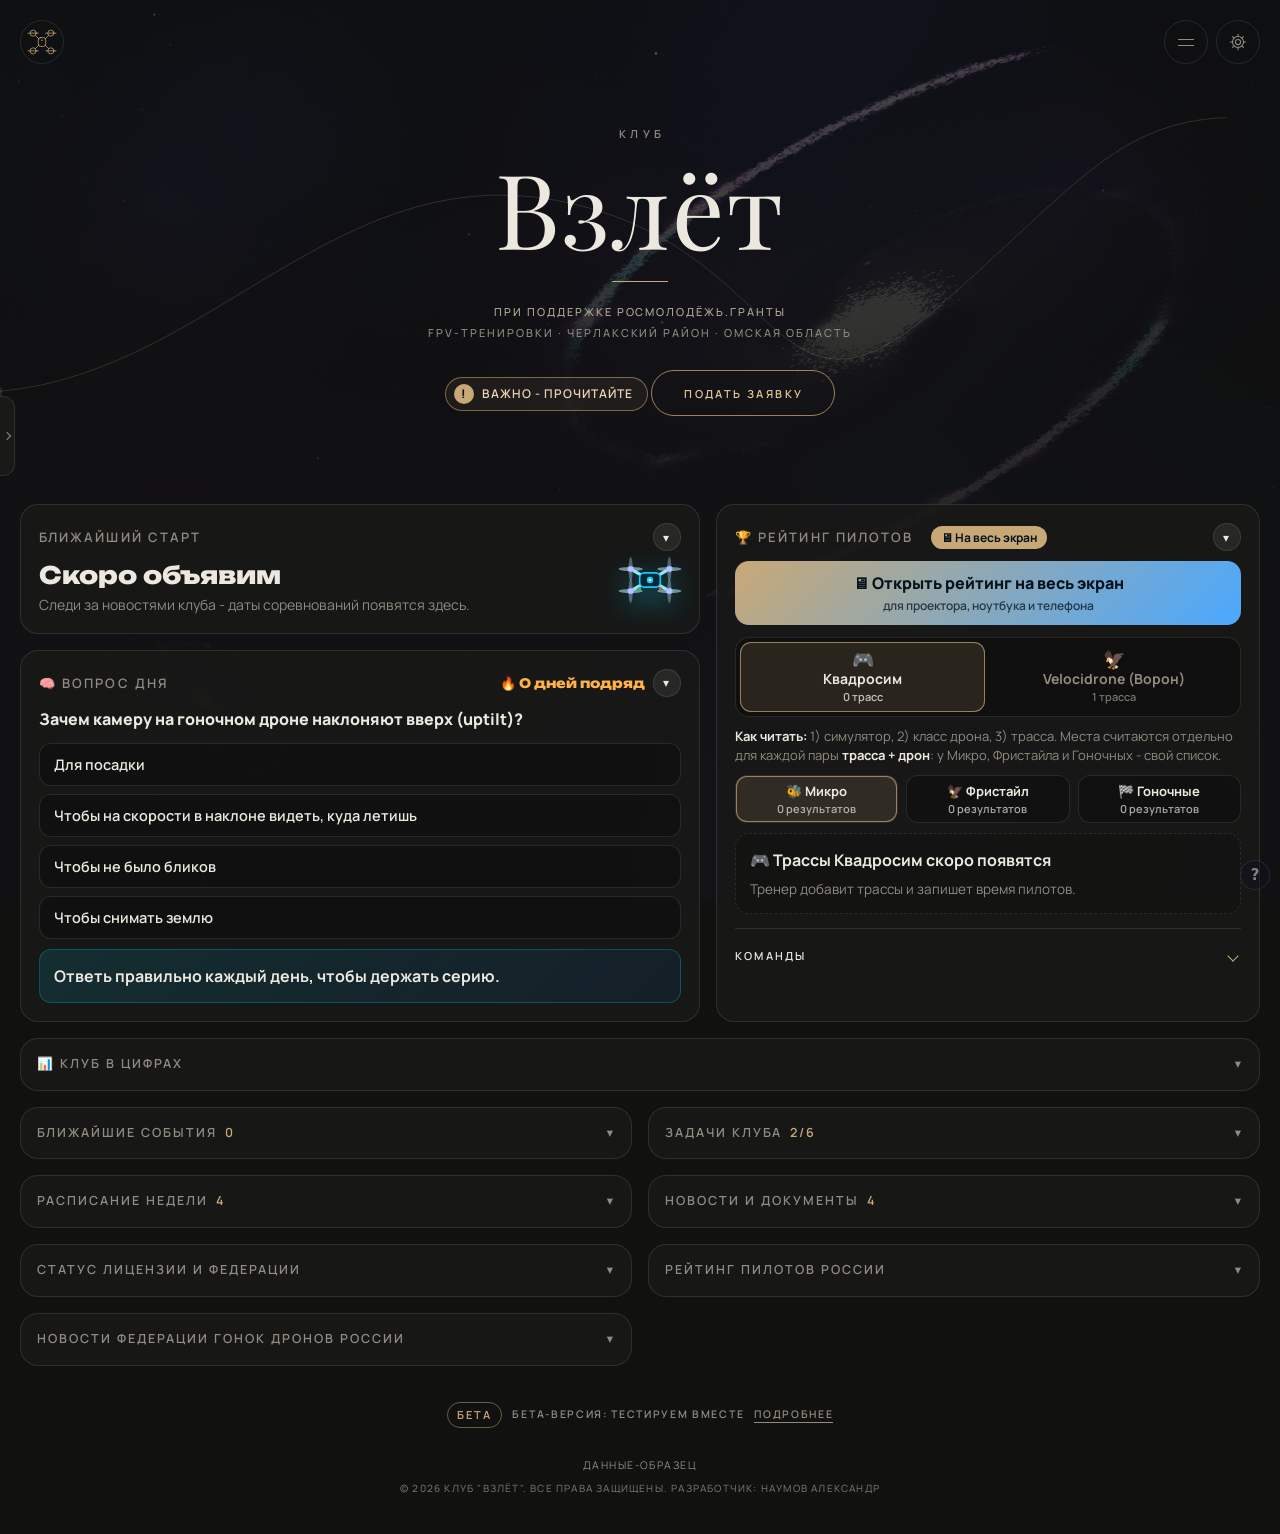
==== new.html @ 0110dd32 "Взлёт new.html: кнопка "Важно - прочитайте" в шапке ведёт к плашке Бета внизу и раскрывает её Co-Aut" ====
<!DOCTYPE html>
<html class="mn" lang="ru">
<head>
<meta charset="UTF-8">
<meta name="viewport" content="width=device-width, initial-scale=1.0">
<meta name="description" content="Клуб БПЛА Взлёт: рейтинг пилотов, шпаргалки по FPV, тесты, калькуляторы и тренажёр стиков.">
<title>Взлёт - дашборд клуба</title>
<link rel="manifest" href="app.webmanifest">
<script>if(/[?&]rating(=|&|$)/.test(location.search)||location.hash==="#rating")document.documentElement.classList.add("rt")</script>
<link rel="stylesheet" href="rating.css">
<script src="perenos.js"></script>
<script>/* Chrome может предложить установку раньше, чем загрузится вся страница - ловим сразу */addEventListener('beforeinstallprompt',function(e){window.__vzBIP=e});</script>
<meta name="theme-color" content="#0d1117">
<link rel="icon" type="image/png" href="favicon.png">
<link rel="apple-touch-icon" href="apple-touch-icon.png">
<meta name="mobile-web-app-capable" content="yes">
<meta name="apple-mobile-web-app-capable" content="yes">
<meta name="apple-mobile-web-app-title" content="Взлёт">
<link rel="preconnect" href="https://fonts.googleapis.com">
<link href="https://fonts.googleapis.com/css2?family=Unbounded:wght@600;800&family=Manrope:wght@500;700;800&display=swap" rel="stylesheet" media="print" onload="this.media='all'">
<script src="fx.js"></script>
<style>
  :root{
    --bg:#0d1117; --panel:#161b22; --panel2:#1c2330;
    --line:#2a3441; --text:#e6edf3; --dim:#8b98a5;
    --accent:#00d4ff; --ok:#3fb950; --warn:#d29922; --bad:#f85149;
  }
  *{box-sizing:border-box; margin:0; padding:0;}
  body{background:var(--bg); color:var(--text); font-family:'Segoe UI',system-ui,sans-serif; padding:20px; line-height:1.5;}
  @media(max-width:600px){ body{padding:12px 16px;} }
  header{display:flex; justify-content:space-between; align-items:center; padding:16px 20px; background:var(--panel);
    border:1px solid var(--line); border-radius:14px; margin-bottom:16px; flex-wrap:wrap; gap:12px;}
  .logo{display:flex; align-items:center; gap:12px;}
  .logo-badge{width:44px; height:44px; border-radius:10px; background:linear-gradient(135deg,var(--accent),#0077ff);
    display:grid; place-items:center; font-weight:800; font-size:18px; color:#04121b;}
  .logo h1{font-size:20px;} .grant-note{font-size:14px; font-weight:500; color:var(--accent); white-space:nowrap;}
  .logo p{color:var(--dim); font-size:13px;}
  .toolbar{display:flex; gap:8px; flex-wrap:wrap; align-items:center;}
  .btn{cursor:pointer; font:inherit; font-size:13px; padding:8px 14px; background:var(--panel2); color:var(--text);
    border:1px solid var(--line); border-radius:8px; transition:.15s; text-decoration:none;}
  .btn:hover{border-color:var(--accent); color:var(--accent);}
  .btn.primary{background:linear-gradient(135deg,#00d4ff,#0077ff); color:#04121b; border-color:transparent; font-weight:600;}
  .btn.primary:hover{color:#04121b; opacity:.9;}
  .status{font-size:12px; color:var(--dim); display:flex; align-items:center; gap:6px;}
  .status i{width:8px; height:8px; border-radius:50%; background:var(--dim); display:inline-block;}
  .status.ok i{background:var(--ok);} .status.warn i{background:var(--warn);} .status.load i{background:var(--accent);}

  .banner{background:#2b2210; border:1px solid #5a4516; color:#f0d58a; border-radius:12px; padding:12px 16px; margin-bottom:16px; font-size:13px;}
  .banner b{color:#ffe7a6;}
  .banner input{width:100%; margin-top:8px; padding:8px 10px; border-radius:8px; border:1px solid var(--line); background:var(--bg); color:var(--text); font:inherit;}
  .banner .row{display:flex; gap:8px; margin-top:8px; flex-wrap:wrap;}
  .banner .row input{flex:1; min-width:200px; margin:0;}
  .hidden{display:none !important;}

  .grid{display:grid; gap:16px; grid-template-columns:repeat(12,1fr);}
  .col-12{grid-column:span 12;} .col-3{grid-column:span 3;} .col-4{grid-column:span 4;} .col-6{grid-column:span 6;} .col-8{grid-column:span 8;}
  @media(max-width:980px){ .col-3{grid-column:span 6;} .col-4,.col-6,.col-8{grid-column:span 12;} }
  @media(max-width:520px){ .col-3{grid-column:span 12;} }

  .card{background:var(--panel); border:1px solid var(--line); border-radius:14px; padding:16px; min-width:0;}
  details.card > summary{list-style:none; cursor:pointer; font-size:14px; text-transform:uppercase; letter-spacing:.5px; color:var(--dim);
    display:flex; justify-content:space-between; align-items:center; user-select:none;}
  details.card > summary::-webkit-details-marker{display:none;}
  details.card > summary::after{content:'▾'; transition:transform .2s;}
  details.card[open] > summary::after{transform:rotate(180deg);}
  details.card[open] > summary{margin-bottom:14px;}
  .counter{color:var(--accent); font-weight:600; margin-left:8px; margin-right:auto;}
  .empty{color:var(--dim); font-size:13px; padding:6px 0;}

  .kpi{display:flex; flex-direction:column; gap:4px;}
  .kpi .num{font-size:32px; font-weight:700; color:var(--accent);}
  .kpi .label{color:var(--dim); font-size:13px;}
  .kpi small{color:var(--dim); font-size:12px;}

  .event{display:flex; gap:12px; padding:10px 0; border-bottom:1px dashed var(--line);}
  .event:last-child{border-bottom:none;}
  .date-box{min-width:54px; text-align:center; background:var(--panel2); border-radius:8px; padding:6px 4px; border:1px solid var(--line);}
  .date-box .d{font-size:18px; font-weight:700; display:block;}
  .date-box .m{font-size:11px; color:var(--dim); text-transform:uppercase;}
  .event-info{flex:1; min-width:0;}
  .event-info b{display:block; font-size:14px;}
  .event-info .place{font-size:12px; color:var(--dim); display:block;}
  .tags{margin-top:4px;}
  .tag{display:inline-block; font-size:11px; padding:2px 8px; border-radius:6px; margin-right:6px;}
  .tag.sim{background:#0b2f3d; color:#6cd4ff;} .tag.real{background:#3d1d0b; color:#ffab6c;} .tag.neutral{background:var(--panel2); color:var(--dim);}
  .tag.soon{background:#12351c; color:#7ee39a;}

  .task{display:flex; align-items:flex-start; gap:10px; padding:6px 0; font-size:14px;}
  .task .box{width:16px; height:16px; border-radius:4px; border:1.5px solid var(--dim); flex-shrink:0; margin-top:3px; display:grid; place-items:center; font-size:11px;}
  .task.done .box{background:var(--accent); border-color:var(--accent); color:#04121b;}
  .task.done .txt{color:var(--dim); text-decoration:line-through;}
  .progress{height:6px; background:var(--panel2); border-radius:3px; overflow:hidden; margin-bottom:10px;}
  .progress i{display:block; height:100%; background:var(--ok);}

  table{width:100%; border-collapse:collapse; font-size:14px;}
  th,td{text-align:left; padding:8px 6px; border-bottom:1px solid var(--line);}
  th{color:var(--dim); font-weight:500; font-size:12px; text-transform:uppercase;}
  td.rank{width:36px; color:var(--dim);}
  td.rank.top{color:var(--accent); font-weight:700;}
  .bar{height:8px; background:var(--panel2); border-radius:4px; overflow:hidden; min-width:70px; flex:1;}
  .bar i{display:block; height:100%; background:linear-gradient(90deg,var(--accent),#0077ff);}
  .rating-cell{display:flex; align-items:center; gap:10px;}
  .rating-cell b{width:28px; text-align:right;}
  .tscroll{overflow-x:auto;}
  .chips{display:flex; gap:6px; flex-wrap:wrap; margin-bottom:10px;}
  .chip{cursor:pointer; font:inherit; font-size:12px; padding:4px 10px; border-radius:999px; border:1px solid var(--line); background:var(--panel2); color:var(--dim);}
  .chip.on{border-color:var(--accent); color:var(--accent); background:#0b2f3d;}
  .lap{font-variant-numeric:tabular-nums;} .lap small{color:var(--dim); font-size:11px; display:block;}
  .track{margin-bottom:14px;} .track:last-child{margin-bottom:0;}
  .track h4{font-size:14px; margin-bottom:6px; display:flex; gap:8px; align-items:center; flex-wrap:wrap;}
  .podium{display:flex; justify-content:space-between; gap:10px; padding:5px 0; border-bottom:1px dashed var(--line); font-size:14px;}
  .podium:last-child{border-bottom:none;}
  .podium .p{color:var(--dim); width:22px;} .podium .n{flex:1;}
  tr.ours td{background:rgba(0,212,255,.07);} tr.ours td:nth-child(2){color:var(--accent); font-weight:600;}
  .muted{color:var(--dim); font-size:13px;} .muted a{color:var(--accent);}

  .news-item{display:flex; gap:10px; align-items:flex-start; padding:8px 0; border-bottom:1px dashed var(--line); font-size:14px;}
  .news-item:last-child{border-bottom:none;}
  .news-item .nd{color:var(--dim); font-size:12px; min-width:74px; padding-top:1px;}
  .news-item a{color:var(--accent);}

  .sched-row{display:flex; gap:12px; padding:8px 0; border-bottom:1px dashed var(--line); align-items:flex-start;}
  .sched-row:last-child{border-bottom:none;}
  .sched-row.today .sched-day{border-color:var(--accent);}
  .sched-day{min-width:56px; text-align:center; background:var(--panel2); border-radius:8px; padding:6px 4px; border:1px solid var(--line);}
  .sched-day .d{font-size:15px; font-weight:700; display:block;}
  .sched-day .t{font-size:11px; color:var(--dim);}
  .sched-body{flex:1;}

  .info-block{font-size:13px; color:var(--dim); line-height:1.7;}
  .info-block b{color:var(--text); font-weight:600;}
  .info-block ul{margin-left:18px; margin-top:6px;}
  .st p{margin-bottom:8px; font-size:14px;} .st b{color:var(--dim); font-weight:500;}

  .modal{position:fixed; inset:0; background:rgba(0,0,0,.7); display:none; align-items:flex-start; justify-content:center;
    padding:40px 16px; z-index:100; overflow-y:auto;}
  .modal.open{display:flex;}
  .logo-badge{user-select:none; -webkit-user-select:none; -webkit-touch-callout:none; cursor:default}
  .hlrow,.hlhead{display:grid; grid-template-columns:2fr 1.5fr 92px 1.1fr 1.1fr 84px 44px; gap:8px; align-items:center; margin-bottom:8px}
  .hlhead{font-size:12px; color:var(--dim); text-transform:uppercase; letter-spacing:.4px; margin-bottom:6px}
  .hlrow input,.hlrow select{width:100%; min-width:0}
  @media (max-width:640px){ .hlhead{display:none} .hlrow{grid-template-columns:1fr 1fr auto; padding:10px; border:1px solid var(--line); border-radius:10px} .hlrow .hl-name{grid-column:1/-1} .hlrow .hl-track{grid-column:1/-1} }

  .modal-card{background:var(--panel); border:1px solid var(--line); border-radius:16px; max-width:900px; width:100%; padding:24px; position:relative;}
  .modal-card h2{font-size:20px; margin-bottom:4px;}
  .modal-card .sub{color:var(--dim); font-size:13px; margin-bottom:20px;}
  .modal-card h3{font-size:13px; text-transform:uppercase; letter-spacing:.5px; color:var(--dim); margin:20px 0 10px;}
  .close-x{position:absolute; top:16px; right:16px; background:transparent; border:none; color:var(--dim); font-size:22px; cursor:pointer;}
  .contact-card{padding:12px; border:1px solid var(--line); border-radius:10px; background:var(--panel2); margin-bottom:8px;}
  .contact-card .c-name{font-weight:600; font-size:15px;}
  .contact-card .c-role{color:var(--accent); font-size:13px;}
  .contact-card .c-org{color:var(--dim); font-size:12px;}
  .contact-card .c-contact{font-size:13px; margin-top:4px;}
  .link-item{padding:8px 0; border-bottom:1px dashed var(--line); font-size:14px;}
  .link-item:last-child{border-bottom:none;}
  .link-item a{color:var(--accent); text-decoration:none;}
  .link-item span{color:var(--dim);} .link-item small{display:block; color:var(--dim); font-size:12px; margin-top:2px;}
  .lgroup{font-size:13px; color:var(--text); margin:14px 0 2px; padding-top:6px;} .lgroup:first-child{margin-top:0;}
  .tabs{display:flex; gap:6px; flex-wrap:wrap; border-bottom:1px solid var(--line); margin-bottom:16px;}
  .tab{cursor:pointer; font:inherit; font-size:14px; padding:8px 14px; background:none; border:none; border-bottom:2px solid transparent; color:var(--dim); margin-bottom:-1px;}
  .tab.on{color:var(--accent); border-bottom-color:var(--accent);}
  .cls-grid{display:grid; gap:12px; grid-template-columns:repeat(auto-fill,minmax(250px,1fr));}
  .cls{border:1px solid var(--line); border-radius:12px; background:var(--panel2); padding:14px;}
  .cls h4{font-size:20px; color:var(--accent); margin-bottom:8px;}
  .cls dl{display:grid; grid-template-columns:auto 1fr; gap:4px 10px; font-size:13px;}
  .cls dt{color:var(--dim);} .cls p{font-size:13px; margin-top:10px; color:var(--text); border-top:1px dashed var(--line); padding-top:8px;}
  .rule{padding:10px 0; border-bottom:1px dashed var(--line); font-size:14px;} .rule:last-child{border-bottom:none;}
  .rule b{display:block; color:var(--accent); font-size:13px; text-transform:uppercase; letter-spacing:.4px; margin-bottom:2px;}
  .edit{margin-left:10px; font-size:12px; text-transform:none; letter-spacing:0; color:var(--dim); text-decoration:none; border:1px solid var(--line); border-radius:6px; padding:1px 8px;}
  .edit:hover{color:var(--accent); border-color:var(--accent);}
  .coach-badge{font-size:11px; padding:2px 8px; border-radius:6px; background:#3d1d0b; color:#ffab6c; margin-left:8px; vertical-align:middle;}
  details.editing > :not(summary):not(.editor){display:none !important;}
  .editor{display:flex; flex-direction:column; gap:10px;}
  .erow{position:relative; display:grid; gap:8px; grid-template-columns:repeat(auto-fill,minmax(150px,1fr)); background:var(--panel2);
    border:1px solid var(--line); border-radius:10px; padding:10px 38px 10px 10px;}
  .erow label{display:flex; flex-direction:column; gap:3px; font-size:11px; color:var(--dim); text-transform:uppercase; letter-spacing:.3px;}
  .erow label.wide{grid-column:1/-1;}
  .erow input,.erow select,.erow textarea{font:inherit; font-size:14px; text-transform:none; letter-spacing:0; color:var(--text); background:var(--bg);
    border:1px solid var(--line); border-radius:6px; padding:6px 8px; width:100%;}
  .erow textarea{min-height:60px; resize:vertical;}
  .erow input:focus,.erow select:focus,.erow textarea:focus{outline:none; border-color:var(--accent);}
  .erow .del{position:absolute; top:6px; right:6px; background:none; border:none; color:var(--dim); font-size:16px; cursor:pointer; padding:4px 6px;}
  .erow .del:hover{color:var(--bad);}
  .ebar{display:flex; gap:8px; flex-wrap:wrap; align-items:center; position:sticky; bottom:0; background:var(--panel); padding-top:6px;}
  .ebar .sp{flex:1;}
  .edit{cursor:pointer; background:none; font:inherit; white-space:nowrap;}
  .edit.on{color:var(--accent); border-color:var(--accent);}
  #toast{position:fixed; bottom:20px; left:50%; transform:translate(-50%,20px); background:var(--panel2); border:1px solid var(--line); color:var(--text);
    padding:10px 18px; border-radius:10px; font-size:14px; opacity:0; transition:.25s; pointer-events:none; z-index:200; max-width:90vw;}
  #toast.show{opacity:1; transform:translate(-50%,0);} #toast.bad{border-color:var(--bad);} #toast.ok{border-color:var(--ok);}
  .grant{display:flex; align-items:center; gap:12px; flex-wrap:wrap; margin-bottom:16px; padding:12px 16px; border-radius:12px;
    background:linear-gradient(90deg,rgba(0,212,255,.12),rgba(0,119,255,.06)); border:1px solid rgba(0,212,255,.35); font-size:14px;}
  .grant b{color:var(--accent);}
  .grant-badge{font-size:12px; font-weight:700; letter-spacing:.3px; padding:4px 10px; border-radius:999px; background:var(--accent); color:#04121b; white-space:nowrap;}
  #pilots tr{cursor:pointer;} #pilots tr:hover td{background:rgba(255,255,255,.03);}
  #pilots .pname{border-bottom:1px dotted var(--dim);} #pilots td.trk{color:var(--dim); font-size:13px;}
  .sortlbl{font-size:12px; color:var(--dim); align-self:center; margin-right:2px;}
  .pstats{display:flex; gap:10px; flex-wrap:wrap; margin:6px 0 16px;}
  .pstat{background:var(--panel2); border:1px solid var(--line); border-radius:10px; padding:8px 12px; min-width:110px;}
  .pstat b{display:block; font-size:18px; color:var(--accent);} .pstat span{font-size:12px; color:var(--dim);}
  .ptrack{border:1px solid var(--line); border-radius:12px; padding:12px; margin-bottom:12px; background:var(--panel2);}
  .ptrack h4{display:flex; gap:8px; align-items:center; flex-wrap:wrap; font-size:15px; margin-bottom:4px;}
  .ptrack .prog{font-size:13px; color:var(--dim); margin-bottom:8px;} .ptrack .prog b{color:var(--ok);}
  .ptrack svg{width:100%; height:70px; display:block; margin-bottom:6px;}
  .ptrack table{font-size:13px;} .ptrack td,.ptrack th{padding:5px 6px;}
  .dfast{color:var(--ok);} .dslow{color:var(--bad);} .best{color:var(--accent); font-weight:700;}
  .addlap{display:grid; gap:8px; grid-template-columns:repeat(auto-fill,minmax(130px,1fr)); align-items:end; margin-top:8px;}
  .addlap label{display:flex; flex-direction:column; gap:3px; font-size:11px; color:var(--dim); text-transform:uppercase;}
  .addlap input,.addlap select{font:inherit; font-size:14px; color:var(--text); background:var(--bg); border:1px solid var(--line); border-radius:6px; padding:6px 8px; width:100%;}
  footer{color:var(--dim); font-size:12px; text-align:center; margin-top:20px;}

/* ===== Академия пилота ===== */
.vt{position:sticky;top:8px;z-index:60;display:flex;gap:4px;padding:5px;margin:0 0 16px;background:color-mix(in srgb,var(--panel) 88%,transparent);backdrop-filter:blur(12px);border:1px solid var(--line);border-radius:14px;overflow-x:auto;scrollbar-width:none}
.vt button{position:relative;z-index:1;flex:1;min-width:max-content;border:none;background:none;color:var(--dim);font:600 14px 'Segoe UI',system-ui,sans-serif;padding:10px 14px;border-radius:10px;cursor:pointer;transition:color .3s;white-space:nowrap}
.vt button.on{color:#04121b}
.vti{position:absolute;top:5px;bottom:5px;left:5px;width:0;border-radius:10px;background:linear-gradient(135deg,#00d4ff,#0077ff);box-shadow:0 6px 22px rgba(0,180,255,.45);transition:left .45s cubic-bezier(.5,1.5,.5,1),width .45s cubic-bezier(.5,1.5,.5,1)}
/* вкладки-карусель как в студии: листается пальцем, раздел в центре открывается сам */
.vtb{position:sticky;top:6px;z-index:60;height:84px;margin:0 0 16px;border:1px solid var(--line);border-radius:18px;background:color-mix(in srgb,var(--panel) 94%,transparent);box-shadow:0 14px 30px -18px rgba(0,0,0,.8)}
.vtb .tbt{position:relative;width:100%;display:flex;align-items:center;height:100%;overflow-x:auto;overflow-y:hidden;scroll-snap-type:x mandatory;scrollbar-width:none;-webkit-overflow-scrolling:touch;overscroll-behavior-x:contain;padding:0 calc(50% - 46px);gap:2px;touch-action:pan-x;-webkit-mask-image:linear-gradient(90deg,transparent 0,#000 16%,#000 84%,transparent 100%);mask-image:linear-gradient(90deg,transparent 0,#000 16%,#000 84%,transparent 100%)}
.vtb .tbt::-webkit-scrollbar{display:none}
.vtb .tbt button{flex:0 0 92px;height:80px;scroll-snap-align:center;border:0;background:none;color:var(--dim);display:flex;flex-direction:column;align-items:center;justify-content:center;gap:6px;cursor:pointer;font:700 12px Manrope,'Segoe UI',system-ui,sans-serif;will-change:transform,opacity;-webkit-tap-highlight-color:transparent;padding:0;transition:color .35s;position:relative;overflow:visible}
.vtb .ic{position:relative;width:46px;height:46px;border-radius:16px;display:grid;place-items:center;color:var(--c);background:linear-gradient(150deg,color-mix(in srgb,var(--c) 22%,transparent),rgba(255,255,255,.03));border:1px solid color-mix(in srgb,var(--c) 38%,transparent);transition:background .4s,box-shadow .4s,border-color .4s,color .4s,border-radius .4s}
.vtb .ic svg{width:24px;height:24px;fill:none;stroke:currentColor;stroke-width:1.9;stroke-linecap:round;stroke-linejoin:round;overflow:visible}
.vtb .tbt b{font-weight:800;white-space:nowrap;letter-spacing:.2px;line-height:1}
.vtb .tbt button.on{color:#fff}
.vtb .tbt button.on .ic{color:#fff;border-color:transparent;border-radius:50%;background:linear-gradient(135deg,var(--c),#0077ff 60%,#7c3aed);box-shadow:0 8px 24px -4px color-mix(in srgb,var(--c) 70%,transparent),0 0 0 4px color-mix(in srgb,var(--c) 18%,transparent)}
.vtb .tbt button.on .ic::after{content:"";position:absolute;inset:-7px;border-radius:50%;border:1.5px solid color-mix(in srgb,var(--c) 55%,transparent);animation:tbring 2.6s ease-out infinite}
@keyframes tbring{0%{transform:scale(.85);opacity:.9}100%{transform:scale(1.25);opacity:0}}
.vtb .tbt button.on .ic svg{animation:tbpop .55s cubic-bezier(.3,1.6,.5,1)}
@keyframes tbpop{0%{transform:scale(.6) rotate(-12deg)}100%{transform:none}}
.vtb .tba{display:none;position:absolute;top:50%;z-index:3;width:36px;height:36px;margin-top:-18px;border-radius:50%;border:1px solid var(--line);background:var(--panel2);color:var(--text);font:800 20px/1 system-ui,sans-serif;cursor:pointer;transition:border-color .2s,transform .2s}
.vtb .tba.l{left:10px}.vtb .tba.r{right:10px}
.vtb .tba:hover{border-color:var(--accent)}.vtb .tba:active{transform:scale(.9)}
@media(hover:hover) and (pointer:fine){.vtb .tba{display:block}.vtb .tbt{-webkit-mask-image:linear-gradient(90deg,transparent 0,#000 14%,#000 86%,transparent 100%);mask-image:linear-gradient(90deg,transparent 0,#000 14%,#000 86%,transparent 100%)}}
@media(max-width:860px){.vtb{height:78px}.vtb .tbt button{flex-basis:84px;height:74px;font-size:11.5px}.vtb .tbt{padding:0 calc(50% - 42px)}.vtb .ic{width:42px;height:42px;border-radius:14px}.vtb .ic svg{width:22px;height:22px}}
@media (prefers-reduced-motion: reduce){.vtb .tbt button.on .ic::after,.vtb .tbt button.on .ic svg{animation:none}}
.vtab{animation:none}
/* временно закрытые вкладки: заглушка и замочек */
.zag-in{max-width:520px;margin:10px auto 24px;text-align:center;padding:28px 20px}
.zag-in img{width:min(260px,70%);aspect-ratio:4/3;object-fit:cover;border-radius:18px;border:1px solid var(--line);box-shadow:0 18px 40px -20px rgba(0,180,255,.6);animation:zagfly 3.2s ease-in-out infinite}
@keyframes zagfly{50%{transform:translateY(-10px) rotate(-1.5deg)}}
.zag-in h3{margin:18px 0 8px;font-size:20px}
.zag-in .btn{margin:6px 4px 0}
.vtb .tbt button.zk .ic{opacity:.55}
.vtb .tbt button.zk .ic::before{content:"🔒";position:absolute;right:-7px;top:-7px;font-size:13px;line-height:1;filter:drop-shadow(0 1px 2px #000)}
@media (prefers-reduced-motion: reduce){.zag-in img{animation:none}}
/* кнопка "На экран": установка на телефон, как в дашборде Спектра */
.inb{display:inline-flex;align-items:center;gap:7px}
.inb .shico{width:19px;height:19px;flex:none;fill:none;stroke:var(--accent);stroke-width:2;stroke-linejoin:round;stroke-linecap:round;animation:inbR 1.8s ease-in-out infinite}
@keyframes inbR{50%{transform:translateX(3px)}}
@media (prefers-reduced-motion: reduce){.inb .shico{animation:none}}
.ins-c{max-width:440px}
.ins-c .stp{display:flex;gap:12px;align-items:flex-start;margin:10px 0}.ins-c .stp i{flex:none;width:28px;height:28px;border-radius:50%;display:grid;place-items:center;font-style:normal;font-weight:900;color:#04121b;background:linear-gradient(135deg,#00d4ff,#0077ff)}
.ins-c .stp b{display:block}.ins-c .stp div{font-size:14px;color:var(--dim)}.ins-c .stp div b{color:var(--text)}
.ins-c .ins-t{color:var(--dim);font-size:14px;margin:8px 0}
.ins-c .ins-go{display:flex;justify-content:center;width:100%;margin:10px 0;text-decoration:none}
.ins-g{display:grid;grid-template-columns:1fr 1fr;gap:8px;margin-top:16px}
.ins-app{display:flex;gap:12px;align-items:center;margin:8px 0}.ins-app img{width:56px;height:56px;border-radius:14px}.ins-app b{display:block;font-size:16px}.ins-app div{color:var(--dim);font-size:13px}
.ins-big{height:52px;font-size:16px;border-radius:14px}
/* картинки-подсказки: адресная строка, меню и окно Chrome */
.im-bar,.im-menu,.im-dlg{margin-top:8px;border-radius:12px;background:#202124;border:1px solid #3c4043;color:#e8eaed;font:500 13px system-ui,sans-serif}
.im-bar{display:flex;align-items:center;gap:10px;padding:8px 10px}.im-bar em{flex:1;font-style:normal;background:#303134;border-radius:99px;padding:5px 10px;white-space:nowrap;overflow:hidden;text-overflow:ellipsis;font-size:12px}
.im-bar b,.im-menu b,.im-dlg b{position:relative;color:#fff}
.im-bar b{width:28px;height:28px;display:grid;place-items:center;border-radius:50%;font-size:18px;box-shadow:0 0 0 2px #00d4ff;animation:impulse 1.4s ease-in-out infinite}
.im-menu{display:grid;padding:6px 0;max-width:230px;margin-left:auto}.im-menu span,.im-menu b{padding:7px 14px}.im-menu span{opacity:.6}
.im-menu b{background:rgba(0,212,255,.18);box-shadow:inset 3px 0 0 #00d4ff;animation:impulse 1.4s ease-in-out infinite}
.im-dlg{display:flex;align-items:center;gap:10px;padding:10px 12px}.im-dlg img{width:30px;height:30px;border-radius:8px}.im-dlg span{flex:1}
.im-bar,.im-menu,.im-dlg{box-sizing:border-box;max-width:100%}.ins-c .stp>div{min-width:0;flex:1}
.im-dlg b{padding:6px 14px;border-radius:99px;background:#8ab4f8;color:#202124!important;box-shadow:0 0 0 2px #00d4ff;animation:none}
@keyframes impulse{50%{filter:brightness(1.35)}}
@media (prefers-reduced-motion: reduce){.im-bar b,.im-menu b,.im-dlg b{animation:none}}
/* верхний блок: сверху статус и маленькие кнопки, снизу две главные кнопки одной ширины */
header .toolbar{display:flex;flex-direction:column;align-items:stretch;gap:10px;min-width:min(100%,360px)}
.tb-sub{display:flex;gap:8px;align-items:center;flex-wrap:wrap}
.tb-sub .status{flex:1 1 130px;min-width:0;min-height:40px;box-sizing:border-box}.tb-sub .status>span{overflow:hidden;text-overflow:ellipsis;white-space:nowrap}
.tb-sub .btn{height:40px;display:inline-flex;align-items:center;justify-content:center}
.tb-sub .tb-ic{width:40px;padding:0;font-size:17px}
.tb-main{display:flex;gap:8px}
.tb-main .btn{flex:1;height:46px;display:inline-flex;align-items:center;justify-content:center;gap:6px;font-size:14px;border-radius:13px;white-space:nowrap}
.tb-main .btn[hidden]{display:none}
.tb-help{border-color:color-mix(in srgb,var(--accent) 45%,var(--line))}
@media(max-width:600px){header{flex-direction:column;align-items:stretch;gap:14px}header .toolbar{min-width:0}}
/* ссылка на Иртыш-портал под строкой с адресом, у левого края шапки */
.logo{flex-wrap:wrap;row-gap:8px}.irtw{flex:0 0 100%}.logo>div:nth-child(2){flex:1 1 0}
.irt{display:flex;width:fit-content;align-items:center;margin-top:-2px;padding:3px 10px;border-radius:999px;font:700 12px system-ui,sans-serif;color:var(--dim,#8b98a5);text-decoration:none;border:1px solid var(--line,#30363d);transition:color .2s,border-color .2s}.irt:hover{color:var(--accent,#00d4ff);border-color:var(--accent,#00d4ff)}
#zayBody .spk-top{display:none}
.tabwave{position:fixed;inset:0;z-index:60;pointer-events:none;background:linear-gradient(100deg,transparent 28%,rgba(120,190,255,.13) 40%,rgba(255,255,255,.22) 50%,rgba(210,130,255,.13) 60%,transparent 72%)}

@keyframes vtin{from{opacity:0;transform:translateY(18px)}}
.ahero{position:relative;height:260px;border-radius:18px;overflow:hidden;margin-bottom:16px;border:1px solid var(--line);isolation:isolate}
.ahero{background:radial-gradient(80% 120% at 85% 50%,#123049,#0d1117 70%)}
.ah-ph{position:absolute;top:-6%;bottom:-6%;right:0;width:min(62%,560px);z-index:-2;animation:ahzoom 18s ease-in-out infinite alternate;-webkit-mask-image:linear-gradient(90deg,transparent,#000 35%);mask-image:linear-gradient(90deg,transparent,#000 35%)}
.ah-ph img{width:100%;height:100%;object-fit:cover;object-position:50% 45%}
@keyframes ahzoom{to{transform:scale(1.07) translate(-2%,1%)}}
.ahero::before{content:"";position:absolute;inset:0;z-index:-1;background:linear-gradient(90deg,rgba(13,17,23,.9) 0%,rgba(13,17,23,.45) 50%,rgba(13,17,23,0) 100%)}
.ah-scan{position:absolute;inset:0;z-index:-1;pointer-events:none;background:repeating-linear-gradient(0deg,rgba(255,255,255,.035) 0 1px,transparent 1px 3px)}
.ah-scan::after{content:"";position:absolute;left:0;right:0;height:80px;background:linear-gradient(transparent,rgba(0,212,255,.12),transparent);animation:scan 4s linear infinite}
@keyframes scan{from{top:-80px}to{top:100%}}
.ah-osd{position:absolute;top:14px;right:16px;display:flex;gap:14px;font:700 13px ui-monospace,Consolas,monospace;color:#e8f6ff;text-shadow:0 0 6px #000}
.ah-osd .rec{color:#ff4d5e;animation:blink 1.2s steps(2) infinite}
@keyframes blink{50%{opacity:0}}
.ah-tx{position:absolute;left:24px;bottom:22px;right:24px;max-width:560px}
.ah-tx small{font-weight:800;letter-spacing:3px;color:var(--accent);font-size:12px}
.ah-tx h2{font-size:clamp(28px,5vw,44px);line-height:1.05;margin:6px 0;background:linear-gradient(90deg,#fff,#7de9ff);-webkit-background-clip:text;background-clip:text;color:transparent}
.ah-tx p{color:#c7d4e0}
.ah-xp{display:flex;align-items:center;gap:10px;margin-top:12px;font-size:13px;font-weight:700}
.ah-xp .bar{flex:1;max-width:220px;height:8px;border-radius:9px;background:rgba(255,255,255,.12);overflow:hidden}
.ah-xp .bar i{display:block;height:100%;width:0;background:linear-gradient(90deg,#00d4ff,#3fb950);border-radius:9px;transition:width 1s cubic-bezier(.2,.8,.2,1)}
@media(max-width:600px){.ah-ph{width:100%;-webkit-mask-image:none;mask-image:none;opacity:.55}.ahero{height:250px}.ah-osd{font-size:11px;gap:8px;right:10px}.ah-tx{left:16px;right:16px;bottom:16px}}
/* шпаргалки */
.srow{display:flex;gap:10px;flex-wrap:wrap;align-items:center;margin-bottom:14px}
.srow input{flex:1;min-width:200px;padding:11px 14px;border-radius:12px;border:1px solid var(--line);background:var(--panel);color:var(--text);font:inherit}
.srow input:focus{outline:none;border-color:var(--accent);box-shadow:0 0 0 3px rgba(0,212,255,.15)}
.cgrid{display:grid;grid-template-columns:repeat(auto-fill,minmax(290px,1fr));gap:14px;margin-bottom:16px;align-items:start}
.ch{position:relative;background:var(--panel);border:1px solid var(--line);border-radius:16px;overflow:hidden;transition:border-color .3s,transform .3s,box-shadow .3s;animation:chin .5s backwards cubic-bezier(.2,.8,.2,1)}
@keyframes chin{from{opacity:0;transform:translateY(20px) scale(.97)}}
.ch:hover{border-color:color-mix(in srgb,var(--accent) 60%,var(--line));transform:translateY(-3px);box-shadow:0 14px 34px rgba(0,0,0,.35)}
.ch>button{display:flex;align-items:center;gap:12px;width:100%;padding:16px;border:none;background:none;color:var(--text);cursor:pointer;text-align:left;font:inherit}
.ch .ic{width:46px;height:46px;border-radius:12px;display:grid;place-items:center;font-size:24px;background:linear-gradient(135deg,rgba(0,212,255,.18),rgba(0,119,255,.18));border:1px solid rgba(0,212,255,.25);flex-shrink:0;transition:transform .5s cubic-bezier(.3,1.6,.5,1)}
.ch.open .ic,.ch:hover .ic{transform:rotate(-10deg) scale(1.1)}
.ch .tt{flex:1} .ch .tt b{display:block;font-size:16px} .ch .tt small{color:var(--dim);font-size:12px}
.ch .ar{color:var(--dim);transition:transform .35s} .ch.open .ar{transform:rotate(180deg);color:var(--accent)}
.ch .bd{display:grid;grid-template-rows:0fr;transition:grid-template-rows .45s cubic-bezier(.2,.8,.2,1)}
.ch.open .bd{grid-template-rows:1fr} .ch .bd>div{overflow:hidden} .ch .bd>div>div{padding:0 16px 16px}
.kv{display:grid;grid-template-columns:96px 1fr;gap:10px;padding:8px 0;border-top:1px dashed var(--line);font-size:14px} .kv b{color:var(--accent)}
.tip,.warn{margin-top:10px;font-size:13.5px;padding:10px 12px;border-radius:10px;background:rgba(0,212,255,.08);border:1px solid rgba(0,212,255,.2)} .warn{background:rgba(248,81,73,.08);border-color:rgba(248,81,73,.3);color:#ffb3ad}
.cl{padding-left:20px;font-size:14px} .cl li{padding:4px 0}
.sticks{display:grid;grid-template-columns:1fr 1fr;gap:10px} .sticks div{background:var(--panel2);border-radius:12px;padding:12px;font-size:13.5px;display:flex;flex-direction:column;gap:4px} .sticks b{color:var(--accent)}
.volt{display:grid;grid-template-columns:repeat(4,1fr);gap:6px;margin-bottom:8px} .volt div{background:var(--panel2);border-radius:10px;padding:8px;text-align:center} .volt b{display:block;font-size:15px;white-space:nowrap;color:var(--ok)} .volt span{font-size:11px;color:var(--dim)} .volt .bad b{color:var(--bad)}
.trk{display:flex;gap:10px;align-items:center;padding:7px 0;border-top:1px dashed var(--line);font-size:14px} .trk b{min-width:92px;color:var(--accent)} .trk span{flex:1} .trk i{font-style:normal;color:var(--warn)}
.dict{display:grid;grid-template-columns:1fr 1fr;gap:6px 14px;font-size:13.5px} .dict b{color:var(--accent)}
@media(max-width:600px){.dict,.sticks{grid-template-columns:1fr}.volt{grid-template-columns:repeat(2,1fr)}.kv{grid-template-columns:90px 1fr}}
/* тренажёр */
.trn{padding:16px}
.trn-h{display:flex;gap:16px;justify-content:space-between;flex-wrap:wrap;align-items:flex-end;margin-bottom:12px} .trn-h h3{font-size:18px;margin-bottom:4px}
.trn-s{display:flex;gap:12px;align-items:center;flex-wrap:wrap;font-size:13px} .trn-s b{color:var(--accent);font-variant-numeric:tabular-nums}
.trn-w{position:relative;height:420px;border-radius:14px;overflow:hidden;background:radial-gradient(circle at 50% 50%,#132235,#0a111b);border:1px solid var(--line);touch-action:none;user-select:none;-webkit-user-select:none}
.trn-w canvas{position:absolute;inset:0;width:100%;height:100%}
.alt{position:absolute;right:12px;top:12px;bottom:12px;width:10px;border-radius:9px;background:rgba(255,255,255,.08);display:flex;align-items:flex-end} .alt i{width:100%;border-radius:9px;background:linear-gradient(#3fb950,#00d4ff);height:30%;transition:height .1s}
.alt span{position:absolute;right:16px;bottom:0;font-size:10px;color:var(--dim);writing-mode:vertical-rl;transform:rotate(180deg)}
.stk{position:absolute;bottom:14px;width:110px;height:110px;border-radius:50%;background:rgba(255,255,255,.06);border:2px solid rgba(0,212,255,.35);touch-action:none}
.stk.l{left:14px} .stk.r{right:34px}
.stk i{position:absolute;left:50%;top:50%;width:46px;height:46px;margin:-23px 0 0 -23px;border-radius:50%;background:radial-gradient(circle at 35% 35%,#7de9ff,#0077ff);box-shadow:0 4px 16px rgba(0,180,255,.6)}
.stk small{position:absolute;top:-20px;left:0;right:0;text-align:center;font-size:10.5px;color:var(--dim);white-space:nowrap}
@media(max-width:600px){.trn-w{height:440px}.stk{width:96px;height:96px}.stk.r{right:28px}}
/* тесты */
.qhead{grid-column:1/-1;display:flex;gap:12px;align-items:center;flex-wrap:wrap;color:var(--muted)}.qhead small{font-size:13.5px;line-height:1.4}
.qlv{display:grid;grid-template-columns:repeat(auto-fit,minmax(230px,1fr));gap:14px;margin-bottom:16px}
.ql{position:relative;overflow:hidden;padding:20px;border-radius:18px;border:1px solid var(--line);background:var(--panel);cursor:pointer;transition:transform .3s,border-color .3s,box-shadow .3s;text-align:left;color:var(--text);font:inherit}
.ql:hover{transform:translateY(-4px);border-color:var(--lc);box-shadow:0 16px 40px color-mix(in srgb,var(--lc) 25%,transparent)}
.ql .e{font-size:44px;display:block;animation:flt 3s ease-in-out infinite} @keyframes flt{50%{transform:translateY(-6px)}}
.ql b{display:block;font-size:20px;margin:6px 0 2px} .ql small{color:var(--dim)}
.ql .st{margin-top:10px;font-size:20px;letter-spacing:2px} .ql::after{content:"";position:absolute;right:-40px;top:-40px;width:140px;height:140px;border-radius:50%;background:var(--lc);opacity:.12;filter:blur(10px)}
.qbox{padding:22px}
.qtop{display:flex;justify-content:space-between;gap:10px;align-items:center;margin-bottom:10px;font-size:13px;color:var(--dim)}
.qprog{height:6px;border-radius:9px;background:var(--panel2);overflow:hidden;margin-bottom:18px} .qprog i{display:block;height:100%;background:var(--lc,var(--accent));transition:width .5s}
.qq{font-size:clamp(18px,3vw,23px);font-weight:700;margin-bottom:16px;animation:vtin .4s}
.qa{display:grid;gap:10px}
.qa button{display:flex;align-items:center;gap:12px;text-align:left;padding:14px 16px;border-radius:12px;border:1px solid var(--line);background:var(--panel2);color:var(--text);font:inherit;font-size:15px;cursor:pointer;transition:transform .2s,border-color .2s,background .3s;animation:vtin .4s backwards}
.qa button:nth-child(2){animation-delay:.05s}.qa button:nth-child(3){animation-delay:.1s}.qa button:nth-child(4){animation-delay:.15s}
.qa button:hover:not(:disabled){border-color:var(--accent);transform:translateX(4px)}
.qa button i{width:28px;height:28px;border-radius:8px;display:grid;place-items:center;background:rgba(255,255,255,.06);font-style:normal;font-weight:800;flex-shrink:0}
.qa button.ok{background:rgba(63,185,80,.18);border-color:var(--ok);animation:okp .5s} .qa button.no{background:rgba(248,81,73,.15);border-color:var(--bad);animation:shk .4s}
@keyframes okp{40%{transform:scale(1.03)}} @keyframes shk{20%,60%{transform:translateX(-6px)}40%,80%{transform:translateX(6px)}}
.qend{text-align:center;padding:10px 0} .qend .big{font-size:64px;font-weight:800;background:linear-gradient(90deg,#00d4ff,#3fb950);-webkit-background-clip:text;background-clip:text;color:transparent}
.qend .stars{font-size:38px;letter-spacing:6px} .qend .stars span{display:inline-block;animation:stp .6s backwards cubic-bezier(.3,1.8,.5,1)} .qend .stars span:nth-child(2){animation-delay:.2s} .qend .stars span:nth-child(3){animation-delay:.4s}
@keyframes stp{from{transform:scale(0) rotate(-90deg)}}
/* калькуляторы */
.calcs{display:grid;grid-template-columns:repeat(auto-fill,minmax(300px,1fr));gap:14px}
.calc h3{font-size:17px;margin-bottom:10px} .calc label{display:block;font-size:13px;color:var(--dim);margin-top:8px}
.calc input[type=number]{display:block;width:100%;margin-top:4px;padding:10px 12px;border-radius:10px;border:1px solid var(--line);background:var(--bg);color:var(--text);font:inherit;font-size:16px}
.calc input[type=range]{width:calc(100% - 50px);vertical-align:middle;accent-color:#00d4ff;margin-top:8px} .calc output{display:inline-block;width:44px;text-align:right;font-weight:800;color:var(--accent)}
.res{margin-top:14px;padding:14px;border-radius:12px;background:linear-gradient(135deg,rgba(0,212,255,.12),rgba(0,119,255,.08));border:1px solid rgba(0,212,255,.25)} .res b{display:block;font-size:24px;color:#7de9ff;font-variant-numeric:tabular-nums} .res small{color:var(--dim)}
.cells{display:flex;gap:4px;margin-top:12px;height:46px;align-items:flex-end} .cells i{flex:1;height:100%;border-radius:6px 6px 3px 3px;background:linear-gradient(#3fb950,#00d4ff);animation:cellin .4s backwards cubic-bezier(.3,1.6,.5,1);position:relative} .cells i::before{content:"";position:absolute;top:-5px;left:30%;right:30%;height:5px;border-radius:2px 2px 0 0;background:#8b98a5}
@keyframes cellin{from{transform:scaleY(0);transform-origin:bottom}}
.meter{height:12px;border-radius:9px;background:var(--panel2);margin-top:14px;overflow:hidden} .meter i{display:block;height:100%;border-radius:9px;transition:width .6s cubic-bezier(.2,.8,.2,1),background .6s}
.rb{display:grid;grid-template-columns:repeat(4,1fr);gap:6px;margin-top:8px} .rb button{padding:9px 4px;border-radius:10px;border:1px solid var(--line);background:var(--panel2);color:var(--text);font:inherit;font-size:12.5px;cursor:pointer;transition:.25s} .rb button b{display:block;font-size:15px}
.rb button.busy{background:rgba(248,81,73,.2);border-color:var(--bad)} .rb button.free{background:rgba(63,185,80,.2);border-color:var(--ok);box-shadow:0 0 14px rgba(63,185,80,.35)}
/* значки */
.bdg{display:grid;grid-template-columns:repeat(auto-fill,minmax(170px,1fr));gap:12px;margin-top:12px}
.bd1{padding:16px;border-radius:16px;border:1px solid var(--line);background:var(--panel2);text-align:center;transition:.3s} .bd1 .e{font-size:42px;display:block;filter:grayscale(1);opacity:.35;transition:.5s} .bd1 b{display:block;margin-top:6px} .bd1 small{color:var(--dim);font-size:12px}
.bd1.got{border-color:rgba(210,153,34,.6);background:linear-gradient(160deg,rgba(210,153,34,.15),var(--panel2));box-shadow:0 10px 30px rgba(210,153,34,.15)} .bd1.got .e{filter:none;opacity:1;animation:flt 3s ease-in-out infinite}
#pop{position:fixed;left:50%;top:22%;z-index:9999;transform:translate(-50%,-50%) scale(.6);opacity:0;pointer-events:none;padding:22px 30px;border-radius:20px;background:linear-gradient(135deg,#1c2330,#0d1117);border:1px solid rgba(210,153,34,.6);box-shadow:0 20px 70px rgba(0,0,0,.6),0 0 40px rgba(210,153,34,.3);text-align:center;transition:.5s cubic-bezier(.3,1.6,.5,1)}
#pop.on{opacity:1;transform:translate(-50%,-50%) scale(1)} #pop .e{font-size:54px} #pop small{display:block;color:var(--warn);font-weight:800;letter-spacing:2px}
@media (prefers-reduced-motion: reduce){.vtab,.ch,.ql .e,.ah-ph,.ah-scan::after,.qa button,.bd1.got .e{animation:none !important}}

/* ===== обновление 15.10: живой фон, стекло, объём, пульт клуба ===== */
:root{--fh:Unbounded,'Segoe UI',sans-serif}
html.fx body{background:transparent}
html.fx{background:var(--bg)}
body{font-family:Manrope,'Segoe UI',system-ui,sans-serif}
header,.card,.vt,.modal-card{background:rgba(22,27,34,.80)}
html.fx header,html.fx .card{box-shadow:0 1px 0 rgba(255,255,255,.06) inset,0 18px 40px -22px rgba(0,0,0,.8)}
@media(hover:none),(max-width:860px){html.fx .vt{backdrop-filter:none!important;-webkit-backdrop-filter:none!important;background:var(--panel)}}
/* над живым фоном размытие пересчитывается каждый кадр - без него плавнее */
html.fx *{backdrop-filter:none!important;-webkit-backdrop-filter:none!important}
html.fx .vt,html.fx header{background:color-mix(in srgb,var(--panel,#161b22) 94%,transparent)}
header{position:relative;overflow:hidden}
header::after{content:"";position:absolute;inset:0;pointer-events:none;background:linear-gradient(115deg,transparent 35%,rgba(0,212,255,.10) 50%,transparent 65%);transform:translateX(-100%);animation:hdrsh 7s ease-in-out infinite 2s}
@keyframes hdrsh{40%,100%{transform:translateX(100%)}}
.logo h1{font-family:var(--fh);font-weight:800;letter-spacing:-.3px}
.logo-badge{font-family:var(--fh);box-shadow:0 0 0 3px rgba(0,212,255,.15),0 8px 24px rgba(0,119,255,.45);animation:lbg 3.5s ease-in-out infinite}
@keyframes lbg{50%{box-shadow:0 0 0 6px rgba(0,212,255,.08),0 8px 34px rgba(0,212,255,.6)}}
.btn{font-weight:700;padding:9px 15px;border-radius:11px;box-shadow:0 1px 0 rgba(255,255,255,.07) inset,0 6px 14px -8px rgba(0,0,0,.6);transition:border-color .15s,color .15s,translate .25s cubic-bezier(.3,1.6,.5,1),box-shadow .2s}
.btn:hover{translate:0 -2px}
.btn.primary{box-shadow:0 1px 0 rgba(255,255,255,.4) inset,0 -3px 0 rgba(0,0,0,.18) inset,0 10px 24px -8px rgba(0,180,255,.7)}
.btn,.chip,.vt button{position:relative;overflow:hidden}
.fxr{position:absolute;border-radius:50%;background:currentColor;pointer-events:none;opacity:0}
details.card>summary{font-family:var(--fh);font-size:12.5px;font-weight:600;letter-spacing:.8px}
.kpi .num{font-family:var(--fh);font-weight:800;text-shadow:0 0 24px rgba(0,212,255,.45)}
/* пульт */
.pult{display:grid;grid-template-columns:1.25fr 1fr;gap:16px;margin-bottom:16px}
@media(max-width:860px){.pult{grid-template-columns:1fr}}
.pl{position:relative;overflow:hidden;border-radius:18px;padding:18px}
.pl h3{font:800 13px var(--fh);letter-spacing:1px;text-transform:uppercase;color:var(--dim);margin-bottom:10px;display:flex;align-items:center;gap:8px}
.pl h3 b{color:var(--accent)}
.plev{background:radial-gradient(120% 120% at 100% 0%,rgba(0,212,255,.22),transparent 55%),radial-gradient(90% 90% at 0% 100%,rgba(163,113,247,.22),transparent 60%),rgba(22,27,34,.85)}
.plev .nm{font:800 clamp(18px,2.6vw,24px)/1.2 var(--fh);margin-bottom:4px}
.plev .pl-place{color:var(--dim);font-size:14px}
.cedit{margin-top:12px;display:flex;gap:8px;flex-wrap:wrap}.cedit .btn{border-style:dashed}
/* главный блок: 1-2 фото и текст тренера (28.10) */
.ptop{margin-bottom:16px;display:grid;gap:16px;background:radial-gradient(110% 120% at 0% 0%,rgba(0,212,255,.16),transparent 55%),radial-gradient(90% 100% at 100% 100%,rgba(163,113,247,.18),transparent 60%),rgba(22,27,34,.85);animation:ptIn .7s cubic-bezier(.2,.8,.2,1) both}
.ptop:empty{display:none}
.ptop.f1,.ptop.f2{grid-template-columns:minmax(0,1.2fr) minmax(0,1fr);align-items:center}
@media(max-width:760px){.ptop.f1,.ptop.f2{grid-template-columns:1fr}}
.pt-ph{display:grid;gap:10px}.ptop.f2 .pt-ph{grid-template-columns:1fr 1fr}
.pt-ph button{display:block;padding:0;border:0;border-radius:14px;overflow:hidden;background:#0b1118;cursor:zoom-in;aspect-ratio:4/3;box-shadow:0 14px 30px -18px rgba(0,0,0,.9);-webkit-tap-highlight-color:transparent}
.ptop.f1 .pt-ph button{aspect-ratio:16/10}
.pt-ph img{display:block;width:100%;height:100%;object-fit:cover;transition:transform .6s cubic-bezier(.2,.8,.2,1)}
@media(hover:hover){.pt-ph button:hover img{transform:scale(1.04)}}
.pt-tx h2{font:800 clamp(20px,3vw,28px)/1.2 var(--fh);margin:0 0 8px}
.pt-tx p{white-space:pre-line;line-height:1.55;color:var(--text);font-size:15px;margin:0}
.pt-emp{color:var(--dim);font-size:14px}
.pt-ed{display:grid;grid-template-columns:1fr 1fr;gap:10px;margin:12px 0}
.pt-sl{position:relative;aspect-ratio:4/3;border-radius:12px;border:1px dashed var(--line);display:grid;place-items:center;overflow:hidden;background:rgba(127,127,160,.06);cursor:pointer;font-weight:700;color:var(--dim);text-align:center;font-size:14px;padding:6px}
.pt-sl img{position:absolute;inset:0;width:100%;height:100%;object-fit:cover}
.pt-sl .x{position:absolute;top:6px;right:6px;z-index:2;width:32px;height:32px;border-radius:50%;border:0;background:rgba(0,0,0,.7);color:#fff;font-size:15px;cursor:pointer}
@keyframes ptIn{from{opacity:0;transform:translateY(14px)}to{opacity:1;transform:none}}
@media(prefers-reduced-motion:reduce){.ptop{animation:none}.pt-ph img{transition:none}}
.dq-t{padding:10px 12px;border-radius:12px;background:rgba(250,204,21,.08);border:1px solid rgba(250,204,21,.35);margin-bottom:12px;font-size:14px}
.dq-h{margin:16px 0 8px;font-size:15px}
.dq-i{display:flex;align-items:center;gap:6px;padding:6px 0;border-bottom:1px solid var(--line)}.dq-i.off{opacity:.5}
.dq-i label{display:flex;gap:10px;align-items:flex-start;flex:1;min-width:0;cursor:pointer;font-size:14px;line-height:1.35}
.dq-i input[type=checkbox]{width:20px;height:20px;flex:none;margin-top:2px}
.dq-i small{display:block;color:var(--dim);font-size:12px;margin-top:2px}
.dq-i .btn{min-width:40px;min-height:40px;padding:0 8px;flex:none}
.dq-f{display:grid;gap:8px;padding:12px;border-radius:12px;border:1px solid var(--line);background:rgba(0,0,0,.2);margin-bottom:6px}
.dq-a{display:flex;gap:8px;align-items:center}.dq-a input[type=radio]{width:20px;height:20px;flex:none}
.dq-s{display:flex;gap:6px;margin-bottom:6px}.dq-s input{flex:1}
.cd{display:flex;gap:10px;margin-top:16px;flex-wrap:wrap}
.cd div{min-width:68px;padding:10px 8px 8px;border-radius:14px;text-align:center;background:rgba(0,0,0,.35);border:1px solid rgba(0,212,255,.25);box-shadow:0 0 22px rgba(0,212,255,.12) inset}
.cd b{display:block;font:800 30px/1 var(--fh);color:#fff;font-variant-numeric:tabular-nums;text-shadow:0 0 18px rgba(0,212,255,.7)}
.cd b.tick{animation:cdt .45s cubic-bezier(.3,1.6,.5,1)}
@keyframes cdt{from{transform:translateY(-40%) scale(.8);opacity:.3}}
.cd small{font-size:11px;color:var(--dim);font-weight:700;text-transform:uppercase;letter-spacing:1px}
.plev .drone{position:absolute;right:10px;top:12px;line-height:0;animation:hov 3s ease-in-out infinite;filter:drop-shadow(0 10px 14px rgba(0,212,255,.45))}
@keyframes hov{50%{transform:translateY(-8px) rotate(4deg)}}
.pod{display:flex;align-items:flex-end;justify-content:center;gap:10px;height:200px;margin-top:6px}
.pod .st{flex:1;max-width:120px;display:flex;flex-direction:column;align-items:center;gap:6px}
.pod .av{width:52px;height:52px;border-radius:50%;display:grid;place-items:center;font:800 20px var(--fh);color:#04121b;background:linear-gradient(135deg,#00d4ff,#a371f7);box-shadow:0 8px 22px rgba(0,212,255,.4)}
.pod .st:nth-child(2) .av{width:62px;height:62px;background:linear-gradient(135deg,#ffd76a,#ff9f1c);box-shadow:0 8px 30px rgba(255,190,60,.55)}
.pod .nmx{font-weight:800;font-size:13.5px;text-align:center;line-height:1.2}
.pod .nmx small{display:block;color:var(--dim);font-weight:600}
.pod .bl{width:100%;border-radius:12px 12px 4px 4px;display:grid;place-items:start center;padding-top:8px;font:800 22px var(--fh);color:rgba(255,255,255,.9);background:linear-gradient(180deg,rgba(0,212,255,.35),rgba(0,212,255,.05));border:1px solid rgba(0,212,255,.35);transform-origin:50% 100%;animation:podup .9s cubic-bezier(.3,1.4,.5,1) backwards}
.pod .st:nth-child(1) .bl{height:70px;animation-delay:.15s}.pod .st:nth-child(2) .bl{height:100px;background:linear-gradient(180deg,rgba(255,200,80,.45),rgba(255,200,80,.06));border-color:rgba(255,200,80,.5)}.pod .st:nth-child(3) .bl{height:50px;animation-delay:.3s}
@keyframes podup{from{transform:scaleY(0)}}
.pod.empty .av{background:rgba(255,255,255,.08);color:var(--dim);box-shadow:none;border:1px dashed var(--line)}
.plcta{display:flex;justify-content:center;margin-top:12px}
.qd p.q{font-weight:800;font-size:16px;margin-bottom:12px}
.qd .opts{display:grid;gap:8px}
.qopt{text-align:left;padding:11px 14px;border-radius:12px;border:1px solid var(--line);background:rgba(0,0,0,.25);color:var(--text);font:600 14.5px Manrope,system-ui,sans-serif;cursor:pointer;transition:border-color .2s,background .2s}
.qopt:hover{border-color:var(--accent)}
.qopt.ok{background:rgba(63,185,80,.22);border-color:var(--ok)} .qopt.no{background:rgba(248,81,73,.18);border-color:var(--bad)}
.streak{margin-left:auto;font:800 13px var(--fh);color:#ffb347;text-transform:none;letter-spacing:0}
.qd .res{margin-top:10px;font-weight:700}
.ck{display:grid;gap:7px}
.ck button{display:flex;align-items:center;gap:10px;text-align:left;padding:10px 12px;border-radius:12px;border:1px solid var(--line);background:rgba(0,0,0,.22);color:var(--text);font:600 14px Manrope,system-ui,sans-serif;cursor:pointer;transition:border-color .2s,background .25s}
.ck button i{flex-shrink:0;width:22px;height:22px;border-radius:7px;border:2px solid var(--dim);display:grid;place-items:center;font-style:normal;font-size:13px;color:#04121b;transition:.25s cubic-bezier(.3,1.6,.5,1)}
.ck button.on{border-color:rgba(63,185,80,.6);background:rgba(63,185,80,.12)} .ck button.on i{background:var(--ok);border-color:var(--ok);transform:rotate(-8deg) scale(1.1)}
.ckbar{height:8px;border-radius:9px;background:rgba(255,255,255,.08);overflow:hidden;margin:4px 0 12px}.ckbar i{display:block;height:100%;width:0;border-radius:9px;background:linear-gradient(90deg,#00d4ff,#3fb950);transition:width .5s cubic-bezier(.2,.8,.2,1)}
.stamp{position:absolute;right:16px;bottom:14px;padding:8px 14px;border:3px solid var(--ok);border-radius:10px;color:var(--ok);font:800 15px var(--fh);transform:rotate(-12deg) scale(0);opacity:0;pointer-events:none;background:rgba(13,17,23,.85);transition:transform .5s cubic-bezier(.3,1.8,.5,1),opacity .3s}
.stamp.on{transform:rotate(-12deg) scale(1);opacity:1}
/* 16.10: телефон - текст не вылезает за края; сворачиваемые блоки */
.logo{min-width:0}.logo>div{min-width:0}
.logo h1,.logo p,.pl h3,.plev .nm,.qd p.q{overflow-wrap:anywhere}
@media(max-width:600px){
 header{padding:14px}
 .logo h1{font-size:clamp(16px,5.2vw,20px);line-height:1.2}
 .grant-note{display:block;white-space:normal;font:700 12px/1.3 Manrope,system-ui,sans-serif;margin-top:4px}
 .logo p{font-size:12px}
 .pl{padding:16px}
 .pl h3{font-size:11.5px;letter-spacing:.6px}
 .streak{font-size:11.5px}
 .plev .nm{font-size:clamp(16px,5vw,20px)}
 .cd{gap:6px}.cd div{min-width:0;flex:1;padding:8px 4px 6px}.cd b{font-size:22px}.cd small{font-size:9.5px;letter-spacing:.3px}
 .kpi .num{font-size:24px;overflow-wrap:anywhere}
 details.card>summary{font-size:11px;letter-spacing:.5px}
 .pod .nmx{font-size:12px}
}
@media(hover:none),(max-width:860px){.logo-badge,header::after{animation:none}}
.fh{cursor:pointer;user-select:none;-webkit-user-select:none;-webkit-tap-highlight-color:transparent}
.fh .sp{flex:1;min-width:4px}.fh .streak{margin-left:0}
.fh .fa{flex-shrink:0;width:28px;height:28px;border-radius:50%;display:inline-grid;place-items:center;background:rgba(255,255,255,.07);border:1px solid var(--line);color:var(--text);font-size:12px;transition:transform .5s cubic-bezier(.3,1.5,.5,1),background .2s}
.fh:hover .fa{background:rgba(0,212,255,.15)}
.fold.closed .fh .fa{transform:rotate(-90deg)}
.fold>h3{transition:margin .45s cubic-bezier(.3,.8,.3,1)}.fold.closed>h3{margin-bottom:0}
.fb{display:grid;grid-template-rows:1fr;transition:grid-template-rows .5s cubic-bezier(.3,.8,.3,1),opacity .4s ease}
.fb>.fi{min-height:0;overflow:hidden}
.fold.closed>.fb{grid-template-rows:0fr;opacity:0}
.fh{flex-wrap:wrap}.peek{display:none;order:10;flex-basis:100%;overflow:hidden;text-overflow:ellipsis;white-space:nowrap;color:var(--text);text-transform:none;letter-spacing:0;font:700 13.5px Manrope,system-ui,sans-serif;margin-top:2px}
.fold.closed .peek{display:block}.fold.closed .fh .streak{display:none}
.plev .drone{top:46px;transition:opacity .3s}.fold.closed .drone,.fold.closed .stamp{opacity:0!important}
details.card>.dbody{overflow:hidden}
details.card>summary{transition:margin .35s ease;-webkit-tap-highlight-color:transparent}
details.card>summary::after{transition:transform .5s cubic-bezier(.3,1.5,.5,1)}
#kpiBox .kpi{background:rgba(0,0,0,.25);box-shadow:none;border-color:rgba(255,255,255,.06)}
#kpiBox #kpi-grid{margin:0}
#t-club>.grid{align-items:start}
.vblk{position:relative;padding-top:50px!important}
.vbtn{position:absolute;top:11px;left:14px;z-index:4;display:inline-flex;align-items:center;gap:6px;height:28px;padding:0 13px;border-radius:999px;border:1px solid rgba(80,220,140,.55);background:rgba(16,58,38,.9);color:#a6f3c6;font:800 12px var(--fh);letter-spacing:.3px;text-transform:none;cursor:pointer;-webkit-tap-highlight-color:transparent;transition:background .25s,color .25s,border-color .25s,transform .2s}
.vbtn:active{transform:scale(.95)}
.vbtn.off{border-color:rgba(255,140,60,.7);background:#3d1d0b;color:#ffab6c}
.vbtn[disabled]{opacity:.6;cursor:wait}
.hid4all{outline:2px dashed rgba(255,140,60,.75);outline-offset:-2px}
.hid4all>.dbody,.pl.hid4all>*:not(.vbtn){opacity:.4;transition:opacity .3s}
.cbar{display:flex;gap:10px;align-items:center;flex-wrap:wrap;margin-bottom:12px}
.vis{display:grid;gap:6px}.vis label{display:flex;gap:10px;align-items:center;padding:9px 12px;border-radius:10px;border:1px solid var(--line);cursor:pointer}.vis input{width:20px;height:20px;accent-color:var(--accent)}
/* рейтинг пилотов в пульте: симулятор → трасса */
.lapdel{margin-left:6px;width:26px;height:26px;border-radius:7px;border:1px solid var(--line);background:none;color:var(--bad);cursor:pointer}
@media(min-width:861px){#plPod{grid-column:2;grid-row:1/span 2}#plChk{grid-column:1/-1}#plChk .ck{grid-template-columns:1fr 1fr}}
.sr-sims{display:flex;gap:6px;padding:4px;border-radius:14px;background:rgba(0,0,0,.3);border:1px solid var(--line);margin-bottom:10px}
.sr-sims button{flex:1;min-width:0;display:grid;justify-items:center;gap:1px;padding:8px 6px;border:0;border-radius:11px;background:none;color:var(--dim);font:800 14px var(--fh);cursor:pointer;transition:background .3s,color .3s,transform .2s;-webkit-tap-highlight-color:transparent}
.sr-sims button i{font-style:normal;font-size:18px;line-height:1}
.sr-sims button small{font:600 11px Manrope,system-ui,sans-serif;opacity:.8}
.sr-sims button.on{color:#04121b;background:linear-gradient(135deg,#00d4ff,#a371f7);box-shadow:0 6px 18px -6px rgba(0,212,255,.7)}
.sr-sims button:active{transform:scale(.97)}
.sr-trk{display:flex;gap:6px;align-items:center;margin-bottom:6px}
.sr-trk select{flex:1;min-width:0;height:44px;padding:0 12px;border-radius:12px;border:1px solid var(--line);background:rgba(0,0,0,.3);color:var(--text);font:700 15px Manrope,system-ui,sans-serif;text-overflow:ellipsis}
.sr-trk select option,.sr-trk select optgroup{background:#161b22;color:var(--text)}
.sr-ar{flex-shrink:0;width:44px;height:44px;border-radius:12px;border:1px solid var(--line);background:rgba(255,255,255,.06);color:var(--text);font:800 22px/1 var(--fh);cursor:pointer}
.sr-ar:disabled{opacity:.3;cursor:default}
.sr-sub{font-size:12.5px;color:var(--dim);margin:2px 2px 8px;line-height:1.35}.sr-sub b{color:var(--text);font-size:14px}
.sr-list{list-style:none;margin:0;padding:0;display:grid;gap:5px}
.sr-list li{display:grid;grid-template-columns:34px 1fr auto;gap:8px;align-items:center;padding:7px 10px;border-radius:12px;background:rgba(0,0,0,.22);border:1px solid rgba(255,255,255,.05);cursor:pointer;transition:border-color .2s,background .2s}
.sr-list li:hover{border-color:var(--accent)}
.sr-list.an li{animation:srin .45s cubic-bezier(.3,1.2,.5,1) backwards;animation-delay:var(--d)}
@keyframes srin{from{opacity:0;transform:translateY(8px)}}
.sr-list li.top{background:linear-gradient(90deg,rgba(255,200,80,.14),rgba(0,0,0,.2))}
.sr-list li.no{opacity:.55}
.sr-list .rk{font:800 16px var(--fh);text-align:center}
.sr-list .nm{min-width:0;font-weight:800;font-size:14px;line-height:1.25;overflow-wrap:anywhere}
.sr-list .nm small{color:var(--dim);font-weight:600;margin-left:6px}
.sr-list .bar{display:block;height:4px;border-radius:4px;background:rgba(255,255,255,.07);margin-top:4px;overflow:hidden}
.sr-list .bar b{display:block;height:100%;border-radius:4px;background:linear-gradient(90deg,#00d4ff,#a371f7);transition:width .6s cubic-bezier(.2,.8,.2,1)}
.sr-list .vl{text-align:right;font:800 15px var(--fh);font-variant-numeric:tabular-nums;white-space:nowrap}
.sr-list .vl small{display:block;font:600 11px Manrope,system-ui,sans-serif;color:var(--dim)}
.sr-list li.top .vl small{color:#ffcf6a}
.sr-none{display:grid;gap:8px;justify-items:start;padding:14px;border-radius:14px;border:1px dashed var(--line);background:rgba(0,0,0,.18)}
.sr-none span{color:var(--dim);font-size:13.5px;line-height:1.4}
.sr-hint{margin-top:8px;font-size:13px;color:#ffcf6a;font-weight:700}
.sr-coach{display:flex;gap:8px;flex-wrap:wrap;margin-top:10px}
/* окно "Трассы и дроны" */
.vb-l{font:800 10.5px system-ui,sans-serif;letter-spacing:1px;color:var(--dim);text-transform:uppercase;margin:4px 0 6px}
.vb-ch{display:flex;gap:6px;overflow-x:auto;scrollbar-width:none;margin:0 0 10px;padding-bottom:2px}.vb-ch::-webkit-scrollbar{display:none}
.vb-ch button{flex:0 0 auto;max-width:150px;overflow:hidden;text-overflow:ellipsis;white-space:nowrap;border:1px solid var(--line);background:var(--panel2);color:var(--dim);font:700 12.5px Manrope,system-ui,sans-serif;padding:7px 12px;border-radius:99px;cursor:pointer;transition:background .25s,color .25s}
.vb-ch button.on{color:#04121b;border-color:transparent;background:linear-gradient(135deg,#00d4ff,#0077ff)}
.vb-ch.dr button.on{color:#fff;background:linear-gradient(135deg,#a78bfa,#7c3aed)}
.vb-ch button.no{opacity:.45}
.vb-full{background:var(--panel2);border:1px solid var(--line);border-radius:12px;padding:9px 12px;margin:-2px 0 12px;font-size:13px}.vb-full b{color:var(--accent)}
.vb-lb{display:grid;gap:6px}
.vb-er{display:grid;grid-template-columns:minmax(0,.8fr) minmax(0,1.4fr) auto 38px;gap:6px;align-items:center;margin-bottom:6px}.vb-er.dr{grid-template-columns:minmax(0,1fr) auto 38px}
.vb-er input{min-width:0;font:inherit;font-size:16px;color:var(--text);background:var(--bg);border:1px solid var(--line);border-radius:8px;padding:8px 9px}
.vb-er small{color:var(--dim);font-size:11px;min-width:18px;text-align:center}.vb-er .e-x{height:38px;border-radius:8px;border:1px solid var(--line);background:var(--panel2);cursor:pointer}
.vb-er.del input{text-decoration:line-through;opacity:.45}.vb-er.del .e-x{border-color:rgba(255,140,60,.7);background:#3d1d0b}
.vb-r{position:relative;overflow:hidden;display:grid;grid-template-columns:30px 1fr auto;align-items:center;gap:10px;width:100%;text-align:left;padding:10px 12px;border-radius:12px;border:1px solid var(--line);background:var(--panel);color:var(--text);font:inherit;cursor:pointer;animation:vbin .45s var(--d) backwards cubic-bezier(.2,.8,.2,1)}
.vb-r::before{content:"";position:absolute;left:0;top:0;bottom:0;width:var(--w);background:linear-gradient(90deg,rgba(0,212,255,.16),transparent)}
.vb-r>*{position:relative}.vb-r i{font-style:normal;font-weight:900;text-align:center}.vb-r b{display:block}.vb-r small{color:var(--dim);font-size:11.5px}
.vb-r em{font:800 15px ui-monospace,Consolas,monospace;font-style:normal}
.vb-r.top{border-color:rgba(250,204,21,.6);background:rgba(250,204,21,.07)}
@keyframes vbin{from{opacity:0;transform:translateY(10px)}}
@media (prefers-reduced-motion: reduce){.vb-r{animation:none}}
.demo-flag{position:fixed;right:10px;bottom:12px;z-index:50;padding:6px 14px;border-radius:20px;background:#ffb347;color:#1b1200;font:800 12px var(--fh);letter-spacing:.5px;pointer-events:none}
@media(max-width:600px){.sr-sims button{font-size:13px}.sr-list li{grid-template-columns:28px 1fr auto;padding:7px 8px}}
@media (prefers-reduced-motion: reduce){.sr-list.an li{animation:none}}
/* расписание пока идёт набор */
.sform{display:grid;gap:12px}
.sform .lead{font-weight:800;font-size:15px;line-height:1.35}
.sform .lead small{display:block;color:var(--dim);font-weight:600;font-size:13px;margin-top:4px}
.stl{display:grid;gap:8px;position:relative}
.stl div{display:grid;grid-template-columns:62px 1fr;gap:10px;align-items:start;padding:9px 11px;border-radius:12px;background:rgba(0,0,0,.25);border:1px solid var(--line)}
.stl b{font:800 12px/1.5 var(--fh);color:var(--accent);white-space:nowrap}
.stl span{font-size:13.5px;line-height:1.4}
.stl .sw{border-color:rgba(163,113,247,.45);background:rgba(163,113,247,.10)}
.sform .note{font-size:12.5px;color:var(--dim)}
@media (prefers-reduced-motion: reduce){.fb,.fh .fa,details.card>summary::after{transition:none}}
.vzb{flex:none;position:relative;display:grid;place-items:center;width:48px;height:48px;padding:0;border-radius:50%;background:radial-gradient(circle at 50% 40%,#123049,#071019 72%);touch-action:none;cursor:grab;overflow:visible}
.vzb.hold{cursor:grabbing}.vzb .vzd{width:46px;height:46px;animation:vzr 16s linear infinite;will-change:transform}
.vzb .vzp{animation:vzs .22s linear infinite}.vzb .vzp.r{animation-direction:reverse}
.vzb .vzo{position:absolute;inset:-5px;border-radius:50%;border:1.5px dashed rgba(0,212,255,.45);animation:vzr 28s linear infinite reverse;pointer-events:none}
.vzb .vzo::before{content:"";position:absolute;width:7px;height:7px;border-radius:50%;background:#3fb950;top:-4px;left:calc(50% - 3.5px);box-shadow:0 0 10px #3fb950}
.vzb .vzo::after{content:"";position:absolute;width:6px;height:6px;border-radius:50%;background:#ffb02e;bottom:-3px;left:calc(50% - 3px);box-shadow:0 0 10px #ffb02e}
@keyframes vzr{to{transform:rotate(360deg)}}@keyframes vzs{to{transform:rotate(360deg)}}
@media (prefers-reduced-motion: reduce){header::after,.logo-badge,.plev .drone,.drone .prop,.vzb .vzd,.vzb .vzo,.vzb .vzp{animation:none}}
.drone .prop{animation:prop .18s linear infinite}@keyframes prop{to{transform:rotate(360deg)}}
@media(max-width:600px){.plev .drone svg{width:60px;height:45px}}
</style>
<style>/* 17.11: трасса + дрон */
details[data-tab="Пилоты"]{display:none!important}
.sr-how{font-size:13px;line-height:1.45;color:var(--dim);margin:0 0 10px}.sr-how b{color:var(--text)}
.sr-dr{display:flex;gap:8px;margin:0 0 10px}.sr-dr button{flex:1;min-width:0;padding:0 4px;min-height:48px;display:grid;justify-items:center;align-content:center;gap:1px;border-radius:12px;border:1px solid var(--line);background:rgba(0,0,0,.25);color:var(--text);font:800 13px var(--fh,inherit);cursor:pointer}.sr-dr button small{font:600 11px Manrope,system-ui,sans-serif;opacity:.7}.sr-dr button.on{background:linear-gradient(135deg,#a371f7,#00d4ff);border-color:transparent;color:#04121b}
.sr-warn{display:block;width:100%;text-align:left;margin:0 0 10px;padding:10px 12px;border-radius:12px;border:1px solid #f0883e;background:rgba(240,136,62,.12);color:#ffb784;font:700 13.5px Manrope,system-ui,sans-serif;cursor:pointer}
.ss-dt{display:flex;flex-direction:column;gap:3px;font-size:11px;color:var(--dim);text-transform:uppercase;margin-bottom:8px;max-width:160px}
.ss-chips{display:flex;flex-wrap:wrap;gap:6px;max-height:200px;overflow:auto;margin:0 0 8px}.ss-list{max-height:250px;overflow:auto;margin:0 0 8px;border:1px solid var(--line);border-radius:12px}.ss-row{display:flex;align-items:center;gap:4px;border-bottom:1px solid var(--line)}.ss-row:last-child{border:0}.ss-row .ss-pick{flex:1;min-width:0;text-align:left;border:0;background:none;color:var(--text);padding:9px 12px;font:600 14px Manrope,system-ui,sans-serif;cursor:pointer}.ss-row .ss-pick small{display:block;color:var(--dim);font-weight:500;font-size:12px;white-space:nowrap;overflow:hidden;text-overflow:ellipsis}.ss-row.on{background:rgba(0,212,255,.15)}.ss-row .ss-st{flex:0 0 44px;height:44px;border:0;background:none;font-size:20px;color:#f0c040;cursor:pointer}.ss-sec{font:800 10px system-ui,sans-serif;letter-spacing:1px;color:var(--dim);text-transform:uppercase;padding:6px 12px;background:rgba(0,0,0,.25)}.ss-md{width:104px!important}.ss-chips button{border:1px solid var(--line);background:var(--panel2,rgba(255,255,255,.05));color:var(--text);font:700 13px Manrope,system-ui,sans-serif;padding:8px 12px;border-radius:99px;cursor:pointer;min-height:38px}.ss-chips button.on{background:var(--accent,#00d4ff);color:#04121b;border-color:transparent}
.ss-q{width:100%;margin:0 0 8px;padding:10px 12px;border-radius:10px;border:1px solid var(--line);background:rgba(0,0,0,.3);color:var(--text);font:600 15px Manrope,system-ui,sans-serif}
.ss-sum{padding:10px 12px;margin:2px 0 8px;border-radius:12px;background:rgba(0,212,255,.08);border:1px solid rgba(0,212,255,.25);font-size:14px}.ss-sum .bad{color:#ff7b72;font-weight:700}
.nd-g{margin:0 0 14px}.nd-h{display:flex;justify-content:space-between;align-items:center;gap:6px;flex-wrap:wrap;margin-bottom:6px}.nd-h>span{display:flex;flex-wrap:wrap;gap:4px}.nd-h .btn{padding:5px 9px;font-size:12px;margin-left:4px}
.nd-r{display:flex;justify-content:space-between;align-items:center;gap:8px;padding:8px 0;border-top:1px solid var(--line)}.nd-i small{display:block;color:var(--dim);font-size:12px;margin-top:2px}.nd-b{display:flex;gap:6px;flex:0 0 auto}.nd-b button{min-height:40px;padding:0 12px;border-radius:10px;border:1px solid var(--line);background:rgba(0,0,0,.25);color:var(--text);font:700 13px Manrope,system-ui,sans-serif;cursor:pointer}.nd-b button.on{background:linear-gradient(135deg,#a371f7,#00d4ff);color:#04121b;border-color:transparent}
.kpi-ed{grid-column:1/-1;display:flex;flex-wrap:wrap;gap:8px;align-items:center;font-size:12.5px}
.kp-r{display:grid;grid-template-columns:1fr 90px;gap:8px;margin:0 0 12px;padding-bottom:12px;border-bottom:1px solid var(--line)}.kp-r label{display:flex;flex-direction:column;gap:3px;font-size:11px;color:var(--dim);text-transform:uppercase}.kp-r .kp-s,.kp-r .kp-h{grid-column:1/-1}.kp-h{font-size:13px;color:var(--dim)}.kp-h .btn{padding:5px 9px;font-size:12px}
@media(max-width:520px){.nd-r{flex-direction:column;align-items:stretch}.nd-b button{flex:1}}</style>
<style>/* 17.11: ровная раскладка на ПК - если слева в пульте нет блоков (скрыты), рейтинг на всю ширину; нижние блоки в две равные колонки */
@media(min-width:861px){.pult:not(:has(.pl:not(#plPod):not(#plChk):not([hidden]))) #plPod{grid-column:1/-1;grid-row:auto}.pult:not(:has(.pl:not(#plPod):not(#plChk):not([hidden]))){grid-template-columns:1fr}}
@media(min-width:981px){#t-club>.grid{grid-template-columns:repeat(2,minmax(0,1fr))}#t-club>.grid>.card{grid-column:span 1}}</style>
<link rel="stylesheet" href="mini.css">
</head>
<body>

<header class="mn-h">
  <div class="mn-top">
    <div class="logo-badge vzb" id="vzb" title="Клуб Взлёт"><span class="vzo"></span><svg class="vzd" viewBox="6 6 88 88" aria-hidden="true" fill="none" stroke="currentColor" stroke-width="2.2" stroke-linecap="round"><path d="M31 31l10 10M69 31l-10 10M31 69l10-10M69 69l-10-10"/><rect x="39" y="37" width="22" height="26" rx="7"/><circle cx="50" cy="45" r="2.2" fill="currentColor" stroke="none"/><circle cx="24" cy="24" r="9"/><g class="vzp" style="transform-origin:24px 24px"><line x1="9" y1="24" x2="39" y2="24"/></g><circle cx="76" cy="24" r="9"/><g class="vzp r" style="transform-origin:76px 24px"><line x1="61" y1="24" x2="91" y2="24"/></g><circle cx="24" cy="76" r="9"/><g class="vzp r" style="transform-origin:24px 76px"><line x1="9" y1="76" x2="39" y2="76"/></g><circle cx="76" cy="76" r="9"/><g class="vzp" style="transform-origin:76px 76px"><line x1="61" y1="76" x2="91" y2="76"/></g></svg></div>
    <div class="mn-r">
      <span class="coach-only" data-spk-panel data-club="vzlet" data-coach data-pin-key="vzlet_pin" data-btn="btn" data-accent="#c8a876"></span>
      <button class="mn-ic" id="mnMenuBtn" type="button" aria-label="Разделы клуба" aria-expanded="false" aria-controls="mnMenu"><span class="mn-bars" aria-hidden="true"><i></i><i></i></span></button>
      <button class="mn-ic" id="mnGearBtn" type="button" aria-label="Настройки" aria-expanded="false" aria-controls="mnGear"><svg viewBox="0 0 24 24" aria-hidden="true" fill="none" stroke="currentColor" stroke-width="1.3" stroke-linecap="round" stroke-linejoin="round"><circle cx="12" cy="12" r="3.1"/><path d="M12 2.8v2.6M12 18.6v2.6M2.8 12h2.6M18.6 12h2.6M5.5 5.5l1.85 1.85M16.65 16.65l1.85 1.85M18.5 5.5l-1.85 1.85M7.35 16.65L5.5 18.5"/><circle cx="12" cy="12" r="6.6"/></svg></button>
    </div>
    <div class="mn-pop" id="mnMenu" hidden><p class="mn-ph">Разделы</p><div id="mnMenuList"></div></div>
    <div class="mn-pop" id="mnGear" hidden>
      <p class="mn-ph">Настройки</p>
      <div class="mn-st"><span class="status" id="status"><i></i><span>загрузка…</span></span></div>
      <button class="mn-row coach-only" type="button" onclick="loadData(true)">Обновить</button>
      <a class="mn-row coach-only" id="editBtn" target="_blank" href="#" title="Открыть Google Таблицу">Таблица</a>
      <button class="mn-row inb" id="inBtn" type="button" title="Установить Взлёт на экран телефона">На экран телефона</button>
      <button class="mn-row" type="button" data-fx-skin title="Сменить живой фон">Сменить фон</button>
      <button class="mn-row" type="button" onclick="openModal()">Справка</button>
      <button class="mn-row" id="lockBtn" type="button" onclick="lockClick()" style="display:none">Войти</button>
    </div>
  </div>
  <div class="mn-hero">
    <svg class="mn-fly" viewBox="0 0 1200 420" preserveAspectRatio="xMidYMid slice" aria-hidden="true"><path class="mn-tr" pathLength="1" d="M-40 330 C 180 340 300 110 520 150 S 720 390 880 250 S 1060 50 1240 80"/><g class="mn-dot"><circle r="9" class="g"/><circle r="2.6"/><animateMotion dur="14s" begin="2.6s" repeatCount="indefinite" calcMode="spline" keyTimes="0;1" keySplines=".45 .05 .55 .95" path="M-40 330 C 180 340 300 110 520 150 S 720 390 880 250 S 1060 50 1240 80"/></g></svg>
    <p class="mn-cap">Клуб <span class="coach-badge coach-only" id="coachBadge">тренер</span></p>
    <h1 class="mn-t" aria-label="Клуб Взлёт"><span class="mn-tl" aria-hidden="true"><span style="--i:0">В</span><span style="--i:1">з</span><span style="--i:2">л</span><span style="--i:3">ё</span><span style="--i:4">т</span></span></h1>
    <i class="mn-rule" aria-hidden="true"></i>
    <p class="mn-sub mn-s1">при поддержке Росмолодёжь.Гранты</p>
    <p class="mn-sub mn-s2" id="vzSub">FPV-тренировки · Черлакский район · Омская область</p>
    <button class="mn-imp" id="mnImp" type="button" aria-label="Важно: прочитайте про бета-версию"><i aria-hidden="true">!</i><span>Важно - прочитайте</span></button>
    <button class="mn-cta" id="zayBtn" type="button" onclick="openZay()"><span>Подать заявку</span></button>
  </div>
</header>

<nav class="vtb" id="vtb" aria-label="Разделы клуба"><button class="tba l" type="button" aria-label="Предыдущий раздел">‹</button><div class="tbt" id="vt"><button data-t="club" class="on" style="--c:#00d4ff"><span class="ic"><svg viewBox="0 0 24 24" aria-hidden="true"><path d="M5 21V4"/><path d="M5 4h11l-2.2 3.6L16 11H5"/></svg></span><b>Клуб</b></button><button data-t="kurs" class="kx" style="--c:#38bdf8"><span class="ic"><svg viewBox="0 0 24 24" aria-hidden="true"><path d="M2.5 9 12 4.5 21.5 9 12 13.5z"/><path d="M6.5 11v5c1.6 1.6 3.4 2.4 5.5 2.4s3.9-.8 5.5-2.4v-5"/><path d="M21.5 9v5.5"/></svg></span><b>Курс FPV</b></button><button data-t="put" style="--c:#22c55e"><span class="ic"><svg viewBox="0 0 24 24" aria-hidden="true"><circle cx="12" cy="12" r="9"/><path d="M15.6 8.4l-2.1 5.1-5.1 2.1 2.1-5.1z"/></svg></span><b>Путь</b></button><button data-t="learn" style="--c:#facc15"><span class="ic"><svg viewBox="0 0 24 24" aria-hidden="true"><path d="M3 5.6C5.6 4 8.6 4 12 6.2c3.4-2.2 6.4-2.2 9-.6V19c-2.6-1.5-5.6-1.5-9 .6-3.4-2.1-6.4-2.1-9-.6z"/><path d="M12 6.2v13.4"/></svg></span><b>Шпаргалки</b></button><button data-t="train" style="--c:#a78bfa"><span class="ic"><svg viewBox="0 0 24 24" aria-hidden="true"><path d="M7 8h10a4 4 0 0 1 3.9 3.1l.9 4.3a2.6 2.6 0 0 1-4.7 2l-1.6-2.4H8.5l-1.6 2.4a2.6 2.6 0 0 1-4.7-2l.9-4.3A4 4 0 0 1 7 8z"/><path d="M8 10.5v3M6.5 12h3"/><circle cx="15.6" cy="11" r=".6"/><circle cx="17.6" cy="13" r=".6"/></svg></span><b>Тренировка</b></button><button data-t="quiz" style="--c:#ff2d8a"><span class="ic"><svg viewBox="0 0 24 24" aria-hidden="true"><circle cx="12" cy="12" r="9"/><path d="M9.4 9.4a2.7 2.7 0 1 1 3.6 2.5c-.6.3-1 .8-1 1.5v.6"/><circle cx="12" cy="17" r=".7"/></svg></span><b>Тесты</b></button><button data-t="calc" style="--c:#22c55e"><span class="ic"><svg viewBox="0 0 24 24" aria-hidden="true"><rect x="5" y="2.8" width="14" height="18.4" rx="2.6"/><path d="M8.4 6.6h7.2"/><path d="M8.6 11h.01M12 11h.01M15.4 11h.01M8.6 14.4h.01M12 14.4h.01M15.4 14.4h.01M8.6 17.8h.01M12 17.8h.01M15.4 17.8h.01" stroke-width="2.6"/></svg></span><b>Калькуляторы</b></button><button data-t="me" style="--c:#fb923c"><span class="ic"><svg viewBox="0 0 24 24" aria-hidden="true"><circle cx="12" cy="14.6" r="5.4"/><path d="M8.6 10.4 6 3h4l2 4.4L14 3h4l-2.6 7.4"/><path d="m12 12.4.8 1.6 1.7.2-1.3 1.2.4 1.7-1.6-.9-1.6.9.4-1.7-1.3-1.2 1.7-.2z"/></svg></span><b>Мои значки</b></button><button data-t="komandy" style="--c:#14b8a6"><span class="ic"><svg viewBox="0 0 24 24" aria-hidden="true"><circle cx="9" cy="8" r="3"/><path d="M3 20c0-3.3 2.7-6 6-6s6 2.7 6 6"/><circle cx="17" cy="9" r="2.4"/><path d="M16 14.2c2.9 0 5 2.3 5 5.3"/></svg></span><b>Команды</b></button></div><button class="tba r" type="button" aria-label="Следующий раздел">›</button></nav>
<section class="ahero" id="ahero" hidden>
  <div class="ah-ph"><img src="drone.webp" alt=""></div><div class="ah-scan"></div>
  <div class="ah-osd"><span id="osdV">16.8V</span><span>⏱ <b id="osdT">00:00</b></span><span>📶 <b id="osdL">99</b></span><span class="rec">● REC</span></div>
  <div class="ah-tx"><small>АКАДЕМИЯ ПИЛОТА</small><h2 id="ahT">Шпаргалки</h2><p id="ahP">Всё главное о дронах - коротко и по делу.</p><div class="ah-xp"><span id="ahLvl">🐣 Курсант</span><div class="bar"><i id="ahBar"></i></div><b id="ahXp">0 XP</b></div></div>
</section>

<style>
/* 18.11: вкладка "Курс FPV" выделена - это отдельный полноценный обучающий курс */
.tbt button.kx{color:#fde68a}
.tbt button.kx .ic{color:#04121b;border-color:transparent;border-radius:50%;background:linear-gradient(135deg,#fde047,#38bdf8 55%,#7c3aed);box-shadow:0 0 0 2px rgba(253,224,71,.55),0 6px 20px -4px rgba(56,189,248,.8);animation:kxglow 2.4s ease-in-out infinite}
.tbt button.kx .ic::before{content:"★";position:absolute;right:-6px;top:-6px;width:16px;height:16px;border-radius:50%;background:#fde047;color:#3b2a00;font:900 10px/16px system-ui,sans-serif;text-align:center;box-shadow:0 1px 4px #000}
.tbt button.kx.zk .ic::before{content:"🔒";background:none;box-shadow:none;font-size:13px}
.tbt button.kx.on{color:#fff}
@keyframes kxglow{50%{box-shadow:0 0 0 3px rgba(253,224,71,.85),0 8px 26px -2px rgba(56,189,248,1)}}
@media (prefers-reduced-motion:reduce){.tbt button.kx .ic{animation:none}}
#kursLink{position:relative;overflow:hidden;margin:0 0 14px;padding:22px 20px;border-radius:18px;border:1.5px solid rgba(253,224,71,.55);background:radial-gradient(120% 140% at 0 0,rgba(56,189,248,.22),transparent 55%),radial-gradient(120% 140% at 100% 100%,rgba(124,58,237,.25),transparent 55%),rgba(6,14,28,.85);box-shadow:0 10px 40px -10px rgba(56,189,248,.55)}
#kursLink .kx-tag{display:inline-block;padding:4px 10px;border-radius:999px;background:#fde047;color:#3b2a00;font:900 11px/1 Manrope,system-ui,sans-serif;letter-spacing:.6px;margin-bottom:10px}
#kursLink h3{margin:0 0 6px;font:800 22px/1.2 Unbounded,Manrope,system-ui,sans-serif}
#kursLink p{margin:0 0 12px;color:var(--dim);font-size:14px;line-height:1.45}
#kursLink ul{margin:0 0 16px;padding:0;list-style:none;display:grid;grid-template-columns:repeat(auto-fit,minmax(170px,1fr));gap:8px}
#kursLink li{padding:9px 12px;border-radius:12px;background:rgba(255,255,255,.05);border:1px solid rgba(255,255,255,.08);font-size:13.5px}
#kursLink .btn{font-size:16px;padding:12px 22px}
</style>
<div class="vtab" id="t-kurs" hidden></div>
<script>
/* Курс FPV - отдельный продукт (проект "Обучающий курс FPV Взлёт - продукт").
   KURS_URL - адрес курса. Пусто = вкладка "Курс" как сейчас (встроенный курс).
   KURS_ONLY_LINK = true - во вкладке только кнопка на курс (когда прогресс учеников перенесён). */
window.KURS_URL = 'https://centrspektr.gitverse.site/kurs-fpv/';
window.KURS_ONLY_LINK = true;
(function () {
  var U = window.KURS_URL; if (!U) return;
  var card = '<div id="kursLink"><span class="kx-tag">★ ОТДЕЛЬНЫЙ ПОЛНЫЙ КУРС</span>' +
    '<h3>🎓 Обучающий курс FPV</h3>' +
    '<p>Полноценный курс от первого взлёта до гонок: всё по порядку, с проверками и своим рейтингом. Это не шпаргалка - здесь учатся по-настоящему.</p>' +
    '<ul><li>📚 Модули по шагам</li><li>🕹 Тренажёры</li><li>✅ Проверки и задания</li><li>🏆 Свой рейтинг курса</li></ul>' +
    '<a class="btn" style="background:linear-gradient(135deg,#fde047,#38bdf8 60%,#0077ff);color:#04121b;border:0;font-weight:800" href="' + U + '" onclick="kursGo(this)">Открыть курс →</a>' +
    '<div style="color:var(--dim);font-size:12.5px;margin-top:10px">Вход тем же личным кодом, что и в клубе.</div></div>';
  /* Вход ученика переносим в курс: #perenos=base64(UTF-8 JSON {"spk_vzlet": ...}) */
  function kursHref() {
    var v = null; try { v = localStorage.getItem('spk_vzlet'); } catch (e) {}
    var h = '';
    if (v) { try { h = '#perenos=' + btoa(unescape(encodeURIComponent(JSON.stringify({ spk_vzlet: v })))); } catch (e) {} }
    return U + h;
  }
  window.kursGo = function (a) { a.href = kursHref(); };
  /* 18.11: автопереход убран - вкладка "Курс" показывает карточку, в курс заходим только по кнопке "Открыть курс". */
  function put() {
    var t = document.getElementById('t-kurs'); if (!t) return;
    if (window.KURS_ONLY_LINK) { if (t.innerHTML.indexOf('id="kursLink"') < 0 || t.children.length > 1) t.innerHTML = card; }
    else if (!document.getElementById('kursLink')) t.insertAdjacentHTML('afterbegin', card);
  }
  put(); new MutationObserver(put).observe(document.getElementById('t-kurs'), { childList: true });
})();
</script>
<div class="vtab" id="t-put" hidden></div>

<div class="vtab" id="t-learn" hidden>
  <div class="srow"><input id="cq" placeholder="Поиск: аккумулятор, Acro, пропеллер…"><div class="chips" id="cchips"></div></div>
  <div class="cgrid" id="cgrid"></div>
  <div class="card trn">
    <div class="trn-h"><div><h3>🕹 Тренажёр стиков</h3><p class="muted">Режим Angle, Mode 2. Двигай стики пальцами или клавишами: <b>W/S</b> газ, <b>A/D</b> поворот, <b>стрелки</b> наклоны. Собери 10 огней!</p></div><div class="trn-s"><span>Огни: <b id="tGot">0</b>/10</span><span>Время: <b id="tTime">0.0</b> с</span><span>Рекорд: <b id="tBest">-</b></span><button class="btn primary" id="tStart">▶ Старт</button></div></div>
    <div class="trn-w"><canvas id="tcv"></canvas><div class="alt"><i id="tAlt"></i><span>высота</span></div>
      <div class="stk l" data-s="l"><i></i><small>газ · поворот</small></div><div class="stk r" data-s="r"><i></i><small>тангаж · крен</small></div></div>
  </div>
</div>

<div class="vtab" id="t-train" hidden></div>
<div class="vtab" id="t-quiz" hidden>
  <div class="qlv" id="qlv"></div>
  <div class="card qbox" id="qbox" hidden></div>
</div>

<div class="vtab" id="t-calc" hidden>
  <div class="calcs">
    <div class="card calc" data-c="time"><h3>⏱ Время полёта</h3>
      <label>Ёмкость, мАч<input type="number" id="c1a" value="1500" min="50"></label><label>Средний ток, А<input type="number" id="c1b" value="20" min="0.1" step="0.1"></label>
      <div class="res"><b id="c1r"></b><small>с запасом: используем 80% ёмкости, чтобы не пересадить аккумулятор</small></div></div>
    <div class="card calc" data-c="lipo"><h3>🔋 Напряжение пачки</h3>
      <label>Число банок (S)<input type="range" id="c2a" min="1" max="6" value="4"><output id="c2o">4S</output></label><label>Ёмкость, мАч<input type="number" id="c2b" value="1500"></label><label>Тип<select id="c2t"><option>LiPo</option><option>LiHV</option></select></label>
      <div class="cells" id="c2cells"></div><div class="res"><b id="c2r"></b><small id="c2s"></small></div></div>
    <div class="card calc" data-c="twr"><h3>💪 Тяговооружённость</h3>
      <label>Вес дрона со всем, г<input type="number" id="c3a" value="650"></label><label>Тяга одного мотора, г<input type="number" id="c3b" value="1300"></label><label>Моторов<input type="number" id="c3c" value="4" min="1"></label>
      <div class="meter"><i id="c3m"></i></div><div class="res"><b id="c3r"></b><small id="c3s"></small></div></div>
    <div class="card calc" data-c="charge"><h3>⚡ Ток зарядки</h3>
      <label>Ёмкость, мАч<input type="number" id="c4a" value="1500"></label><label>Сила тока, C<input type="range" id="c4b" min="0.5" max="2" step="0.5" value="1"><output id="c4o">1C</output></label>
      <div class="res"><b id="c4r"></b><small>1C - безопасный режим для большинства LiPo</small></div></div>
    <div class="card calc" data-c="rpm"><h3>🌀 Обороты мотора</h3>
      <label>KV мотора<input type="number" id="c5a" value="2000"></label><label>Аккумулятор (S)<input type="range" id="c5b" min="1" max="6" value="4"><output id="c5o">4S</output></label>
      <div class="res"><b id="c5r"></b><small>без нагрузки, при полном заряде (4,2 В на банку)</small></div></div>
    <div class="card calc" data-c="vtx"><h3>📡 Частоты Raceband</h3>
      <p class="muted">Нажми на каналы, которые заняты, - подскажу свободные подальше от них.</p><div class="rb" id="rb"></div><div class="res"><b id="c6r">Выбери каналы соседей</b><small>чем дальше по частоте, тем меньше помех</small></div></div>
  </div>
</div>

<div class="vtab" id="t-komandy" hidden></div><!-- 23.11: команды перенесены в блок "Рейтинг пилотов" -->

<div class="vtab" id="t-me" hidden>
  <div class="card"><h3>🎖 Мои значки</h3><p class="muted">Прогресс хранится на этом устройстве.</p><div class="bdg" id="bdg"></div></div>
</div>

<!-- 05.11: вкладка "Рейтинг" убрана - рейтинг учеников теперь в курсе FPV. Заявка и личный код - в окне "Подать заявку". -->

<!-- Замочки на вкладках. Какие вкладки закрыты, решает тренер: кнопка над вкладкой в режиме тренера.
     Список хранится на сервере (лист "Статус", строка "_замок"). ZAK_DEF - список, пока тренер ничего не сохранял.
     Тренер видит все вкладки как обычно, замочек у него - только значок. -->
<div id="zkbar" class="cbar" hidden></div>
<div id="zag" hidden><div class="card zag-in"><img src="drone.webp" alt=""><h3>Раздел обновляется - скоро вернёмся!</h3><p class="muted" id="zagTx">А пока загляни в Клуб.</p><button class="btn" onclick="document.querySelector('#vt [data-t=club]').click()">Клуб</button></div></div>
<script>
window.ZAK_DEF = ['kurs', 'put', 'learn', 'train', 'quiz', 'calc', 'me'];
window.ZAKRYTO = ZAK_DEF.slice();
window.zkCoach = (function () { try { return sessionStorage.getItem('vzlet_role') === 'admin'; } catch (e) { return false; } })();
window.zk = function (t) { return !zkCoach && ZAKRYTO.indexOf(t) >= 0; };
document.querySelectorAll('#vt button').forEach(function (b) { if (ZAKRYTO.indexOf(b.dataset.t) >= 0) b.classList.add('zk'); });
</script>
<div class="vtab" id="t-club">
<div class="selbar" id="selBar" hidden></div>
<style>/* 08.11: раскрытый список выбора - в цветах сайта, а не белый */select{color-scheme:dark}select option,select optgroup{background:var(--panel,#161b22);color:var(--text,#e6edf3)}.selbar{display:flex;flex-wrap:wrap;align-items:center;gap:8px 12px;margin:0 0 12px}.selbar label{display:flex;align-items:center;gap:6px;font-weight:700}.selbar select{font:inherit;font-weight:700;min-height:44px;padding:0 12px;border-radius:12px;border:1px solid var(--line);background:var(--card,rgba(255,255,255,.06));color:var(--text)}.selbar .muted{font-size:13px}</style>

<div class="banner hidden coach-only" id="err"></div>

<section class="card pl ptop" id="plTop"></section>
<section class="pult" id="pult">
  <div class="card pl plev" id="plEv"></div>
  <div class="card pl" id="plPod"></div>
  <div class="card pl qd" id="plDay"></div>
</section>
<details class="card" id="kpiBox" data-fold="kpi"><summary>📊 Клуб в цифрах</summary><div class="grid" id="kpi-grid"></div></details>

<div class="grid" style="margin-top:16px;">
  <details class="card col-8" open data-tab="События">
    <summary>Ближайшие события <span class="counter" id="c-events"></span></summary>
    <div id="events"></div>
  </details>
  <details class="card col-4" open data-tab="Задачи">
    <summary>Задачи клуба <span class="counter" id="c-tasks"></span></summary>
    <div id="tasks"></div>
  </details>
  <details class="card col-8" open data-tab="Пилоты">
    <summary>Рейтинг пилотов <span class="counter" id="c-pilots"></span></summary>
    <div class="chips" id="trackChips"></div>
    <div class="chips" id="sortChips"></div>
    <div class="coach-only" style="display:flex;gap:8px;flex-wrap:wrap;margin-bottom:10px"><button class="btn primary" onclick="openSession()">＋ Записать заезд группы</button><button class="btn" onclick="editTracks()">✎ Список трасс</button></div>
    <p class="muted" style="margin:-4px 0 8px">Нажмите на пилота - откроется его история заездов. Рейтинг считается автоматически: <a href="#" onclick="openModal();showRatingHelp();return false">как?</a></p>
    <div class="tscroll">
      <table>
        <thead><tr><th>#</th><th>Пилот</th><th>Класс</th><th>Налёт, ч</th><th>Трасса</th><th title='В последнем заезде'>Аварии</th><th id='lapHead'>Лучший круг</th><th>Рейтинг</th></tr></thead>
        <tbody id="pilots"></tbody>
      </table>
    </div>
  </details>
  <details class="card col-4" open data-tab="Расписание">
    <summary>Расписание недели <span class="counter" id="c-schedule"></span></summary>
    <div id="schedule"></div>
  </details>
  <details class="card col-6" open data-tab="Новости">
    <summary>Новости и документы <span class="counter" id="c-news"></span></summary>
    <div id="news"></div>
  </details>
  <details class="card col-6" open data-tab="Статус">
    <summary>Статус лицензии и федерации</summary>
    <div class="st" id="status-block"></div>
  </details>
  <details class="card col-6" open data-tab="Заезды">
    <summary>Рекорды трасс <span class="counter" id="c-tracks"></span></summary>
    <div id="tracks"></div>
  </details>
  <details class="card col-6" open data-tab="Рейтинг России">
    <summary>Рейтинг пилотов России <span class="counter" id="c-rus"></span></summary>
    <div class="tscroll"><table><thead><tr><th>#</th><th>Пилот</th><th>Регион</th><th>Очки</th></tr></thead><tbody id="rus"></tbody></table></div>
    <p class="muted" id="rus-note" style="margin-top:10px"></p>
  </details>
  <details class="card col-12" open id="fgd-card">
    <summary>Новости Федерации гонок дронов России <span class="counter" id="c-fgd"></span></summary>
    <div id="fgd"></div>
    <p class="fgd-alt">Telegram не открывается? Те же новости федерации: <a href="https://vk.com/fgdrus" target="_blank" rel="noopener noreferrer">ВКонтакте ФГД России</a> · <a href="https://vk.com/fgdomsk" target="_blank" rel="noopener noreferrer">ФГД Омской области</a></p>
    <p class="muted" style="margin-top:10px">Обновляется автоматически из <a href="https://t.me/droneracingfederation" target="_blank" rel="noopener">Telegram-канала ФГД России</a> каждые 3 часа.</p>
  </details>
  <details class="card col-12 coach-only" data-tab="more">
    <summary>Другие разделы: плитки, контакты, ссылки, справка</summary>
    <div class="chips" id="moreChips"></div>
    <p class="muted" id="moreHint">Выберите, что редактировать.</p>
  </details>
</div>
</div>
<div id="toast"></div>
<div class="modal" id="pmodal" onclick="if(event.target===this)closePilot()">
  <div class="modal-card"><button class="close-x" onclick="closePilot()">✕</button><div id="pbody"></div></div>
</div>

<div class="modal" id="zmodal" onclick="if(event.target===this)closeZay()">
  <div class="modal-card"><button class="close-x" onclick="closeZay()">✕</button><h2>👋 Заявка в клуб "Взлёт"</h2><div id="zayBody"><div data-spk-club="vzlet" data-spk-norate></div></div></div>
</div>

<div class="modal" id="imodal" role="dialog" aria-modal="true" aria-label="Установить Взлёт на телефон" onclick="if(event.target===this)this.classList.remove('open')">
  <div class="modal-card ins-c"><button class="close-x" onclick="document.getElementById('imodal').classList.remove('open')">✕</button><h2>📲 Взлёт на экран телефона</h2><p class="sub">Значок появится рядом с другими приложениями и будет открываться одним касанием.</p><div id="shI"></div>
    <div class="ins-g"><button class="btn" id="shShare">📤 Поделиться ссылкой</button><button class="btn" id="shCopy">📋 Скопировать</button></div></div>
</div>

<footer id="footer"></footer>
<p class="mn-copy">© 2026 Клуб "Взлёт". Все права защищены. Разработчик: Наумов Александр</p>

<div class="modal" id="modal" onclick="if(event.target===this)closeModal()">
  <div class="modal-card">
    <button class="close-x" onclick="closeModal()">✕</button>
    <h2>Справка клуба "Взлёт"</h2>
    <p class="sub">Контакты, классы дронов и главные правила соревнований</p>
    <div class="tabs">
      <button class="tab on" data-p="p-contacts">Контакты и ресурсы</button>
      <button class="tab" data-p="p-classes">Классы дронов</button>
      <button class="tab" data-p="p-rules">Правила соревнований</button>
    </div>
    <div class="pane" id="p-contacts">
      <h3>Ключевые контакты</h3>
      <div id="contacts"></div>
      <h3>Ключевые ресурсы</h3>
      <div id="links"></div>
      <h3>Соревнования в регионе</h3>
      <div class="info-block"><p>"АэроСТЕМ" (Омск, Фиджитал-центр), "Кванторейс" (Тюмень), первенство ЦФО. Онлайн: "Пилоты будущего", чемпионат России по компьютерному спорту ("Квадросим").</p>
      <p style="margin-top:8px"><b>Лицензия "Квадросим"</b> даёт клубу статус официальной площадки и доступ к сетевым турнирам.</p></div>
    </div>
    <div class="pane hidden" id="p-classes"><div class="cls-grid" id="classes"></div></div>
    <div class="pane hidden" id="p-rules"><div class="rule" id="rating-help"><b>Как считается рейтинг пилота в клубе</b>В каждом заезде группы (одна дата + одна трасса) самый быстрый получает 100 очков, остальные - 100 × (лучшее время ÷ своё время). За каждую аварию минус 5 очков. Рейтинг - среднее за последние 5 заездов пилота. Если заездов ещё нет, показывается рейтинг, введённый вручную (серым).</div><div id="rules"></div></div>
  </div>
</div>

<script>
const ROLE = (()=>{ try{ return sessionStorage.getItem('vzlet_role')||''; }catch(e){ return ''; } })();  // admin | teacher | helper | ''
const MODE = (ROLE==='admin'||ROLE==='teacher') ? 'coach' : 'public';   // педагог села правит пилотов и заезды своего села
const ADM = ROLE==='admin';   // остальное (блоки, вопрос дня, старт, трассы и дроны) - только тренер
/* ---------- сёла (06.11): один сайт на все сёла клуба ----------
   ?selo=cherlak - открыть село, ?selo=all - общий вид. Список сёл приходит с сервера (op=data -> sela).
   Заезды и пилоты фильтруются по столбцу "Село" (пусто = Иртыш). Педагог и помощник села правят только своё село. */
const MY_SELO = (()=>{ try{ return sessionStorage.getItem('vzlet_selo')||''; }catch(e){ return ''; } })();
let SELA = [{id:'irtysh', name:'Иртыш'}], RAW = null;
let VIEW = (()=>{ const u=new URLSearchParams(location.search).get('selo'); if(u && /^([a-z][a-z0-9]{1,15}|all)$/.test(u)) return u;
  if(MY_SELO) return MY_SELO; try{ return localStorage.getItem('vzlet_view')||'irtysh'; }catch(e){ return 'irtysh'; } })();
window.VZ_SELA_UI = true; window.VZ_VIEW = VIEW; window.VZ_SELA = SELA;
const seloOf = v => String(v||'').trim().toLowerCase() || 'irtysh';
/* 08.11: у каждого села свои вкладки (как на сервере VZ_SELO_SHEETS); остальные (Статус, Трассы, Ссылки, Правила...) общие */
const SELO_SHEETS = ['Пилоты','Заезды','Расписание','События','Новости','Задачи','Показатели','Контакты'];
const seloName = id => (SELA.find(s=>s.id===id)||{}).name || id;
/* 08.11: педагог/помощник на чужой площадке - только смотрит; педагог правит только пилотов, заезды и расписание своей площадки */
const TEACH_SHEETS = ['Пилоты','Заезды','Расписание'];
const selRO = () => !!ROLE && ROLE!=='admin' && !!MY_SELO && VIEW!==MY_SELO;
document.head.insertAdjacentHTML('beforeend','<style>body.sel-ro .edit,body.sel-ro .sr-coach,body.sel-ro .editor,body.sel-ro .hlp-btn{display:none!important}</style>');
function applySelo(){
  document.body.classList.toggle('sel-ro', selRO());
  if(!RAW) return;
  if(data && data!==RAW) Object.keys(data).forEach(k=>{ if(!SELO_SHEETS.includes(k)) RAW[k]=data[k]; });   // правки общих вкладок
  if(VIEW!=='all' && !SELA.some(s=>s.id===VIEW)) VIEW='irtysh';
  window.VZ_VIEW = VIEW; window.VZ_SELA = SELA;
  data = Object.assign({}, RAW);
  if(VIEW!=='all') SELO_SHEETS.forEach(n=>{ data[n]=(RAW[n]||[]).filter(r=>seloOf(r['Село'])===VIEW); });
  renderSelo();
}
/* 09.11: GitVerse не открывает адрес папки с ?параметрами (/vzlet/?selo=... -> "Страница не найдена"), поэтому с параметром - всегда .../index.html?selo=... */
function selUrl(){ const u=new URL(location.href); if(/\/$/.test(u.pathname)) u.pathname+='index.html'; return u; }
function setView(v){
  VIEW=v; try{ localStorage.setItem('vzlet_view', v); }catch(e){}
  const u=selUrl(); if(v==='irtysh' && !MY_SELO) u.searchParams.delete('selo'); else u.searchParams.set('selo', v); history.replaceState(null,'',u);
  applySelo(); renderAll();
}
function renderSelo(){
  const sub=document.getElementById('vzSub');
  if(sub) sub.textContent = 'FPV-тренировки · Черлакский район · Омская область'; /* 23.11: площадка выбирается ниже, в шапке село не пишем */
  const bar=document.getElementById('selBar'); if(!bar) return;
  if(SELA.length<2 && !MY_SELO && !ADM){ bar.hidden=true; return; }
  bar.hidden=false;
  const admBtn = ADM ? `<button class="btn" type="button" onclick="window.SPK_PANEL&&SPK_PANEL.openSela()" title="Добавить площадку, выдать или отозвать PIN педагога">🏘 Площадки и педагоги</button>` : '';
  const opt=(v,t)=>`<option value="${esc(v)}" ${v===VIEW?'selected':''}>${esc(t)}</option>`;
  const mine=MY_SELO ? [opt(MY_SELO,'🏠 Моя площадка: '+seloName(MY_SELO))] : [];
  bar.innerHTML=`<label>📍 <select id="selSel" aria-label="Площадка">${mine.join('')}${SELA.filter(s=>s.id!==MY_SELO).map(s=>opt(s.id,(MY_SELO?'Другое: ':'')+s.name)).join('')}${opt('all','🌍 Общий (все площадки)')}</select></label>`+
    (MY_SELO && VIEW!==MY_SELO ? `<span class="muted">просмотр - править можно только свою площадку</span>` : VIEW==='all' ? `<span class="muted">общий рейтинг всех площадок</span>` : '') + admBtn;
  document.getElementById('selSel').onchange=e=>setView(e.target.value);
}
const SCRIPT_URL = 'https://functions.yandexcloud.net/d4e4vhndceg7scc0mh3b?s=vzlet';  // сервер клуба: данные и правки тренера

const REFRESH_MIN = 5;            // автообновление, минут
const CACHE_KEY = 'vzlet_cache_v2';
const SHEETS = ['Пилоты','События','Задачи','Расписание','Новости','Ссылки','Контакты','Показатели','Статус','Заезды','Рейтинг России','Классы','Правила','Новости ФГД','Трассы'];
const FALLBACK = {"Пилоты": [], "События": [{"Дата": "28.09.2026", "Название": "Чемпионат \"АэроСТЕМ\" - 2 этап", "Место": "Омск, Фиджитал-центр · регистрация открыта", "Тип": "реал", "Метка": "класс мини"}, {"Дата": "30.09.2026", "Название": "\"Пилоты будущего\" - II этап (онлайн)", "Место": "Всероссийский, онлайн · до 30 сентября", "Тип": "симулятор", "Метка": ""}, {"Дата": "05.10.2026", "Название": "Тренировочный турнир на \"Квадросим\"", "Место": "Клуб \"Взлёт\" · внутренний зачёт", "Тип": "симулятор", "Метка": "до 8 пилотов"}, {"Дата": "12.10.2026", "Название": "Кубок Омской области (планируется)", "Место": "Уточняется у ФГД Омской области", "Тип": "реал", "Метка": "75 мм / мини"}], "Задачи": [{"Задача": "Отправить запрос на лицензию \"Квадросим\"", "Выполнено": "да"}, {"Задача": "Согласовать сотрудничество с ФГД", "Выполнено": "да"}, {"Задача": "Зарегистрировать пилотов на \"АэроСТЕМ\"", "Выполнено": "нет"}, {"Задача": "Составить план тренировок на октябрь", "Выполнено": "нет"}, {"Задача": "Судейство (повышение квалификации)", "Выполнено": "нет"}, {"Задача": "Вступить в Федерацию", "Выполнено": "нет"}], "Расписание": [{"День": "Пн", "Время": "18:00", "Занятие": "Симулятор", "Примечание": "группа А · 6 чел."}, {"День": "Ср", "Время": "18:00", "Занятие": "Реальные полёты", "Примечание": "зал/площадка · группа А"}, {"День": "Пт", "Время": "18:00", "Занятие": "Симулятор", "Примечание": "группа Б · 6 чел."}, {"День": "Сб", "Время": "11:00", "Занятие": "Реальные полёты", "Примечание": "выезд на трассу"}], "Новости": [{"Дата": "23.09.2026", "Текст": "\"Квадросим\" включён в программу чемпионата России по компьютерному спорту 2026", "Ссылка": ""}, {"Дата": "23.09.2026", "Текст": "Сформирована сборная России по гонкам дронов (12 регионов)", "Ссылка": ""}, {"Дата": "23.09.2026", "Текст": "Открыта аккредитация ФГД в регионах", "Ссылка": ""}, {"Дата": "23.09.2026", "Текст": "FAI E-Drone Racing World Cup - онлайн-этапы", "Ссылка": ""}], "Ссылки": [{"Раздел": "Федерации", "Название": "Федерация гонок дронов России - сайт", "Адрес": "https://fgdr.ru/", "Описание": "Новости, календарь соревнований, документы"}, {"Раздел": "Федерации", "Название": "ФГД России - Telegram", "Адрес": "https://t.me/droneracingfederation", "Описание": "Самые свежие новости, анонсы, итоги"}, {"Раздел": "Федерации", "Название": "ФГД России - ВКонтакте", "Адрес": "https://vk.com/fgdrus", "Описание": "Фото, видео, объявления"}, {"Раздел": "Федерации", "Название": "ФГД России - YouTube", "Адрес": "https://www.youtube.com/@droneracingfederationrus", "Описание": "Трансляции и записи гонок"}, {"Раздел": "Федерации", "Название": "Региональные федерации ФГД", "Адрес": "https://fgdr.ru/regions", "Описание": "Список аккредитованных региональных федераций, в том числе Омской"}, {"Раздел": "Федерации", "Название": "ФГД России - контакты", "Адрес": "https://fgdr.ru/contacts", "Описание": "info@fgdr.ru · образование: ed@fgdr.ru · регионы: region@fgdr.ru"}, {"Раздел": "Федерации", "Название": "ФГД Омской области", "Адрес": "", "Описание": "Президент - Кузнецов Виктор Павлович. Добавьте сюда их группу, когда будет"}, {"Раздел": "Соревнования", "Название": "\"Пилоты будущего\" - страница чемпионата", "Адрес": "https://xn--n1abebi.xn--90acagbhgpca7c8c7f.xn--p1ai/pilots-of-the-future", "Описание": "Всероссийский чемпионат \"Движения Первых\", онлайн-этапы на симуляторе"}, {"Раздел": "Соревнования", "Название": "\"Пилоты будущего\" 2026 - четыре этапа", "Адрес": "https://fgdr.ru/tpost/xfdxxg1ih1-vserossiiskii-chempionat-pilotirovaniya", "Описание": "Новость ФГД о сезоне 2026"}, {"Раздел": "Соревнования", "Название": "Соревнования по компьютерному спорту (ФКС России)", "Адрес": "https://resf.ru/competitions/", "Описание": "Календарь, в том числе чемпионат России"}, {"Раздел": "Соревнования", "Название": "\"АэроСТЕМ\" - школа беспилотного транспорта, Омск", "Адрес": "https://aerostem.orgs.biz/", "Описание": "Омский чемпионат по гонкам дронов"}, {"Раздел": "Соревнования", "Название": "\"Кванторейс\" - межрегиональный чемпионат, Тюмень", "Адрес": "https://www.siapress.ru/news/140749-v-tyumeni-startoval-megregionalniy-chempionat-po-pilotirovaniyu-dronov-kvantoreys", "Описание": "Новость о чемпионате"}, {"Раздел": "Симулятор", "Название": "Квадросим - официальный сайт", "Адрес": "https://xn--80adhqgqmpk.xn--p1ai/", "Описание": "Российский симулятор FPV"}, {"Раздел": "Симулятор", "Название": "Квадросим - Telegram", "Адрес": "https://t.me/kvadrosim", "Описание": "Обновления, турниры, поддержка"}, {"Раздел": "Симулятор", "Название": "Квадросим для школ и кружков", "Адрес": "https://simulator-bpla.ru/", "Описание": "Образовательная версия"}, {"Раздел": "Симулятор", "Название": "Квадросим - активация площадки", "Адрес": "", "Описание": "Логин и пароль выдаёт федерация"}, {"Раздел": "Правила и документы", "Название": "Правила вида спорта \"гонки дронов\" (Минспорт, № 1063)", "Адрес": "https://base.garant.ru/410738216/", "Описание": "Дисциплины, классы, возраст"}, {"Раздел": "Правила и документы", "Название": "Технические требования к дронам (п. 5.12)", "Адрес": "https://sudact.ru/law/pravila-vida-sporta-gonki-dronov-bespilotnykh-vozdushnykh/pravila-vida-sporta-gonki-dronov_1/razdel-v/5.12/", "Описание": "Размер, вес, аккумулятор, видео по классам"}, {"Раздел": "Правила и документы", "Название": "Положение о всероссийских соревнованиях 2026", "Адрес": "https://www.garant.ru/products/ipo/prime/doc/413918931/", "Описание": "Утверждено Минспортом"}, {"Раздел": "Правила и документы", "Название": "FAI - Drone Sport (международные правила)", "Адрес": "https://www.fai.org/page/drone-sport", "Описание": "На английском"}, {"Раздел": "Где и как летать", "Название": "Учёт беспилотников - Росавиация", "Адрес": "https://favt.gov.ru/dejatelnost-ucet-bespilotnyh-grajdanskih-vozdyshnih-sudov-i-sverkhlyogkih-grazhdanskih-vozdushnih-sudov/", "Описание": "Дроны от 150 г до 30 кг ставятся на учёт (через Госуслуги)"}, {"Раздел": "Где и как летать", "Название": "Ограничения на полёты дронов - Омская область", "Адрес": "https://gogov.ru/no-drone/omsk", "Описание": "Проверяйте перед полётами на улице"}, {"Раздел": "Где и как летать", "Название": "Где летать FPV - крытые площадки", "Адрес": "https://wheretoflyfpv.ru/", "Описание": "Справочник залов для тренировок по регионам"}, {"Раздел": "Техника", "Название": "Betaflight - прошивка и настройка полётного контроллера", "Адрес": "https://betaflight.com/", "Описание": "Документация и конфигуратор"}, {"Раздел": "Техника", "Название": "ExpressLRS - система управления", "Адрес": "https://www.expresslrs.org/", "Описание": "Настройка приёмников и передатчиков"}], "Контакты": [{"ФИО": "Кузнецов Виктор Павлович", "Роль": "Президент Федерации гонок дронов Омской области", "Организация": "РФСОО \"ФГД (БВС) Омской области\"", "Контакты": "ИНН 5503271091 · 644069, г. Омск, ул. Красный Пахарь, 99, к. 1"}, {"ФИО": "Федерация гонок дронов России", "Роль": "Общероссийская федерация", "Организация": "ФГД России", "Контакты": "info@fgdr.ru · образование: ed@fgdr.ru · регионы: region@fgdr.ru · fgdr.ru/contacts"}, {"ФИО": "Павликов Виктор Валерьевич", "Роль": "Начальник отдела по физической культуре и спорту", "Организация": "", "Контакты": ""}], "Показатели": [{"Показатель": "Пилотов в клубе", "Значение": 0, "Подпись": "принимаем по заявкам"}, {"Показатель": "Тренировок в неделю", "Значение": "3", "Подпись": "2 - симулятор, 1 - полёты"}, {"Показатель": "Дронов в строю", "Значение": "8", "Подпись": "из 10 (2 в ремонте)"}], "Статус": [{"Параметр": "Квадросим", "Значение": "заявка на лицензию отправлена"}, {"Параметр": "ФГД Омской области", "Значение": "сотрудничество согласовано"}, {"Параметр": "Контакт", "Значение": "Кузнецов Виктор Павлович, президент ФГД"}, {"Параметр": "Обновлено", "Значение": "23.09.2026"}], "Заезды": [], "Рейтинг России": [], "Классы": [{"Класс": "75 мм", "Размер": "диагональ 65–75 мм", "Взлётный вес": "до 50 г", "Аккумулятор": "1S LiPo, до 550 мАч, до 4,35 В на банку", "Моторы и пропеллеры": "защита пропеллеров обязательна", "Связь и видео": "видео 5,8 ГГц (аналог или HDZero); управление 2,4 ГГц / 868 / 915 МГц", "Особенности": "Для зала, площадка от 100 м². Светодиоды со сменой цвета. С этого класса обычно начинают."}, {"Класс": "200 мм", "Размер": "рама 180–250 мм", "Взлётный вес": "до 650 г", "Аккумулятор": "6S LiPo, до 1500 мАч, до 4,2 В на банку", "Моторы и пропеллеры": "моторы 2206–2207,5; пропеллеры до 5,1″", "Связь и видео": "видео 5,8 ГГц", "Особенности": "Скоростной класс для улицы, площадка от 2500 м². Не менее 40 светодиодов."}, {"Класс": "330 мм", "Размер": "рама 300–350 мм", "Взлётный вес": "не менее 850 г", "Аккумулятор": "6S LiPo, до 2200 мАч", "Моторы и пропеллеры": "моторы 2206–2808 (до 2000 kv); пропеллеры до 7″", "Связь и видео": "видео 5,8 ГГц", "Особенности": "Большие дроны для открытых трасс. Не менее 40 светодиодов."}, {"Класс": "Симулятор", "Размер": "-", "Взлётный вес": "-", "Аккумулятор": "-", "Моторы и пропеллеры": "-", "Связь и видео": "компьютер + пульт управления", "Особенности": "\"Технический симулятор - гонка дронов\". Программа даёт всем равные условия, требования к ПК - в положении турнира. \"Квадросим\" используется и в компьютерном спорте - там свои правила."}], "Правила": [{"Тема": "Возраст", "Текст": "Юниоры и юниорки - 10–17 лет. Мужчины и женщины - от 14 лет."}, {"Тема": "Дисциплины", "Текст": "Классы 75 мм, 200 мм, 330 мм и технический симулятор - в личном и командном зачёте."}, {"Тема": "Как проходит гонка", "Текст": "Квалификация → групповые заезды → финал. Побеждает тот, кто быстрее пройдёт заданное число кругов (или больше кругов за отведённое время). Часто применяют систему \"двое из четырёх\": в заезде 4 пилота, дальше проходят двое лучших."}, {"Тема": "Трасса", "Текст": "Ворота и препятствия проходятся строго по схеме. Пропустил ворота - возвращаешься и перелетаешь участок (или круг)."}, {"Тема": "Что нужно пилоту", "Текст": "Не менее двух дронов, пульт управления и видеоприёмное оборудование (очки или шлем)."}, {"Тема": "Безопасность", "Текст": "Не включать дрон и видеопередатчик вне своего заезда. Моторы запускать только по команде судьи. Во время гонки не вставать и не ходить в зоне пилотов, не загораживать обзор."}, {"Тема": "Поведение", "Текст": "Не спорить с судьями и соперниками, общаться только с судьями и своим помощником, без грубости. За нарушения - спортивные санкции вплоть до снятия."}, {"Тема": "Симулятор", "Текст": "Нельзя ставить игру на паузу без разрешения и менять серверные настройки. Свой пульт и личные настройки управления - можно."}, {"Тема": "Источник", "Текст": "Правила вида спорта \"гонки дронов (БВС)\", приказ Минспорта России № 1063 от 28.10.2024 (ред. 22.07.2025). Точные условия каждого турнира - в его положении."}], "Новости ФГД": [], "Трассы": [{"Название": "Трасса клуба (сим)", "Формат": "симулятор", "Описание": ""}]};

/* ---------- утилиты ---------- */
const $ = id => document.getElementById(id) || document.createElement('div');  // в версии для группы части страницы удалены
const esc = s => String(s ?? '').replace(/[&<>"']/g, c=>({'&':'&amp;','<':'&lt;','>':'&gt;','"':'&quot;',"'":'&#39;'}[c]));
const ls = {
  get(k){ try{ return localStorage.getItem(k); }catch(e){ return null; } },
  set(k,v){ try{ localStorage.setItem(k,v); }catch(e){} },
  del(k){ try{ localStorage.removeItem(k); }catch(e){} }
};
const MONTHS = ['янв','фев','мар','апр','май','июн','июл','авг','сен','окт','ноя','дек'];

/* данные клуба всегда берутся с сервера (ключ s=vzlet) */
function sheetId(){ return 'vzlet'; }

/* Даты: 28.09.2026 · 28.09 · 2026-09-28 · 9/28/2026 */
function parseDate(s){
  s = String(s||'').trim(); let m;
  const y0 = new Date().getFullYear();
  if(m=s.match(/^(\d{1,2})\.(\d{1,2})(?:\.(\d{2,4}))?$/)) return new Date(m[3]?(+m[3]<100?2000+ +m[3]:+m[3]):y0, m[2]-1, +m[1]);
  if(m=s.match(/^(\d{4})-(\d{1,2})-(\d{1,2})/)) return new Date(+m[1], m[2]-1, +m[3]);
  if(m=s.match(/^(\d{1,2})\/(\d{1,2})\/(\d{4})/)) return new Date(+m[3], m[1]-1, +m[2]);
  return null;
}
const today0 = () => { const d=new Date(); d.setHours(0,0,0,0); return d; };
const num = v => { const n = parseFloat(String(v).replace(',','.')); return isNaN(n)?0:n; };
const yes = v => /^(да|yes|true|1|\+|✓|✔)$/i.test(String(v).trim());
function plural(n, a, b, c){ n=Math.abs(n)%100; const n1=n%10;
  if(n>10&&n<20) return c; if(n1>1&&n1<5) return b; if(n1===1) return a; return c; }

/* ---------- загрузка ---------- */
let data = null, source = '', timer;

async function loadData(manual){
  const id = sheetId();
  $('editBtn').style.display = 'none';
  if(!id){ data = FALLBACK; source='sample'; renderAll(); return; }

  setStatus('load','загрузка…');
  try{
    const rj = await (await fetch(SCRIPT_URL+'&op=data', {cache:'no-store'})).json();
    if(!rj.ok) throw new Error(rj.error||'сервер недоступен');
    const parts = SHEETS.map(n => rj.data[n] || null);
    data = {}; SHEETS.forEach((n,i)=> data[n] = parts[i] || []);
    const missing = SHEETS.filter((n,i)=>parts[i]===null);
    source = 'live';
    if(Array.isArray(rj.sela) && rj.sela.length) SELA = rj.sela;
    ls.set(CACHE_KEY, JSON.stringify({t:Date.now(), id, data, sela:SELA}));
    RAW = data; applySelo();
    $('err').classList.add('hidden');
    if(missing.length){ $('err').innerHTML = `Не найдены вкладки: <b>${missing.map(esc).join(', ')}</b>. Сообщите о них.`; $('err').classList.remove('hidden'); }
    renderAll();
    setStatus('ok','обновлено ' + new Date().toLocaleTimeString('ru-RU',{hour:'2-digit',minute:'2-digit'}));
  }catch(e){
    const c = JSON.parse(ls.get(CACHE_KEY) || 'null');
    if(c && c.id===id){ data=RAW=c.data; if(c.sela) SELA=c.sela; applySelo(); source='cache'; renderAll();
      setStatus('warn','нет связи · данные от '+new Date(c.t).toLocaleString('ru-RU',{day:'2-digit',month:'2-digit',hour:'2-digit',minute:'2-digit'}));
    } else { data=RAW=FALLBACK; applySelo(); source='sample'; renderAll(); setStatus('warn','нет связи · образец'); }
    $('err').innerHTML = `Не удалось загрузить данные (${esc(e.message)}). Проверьте интернет.`;
    $('err').classList.remove('hidden');
  }
}
function setStatus(cls, txt){ const s=$('status'); s.className='status '+cls; s.lastElementChild.textContent=txt; }


/* ---------- отрисовка ---------- */
function upcomingEvents(){
  const t0 = today0();
  return (data['События']||[])
    .map(e=>({...e, _d: parseDate(e['Дата'])}))
    .filter(e=> !e._d || e._d >= t0)
    .sort((a,b)=> (a._d||Infinity) - (b._d||Infinity));
}

function renderKPI(){
  const kp = (data['Показатели']||[]).slice(0,3);
  const ev = upcomingEvents().find(e=>e._d);
  let tiles = kp.map(k=>({label:k['Показатель'], value:k['Значение'], sub:k['Подпись']}));
  if(ev){
    const days = Math.round((ev._d - today0())/864e5);
    tiles.push({label:'Ближайшее событие', value: days===0?'сегодня': days===1?'завтра': `${days} ${plural(days,'день','дня','дней')}`, sub: ev['Название']});
  } else tiles.push({label:'Ближайшее событие', value:'-', sub:'нет запланированных'});
  $('kpi-grid').innerHTML = tiles.map(k=>`
    <div class="card col-3 kpi"><span class="label">${esc(k.label)}</span>
    <span class="num">${esc(k.value)}</span><small>${esc(k.sub)}</small></div>`).join('');
  if(ADM) $('kpi-grid').insertAdjacentHTML('beforeend',`<div class="kpi-ed"><button class="btn" type="button" onclick="openKpi()">✎ Изменить цифры</button><span class="muted">Эти цифры вписываются вручную и сами не считаются (кроме "Ближайшего события" - оно берётся из блока "События").</span></div>`);
}
function openKpi(){
  const kp=(data['Показатели']||[]).slice(0,3), N=allPilots().length;
  const D=['Пилотов в клубе','Тренировок в неделю','Дронов в строю'], row=i=>kp[i]||{'Показатель':D[i],'Значение':'','Подпись':''};
  $('pbody').innerHTML=`<h2>📊 Клуб в цифрах</h2><p class="sub">Впишите значения от руки - на сайте покажется ровно то, что здесь написано. Ноль у пилотов - это значение из таблицы, а не подсчёт.</p>
   ${[0,1,2].map(i=>{const r=row(i);return `<div class="kp-r" data-i="${i}"><label>Название<input class="kp-l" maxlength="40" value="${esc(r['Показатель'])}"></label><label>Число<input class="kp-v" maxlength="12" inputmode="numeric" value="${esc(r['Значение'])}"></label><label class="kp-s">Подпись<input class="kp-t" maxlength="60" value="${esc(r['Подпись'])}"></label>
     ${i===0?`<div class="kp-h">В таблице пилотов сейчас: <b>${N}</b> <button type="button" class="btn" id="kpN">Поставить ${N}</button> <span class="muted">(или впишите число заявок)</span></div>`:''}
     ${i===2?`<div class="kp-h">Помощник: всего дронов <input id="kpA" type="number" min="0" style="width:64px"> из них в ремонте <input id="kpB" type="number" min="0" style="width:64px"> <button type="button" class="btn" id="kpD">Заполнить</button></div>`:''}</div>`}).join('')}
   <p class="muted">4-я плитка "Ближайшее событие" считается сама по блоку "События".</p>
   <div class="ebar"><span class="sp"></span><button class="btn" onclick="closePilot()">Отмена</button><button class="btn primary" id="kpSave">Сохранить</button></div>`;
  const b=$('pbody');b.querySelectorAll('input').forEach(i=>i.style.cssText+=';font:inherit;color:var(--text);background:var(--bg);border:1px solid var(--line);border-radius:6px;padding:6px 8px;width:100%');
  b.querySelectorAll('#kpA,#kpB').forEach(i=>i.style.width='64px');
  $('pmodal').classList.add('open');
  $('kpN').onclick=()=>{b.querySelector('.kp-r[data-i="0"] .kp-v').value=N};
  $('kpD').onclick=()=>{const a=parseInt($('kpA').value),r=parseInt($('kpB').value)||0;if(!(a>=0)||r>a)return toast('Проверьте числа: в ремонте не больше, чем всего','bad');const w=b.querySelector('.kp-r[data-i="2"]');w.querySelector('.kp-v').value=a-r;w.querySelector('.kp-t').value='из '+a+(r?' ('+r+' в ремонте)':'')};
  $('kpSave').onclick=async()=>{const rows=[0,1,2].map(i=>{const w=b.querySelector(`.kp-r[data-i="${i}"]`);return{'Показатель':w.querySelector('.kp-l').value.trim(),'Значение':w.querySelector('.kp-v').value.trim(),'Подпись':w.querySelector('.kp-t').value.trim()}});
    if(rows.some(r=>!r['Показатель']||r['Значение']===''))return toast('Заполните название и число в каждой плитке','bad');
    const bt=$('kpSave');bt.disabled=true;bt.textContent='Сохраняю…';
    try{await postSheet('Показатели',[...rows,...(data['Показатели']||[]).slice(3)]);closePilot();renderAll();toast('Цифры сохранены ✓','ok')}catch(e){toast('Не сохранилось: '+e.message,'bad');bt.disabled=false;bt.textContent='Сохранить'}};
}

function renderEvents(){
  const list = upcomingEvents();
  $('c-events').textContent = list.length;
  $('events').innerHTML = list.length ? list.map(e=>{
    const tag = String(e['Тип']||'').toLowerCase();
    const cls = tag.startsWith('сим') ? 'sim' : tag.startsWith('реал') ? 'real' : 'neutral';
    const days = e._d ? Math.round((e._d - today0())/864e5) : null;
    return `<div class="event">
      <div class="date-box"><span class="d">${e._d ? e._d.getDate() : '?'}</span><span class="m">${e._d ? MONTHS[e._d.getMonth()] : esc(e['Дата'])}</span></div>
      <div class="event-info"><b>${esc(e['Название'])}</b><span class="place">${esc(e['Место'])}</span>
        <div class="tags">${tag?`<span class="tag ${cls}">${esc(e['Тип'])}</span>`:''}${e['Метка']?`<span class="tag neutral">${esc(e['Метка'])}</span>`:''}${days!==null&&days<=7?`<span class="tag soon">${days===0?'сегодня':'через '+days+' '+plural(days,'день','дня','дней')}</span>`:''}</div>
      </div></div>`;
  }).join('') : '<p class="empty">Нет предстоящих событий</p>';
}

function renderTasks(){
  const list = data['Задачи']||[];
  const done = list.filter(t=>yes(t['Выполнено'])).length;
  $('c-tasks').textContent = `${done}/${list.length}`;
  const sorted = [...list].sort((a,b)=> yes(a['Выполнено']) - yes(b['Выполнено']));
  $('tasks').innerHTML = (list.length?`<div class="progress"><i style="width:${list.length?done/list.length*100:0}%"></i></div>`:'') +
    (sorted.map(t=>{ const d=yes(t['Выполнено']);
      return `<div class="task ${d?'done':''}"><span class="box">${d?'✓':''}</span><span class="txt">${esc(t['Задача'])}</span></div>`;}).join('') || '<p class="empty">Задач нет</p>');
}

/* Время круга: 00:49.3 · 49.3 · 1:02,4 → секунды */
/* имя для всех: "Имя Ф."; тренер видит полностью */
function pnm(s){s=String(s||'').trim();if(MODE==='coach'||/\(.+\)$/.test(s))return s;const w=s.split(/\s+/);return w.length>1?w[0]+' '+w[1][0].toUpperCase()+'.':s}
/* 05.11: время можно писать по-разному - всё понимается как минуты и секунды:
   65.3 · 1:05.3 · 1:05:30 (как в Квадросиме) · 1 05.3 · 1.05.3 · 1,05,3 · 1м 5.3с · 1 мин 5 сек */
function lapParse(s){
  s=String(s||'').trim().toLowerCase().replace(/,/g,'.'); if(!s || s==='-' || s==='\u2014') return null;
  let m=s.match(/^(\d+)\s*(?:м|мин|m|min)\.?\s*(\d+(?:\.\d+)?)?\s*(?:с|сек|s|sec)?\.?$/);
  if(m){ const sec=+(m[2]||0); if(sec>=60) return null; const d=(m[2]||'').split('.')[1]; return {sec:+m[1]*60+sec, dec:d?Math.min(3,d.length):0}; }
  m=s.match(/^(\d+(?:\.\d+)?)\s*(?:с|сек|s|sec)\.?$/); if(m) s=m[1];
  s=s.replace(/[\s'"′″;]+/g,':').replace(/:+/g,':').replace(/^:|:$/g,'');
  if(s.indexOf(':')<0 && (s.match(/\./g)||[]).length>=2) s=s.replace('.',':');
  let p=s.split(':');
  if(p.length===3){ if(!/^\d{1,3}$/.test(p[2]) || p[1].indexOf('.')>=0) return null; p=[p[0], p[1]+'.'+p[2]]; }
  if(p.length>2 || p.some(x=>!/^\d+(\.\d+)?$/.test(x))) return null;
  const d=p[p.length-1].split('.')[1], dec=d?Math.min(3,d.length):0;
  if(p.length===2){ if(p[0].indexOf('.')>=0 || +p[1]>=60) return null; return {sec:+p[0]*60+(+p[1]), dec}; }
  return {sec:+p[0], dec};
}
function lapSec(s){ const r=lapParse(s); return r&&r.sec>0 ? r.sec : null; }
/* как записать в таблицу: просто секунды оставляем как есть, остальное - мм:сс.д (сервер понимает оба вида) */
function lapStore(s){ const t=String(s||'').trim().replace(/,/g,'.'); if(/^\d{1,3}(\.\d{1,3})?$/.test(t)) return t;
  const r=lapParse(t); if(!r||!(r.sec>0)) return t; const m=Math.floor(r.sec/60+1e-9), x=r.sec-m*60;
  return String(m).padStart(2,'0')+':'+x.toFixed(r.dec).padStart(r.dec?3+r.dec:2,'0'); }
/* поле времени: после ввода показываем, как поняли (1 05.30 -> 01:05.30), непонятное - красной рамкой */
document.addEventListener('change',e=>{ const i=e.target; if(!i.matches||!i.matches('.ss-time,.hl-time,#al-time')) return;
  const v=i.value.trim(); if(!v){ i.style.borderColor=''; return; } if(lapSec(v)){ i.value=lapStore(v); i.style.borderColor=''; } else i.style.borderColor='#ff4d6d'; });
function fmtLap(sec){ sec=Math.round(sec*100+1e-6)/100; const m=Math.floor(sec/60), r=(sec-m*60).toFixed(2).padStart(5,'0'); return `${String(m).padStart(2,'0')}:${r}`; }
const normName = s => String(s||'').trim().toLowerCase().replace(/ё/g,'е').replace(/\s+/g,' ');
let curTrack = '';
/* дрон: "Mobula 6", "мобула6" и "MOBULA 6" - один дрон; показываем самое частое написание */
const TRL={а:'a',б:'b',в:'v',г:'g',д:'d',е:'e',ё:'e',ж:'zh',з:'z',и:'i',й:'i',к:'k',л:'l',м:'m',н:'n',о:'o',п:'p',р:'r',с:'s',т:'t',у:'u',ф:'f',х:'h',ц:'c',ч:'ch',ш:'sh',щ:'sch',ъ:'',ы:'i',ь:'',э:'e',ю:'yu',я:'ya'};
const droneKey = s => String(s||'').toLowerCase().replace(/[а-яё]/g,c=>TRL[c]).replace(/w/g,'v').replace(/y/g,'i').replace(/[\s"'«»._-]+/g,'');
let _dc=null,_dcSrc=null;
function droneCanon(raw){ const Z=data['Заезды']||[]; if(_dcSrc!==Z){ _dcSrc=Z; const n={}; Z.forEach(l=>{ const d=String(l['Дрон']||'').trim().replace(/\s+/g,' '); if(!d) return; const k=droneKey(d); (n[k]=n[k]||{})[d]=(n[k][d]||0)+1; });
  _dc={}; Object.keys(n).forEach(k=>{ _dc[k]=Object.keys(n[k]).sort((a,b)=>n[k][b]-n[k][a])[0]; }); }
  const d=String(raw||'').trim().replace(/\s+/g,' '); return d?(_dc[droneKey(d)]||d):''; }
/* дрон - только два типа. Заезд без типа (или с непонятным названием) в рейтинг не идёт, пока тренер его не отнесёт (окно "Заезды без дрона") */
const DTYPES=['Микро','Фристайл','Гоночные'];
const DIC={'Микро':'🐝','Фристайл':'🦅','Гоночные':'🏁'}, dIc=d=>DIC[d]||'🛸';
/* модели из Velocidrone (необязательное поле). Гоночные: список пока пустой - впишет тренер или добавим по скрину из игры */
const DMODELS={'Микро':['Acrobee','Acrobee PMB','Crazybee Micro','Meteor 65','Beebrain','Mobula 6','BetaFPV 75X','Tiny Hawk','Zerograv'],
 'Фристайл':['AOS 5.5','D Rock','Juicemode','Roma F5','Armattan Badger','DGI','Lumenier QAV-S','Shocker','Armattan Marmotte','FPVCycle Glide','Moon Goat','TBS Source One','Cidora','Flipmode','Nazgul XL5'],'Гоночные':[]};
/* в столбце "Дрон" пишем "Класс" или "Класс / Модель"; класс определяет, с кем сравнивается время */
function dType(raw){ const c=String(raw||'').split('/')[0], k=droneKey(c); if(!k) return ''; if(/mikr|micr|vup|hoop/.test(k)) return 'Микро'; if(/fris|frees/.test(k)) return 'Фристайл'; if(/gonoch|race|reis|rejs/.test(k)) return 'Гоночные'; return ''; }
function dModel(raw){ const a=String(raw||'').split('/'); return a.length>1?a.slice(1).join('/').trim():''; }
const dStore=(c,m)=>m?c+' / '+m.trim().slice(0,30):c;
function laps(){
  return (data['Заезды']||[]).map((l,_i)=>({_i, pilot:l['Пилот'], track:String(l['Трасса']||'').trim()||'Без названия', sec:lapSec(l['Время круга']), date:l['Дата'], fmt:l['Формат'], crash:Math.max(0,Math.round(num(l['Аварии']))), drone:dType(l['Дрон']), model:dModel(l['Дрон']), droneRaw:String(l['Дрон']||'').trim()})).filter(l=>l.sec);
}
function trackList(){ return (data['Трассы']||[]).map(t=>String(t['Название']||'').trim()).filter(Boolean); }
function trackFmt(t){ const r=(data['Трассы']||[]).find(x=>String(x['Название']).trim()===t); return r?r['Формат']:''; }
function tracks(){ return [...new Set([...laps().map(l=>l.track)])]; }
function allTracks(){ return [...new Set([...trackList(), ...tracks()])]; }
/* симулятор трассы пишется в столбце "Формат" листа "Трассы": Квадросим, Ворон, симулятор, реал */
const SIM_ORDER=['Квадросим','Ворон','Симулятор','Реал'];
function simOfFmt(f){ f=String(f||'').trim().toLowerCase(); if(!f) return ''; if(/квадро|quadro|kvadro/.test(f)) return 'Квадросим'; if(/ворон|voron/.test(f)) return 'Ворон'; if(/^реал/.test(f)) return 'Реал'; return 'Ворон'; }
function simOf(t){ return simOfFmt(trackFmt(t)) || simOfFmt((laps().find(l=>l.track===t)||{}).fmt) || 'Ворон'; }
function simSort(a){ return [...a].sort((x,y)=>(SIM_ORDER.indexOf(x)+1||9)-(SIM_ORDER.indexOf(y)+1||9)); }
const SIM_LBL={'Ворон':'Velocidrone (Ворон)'}, simLbl=m=>SIM_LBL[m]||m;
function simTag(t){ const m=simOf(t); return `<span class="tag ${m==='Реал'?'real':'sim'}">${esc(simLbl(m))}</span>`; }
/* пилоты: лист "Пилоты" + ученики, принятые по заявке в рейтинг клуба ("Имя (класс)") + все, у кого есть заезды */
let SPK_PIL=[];
function loadSpkPilots(){
  fetch('https://functions.yandexcloud.net/d4e4vhndceg7scc0mh3b',{method:'POST',body:JSON.stringify({op:'srate',club:'vzlet'})})
    .then(r=>r.json()).then(j=>{ if(!j||!j.ok) return; SPK_PIL=(j.top||[]).map(x=>({'Пилот':`${x.n} (${x.c})`,'Класс':x.c,_spk:1,_s:x.s||''})); if(data) renderAll(); }).catch(()=>{});
}
function allPilots(){
  const m=new Map(), add=p=>{ const k=normName(p['Пилот']); if(k && !m.has(k)) m.set(k,p); };
  (data['Пилоты']||[]).forEach(add); SPK_PIL.filter(p=>VIEW==='all'||!p._s||p._s===VIEW).forEach(add); laps().forEach(l=>add({'Пилот':String(l.pilot||'').trim()}));
  return [...m.values()];
}
/* Рейтинг: в каждом заезде (дата + трасса) самый быстрый получает 100 очков,
   остальные - 100 × (лучшее время ÷ своё время); минус 5 очков за каждую аварию.
   Рейтинг пилота = среднее за его последние 5 заездов. */
/* 06.11: в рейтинг идут только заезды на симуляторах Квадросим и Velocidrone (Ворон). Живые полёты - только часы налёта, места вживую - на соревнованиях. */
const isSimLap = l => { const m=simOf(l.track); return m==='Квадросим' || m==='Ворон'; };
function sessions(){ const S={}; laps().filter(isSimLap).forEach(l=>{ const k=(l.date||'')+'|'+l.track; (S[k]=S[k]||[]).push(l); }); return Object.values(S); }
function ratingOf(name){
  const pts=[];
  sessions().forEach(ls=>{
    const best=Math.min(...ls.map(l=>l.sec));
    const mine=ls.filter(l=>normName(l.pilot)===normName(name)); if(!mine.length) return;
    const m=mine.reduce((a,b)=>a.sec<b.sec?a:b);
    pts.push({d:+(parseDate(m.date)||0), v:Math.max(0, 100*best/m.sec - 5*m.crash)});
  });
  if(!pts.length) return null;
  pts.sort((a,b)=>b.d-a.d); const last=pts.slice(0,5);
  return Math.round(last.reduce((a,x)=>a+x.v,0)/last.length);
}
function ratingFor(p){ const r=ratingOf(p['Пилот']); return r===null ? {v:num(p['Рейтинг']), manual:true} : {v:r, manual:false}; }
function lastLap(name, track){
  return laps().filter(l=>normName(l.pilot)===normName(name) && (!track||l.track===track))
    .sort((a,b)=>(parseDate(b.date)||0)-(parseDate(a.date)||0))[0]||null;
}
/* лучший круг пилота: {sec, track, date} */
function bestFor(name, track){
  let b=null; for(const l of laps()){
    if(normName(l.pilot)!==normName(name)) continue;
    if(track && l.track!==track) continue;
    if(!b || l.sec<b.sec) b=l;
  } return b;
}
function setTrack(t){ curTrack=t; renderPilots(); }
function renderChips(){
  const ts=allTracks();
  if(curTrack && !ts.includes(curTrack)) curTrack='';
  $('trackChips').innerHTML = ts.length ? [['','Все трассы'],...ts.map(t=>[t,t])].map(([v,l])=>
    `<button class="chip ${v===curTrack?'on':''}" data-t="${esc(v)}">${esc(l)}</button>`).join('') : '';
  $('trackChips').querySelectorAll('.chip').forEach(b=> b.onclick=()=>setTrack(b.dataset.t));
}

let curSort='rating';
function renderSort(){
  $('sortChips').innerHTML = `<span class="sortlbl">Сортировка:</span>`+
    [['rating','По рейтингу'],['leaders','🏆 Лидеры (лучшее время)']].map(([v,l])=>`<button class="chip ${v===curSort?'on':''}" data-s="${v}">${l}</button>`).join('');
  $('sortChips').querySelectorAll('.chip').forEach(b=> b.onclick=()=>{ curSort=b.dataset.s; renderPilots(); });
}
function renderPilots(){
  renderChips(); renderSort();
  $('lapHead').textContent = curTrack ? 'Круг на трассе' : 'Лучший круг';
  let list = allPilots().map(p=>({p, b:bestFor(p['Пилот'], curTrack)}));
  if(curSort==='leaders') list.sort((x,y)=> (x.b?x.b.sec:Infinity) - (y.b?y.b.sec:Infinity) || ratingFor(y.p).v-ratingFor(x.p).v);
  else list.sort((x,y)=> ratingFor(y.p).v - ratingFor(x.p).v);
  $('c-pilots').textContent = list.length;
  $('pilots').innerHTML = list.map(({p,b},i)=>{
    const R = ratingFor(p), r = Math.max(0, Math.min(100, R.v));
    const ll = lastLap(p['Пилот'], curTrack);
    const lap = b ? fmtLap(b.sec) : (curTrack ? '-' : esc(p['Лучший круг'] || '-'));
    const trk = b ? esc(b.track) : (curTrack ? esc(curTrack) : '-');
    return `<tr data-p="${esc(p['Пилот'])}"><td class="rank ${i<3?'top':''}">${i+1}</td><td><span class="pname">${esc(pnm(p['Пилот']))}</span> ›</td><td>${esc(p['Класс'])}</td>
      <td>${esc(p['Налёт, ч'])}</td><td class="trk">${trk}</td><td>${ll?(ll.crash?`<span class="dslow">${ll.crash}</span>`:'0'):'-'}</td><td class="lap">${lap}</td>
      <td style="min-width:140px"><div class="rating-cell"><b title="${R.manual?'рейтинг введён вручную - заездов ещё нет':'авто: по времени и авариям'}" style="${R.manual?'color:var(--dim)':''}">${r}</b><div class="bar"><i style="width:${r}%"></i></div></div></td></tr>`;
  }).join('') || '<tr><td colspan="8" class="empty">Пилотов пока нет</td></tr>';
  $('pilots').querySelectorAll('tr[data-p]').forEach(tr=> tr.onclick=()=>openPilot(tr.dataset.p));
}

/* ---------- карточка пилота: история заездов по трассам ---------- */
function spark(ls){
  if(ls.length<2) return '';
  const W=600,H=70,P=8, xs=ls.map((_,i)=>P+i*(W-2*P)/(ls.length-1));
  const mn=Math.min(...ls.map(l=>l.sec)), mx=Math.max(...ls.map(l=>l.sec)), rg=(mx-mn)||1;
  const ys=ls.map(l=>P+(l.sec-mn)/rg*(H-2*P));   // быстрее = выше
  const pts=xs.map((x,i)=>`${x.toFixed(1)},${(H-ys[i]).toFixed(1)}`);
  return `<svg viewBox="0 0 ${W} ${H}" preserveAspectRatio="none"><polyline points="${pts.join(' ')}" fill="none" stroke="var(--accent)" stroke-width="2.5" vector-effect="non-scaling-stroke"/>`+
    pts.map(p=>`<circle cx="${p.split(',')[0]}" cy="${p.split(',')[1]}" r="3.5" fill="var(--accent)"/>`).join('')+`</svg>`;
}
let openPilotName='';
function openPilot(name){
  openPilotName=name;
  const p=allPilots().find(x=>normName(x['Пилот'])===normName(name))||{'Пилот':name};
  const my=laps().filter(l=>normName(l.pilot)===normName(name));
  const byTrack={}; my.forEach(l=>(byTrack[l.track]=byTrack[l.track]||[]).push(l));
  const best=bestFor(name,'');
  let html=`<h2>${esc(pnm(p['Пилот']))}</h2><p class="sub">${esc(p['Класс']||'')}</p>
    <div class="pstats"><div class="pstat"><b>${ratingFor(p).v}</b><span>рейтинг${ratingFor(p).manual?' (вручную)':''}</span></div>
    <div class="pstat"><b>${esc(p['Налёт, ч']||'0')}</b><span>налёт, ч</span></div>
    <div class="pstat"><b>${my.length}</b><span>заездов записано</span></div>
    <div class="pstat"><b>${my.reduce((a,l)=>a+l.crash,0)}</b><span>аварий всего</span></div>
    <div class="pstat"><b>${best?fmtLap(best.sec):'-'}</b><span>лучший круг${best?' · '+esc(best.track):''}</span></div></div>`;
  html += Object.entries(byTrack).map(([t,ls])=>{
    ls.sort((a,b)=>(parseDate(a.date)||0)-(parseDate(b.date)||0));
    const bst=Math.min(...ls.map(l=>l.sec)), first=ls[0].sec, f=String(ls[0].fmt||'').toLowerCase();
    const gain=Math.round((first-bst)*100)/100;
    const rows=ls.map((l,i)=>{ const d=i?Math.round((l.sec-ls[i-1].sec)*100)/100:null;
      return `<tr><td>${esc(l.date||'-')}${l.drone?` <small class="muted">· ${esc(l.drone)}</small>`:' <small class="dslow">· без дрона</small>'}</td><td class="${l.sec===bst?'best':''}">${fmtLap(l.sec)}${l.sec===bst?' 🏆':''}</td>
        <td class="${d===null?'':d<0?'dfast':d>0?'dslow':''}">${d===null?'-':(d<0?'▼ ':d>0?'▲ +':'')+(d<0?'−'+Math.abs(d).toFixed(2):d.toFixed(2))+' с'}</td><td class="${l.crash?'dslow':''}">${l.crash}${MODE==='coach'?` <button class="lapdel" data-i="${l._i}" title="Удалить этот заезд">✕</button>`:''}</td></tr>`; }).reverse().join('');
    return `<div class="ptrack"><h4>${esc(t)} ${simTag(t)}</h4>
      <div class="prog">Заездов: ${ls.length} · первый ${fmtLap(first)} → лучший ${fmtLap(bst)}${gain>0?` · <b>быстрее на ${gain.toFixed(2)} с</b>`:''}</div>
      ${spark(ls)}
      <table><thead><tr><th>Дата</th><th>Время круга</th><th>К прошлому</th><th>Аварии</th></tr></thead><tbody>${rows}</tbody></table></div>`;
  }).join('') || '<p class="empty">Заездов пока нет.</p>';
  if(MODE!=='public'){
    html += `<h3 style="margin-top:16px">Добавить заезд</h3>
      <div class="addlap"><label>Дата<input id="al-date" value="${todayStr()}"></label>
        <label>Трасса${trackSelect('al-track', curTrack||best?.track||'')}</label>
        <label>Время круга<input id="al-time" placeholder="49.35 или 1:05.32"></label>
        <label>Класс дрона${droneField('al-drone', lastDrone(name), '', '')}</label>
        <label>Модель (не обязательно)<input id="al-model" list="alModels" maxlength="30"></label><datalist id="alModels">${Object.values(DMODELS).flat().map(m=>`<option value="${esc(m)}">`).join('')}</datalist>
        <label>Аварии<input id="al-crash" type="number" min="0" value="0"></label>
        <button class="btn primary" id="al-save">+ Добавить</button></div>`;
  }
  $('pbody').innerHTML=html; $('pmodal').classList.add('open');
  const sv=document.getElementById('al-save'); if(sv) sv.onclick=()=>addLap(name, sv);
  $('pbody').querySelectorAll('.lapdel').forEach(b=>b.onclick=async()=>{ const i=+b.dataset.i, r=(data['Заезды']||[])[i]; if(!r) return;
    if(!confirm(`Удалить заезд ${r['Дата']||''} · ${r['Трасса']} · ${r['Время круга']}?`)) return;
    b.disabled=true; try{ await postSheet('Заезды',(data['Заезды']||[]).filter((_,k)=>k!==i)); renderAll(); openPilot(name); toast('Заезд удалён ✓','ok'); }catch(e){ toast('Не сохранилось: '+e.message,'bad'); b.disabled=false; } });
}
function closePilot(){ $('pmodal').classList.remove('open'); openPilotName=''; }

async function addLap(name, btn){
  const t=$('al-track').value.trim(), tm=$('al-time').value.trim();
  if(!t || !lapSec(tm)){ toast('Укажите трассу и время, например 49.35 или 1:05.32','bad'); return; }
  const dr=$('al-drone').value; if(!dr){ toast('Выберите дрон: Микро, Фристайл или Гоночные','bad'); return; }
  const rows=[...(data['Заезды']||[]), {'Дата':$('al-date').value.trim(),'Пилот':name,'Трасса':t,'Время круга':lapStore(tm),'Формат':trackFmt(t),'Аварии':String(Math.max(0,parseInt($('al-crash').value)||0)),'Дрон':dStore(dr,$('al-model').value)}];
  btn.disabled=true; btn.textContent='Сохраняю…';
  try{ await postSheet('Заезды', rows); renderAll(); openPilot(name); toast('Заезд добавлен ✓','ok'); }
  catch(e){ toast('Не сохранилось: '+e.message,'bad'); btn.disabled=false; btn.textContent='+ Добавить'; }
}

function trackSelect(id, val){
  const ts=allTracks();
  if(!ts.length) return `<select id="${id}"><option value="">- сначала добавьте трассу -</option></select>`;
  const g={}; ts.forEach(t=>{ const m=simOf(t); (g[m]=g[m]||[]).push(t); });
  return `<select id="${id}">${simSort(Object.keys(g)).map(m=>`<optgroup label="${esc(m)}">${g[m].map(t=>`<option value="${esc(t)}" ${t===val?'selected':''}>${esc(t)}</option>`).join('')}</optgroup>`).join('')}</select>`;
}
function editTracks(){
  closePilot();
  const more=document.querySelector('[data-tab="more"]'); if(!more) return;
  more.open=true; openEditor(more,'Трассы'); more.scrollIntoView({behavior:'smooth'});
}
/* ---------- трассы: добавить пачкой, переименовать, удалить (тренер) ---------- */
function trkModal(title, body, okText, onOk){
  $('pbody').innerHTML=`<h2>${title}</h2>${body}<div class="ebar" style="margin-top:12px"><span class="sp"></span><button class="btn" onclick="closePilot()">Отмена</button><button class="btn primary" id="tk-ok">${okText}</button></div>`;
  $('pbody').querySelectorAll('input,textarea').forEach(i=>i.style.cssText+=';width:100%;box-sizing:border-box;font:inherit;font-size:16px;color:var(--text);background:var(--bg);border:1px solid var(--line);border-radius:8px;padding:9px 10px');
  $('pmodal').classList.add('open'); const ok=document.getElementById('tk-ok');
  ok.onclick=async()=>{ ok.disabled=true; const t0=ok.textContent; ok.textContent='Сохраняю…'; try{ await onOk(); }catch(e){ toast('Не сохранилось: '+e.message,'bad'); ok.disabled=false; ok.textContent=t0; } };
  const f=$('pbody').querySelector('textarea,input'); if(f) setTimeout(()=>f.focus(),50);
}
function trkAdd(sim){
  trkModal(`Новые трассы: ${esc(sim)}`, `<p class="sub">Каждая трасса с новой строки. Можно так: коротко | полное название. Коротко (8-10 букв) видно на кнопке, полное - при нажатии.</p><textarea id="tk-names" rows="6" placeholder="Офис&#10;Склад | Склад: контейнеры и второй этаж"></textarea>`, 'Добавить', async()=>{
    const have=new Set(allTracks().map(normName));
    const seen=new Set(), names=document.getElementById('tk-names').value.split('\n').map(x=>{ const [a,...b]=x.split('|'); return {n:a.trim().replace(/\s+/g,' '), f:b.join('|').trim().replace(/\s+/g,' ')}; })
      .filter(x=>x.n&&!have.has(normName(x.n))&&!seen.has(normName(x.n))&&seen.add(normName(x.n)));
    if(!names.length){ toast('Нет новых названий','bad'); throw new Error('нет новых названий'); }
    await postSheet('Трассы',[...(data['Трассы']||[]),...names.map(x=>({'Название':x.n,'Формат':sim,'Описание':x.f}))]);
    closePilot(); renderAll(); toast(`Добавлено трасс: ${names.length} ✓`,'ok');
  });
}
function trkFull(t){ const r=(data['Трассы']||[]).find(x=>String(x['Название']).trim()===t); return r?String(r['Описание']||'').trim():''; }
function trkRename(t){
  trkModal('Трасса', `<p class="sub">Коротко (8-10 букв) - видно на кнопке трассы. Полное название показывается, когда нажимают на трассу. Заезды сохранятся.</p><label class="sub">Коротко<input id="tk-name" value="${esc(t)}"></label><label class="sub">Полное название<input id="tk-full" value="${esc(trkFull(t))}" placeholder="Склад: контейнеры и второй этаж"></label>`, 'Сохранить', async()=>{
    const n=document.getElementById('tk-name').value.trim().replace(/\s+/g,' '), full=document.getElementById('tk-full').value.trim().replace(/\s+/g,' ');
    if(n&&n===t&&full!==trkFull(t)){ const T=data['Трассы']||[], has=T.some(x=>String(x['Название']).trim()===t);
      await postSheet('Трассы', has?T.map(x=>String(x['Название']).trim()===t?Object.assign({},x,{'Описание':full}):x):[...T,{'Название':t,'Формат':simOf(t),'Описание':full}]);
      closePilot(); renderAll(); toast('Сохранено ✓','ok'); return; }
    if(!n||n===t){ closePilot(); return; }
    if(allTracks().some(x=>x!==t&&normName(x)===normName(n))) throw new Error('такая трасса уже есть');
    const Z=data['Заезды']||[];
    if(Z.some(l=>String(l['Трасса']).trim()===t)) await postSheet('Заезды', Z.map(l=>String(l['Трасса']).trim()===t?Object.assign({},l,{'Трасса':n}):l));
    const T=data['Трассы']||[], has=T.some(x=>String(x['Название']).trim()===t);
    await postSheet('Трассы', has?T.map(x=>String(x['Название']).trim()===t?Object.assign({},x,{'Название':n,'Описание':full}):x):[...T,{'Название':n,'Формат':simOf(t),'Описание':full}]);
    if(window.SR_RENAMED) SR_RENAMED(t,n); closePilot(); renderAll(); toast('Трасса переименована ✓','ok');
  });
}
async function trkDel(t){
  const Z=data['Заезды']||[], n=Z.filter(l=>String(l['Трасса']).trim()===t).length;
  if(!confirm(n?`Удалить трассу "${t}" и ${n} ${plural(n,'заезд','заезда','заездов')} на ней?`:`Удалить трассу "${t}"?`)) return;
  try{ if(n) await postSheet('Заезды', Z.filter(l=>String(l['Трасса']).trim()!==t));
    await postSheet('Трассы', (data['Трассы']||[]).filter(x=>String(x['Название']).trim()!==t)); renderAll(); toast('Трасса удалена ✓','ok'); }
  catch(e){ toast('Не сохранилось: '+e.message,'bad'); }
}
/* ---------- заезд группы: одна трасса, время и аварии для всех пилотов ---------- */
/* список дронов задаёт тренер (лист "Статус", строка "_дроны", до 5); пока не задан - берём из заездов */
function droneList(){ return DTYPES; }
function drones(){ return DTYPES; }
/* поле "дрон": если список задан - выбор из списка (без опечаток), иначе ввод с подсказками */
function droneField(cls, val, list, attrs){ val=dType(val);
  return `<select class="${cls}" ${attrs||''}><option value="">- дрон -</option>${DTYPES.map(d=>`<option ${d===val?'selected':''}>${esc(d)}</option>`).join('')}</select>`; }
function lastModel(name,cls){ const k=normName(name), L=laps().filter(l=>l.model&&l.drone===cls&&normName(l.pilot)===k); return L.length?L[L.length-1].model:''; }
function lastDrone(name){ const k=normName(name), L=laps().filter(l=>l.drone&&normName(l.pilot)===k); return L.length?L[L.length-1].drone:''; }
function openSession(trk,drn){
  const {srSims,srTracks,SR,SR_ICON,simLbl,srSave}=window.SRX;
  const ps=allPilots().sort((a,b)=>String(a['Пилот']).localeCompare(String(b['Пилот']),'ru'));
  const sims=srSims(), L0=laps(), FK='vzlet_favT';
  const favs=()=>{try{return JSON.parse(localStorage.getItem(FK))||[]}catch(e){return[]}}, setFav=a=>{try{localStorage.setItem(FK,JSON.stringify(a))}catch(e){}};
  let T=trk||'', D=DTYPES.includes(drn)?drn:'', sim=T?simOf(T):(sims.includes(SR.sim)?SR.sim:sims[0]), qs='';
  const recent=[]; L0.slice().reverse().forEach(l=>{ if(!recent.includes(l.track)&&recent.length<4) recent.push(l.track); });
  $('pbody').innerHTML = `<h2>Заезд группы</h2><p class="sub">Три шага: 1) трасса, 2) класс дрона (один на всю группу, обязательно), 3) время и аварии каждого пилота; модель дрона можно указать, но не обязательно. Кто не летал - оставьте время пустым.</p>
    <label class="ss-dt">Дата<input id="ss-date" value="${todayStr()}"></label>
    <div class="vb-l">1. Трасса</div><div class="sr-sims" id="ssSims">${sims.map(m=>`<button type="button" data-m="${esc(m)}"><i>${SR_ICON[m]||'🏁'}</i>${esc(simLbl(m))}</button>`).join('')}</div>
    <div id="ssSrch"></div><div class="ss-list" id="ssTr"></div>
    ${ADM?'<button class="btn" type="button" id="ssEdT" style="margin:2px 0 10px">✎ Список трасс</button>':''}
    <div class="vb-l">2. Класс дрона</div><div class="sr-dr" id="ssDr">${DTYPES.map(d=>`<button type="button" data-d="${esc(d)}">${dIc(d)} ${esc(d)}</button>`).join('')}</div>
    <div class="ss-sum" id="ssSum"></div>
    <div class="vb-l">3. Время пилотов</div><datalist id="ssMd"></datalist>
    <div class="tscroll"><table><thead><tr><th>Пилот</th><th>Сейчас лучший</th><th>Время</th><th>Аварии</th><th>Модель</th></tr></thead><tbody>
    ${ps.map((p,i)=>`<tr><td>${esc(p['Пилот'])}</td><td class="ss-best" data-i="${i}">-</td>
      <td><input class="ss-time" data-i="${i}" placeholder="49.35 или 1:05.32" style="width:84px"></td>
      <td><input class="ss-crash" data-i="${i}" type="number" min="0" value="0" inputmode="numeric" style="width:50px"></td>
      <td><input class="ss-md" data-i="${i}" list="ssMd" maxlength="30" placeholder="-"></td></tr>`).join('')}
    </tbody></table></div>
    <div class="ebar" style="margin-top:12px"><span class="sp"></span><button class="btn" onclick="closePilot()">Отмена</button><button class="btn primary" id="ss-save">Сохранить заезд</button></div>`;
  $('pbody').querySelectorAll('input').forEach(i=>i.style.cssText+=';font:inherit;color:var(--text);background:var(--bg);border:1px solid var(--line);border-radius:6px;padding:6px 8px');
  $('pbody').querySelectorAll('.ss-md').forEach(i=>i.oninput=()=>i.dataset.t='1');
  $('pmodal').classList.add('open');
  const draw=()=>{
    $('ssSims').querySelectorAll('button').forEach(b=>b.classList.toggle('on',b.dataset.m===sim));
    const all=srTracks(sim), F=favs(), fv=all.filter(t=>F.includes(t)), rc=recent.filter(t=>all.includes(t)&&!fv.includes(t)), rest=all.filter(t=>!fv.includes(t)&&!rc.includes(t));
    $('ssSrch').innerHTML=all.length>5?`<input id="ssQ" class="ss-q" type="search" placeholder="Найти трассу по названию (${all.length})" value="${esc(qs)}">`:'';
    const f=t=>!qs||(normName(t)+' '+normName(trkFull(t))).includes(normName(qs));
    const row=t=>`<div class="ss-row${t===T?' on':''}"><button type="button" class="ss-pick" data-t="${esc(t)}">${esc(t)}${trkFull(t)?`<small>${esc(trkFull(t))}</small>`:''}</button><button type="button" class="ss-st" data-f="${esc(t)}" title="В избранное">${F.includes(t)?'★':'☆'}</button></div>`;
    const sec=(n,a)=>a.filter(f).length?`<div class="ss-sec">${n}</div>`+a.filter(f).map(row).join(''):'';
    $('ssTr').innerHTML=(all.length?(sec('★ Избранные',fv)+sec('Недавние',rc)+sec(fv.length||rc.length?'Все трассы':'Трассы',rest)||'<div class="ss-sec">Ничего не найдено</div>'):'<div class="ss-sec">В этом симуляторе нет трасс.'+(ADM?' Нажмите "Список трасс".':' Попросите тренера добавить.')+'</div>');
    $('ssTr').querySelectorAll('.ss-pick').forEach(b=>b.onclick=()=>{T=b.dataset.t;draw()});
    $('ssTr').querySelectorAll('.ss-st').forEach(b=>b.onclick=()=>{const a=favs(),t=b.dataset.f,k=a.indexOf(t);if(k<0)a.push(t);else a.splice(k,1);setFav(a);draw()});
    const qi=$('ssQ');if(qi){qi.oninput=()=>{qs=qi.value;const pos=qi.selectionStart;draw();const n=$('ssQ');n.focus();try{n.setSelectionRange(pos,pos)}catch(e){}}}
    $('ssDr').querySelectorAll('button').forEach(b=>{b.classList.toggle('on',b.dataset.d===D);b.onclick=()=>{D=b.dataset.d;draw()}});
    $('ssSum').innerHTML=T&&D?`🏁 <b>${esc(T)}</b> · ${dIc(D)} <b>${esc(D)}</b>`:`<span class="bad">Выберите ${T?'':'трассу'}${!T&&!D?' и ':''}${D?'':'класс дрона'}</span>`;
    $('ssMd').innerHTML=(DMODELS[D]||[]).map(m=>`<option value="${esc(m)}">`).join('');
    ps.forEach((p,i)=>{const c=$('pbody').querySelector(`.ss-best[data-i="${i}"]`);if(!c)return;const k=normName(p['Пилот']);let b=null;if(T&&D)L0.forEach(l=>{if(l.track===T&&l.drone===D&&normName(l.pilot)===k&&(!b||l.sec<b.sec))b=l});c.textContent=b?fmtLap(b.sec):'-';
      const mi=$('pbody').querySelector(`.ss-md[data-i="${i}"]`);if(mi&&mi.dataset.t!=='1')mi.value=D?lastModel(p['Пилот'],D):''});
  };
  $('ssSims').querySelectorAll('button').forEach(b=>b.onclick=()=>{sim=b.dataset.m;if(T&&simOf(T)!==sim)T='';if(sim==='Квадросим'&&!D)D='Фристайл';qs='';draw()});
  if(sim==='Квадросим'&&!D)D='Фристайл';
  const et=$('ssEdT');if(et)et.onclick=()=>editTracks();
  draw();
  document.getElementById('ss-save').onclick=async ()=>{
    const btn=document.getElementById('ss-save'), d=document.getElementById('ss-date').value.trim();
    if(!T){ toast('Выберите трассу','bad'); return; }
    if(!D){ toast('Выберите класс дрона: Микро, Фристайл или Гоночные','bad'); return; }
    const add=[], bad=[];
    ps.forEach((p,i)=>{
      const tm=$('pbody').querySelector(`.ss-time[data-i="${i}"]`).value.trim(); if(!tm) return;
      if(!lapSec(tm)){ bad.push(p['Пилот']); return; }
      const cr=Math.max(0,parseInt($('pbody').querySelector(`.ss-crash[data-i="${i}"]`).value)||0), md=$('pbody').querySelector(`.ss-md[data-i="${i}"]`).value.trim().replace(/\s+/g,' ');
      add.push({'Дата':d,'Пилот':p['Пилот'],'Трасса':T,'Время круга':lapStore(tm),'Формат':trackFmt(T),'Аварии':String(cr),'Дрон':dStore(D,md)});
    });
    if(bad.length){ toast('Проверьте время: '+bad.join(', ')+' (пример 49.35 или 1:05.32)','bad'); return; }
    if(!add.length){ toast('Не вписано ни одного времени','bad'); return; }
    btn.disabled=true; btn.textContent='Сохраняю…';
    try{ await postSheet('Заезды',[...(data['Заезды']||[]),...add]); curTrack=T; curSort='leaders'; SR.sim=simOf(T); SR.t=T; SR.d=D; srSave(); closePilot(); renderAll(); toast(`Заезд сохранён: ${add.length} пилот(ов), ${T}, ${D} ✓`,'ok'); }
    catch(e){ toast('Не сохранилось: '+e.message,'bad'); btn.disabled=false; btn.textContent='Сохранить заезд'; }
  };
}

/* ---------- заезды без дрона: тренер сам относит каждый к Микро, Фристайл или Гоночныеу (ничего не угадываем) ---------- */
function openNoDrone(){
  if(!ADM) return;
  const L=laps().filter(l=>!l.drone), all=laps(), ch={};
  const byT={};L.forEach(l=>(byT[l.track]=byT[l.track]||[]).push(l));
  const tr=Object.keys(byT);
  $('pbody').innerHTML=`<h2>Заезды без дрона (${L.length})</h2><p class="sub">Эти заезды записаны без выбора дрона, поэтому в рейтинг не попадают. Нажмите класс дрона (Микро, Фристайл, Гоночные) у каждого - сохранятся только те, что вы отметили. Подсказка серым - на чём в тот же день на той же трассе летали другие.</p>
   ${L.length?'':'<p class="empty">Всё в порядке: у всех заездов есть дрон ✓</p>'}
   ${tr.map(t=>`<div class="nd-g"><div class="nd-h"><b>${esc(t)}</b><span>${DTYPES.map(d=>`<button type="button" class="btn nd-all" data-t="${esc(t)}" data-d="${esc(d)}">Все → ${esc(d)}</button>`).join('')}</span></div>
     ${byT[t].map(l=>{const sd=[...new Set(all.filter(x=>x.track===t&&x.drone&&String(x.date)===String(l.date)).map(x=>x.drone))];
       return `<div class="nd-r" data-i="${l._i}"><div class="nd-i"><b>${esc(pnm(l.pilot))}</b> · ${fmtLap(l.sec)}<small>${esc(l.date||'')}${l.droneRaw?' · в таблице: «'+esc(l.droneRaw)+'»':''}${sd.length?' · в этот день другие: '+esc(sd.join(', ')):''}</small></div>
       <div class="nd-b">${DTYPES.map(d=>`<button type="button" data-d="${esc(d)}">${esc(d)}</button>`).join('')}</div></div>`}).join('')}</div>`).join('')}
   <div class="ebar"><span class="sp" id="ndCnt">Отмечено: 0 из ${L.length}</span><button class="btn" onclick="closePilot()">Закрыть</button><button class="btn primary" id="ndSave" disabled>Сохранить</button></div>`;
  $('pmodal').classList.add('open');
  const b=$('pbody'),upd=()=>{b.querySelectorAll('.nd-r').forEach(r=>r.querySelectorAll('.nd-b button').forEach(x=>x.classList.toggle('on',ch[r.dataset.i]===x.dataset.d)));const n=Object.keys(ch).length;$('ndCnt').textContent='Отмечено: '+n+' из '+L.length;$('ndSave').disabled=!n};
  b.querySelectorAll('.nd-r .nd-b button').forEach(x=>x.onclick=()=>{const i=x.closest('.nd-r').dataset.i;if(ch[i]===x.dataset.d)delete ch[i];else ch[i]=x.dataset.d;upd()});
  b.querySelectorAll('.nd-all').forEach(x=>x.onclick=()=>{(byT[x.dataset.t]||[]).forEach(l=>ch[l._i]=x.dataset.d);upd()});
  $('ndSave').onclick=async()=>{const bt=$('ndSave');bt.disabled=true;bt.textContent='Сохраняю…';
    try{const Z=(data['Заезды']||[]).map((l,i)=>ch[i]?Object.assign({},l,{'Дрон':ch[i]}):l);await postSheet('Заезды',Z);closePilot();renderAll();toast('Сохранено: '+Object.keys(ch).length+' ✓','ok')}
    catch(e){toast('Не сохранилось: '+e.message,'bad');bt.disabled=false;bt.textContent='Сохранить'}};
}

function lapCell(p){
  const b = bestFor(p['Пилот'], curTrack);
  if(b) return `${fmtLap(b.sec)}${curTrack?'':`<small>${esc(b.track)}</small>`}`;
  if(curTrack) return '-';
  return esc(p['Лучший круг'] || '-');
}

function renderTracks(){
  const ts=tracks(); $('c-tracks').textContent = ts.length;
  $('tracks').innerHTML = ts.map(t=>{
    const best={}; laps().filter(l=>l.track===t).forEach(l=>{ const k=normName(l.pilot); if(!best[k]||l.sec<best[k].sec) best[k]=l; });
    const top=Object.values(best).sort((a,b)=>a.sec-b.sec).slice(0,3);
    const f=top[0]?.fmt ? String(top[0].fmt).toLowerCase() : '';
    return `<div class="track"><h4>${esc(t)} ${simTag(t)}</h4>
      ${top.map((l,i)=>`<div class="podium"><span class="p">${['🥇','🥈','🥉'][i]}</span><span class="n">${esc(pnm(l.pilot))}</span><span class="lap">${fmtLap(l.sec)}</span></div>`).join('')}</div>`;
  }).join('') || '<p class="empty">Добавьте заезды во вкладку "Заезды"</p>';
}

function renderRus(){
  const list=[...(data['Рейтинг России']||[])].sort((a,b)=> num(a['Место'])-num(b['Место']));
  const ours=new Set(allPilots().map(p=>normName(p['Пилот'])));
  $('c-rus').textContent = list.length || '';
  $('rus').innerHTML = list.map(r=>`<tr class="${ours.has(normName(r['Пилот']))?'ours':''}"><td class="rank">${esc(r['Место'])}</td>
    <td>${esc(r['Пилот'])}</td><td>${esc(r['Регион'])}</td><td>${esc(r['Очки'])}</td></tr>`).join('')
    || '<tr><td colspan="4" class="empty">Пока не заполнено</td></tr>';
  $('rus-note').innerHTML = 'Данные - по публикациям <a href="https://fgdr.ru/" target="_blank" rel="noopener">Федерации гонок дронов России</a>. Наши пилоты подсвечены.';
}

function renderHelp(){
  const C=data['Классы']||[];
  const F=[['Размер','Размер'],['Вес','Взлётный вес'],['АКБ','Аккумулятор'],['Моторы','Моторы и пропеллеры'],['Связь','Связь и видео']];
  $('classes').innerHTML = C.map(c=>`<div class="cls"><h4>${esc(c['Класс'])}</h4><dl>${
    F.filter(([,k])=>c[k] && c[k]!=='-' && c[k]!=='\u2014').map(([l,k])=>`<dt>${l}</dt><dd>${esc(c[k])}</dd>`).join('')}</dl>${c['Особенности']?`<p>${esc(c['Особенности'])}</p>`:''}</div>`).join('') || '<p class="empty">Заполните вкладку "Классы"</p>';
  $('rules').innerHTML = (data['Правила']||[]).map(r=>`<div class="rule"><b>${esc(r['Тема'])}</b>${esc(r['Текст'])}</div>`).join('') || '<p class="empty">Заполните вкладку "Правила"</p>';
}

/* Пока идёт набор пилотов, гости видят план занятий вместо расписания.
   Когда группы сформированы и расписание заполнено - поставить true. */
const SCHED_OPEN = false;
const SCHED_FORM = `<div class="sform"><p class="lead">🗓 Расписание сформируется по итогам набора пилотов<small>Собираем мини-группы по 6 человек. В клубе 3 компьютера с симуляторами, поэтому группа делится на две тройки и меняется местами.</small></p>
  <div class="stl"><div><b>0-5'</b><span>Брифинг: цель занятия, разминка для пальцев</span></div>
  <div><b>5-30'</b><span>🎮 Тройка А - на симуляторах (трасса дня)<br>📚 Тройка Б - Академия: шпаргалка, тест, тренажёр стиков, вопрос дня</span></div>
  <div class="sw"><b>30-55'</b><span>🔄 Меняемся местами</span></div>
  <div><b>55-60'</b><span>Разбор: лучшие круги идут в рейтинг пилотов</span></div></div>
  <p class="note">Каждый пилот за занятие: 25 минут в симуляторе + 25 минут теории и тестов. Подключиться к группе - кнопка "👋 Подать заявку".</p>
  <div><button class="btn primary" onclick="openZay()">👋 Подключиться</button></div></div>`;
function renderSchedule(){
  const list = data['Расписание']||[];
  if(MODE==='public' && !SCHED_OPEN && !list.length){ $('c-schedule').textContent=''; $('schedule').innerHTML=SCHED_FORM; return; }
  const wd = ['Вс','Пн','Вт','Ср','Чт','Пт','Сб'][new Date().getDay()];
  $('c-schedule').textContent = list.length;
  $('schedule').innerHTML = list.map(s=>`
    <div class="sched-row ${String(s['День']).trim().toLowerCase()===wd.toLowerCase()?'today':''}">
      <div class="sched-day"><span class="d">${esc(s['День'])}</span><span class="t">${esc(s['Время'])}</span></div>
      <div class="sched-body"><b>${esc(s['Занятие'])}</b><br><span style="color:var(--dim);font-size:12px">${esc(s['Примечание'])}</span></div>
    </div>`).join('') || '<p class="empty">Расписание пусто</p>';
  if(ADM && !SCHED_OPEN && !list.length) $('schedule').insertAdjacentHTML('afterbegin','<p class="muted" style="margin-bottom:10px">👁 Гости пока видят "Расписание сформируется по итогам набора" и план занятия. Строки ниже видите только вы.</p>');
}

function safeUrl(u){ u=String(u||'').trim(); return /^https?:\/\//i.test(u) ? u : ''; }

function renderNews(){
  const list = [...(data['Новости']||[])].sort((a,b)=> (parseDate(b['Дата'])||0) - (parseDate(a['Дата'])||0));
  $('c-news').textContent = list.length;
  $('news').innerHTML = list.map(n=>{ const u=safeUrl(n['Ссылка']);
    return `<div class="news-item"><span class="nd">${esc(n['Дата'])}</span>
      <span>${esc(unent(n['Текст']))}${u?` · <a href="${esc(u)}" target="_blank" rel="noopener">открыть</a>`:''}</span></div>`;}).join('') || '<p class="empty">Новостей нет</p>';
}

const unent=t=>String(t||'').replace(/&#(\d+);/g,(m,c)=>String.fromCharCode(+c)).replace(/&quot;/g,'"').replace(/&amp;/g,'&').replace(/&lt;/g,'<').replace(/&gt;/g,'>');
// t.me/канал/N открывает страницу-переходник "Открыть в Telegram", которая у многих не грузится;
// t.me/s/канал/N - обычная веб-страница с текстом поста, без приложения.
function fgdUrl(u){ u=safeUrl(u); return u.replace(/^https?:\/\/(?:www\.)?t\.me\/(?!s\/)([A-Za-z0-9_]+\/\d+)/i,'https://t.me/s/$1'); }

function renderFgd(){
  const list=(data['Новости ФГД']||[]).slice(0,6);
  $('c-fgd').textContent = list.length||'';
  $('fgd').innerHTML = list.map(n=>{ const u=fgdUrl(n['Ссылка']);
    return `<div class="news-item"><span class="nd">${esc(n['Дата'])}</span><span>${esc(unent(n['Текст']))}${u?` · <a href="${esc(u)}" target="_blank" rel="noopener noreferrer">читать</a>`:''}</span></div>`;}).join('') || '<p class="empty">Лента загружается - появится после первого обновления</p>';
}

function renderStatus(){
  const list = (data['Статус']||[]).filter(s=>!String(s['Параметр']||'').startsWith('_'));
  $('status-block').innerHTML = list.map(s=>`<p><b>${esc(s['Параметр'])}:</b> ${esc(s['Значение'])}</p>`).join('') || '<p class="empty">-</p>';
}

function renderModal(){
  $('contacts').innerHTML = (data['Контакты']||[]).map(c=>`
    <div class="contact-card"><div class="c-name">${esc(c['ФИО'])}</div><div class="c-role">${esc(c['Роль'])}</div>
    <div class="c-org">${esc(c['Организация'])}</div><div class="c-contact">${esc(c['Контакты'])}</div></div>`).join('') || '<p class="empty">-</p>';
  const L=data['Ссылки']||[], groups={};
  L.forEach(l=>{ const g=l['Раздел']||'Прочее'; (groups[g]=groups[g]||[]).push(l); });
  $('links').innerHTML = Object.entries(groups).map(([g,items])=>`<h4 class="lgroup">${esc(g)}</h4>`+items.map(l=>{ const u=safeUrl(l['Адрес']);
    return `<div class="link-item">${u?`<a href="${esc(u)}" target="_blank" rel="noopener">${esc(l['Название'])} ↗</a>`:`${esc(l['Название'])} <span>· ссылка не указана</span>`}${l['Описание']?`<small>${esc(l['Описание'])}</small>`:''}</div>`;}).join('')).join('') || '<p class="empty">-</p>';
}

function renderAll(){
  renderKPI(); renderEvents(); renderTasks(); renderPilots(); renderSchedule(); renderNews(); renderStatus(); renderModal(); renderTracks(); renderRus(); renderHelp(); renderFgd();
  $('footer').textContent = source==='live' ? 'Данные клуба' : source==='cache' ? 'Показана последняя сохранённая версия' : 'Данные-образец';
  if(source==='sample' && sheetId()) {} else if(source==='sample') setStatus('warn','образец');
}

function showRatingHelp(){ document.querySelector('.tab[data-p="p-rules"]').click(); }
function openModal(){ $('modal').classList.add('open'); }
function closeModal(){ $('modal').classList.remove('open'); }
document.addEventListener('keydown', e=>{ if(e.key==='Escape'){ closeModal(); closePilot(); } });

/* ---------- режим: тренер / группа ---------- */
function applyMode(){
  if(MODE==='public'){
    document.querySelectorAll('.coach-only').forEach(e=>e.remove());

  } else {
    document.querySelectorAll('details[data-tab]').forEach(d=>{
      if(d.dataset.tab==='more') return;
      if(ROLE==='teacher' && !TEACH_SHEETS.includes(d.dataset.tab)) return;
      const b=document.createElement('button'); b.className='edit'; b.textContent='✎ Изменить';
      b.onclick=e=>{ e.preventDefault(); e.stopPropagation(); d.open=true; openEditor(d, d.dataset.tab); };
      const sm=d.querySelector('summary'), cnt=sm.querySelector('.counter');
      if(cnt){ cnt.style.marginRight='0'; cnt.after(b); } else sm.appendChild(b);
      b.style.marginRight='auto';
    });
    const more=document.querySelector('[data-tab="more"]');
    if(ROLE==='teacher'){ $('moreChips').innerHTML='<span class="muted">Педагог меняет пилотов, заезды и расписание своей площадки. Остальное меняет тренер.</span>'; return; }
    $('moreChips').innerHTML = MORE.map(n=>`<button class="chip" data-s="${esc(n)}">${esc(n)}</button>`).join('');
    $('moreChips').querySelectorAll('.chip').forEach(c=> c.onclick=()=>openEditor(more, c.dataset.s));
  }
}

/* ============================================================
   РЕДАКТОР (только тренерская версия)
   Правки отправляются в Google Таблицу через Apps Script.
   ============================================================ */
const MORE = ['Трассы','Показатели','Контакты','Ссылки','Классы','Правила'];
const SCHEMA = {
  'Пилоты':['Пилот','Класс','Налёт, ч','Лучший круг','Рейтинг'],
  'События':['Дата','Название','Место','Тип','Метка'],
  'Задачи':['Задача','Выполнено'],
  'Расписание':['День','Время','Занятие','Примечание'],
  'Новости':['Дата','Текст','Ссылка'],
  'Ссылки':['Раздел','Название','Адрес','Описание'],
  'Контакты':['ФИО','Роль','Организация','Контакты'],
  'Показатели':['Показатель','Значение','Подпись'],
  'Статус':['Параметр','Значение'],
  'Заезды':['Дата','Пилот','Трасса','Время круга','Формат','Аварии'],
  'Трассы':['Название','Формат','Описание'],
  'Рейтинг России':['Место','Пилот','Регион','Очки','Дисциплина'],
  'Классы':['Класс','Размер','Взлётный вес','Аккумулятор','Моторы и пропеллеры','Связь и видео','Особенности'],
  'Правила':['Тема','Текст']
};
const SELECTS = {'Тип':['симулятор','реал','другое'], 'Выполнено':['нет','да'], 'Формат':['Квадросим','Ворон','реал'], 'День':['Пн','Вт','Ср','Чт','Пт','Сб','Вс']};
const LONG = new Set(['Текст','Особенности','Задача','Описание']);
const HINT = {'Дата':'дд.мм.гггг','Время круга':'00:49.35','Лучший круг':'посчитается из заездов','Рейтинг':'посчитается сам','Время':'18:00','Адрес':'https://…','Налёт, ч':'часы'};
const todayStr = () => new Date().toLocaleDateString('ru-RU',{day:'2-digit',month:'2-digit',year:'numeric'});
const PIN_KEY = 'vzlet_pin';
const ss_ = { get(k){ try{ return sessionStorage.getItem(k); }catch(e){ return null; } }, set(k,v){ try{ sessionStorage.setItem(k,v); }catch(e){} }, del(k){ try{ sessionStorage.removeItem(k); }catch(e){} } };

function toast(msg, cls=''){ const t=$('toast'); t.textContent=msg; t.className='show '+cls; clearTimeout(t._t); t._t=setTimeout(()=>t.className='',3000); }

function fieldHTML(sheet, col, val){
  const v = esc(val);
  let ctl;
  if(SELECTS[col]){
    const opts = SELECTS[col].includes(String(val)) || !val ? SELECTS[col] : [String(val), ...SELECTS[col]];
    ctl = `<select data-c="${esc(col)}">${opts.map(o=>`<option ${String(o)===String(val)?'selected':''}>${esc(o)}</option>`).join('')}</select>`;
  } else if(LONG.has(col)) ctl = `<textarea data-c="${esc(col)}">${v}</textarea>`;
  else ctl = `<input data-c="${esc(col)}" value="${v}" placeholder="${esc(HINT[col]||'')}" ${col==='Пилот'&&sheet!=='Пилоты'?'list="pilotList"':''}>`;
  return `<label class="${LONG.has(col)?'wide':''}">${esc(col)}${ctl}</label>`;
}
function rowHTML(sheet, r){
  return `<div class="erow">${SCHEMA[sheet].map(c=>fieldHTML(sheet,c,r[c]??'')).join('')}<button class="del" title="Удалить строку">✕</button></div>`;
}
function newRow(sheet){
  const r={}; SCHEMA[sheet].forEach(c=>r[c]='');
  if('Дата' in r && sheet!=='События') r['Дата']=todayStr();
  if(sheet==='Задачи') r['Выполнено']='нет';
  if(sheet==='Пилоты'){ r['Рейтинг']='0'; r['Налёт, ч']='0'; }
  if(sheet==='Заезды' && curTrack) r['Трасса']=curTrack;
  return r;
}

function closeEditor(card){ card.classList.remove('editing'); card.querySelector('.editor')?.remove(); card.querySelector('.edit')?.classList.remove('on'); }

function openEditor(card, sheet){
  if(selRO()) return toast('Это чужая площадка - здесь можно только смотреть','bad');
  closeEditor(card);
  card.classList.add('editing'); card.querySelector('.edit')?.classList.add('on');
  const ed=document.createElement('div'); ed.className='editor';
  const rows=(data[sheet]||[]).filter(r=>sheet!=='Статус'||!String(r['Параметр']||'').startsWith('_'));
  ed.innerHTML = `<p class="muted">Раздел "${esc(sheet)}". Изменения увидят все после "Сохранить".</p>
    <datalist id="pilotList">${allPilots().map(p=>`<option value="${esc(p['Пилот'])}">`).join('')}</datalist>
    <div class="erows">${rows.map(r=>rowHTML(sheet,r)).join('')}</div>
    <div class="ebar"><button class="btn add">+ Добавить</button><span class="sp"></span>
      <button class="btn cancel">Отмена</button><button class="btn primary save">Сохранить</button></div>`;
  card.appendChild(ed);
  const list=ed.querySelector('.erows');
  if(sheet==='Трассы'){ list.querySelectorAll('.erow').forEach((el,i)=>{ el.dataset.orig=String(rows[i]['Название']||'').trim(); });
    /* заезды на названиях, которых нет в списке трасс (трассу переименовали раньше): даём перенести */
    const have=new Set(trackList()), cnt={}; laps().forEach(l=>{ if(!have.has(l.track)) cnt[l.track]=(cnt[l.track]||0)+1; });
    const orph=Object.keys(cnt);
    if(orph.length){ const b=document.createElement('div'); b.className='orph'; b.style.cssText='margin:12px 0;padding:10px;border:1px dashed #f5a623;border-radius:10px';
      b.innerHTML=`<p class="muted" style="margin:0 0 8px">Есть заезды на старых названиях. Выберите, на какую трассу их перенести (или оставьте как есть):</p>`+orph.map(o=>`<div style="display:flex;gap:8px;align-items:center;margin:6px 0;flex-wrap:wrap"><b>${esc(o)}</b><small>(${cnt[o]})</small><span>→</span><select data-o="${esc(o)}"><option value="">оставить</option>${[...have].map(t=>`<option>${esc(t)}</option>`).join('')}</select></div>`).join('');
      list.after(b); } }
  const bindDel = el => el.querySelector('.del').onclick=()=>el.remove();
  list.querySelectorAll('.erow').forEach(bindDel);
  ed.querySelector('.add').onclick=()=>{
    list.insertAdjacentHTML('beforeend', rowHTML(sheet,newRow(sheet)));
    const el=list.lastElementChild; bindDel(el); el.scrollIntoView({block:'center',behavior:'smooth'});
    el.querySelector('input,textarea,select')?.focus();
  };
  ed.querySelector('.cancel').onclick=()=>closeEditor(card);
  ed.querySelector('.save').onclick=()=>saveEditor(card, sheet, list, ed.querySelector('.save'));
}

async function postSheet(sheet, rows){
  if(!SCRIPT_URL || SCRIPT_URL.startsWith('__')) throw new Error('сохранение ещё не подключено');
  const pin=ss_.get(PIN_KEY);
  if(!pin){ throw new Error('войдите по PIN (кнопка "Войти" вверху)'); }
  const bySelo = SELO_SHEETS.includes(sheet);   // вкладки села - только своего села (op seloRows)
  if(bySelo && VIEW==='all') throw new Error('выберите площадку вверху страницы - в общем виде эти вкладки не правят');
  if(ROLE==='teacher' && !TEACH_SHEETS.includes(sheet)) throw new Error('эту вкладку меняет тренер');
  if(selRO()) throw new Error('это чужая площадка - здесь можно только смотреть');
  const r=await fetch(SCRIPT_URL,{method:'POST', body:JSON.stringify(bySelo ? {op:'seloRows', key:pin, selo:VIEW, sheet, rows} : {key:pin, sheet, rows})});
  const res=await r.json();
  if(!res.ok){ if(/Неверный PIN/i.test(res.error||'')) logout(true); throw new Error(res.error||'ошибка'); }
  if(bySelo){ const sc=VIEW==='irtysh'?'':VIEW; RAW[sheet]=[...(RAW[sheet]||[]).filter(x=>seloOf(x['Село'])!==VIEW), ...rows.map(x=>Object.assign({},x,{'Село':sc}))]; }
  else { data[sheet]=rows; RAW[sheet]=rows; }
  applySelo(); ls.set(CACHE_KEY, JSON.stringify({t:Date.now(), id:sheetId(), data:RAW, sela:SELA}));
}

async function saveEditor(card, sheet, list, btn){
  const rows=[...list.querySelectorAll('.erow')].map(el=>{
    const r={}; el.querySelectorAll('[data-c]').forEach(f=>r[f.dataset.c]=f.value.trim()); return r;
  }).filter(r=>Object.values(r).some(v=>v!=='' && v!=='нет'));
  if(sheet==='Статус') rows.push(...(data[sheet]||[]).filter(r=>String(r['Параметр']||'').startsWith('_')));
  btn.disabled=true; btn.textContent='Сохраняю…';
  try{
    let tMap={};
    if(sheet==='Трассы'){
      /* переименование: заезды хранят название строкой, поэтому переносим их на новое имя */
      const rs=[...list.querySelectorAll('.erow')].filter(el=>{ const r={}; el.querySelectorAll('[data-c]').forEach(f=>r[f.dataset.c]=f.value.trim()); return Object.values(r).some(v=>v!==''&&v!=='нет'); });
      const names=new Set(rs.map(el=>(el.querySelector('[data-c="Название"]')?.value||'').trim()));
      rs.forEach(el=>{ const o=el.dataset.orig, n=(el.querySelector('[data-c="Название"]')?.value||'').trim(); if(o&&n&&o!==n&&!names.has(o)) tMap[o]=n; });
      (card.querySelectorAll('.orph select')).forEach(sel=>{ if(sel.value&&!tMap[sel.dataset.o]) tMap[sel.dataset.o]=sel.value; });
      if(Object.keys(tMap).length){ const Z=data['Заезды']||[]; let ch=false;
        const Z2=Z.map(l=>{ const t=String(l['Трасса']||'').trim(); if(tMap[t]!==undefined){ ch=true; return Object.assign({},l,{'Трасса':tMap[t]}); } return l; });
        if(ch) await postSheet('Заезды',Z2); }
    }
    await postSheet(sheet, rows);
    Object.keys(tMap).forEach(a=>{ if(window.SR_RENAMED) SR_RENAMED(a,tMap[a]); });
    closeEditor(card); renderAll(); toast('Сохранено ✓','ok'); }
  catch(e){ toast('Не сохранилось: '+e.message,'bad'); btn.disabled=false; btn.textContent='Сохранить'; }
}

document.querySelectorAll('.tab').forEach(t=> t.onclick=()=>{
  document.querySelectorAll('.tab').forEach(x=>x.classList.toggle('on',x===t));
  document.querySelectorAll('.pane').forEach(p=>p.classList.toggle('hidden',p.id!==t.dataset.p));
});
/* ---------- вход по PIN: тренер (всё) или помощник (только заезды) ---------- */
async function api(body){
  const r=await fetch(SCRIPT_URL,{method:'POST', body:JSON.stringify(body)});
  return r.json();
}
function lockClick(){ ROLE ? openLogout() : openLogin(); }
function openLogout(){
  $('pbody').innerHTML = `<h2>${ROLE==='admin'?'Тренер':ROLE==='teacher'?'Педагог':'Помощник'}${MY_SELO?' · '+esc(seloName(MY_SELO)):''}</h2><p class="sub">Вы в режиме редактирования.</p>
    ${ROLE==='admin'?`<details style="margin:4px 0 14px"><summary style="cursor:pointer">🔑 Новый PIN помощника</summary>
    <p class="muted" style="margin:8px 0">Придумайте PIN из 4-8 цифр и скажите его помощнику. Старый PIN помощника сразу перестанет работать. Посмотреть PIN потом нельзя - только задать новый.</p>
    <form id="hpForm" class="addlap" autocomplete="off"><label>Новый PIN<input id="hpPin" type="password" inputmode="numeric" maxlength="8" placeholder="••••" style="width:120px"></label>
    <label>Ещё раз<input id="hpPin2" type="password" inputmode="numeric" maxlength="8" placeholder="••••" style="width:120px"></label>
    <button class="btn primary" id="hpBtn">Сохранить</button></form><p class="muted" id="hpMsg" style="min-height:18px;margin-top:8px"></p></details>`:''}
    <div class="ebar"><button class="btn" onclick="closePilot()">Отмена</button><span class="sp"></span><button class="btn" onclick="logout(false,true)" title="Если это чужой или общий компьютер">Выйти и скрыть вход здесь</button><button class="btn primary" onclick="logout()">Выйти</button></div>`;
  $('pmodal').classList.add('open');
  const f=$('hpForm'); if(f) f.onsubmit=async e=>{ e.preventDefault(); const a=$('hpPin').value.trim(), b=$('hpPin2').value.trim(), m=$('hpMsg'), btn=$('hpBtn');
    m.style.color='#ff7a7a';
    if(!/^\d{4,8}$/.test(a)){ m.textContent='PIN - от 4 до 8 цифр'; return; }
    if(a!==b){ m.textContent='PIN не совпадает - введите ещё раз'; return; }
    btn.disabled=true; btn.textContent='Сохраняю…';
    try{ const r=await api({op:'setHelperPin', key:ss_.get(PIN_KEY), pin:a});
      if(!r.ok) throw new Error(r.error||'ошибка');
      $('hpPin').value=''; $('hpPin2').value=''; m.style.color=''; m.textContent='Готово: новый PIN помощника сохранён.';
    }catch(err){ m.textContent='Не сохранилось: '+err.message; }
    btn.disabled=false; btn.textContent='Сохранить'; };
}
function logout(silent, hide){ ss_.del(PIN_KEY); ss_.del('vzlet_role'); ss_.del('vzlet_selo'); if(hide) ls.del('vzlet_editor_dev'); if(!silent) location.reload(); }
function trustedDev(){ return ls.get('vzlet_editor_dev')==='1'; }
function secretTap(el, fn){ if(!el) return; let t=null, n=0, last=0, sx=0, sy=0, mv=false;
  el.addEventListener('pointerdown',e=>{ sx=e.clientX; sy=e.clientY; mv=false; clearTimeout(t); t=setTimeout(()=>{ t=null; if(!mv) fn(); },900); });
  el.addEventListener('pointermove',e=>{ if(!mv && Math.hypot(e.clientX-sx,e.clientY-sy)>8){ mv=true; clearTimeout(t); } });
  ['pointerup','pointerleave','pointercancel'].forEach(ev=>el.addEventListener(ev,()=>clearTimeout(t)));
  el.addEventListener('click',()=>{ if(mv) return; const now=Date.now(); n = now-last<600 ? n+1 : 1; last=now; if(n>=5){ n=0; fn(); } });
  el.addEventListener('contextmenu',e=>e.preventDefault()); }
function openLogin(){
  $('pbody').innerHTML = `<h2>Вход для редактирования</h2><p class="sub">Тренер может менять всё. Педагог площадки - пилотов, заезды и расписание своей площадки, принимает заявки. Помощник - только записывать заезды: ФИО, трассу и время.</p>
    <form id="lgForm" class="addlap" autocomplete="off"><label>PIN<input id="lgPin" type="password" inputmode="numeric" maxlength="8" placeholder="••••" style="width:140px"></label>
    <button class="btn primary" id="lgBtn">Войти</button></form><p class="muted" id="lgErr" style="color:#ff7a7a;min-height:18px;margin-top:8px"></p>`;
  $('pmodal').classList.add('open'); setTimeout(()=>$('lgPin').focus(),50);
  $('lgForm').onsubmit=async e=>{ e.preventDefault(); const pin=$('lgPin').value.trim(); if(!pin) return;
    $('lgBtn').disabled=true; $('lgBtn').textContent='Проверяю…';
    try{ const r=await api({op:'login', key:pin});
      if(!r.ok) throw new Error(r.error||'ошибка');
      ss_.set(PIN_KEY,pin); ss_.set('vzlet_role',r.role); if(r.selo) ss_.set('vzlet_selo',r.selo); else ss_.del('vzlet_selo'); ls.set('vzlet_editor_dev','1');
      if(r.selo){ const u=selUrl(); u.searchParams.set('selo', r.selo); location.replace(u); } else location.reload();
    }catch(err){ $('lgErr').textContent=err.message; $('lgBtn').disabled=false; $('lgBtn').textContent='Войти'; }
  };
}
function initRole(){
  const b=document.getElementById('lockBtn'); if(!b) return;
  if(ROLE) b.style.display=''; /* 23.11: вход - удержанием дрона-логотипа */
  secretTap(document.querySelector('.logo-badge'), ()=>{ if(!ROLE) openLogin(); });
  const vh=()=>{ if(location.hash==='#vhod'){ history.replaceState(null,'',location.pathname+location.search); if(!ROLE) setTimeout(openLogin,300); } }; vh(); addEventListener('hashchange',vh);
  if(ROLE==='teacher'){ const cb=document.getElementById('coachBadge'); if(cb) cb.textContent='педагог'; }
  if(ROLE){ b.textContent=(ROLE==='admin'?'Тренер':ROLE==='teacher'?'Педагог':'Помощник')+' · выйти'; b.title='Выйти из режима редактирования'; }
  if(ROLE==='helper'||ROLE==='teacher'){
    const card=document.querySelector('details[data-tab="Пилоты"]'), chips=document.getElementById('sortChips');
    if(chips) chips.insertAdjacentHTML('afterend','<div style="display:flex;gap:8px;flex-wrap:wrap;margin-bottom:10px"><button class="btn primary hlp-btn" onclick="openHelper()">✎ Заезды сегодня</button></div>');
  }
}
/* ---------- помощник: заезды только за сегодня ----------
   Помощник добавляет и правит заезды с сегодняшней датой. Прошлые дни меняет только тренер
   (это проверяет и сервер: op "todayLaps", файл pomoshnik.gs). */
function hlRow(l){ l=l||{}; const fm=l['Формат']||trackFmt(l['Трасса']||curTrack||'')||(window.SR_SIM&&SR_SIM())||'Квадросим';
  return `<div class="hlrow"><input class="hl-name" list="hlPilots" placeholder="ФИО или имя (класс)" value="${esc(l['Пилот']||'')}"><input class="hl-track" list="hlTracks" value="${esc(l['Трасса']||curTrack||'')}" placeholder="Трасса">
  <input class="hl-time" placeholder="49.35 или 1:05.32" value="${esc(l['Время круга']||'')}"><select class="hl-fmt">${['Квадросим','Ворон','реал'].map(x=>`<option value="${x}" ${x===fm?'selected':''}>${simLbl(x)}</option>`).join('')}</select>${droneField('hl-drone', l['Дрон']||'', 'hlDrones', '')}<label class="hl-cl" title="Аварии">💥<input class="hl-crash" type="number" min="0" value="${esc(l['Аварии']||'0')}" inputmode="numeric" aria-label="Аварии"></label><button class="btn hl-del" title="Убрать строку">✕</button></div>`; }
const dkey=v=>{const m=String(v||'').trim().match(/^(\d{1,2})\.(\d{1,2})\.(\d{2,4})/);return m?m[1].padStart(2,'0')+'.'+m[2].padStart(2,'0')+'.'+(m[3].length===2?'20'+m[3]:m[3]):''};
function openHelper(){
  if(VIEW==='all') return toast('Выберите площадку вверху страницы','bad');
  if(MY_SELO && VIEW!==MY_SELO) return toast('Записывать заезды можно только на своей площадке: '+seloName(MY_SELO),'bad');
  const td=todayStr(), mine=(data['Заезды']||[]).filter(l=>dkey(l['Дата'])===td);
  $('pbody').innerHTML = `<h2>Заезды сегодня, ${esc(td)}${SELA.length>1?' · '+esc(seloName(VIEW)):''}</h2><p class="sub">Впишите пилота, трассу, время лучшего круга, дрон (Микро, Фристайл или Гоночные - обязательно) и аварии. Сегодняшние строки можно исправить или убрать. Прошлые дни меняет только тренер.</p>
    <datalist id="hlPilots">${allPilots().map(p=>`<option value="${esc(p['Пилот'])}">`).join('')}</datalist>
    <datalist id="hlTracks">${allTracks().map(t=>`<option value="${esc(t)}">`).join('')}</datalist>
    <datalist id="hlDrones">${drones().map(d=>`<option value="${esc(d)}">`).join('')}</datalist>
    <div class="hlhead"><span>Пилот</span><span>Трасса</span><span>Время</span><span>Симулятор</span><span>Дрон</span><span>Аварии</span><span></span></div><div id="hlRows">${mine.map(hlRow).join('')}${hlRow()}</div>
    <div class="ebar" style="margin-top:12px"><button class="btn" id="hlAdd">+ Ещё строка</button><span class="sp"></span><button class="btn" onclick="closePilot()">Отмена</button><button class="btn primary" id="hlSave">Сохранить</button></div>`;
  const style=el=>el.querySelectorAll('input,select').forEach(i=>i.style.cssText+=';font:inherit;color:var(--text);background:var(--bg);border:1px solid var(--line);border-radius:6px;padding:6px 8px');
  const bind=tr=>{ style(tr); tr.querySelector('.hl-del').onclick=()=>{ if($('hlRows').children.length>1) tr.remove(); else tr.querySelectorAll('input').forEach(i=>i.value=i.classList.contains('hl-crash')?'0':''); };
    const t=tr.querySelector('.hl-track'), f=tr.querySelector('.hl-fmt'), sync=()=>{ const v=simOfFmt(trackFmt(t.value.trim())); if(v&&[...f.options].some(o=>o.value===v)) f.value=v; }; t.onchange=sync; };
  style($('pbody')); [...$('hlRows').children].forEach(bind);
  $('hlAdd').onclick=()=>{ const last=$('hlRows').lastElementChild; $('hlRows').insertAdjacentHTML('beforeend',hlRow()); const tr=$('hlRows').lastElementChild;
    if(last){ tr.querySelector('.hl-track').value=last.querySelector('.hl-track').value; tr.querySelector('.hl-fmt').value=last.querySelector('.hl-fmt').value; } bind(tr); tr.querySelector('.hl-name').focus(); };
  $('pmodal').classList.add('open'); setTimeout(()=>{const r=$('hlRows').lastElementChild;if(r)r.querySelector('.hl-name').focus()},50);
  $('hlSave').onclick=async()=>{
    const out=[];
    for(const tr of $('hlRows').children){
      const n=tr.querySelector('.hl-name').value.trim(), t=tr.querySelector('.hl-track').value.trim(), tm=tr.querySelector('.hl-time').value.trim().replace(',','.');
      if(!n && !tm) continue;
      if(!n || !t){ toast('Укажите пилота и трассу в каждой строке','bad'); return; }
      if(!lapSec(tm)){ toast(`Проверьте время у "${n}" - пример 49.35 или 1:05.32`,'bad'); return; }
      if(!tr.querySelector('.hl-drone').value){ toast(`Выберите дрон у "${n}": Микро, Фристайл или Гоночные`,'bad'); return; }
      out.push({'Пилот':n,'Трасса':t,'Время круга':lapStore(tm),'Формат':tr.querySelector('.hl-fmt').value,'Аварии':String(Math.max(0,parseInt(tr.querySelector('.hl-crash').value)||0)),'Дрон':tr.querySelector('.hl-drone').value.trim().slice(0,40)});
    }
    if(!out.length && !mine.length){ toast('Нечего сохранять','bad'); return; }
    const btn=$('hlSave'); btn.disabled=true; btn.textContent='Сохраняю…';
    try{ const r=await api({op:'todayLaps', key:ss_.get(PIN_KEY), selo:VIEW, laps:out});
      if(!r.ok){ if(/Неверный PIN/i.test(r.error||'')) logout(true); if(/только записывать заезды|Нет вкладки/i.test(r.error||'')) throw new Error('сервер Взлёта ещё не обновлён (файл pomoshnik.gs)'); throw new Error(r.error||'ошибка'); }
      RAW['Заезды']=r.laps; RAW['Пилоты']=[...(RAW['Пилоты']||[]),...(r.pilots||[])]; data['Трассы']=[...(data['Трассы']||[]),...(r.tracks||[])];
      applySelo(); ls.set(CACHE_KEY, JSON.stringify({t:Date.now(), id:sheetId(), data:RAW, sela:SELA}));
      if(out.length) curTrack=out[out.length-1]['Трасса']; closePilot(); renderAll(); toast(`Сохранено за сегодня: ${out.length} ✓`,'ok');
    }catch(e){ toast('Не сохранилось: '+e.message,'bad'); btn.disabled=false; btn.textContent='Сохранить'; }
  };
}

applyMode();
initRole();
/* анонимный счётчик посещений */
(function(page){ try{ const API='https://functions.yandexcloud.net/d4e4vhndceg7scc0mh3b', k='irtysh_hit_'+page;
  if(sessionStorage.getItem(k)!==null) return; const d=new Date().toDateString(), fresh=!localStorage.getItem('irtysh_new_'+page), today=localStorage.getItem('irtysh_day_'+page)!==d;
  fetch(API,{method:'POST', body:JSON.stringify({op:'hit', page, fresh, today})}).then(r=>r.json()).then(j=>{ if(!j.ok) return; localStorage.setItem('irtysh_new_'+page,'1'); localStorage.setItem('irtysh_day_'+page,d); sessionStorage.setItem(k,String(j.total||'')); }).catch(()=>{}); }catch(e){} })('vzlet');
loadData(); loadSpkPilots();
setInterval(()=>{ if(sheetId() && !document.hidden && !document.querySelector('.editing')) loadData(); }, REFRESH_MIN*60*1000);
</script>
<a id="toSchool" href="https://centrspektr.gitverse.site/spektr/" title="В дашборд Спектра"><b>Спектр</b><i aria-hidden="true"></i></a>
<style>#toSchool{position:absolute; left:8px; top:6px; z-index:50; display:inline-flex; align-items:center; gap:4px; padding:3px 10px; border-radius:999px; font:600 11px system-ui,sans-serif; text-decoration:none; color:#fff; background:rgba(59,91,253,.55); opacity:.6; transition:opacity .2s}#toSchool:hover,#toSchool:focus{opacity:1}@media print{#toSchool{display:none}}
/* рейтинг пилотов: таблица пилот / трасса / время / дрон / аварии (ПК - колонки, телефон - карточки) */
.sr{container-type:inline-size}
.sr-tb{display:grid;gap:5px}
.sr-th,.sr-tr{display:grid;grid-template-columns:minmax(0,1.5fr) minmax(0,1.3fr) 76px minmax(0,1fr) 62px;gap:10px;align-items:center}
.sr-tb.one .sr-th,.sr-tb.one .sr-tr{grid-template-columns:minmax(0,1.6fr) 76px minmax(0,1fr) 62px}
.sr-tb.one .c-t,.sr-tb.one .sr-th span:nth-child(2){display:none}
.sr-th{padding:0 10px 2px;font:700 11px Manrope,system-ui,sans-serif;color:var(--dim);text-transform:uppercase;letter-spacing:.4px}
.sr-tr{padding:8px 10px;border-radius:12px;background:rgba(0,0,0,.22);border:1px solid var(--line);cursor:pointer;transition:border-color .2s}
.sr-tr:hover{border-color:var(--accent)}
.sr-tr.top{background:linear-gradient(90deg,rgba(255,200,80,.14),rgba(0,0,0,.2))}
.sr-tb.an .sr-tr{animation:srin .45s cubic-bezier(.3,1.2,.5,1) backwards;animation-delay:var(--d)}
.sr-tr .c-p{display:flex;gap:8px;align-items:center;min-width:0}
.sr-tr .c-p i{font-style:normal;font:800 14px var(--fh);min-width:22px;text-align:center}
.sr-tr .c-p b{font-size:14px;line-height:1.25;overflow-wrap:anywhere}
.sr-tr .c-t,.sr-tr .c-d{font-size:13px;color:var(--dim);overflow-wrap:anywhere;line-height:1.3}
.sr-tr .c-v{font:800 15px var(--fh);font-variant-numeric:tabular-nums;white-space:nowrap}
.sr-tr .c-c{font-size:13px;white-space:nowrap;text-align:right}
.sr-th span:last-child{text-align:right}
@container (max-width:520px){
  .sr-th{display:none}
  .sr-tr,.sr-tb.one .sr-tr{grid-template-columns:minmax(0,1fr) auto;grid-template-areas:"p v" "t c" "d d";row-gap:3px}
  .sr-tb.one .sr-tr{grid-template-areas:"p v" "d c"}
  .sr-tr .c-p{grid-area:p}.sr-tr .c-v{grid-area:v;text-align:right}.sr-tr .c-t{grid-area:t;padding-left:30px}.sr-tr .c-d{grid-area:d;padding-left:30px}.sr-tr .c-c{grid-area:c}
  .sr-tr .c-d.no{display:none}
  .sr-tr .c-d::before{content:"дрон: ";opacity:.7}
}
@media (prefers-reduced-motion: reduce){.sr-tb.an .sr-tr{animation:none}}
.sr-h3{display:flex;margin:0 0 8px}.sr-h3 button{min-height:40px;padding:0 14px;border-radius:12px;border:1px solid var(--line);background:rgba(255,255,255,.05);color:var(--text);font:700 13px Manrope,system-ui,sans-serif;cursor:pointer}.sr-h3 button.on{border-color:#ffcf6a;color:#ffcf6a}

/* форма помощника: на телефоне по строкам */
.hl-cl{display:flex;align-items:center;gap:4px;min-width:0}
.hl-cl input{min-width:0;width:100%}
@media (max-width:700px){
  .hlrow{grid-template-columns:1fr 1fr 1fr 44px;grid-template-areas:"n n n n" "t t t t" "tm tm f f" "d d c x"}
  .hlrow .hl-name{grid-area:n}.hlrow .hl-track{grid-area:t}.hlrow .hl-time{grid-area:tm}.hlrow .hl-fmt{grid-area:f}.hlrow .hl-drone{grid-area:d}.hlrow .hl-cl{grid-area:c}.hlrow .hl-del{grid-area:x}
}
</style>
<script>
/* ===== Академия пилота: данные ===== */
const CHEATS=[
 {id:'modes',e:'🎛',t:'Режимы полёта',c:'База',h:`
  <div class="kv"><b>Angle (Self-level)</b><span>Дрон сам держит горизонт. Отпустил стик - выровнялся. Режим для первых полётов.</span></div>
  <div class="kv"><b>Horizon</b><span>Как Angle, но при полном отклонении стика делает переворот. Переходный режим.</span></div>
  <div class="kv"><b>Acro (Rate)</b><span>Дрон держит тот угол, который ты задал, и сам не выравнивается. На нём летают фристайл и гонки.</span></div>
  <div class="kv"><b>Air mode</b><span>Моторы сохраняют управляемость даже при нулевом газе - важно для трюков.</span></div>
  <p class="tip">💡 Начинай с Angle в симуляторе, затем переходи на Acro.</p>`},
 {id:'sticks',e:'🕹',t:'Стики (Mode 2)',c:'База',h:`
  <div class="sticks"><div><b>Левый стик</b><span>↕ Газ (Throttle) - высота</span><span>↔ Рыскание (Yaw) - поворот на месте</span></div>
  <div><b>Правый стик</b><span>↕ Тангаж (Pitch) - наклон вперёд/назад</span><span>↔ Крен (Roll) - наклон влево/вправо</span></div></div>
  <p class="tip">💡 Попробуй это в "Тренажёре стиков" ниже - там всё видно сразу.</p>`},
 {id:'check',e:'✅',t:'Чек-лист перед полётом',c:'Безопасность',h:`<ol class="cl">
  <li>Аккумулятор заряжен, не вздут, разъём целый.</li><li>Пропеллеры целые, затянуты, стоят по направлению вращения.</li>
  <li>Антенны видео и приёмника на месте и не повреждены.</li><li>Канал видео не совпадает с каналом соседа.</li>
  <li>Failsafe проверен: при потере сигнала моторы отключаются.</li><li>Рядом нет людей, животных и проводов.</li>
  <li>Арминг - только когда дрон на земле и ты готов к полёту.</li><li>Есть наблюдатель, который следит за дроном и обстановкой.</li></ol>`},
 {id:'lipo',e:'🔋',t:'Аккумуляторы LiPo',c:'Техника',h:`
  <div class="volt"><div><b>4,2 В</b><span>полный заряд банки</span></div><div><b>3,7 В</b><span>номинал банки</span></div><div><b>~3,8 В</b><span>хранение</span></div><div class="bad"><b>3,5 В</b><span>пора садиться</span></div></div>
  <div class="kv"><b>S</b><span>число банок последовательно: 1S = 3,7 В, 4S = 14,8 В, 6S = 22,2 В (номинал).</span></div>
  <div class="kv"><b>мАч</b><span>ёмкость: чем больше, тем дольше полёт, но тяжелее аккумулятор.</span></div>
  <div class="kv"><b>C</b><span>токоотдача. Заряжать безопасно током 1C: 1500 мАч → 1,5 А.</span></div>
  <p class="warn">⚠ Вздутый или пробитый аккумулятор не используем. Заряжаем только балансирным зарядным, на негорючей поверхности и под присмотром.</p>`},
 {id:'props',e:'🌀',t:'Пропеллеры и моторы',c:'Техника',h:`
  <div class="kv"><b>5x4.3x3</b><span>диаметр 5 дюймов × шаг 4,3 дюйма × 3 лопасти.</span></div>
  <div class="kv"><b>CW / CCW</b><span>по часовой и против часовой. Перепутал - дрон перевернётся при взлёте.</span></div>
  <div class="kv"><b>Props in / out</b><span>направление вращения пропеллеров внутрь или наружу - задаётся в настройках.</span></div>
  <div class="kv"><b>KV мотора</b><span>обороты без нагрузки на 1 вольт. 2000 KV × 16,8 В ≈ 33 600 об/мин.</span></div>`},
 {id:'video',e:'📡',t:'Видео и частоты',c:'Техника',h:`
  <div class="kv"><b>5,8 ГГц</b><span>основной диапазон аналогового FPV-видео.</span></div>
  <div class="kv"><b>Raceband</b><span>8 каналов для гонок: R1 5658, R2 5695, R3 5732, R4 5769, R5 5806, R6 5843, R7 5880, R8 5917 МГц.</span></div>
  <div class="kv"><b>Цифровое видео</b><span>DJI, Walksnail, HDZero - чётче картинка, но дороже оборудование.</span></div>
  <p class="tip">💡 Для 4 пилотов часто используют R1, R2, R7, R8 - каналы, которые меньше мешают друг другу.</p>`},
 {id:'classes',e:'📏',t:'Классы дронов',c:'Техника',h:`
  <div class="kv"><b>Tiny Whoop 65-75 мм</b><span>маленькие дроны с защитой пропеллеров, для зала и первых полётов.</span></div>
  <div class="kv"><b>2,5-3"</b><span>синевупы (с защитой, для съёмки) и лёгкие "зубочистки" для быстрых полётов.</span></div>
  <div class="kv"><b>5"</b><span>классический класс для фристайла и гонок на улице.</span></div>
  <div class="kv"><b>7" и больше</b><span>дальние полёты, длинное время в воздухе.</span></div>`},
 {id:'tricks',e:'🌪',t:'Трюки фристайла',c:'Полёт',h:`
  <div class="trk"><b>Flip</b><span>переворот через тангаж</span><i>★</i></div>
  <div class="trk"><b>Roll</b><span>бочка через крен</span><i>★</i></div>
  <div class="trk"><b>Yaw spin</b><span>вращение вокруг своей оси</span><i>★★</i></div>
  <div class="trk"><b>Power loop</b><span>петля над препятствием с газом</span><i>★★</i></div>
  <div class="trk"><b>Split-S</b><span>полубочка, затем полупетля вниз с разворотом</span><i>★★★</i></div>
  <div class="trk"><b>Dive</b><span>пикирование вдоль здания или дерева</span><i>★★★</i></div>
  <p class="tip">💡 Каждый трюк сначала отрабатываем в симуляторе.</p>`},
 {id:'rules',e:'🛡',t:'Правила безопасности',c:'Безопасность',h:`<ol class="cl">
  <li>Не летаем над людьми, дорогами и чужими домами.</li><li>Не летаем рядом с аэропортами, ЛЭП и в местах, где полёты запрещены.</li>
  <li>Держим дистанцию до зрителей, особенно при взлёте и посадке.</li><li>При потере видео - сразу дизарм или посадка.</li>
  <li>После аварии сначала дизарм, потом подходим к дрону.</li><li>Перед полётами на улице уточняем у тренера, где и когда можно летать: правила в регионах меняются.</li></ol>`},
 {id:'dict',e:'📖',t:'Словарь пилота',c:'База',h:`<div class="dict">
  <p><b>Арминг</b> - разблокировка моторов.</p><p><b>Дизарм</b> - отключение моторов.</p><p><b>Failsafe</b> - реакция на потерю сигнала пульта.</p>
  <p><b>FC</b> - полётный контроллер, "мозг" дрона.</p><p><b>ESC</b> - регулятор оборотов моторов.</p><p><b>VTX</b> - видеопередатчик.</p>
  <p><b>OSD</b> - данные поверх видео: напряжение, таймер.</p><p><b>PID</b> - алгоритм стабилизации дрона.</p><p><b>Betaflight</b> - популярная прошивка для FPV.</p>
  <p><b>ELRS</b> - ExpressLRS, система радиоуправления.</p><p><b>Propwash</b> - тряска в собственном потоке воздуха.</p><p><b>Гейт</b> - ворота на гоночной трассе.</p></div>`}
];
const QUIZ={
 novice:{n:'Новичок',e:'🐣',c:'#3fb950',q:[
  ['Что означает FPV?',['Вид от первого лица','Быстрый полёт','Свободный режим полёта','Видеозапись полёта'],0],
  ['В режиме Mode 2 левый стик управляет…',['газом и поворотом (рысканием)','креном и тангажом','только газом','камерой'],0],
  ['Какой режим полёта сам выравнивает дрон по горизонту?',['Acro','Angle','Air mode','Turtle'],1],
  ['Что такое арминг?',['Разблокировка моторов перед полётом','Зарядка аккумулятора','Настройка камеры','Посадка'],0],
  ['Сколько вольт на банке полностью заряженного LiPo?',['3,0 В','3,7 В','4,2 В','5,0 В'],2],
  ['Что делать со вздувшимся аккумулятором?',['Летать аккуратно','Разрядить и снова зарядить','Не использовать и сдать на утилизацию','Проколоть, чтобы выпустить воздух'],2],
  ['Как называется наклон дрона вперёд-назад?',['Крен','Тангаж','Рыскание','Газ'],1],
  ['Можно ли летать над людьми?',['Да, если низко','Да, если быстро','Нет','Только на соревнованиях'],2],
  ['Что такое failsafe?',['Режим трюков','Реакция дрона на потерю сигнала пульта','Защита пропеллеров','Таймер полёта'],1],
  ['Кто должен находиться рядом с пилотом во время полёта?',['Никто','Наблюдатель','Оператор камеры','Судья'],1]]},
 safe:{n:'Безопасность',e:'🛡',c:'#f85149',q:[
  ['Где можно летать на занятиях?',['Только в огороженной зоне, люди за сеткой или линией','Где угодно в спортзале','Над зрителями, если низко','В коридоре'],0],
  ['Кто даёт команду на запуск моторов на соревнованиях?',['Судья или тренер','Сам пилот, когда готов','Зрители','Наблюдатель другого пилота'],0],
  ['Дрон упал рядом с людьми. Что делаешь первым?',['Дизарм и ждёшь разрешения подойти','Сразу бежишь за дроном','Пытаешься взлететь','Снимаешь очки и уходишь'],0],
  ['Можно ли подходить к дрону, если моторы заармлены?',['Нет, сначала дизарм','Да, если газ внизу','Да, если быстро','Да, если пропеллеры маленькие'],0],
  ['Пропало видео в очках. Что делать?',['Сразу дизарм','Лететь вслепую дальше','Дать полный газ','Снять очки и искать дрон глазами, не дизармя'],0],
  ['Можно ли ловить дрон руками с крутящимися пропеллерами?',['Никогда','Можно в перчатках','Можно маленький дрон','Можно, если аккуратно'],0],
  ['С какого веса дрон в России нужно ставить на учёт?',['От 150 г','От 30 кг','От 1 кг','Ни с какого'],0],
  ['Аккумулятор помят и тёплый после удара. Что делать?',['Не заряжать, отложить в безопасное место и показать тренеру','Сразу поставить на зарядку','Летать дальше','Положить в рюкзак'],0],
  ['Что делает наблюдатель (споттер)?',['Следит за дроном и людьми, пока пилот в очках','Держит пульт','Чинит дрон','Снимает видео'],0],
  ['Где можно летать на улице?',['Только где разрешено: смотрим карту зон и правила','Где угодно, если нет людей','Возле аэропорта','Над стадионом во время матча'],0]]},
 tech:{n:'Устройство дрона',e:'⚙️',c:'#a371f7',q:[
  ['Что такое полётный контроллер (FC)?',['"Мозг" дрона: стабилизирует и выполняет команды','Видеопередатчик','Аккумулятор','Пропеллер'],0],
  ['Что делает плата 4in1 ESC?',['Управляет оборотами всех 4 моторов','Передаёт видео','Принимает сигнал пульта','Заряжает аккумулятор'],0],
  ['Что делает VTX?',['Передаёт видео с камеры в очки','Крутит моторы','Принимает команды пульта','Хранит заряд'],0],
  ['Что делает приёмник (RX)?',['Принимает команды с пульта','Передаёт видео','Охлаждает моторы','Показывает OSD'],0],
  ['Где стоит FPV-камера?',['Спереди, смотрит по направлению полёта','Снизу, смотрит в пол','Сзади','На пульте'],0],
  ['Как обычно собирают стек?',['Снизу ESC, сверху полётный контроллер','Снизу FC, сверху ESC','Рядом на одной плате','Внутри аккумулятора'],0],
  ['Зачем соседние моторы крутятся в разные стороны?',['Чтобы дрон не закручивался вокруг себя','Чтобы громче гудели','Чтобы меньше грелись','Без причины'],0],
  ['Из чего делают раму гоночного дрона?',['Из карбона','Из стекла','Из картона','Из алюминиевой фольги'],0],
  ['Куда крепят аккумулятор на FPV-дроне?',['Сверху или снизу рамы ремешком','Внутрь мотора','На пропеллер','Никуда, держат в руке'],0],
  ['Что значат цифры мотора 2306?',['Диаметр и высота статора в мм: 23 и 6','Год выпуска','Обороты в минуту','Вес в граммах'],0]]},
 akb:{n:'Аккумуляторы',e:'🔋',c:'#3fb950',q:[
  ['До скольки вольт заряжается банка LiHV?',['4,35 В','4,2 В','3,7 В','5 В'],0],
  ['Полный 4S LiPo показывает 16,8 В. Сколько на одной банке?',['4,2 В','16,8 В','3,7 В','4,0 В'],0],
  ['6S LiPo в режиме хранения показывает около…',['22,8 В','25,2 В','18 В','12 В'],0],
  ['Что показывают мАч на аккумуляторе?',['Ёмкость: сколько энергии запасено','Напряжение','Вес','Скорость зарядки'],0],
  ['Что показывает буква C (например 100C)?',['Какой ток аккумулятор может отдавать','Температуру','Количество банок','Цвет'],0],
  ['Какой аккумулятор нужен маленькому вупу 75 мм?',['1S, 300-550 мАч','6S, 1300 мАч','4S, 5000 мАч','Батарейка АА'],0],
  ['Напряжение хранения банки примерно…',['3,8 В','4,2 В','3,0 В','5 В'],0],
  ['Банка разрядилась ниже 3,0-3,2 В. Что это значит?',['Аккумулятор мог испортиться, им нельзя летать без проверки','Ничего страшного','Он стал ёмче','Пора хранить'],0],
  ['Ставишь LiHV на зарядку. Что важно?',['Выбрать на зарядке режим LiHV, а для LiPo - режим LiPo','Режим не важен','Всегда режим NiMH','Заряжать без балансира'],0],
  ['Что самое опасное для LiPo?',['Прокол и сильное смятие','Хранение в сумке для LiPo','Зарядка током 1C','Хранение при 3,8 В'],0]]},
 pilot:{n:'Пилот',e:'🚁',c:'#00d4ff',q:[
  ['Что значит 4S на аккумуляторе?',['4 банки последовательно, около 14,8 В','4000 мАч','4 часа работы','4 разъёма'],0],
  ['Напряжение хранения банки LiPo примерно…',['3,0 В','3,8 В','4,2 В','4,5 В'],1],
  ['Пропеллер 5x4.3x3. Что означает последняя цифра?',['Шаг','Диаметр','Количество лопастей','Вес'],2],
  ['KV мотора показывает…',['мощность в ваттах','обороты без нагрузки на 1 вольт','вес мотора','ток мотора'],1],
  ['Чем отличается режим Acro?',['Дрон сам выравнивается','Дрон держит заданный угол и не выравнивается сам','Дрон летит по GPS','Моторы выключены'],1],
  ['Обычная частота аналогового FPV-видео…',['2,4 ГГц','900 МГц','5,8 ГГц','433 МГц'],2],
  ['Безопасный ток зарядки 1C для аккумулятора 1500 мАч…',['15 А','1,5 А','0,15 А','150 А'],1],
  ['Что такое OSD?',['Данные поверх видео: напряжение, таймер','Тип мотора','Прошивка пульта','Тип рамы'],0],
  ['Зачем нужен балансировочный разъём?',['Чтобы выравнивать напряжение банок при зарядке','Для подключения камеры','Для крепления','Для видеопередатчика'],0],
  ['Что будет, если поставить пропеллеры не того направления?',['Дрон полетит быстрее','Ничего','Дрон перевернётся при попытке взлёта','Сядет аккумулятор'],2]]},
 ace:{n:'Ас',e:'🏆',c:'#d29922',q:[
  ['Что такое PID в полётном контроллере?',['Алгоритм стабилизации дрона','Тип антенны','Номер пилота','Вид пропеллера'],0],
  ['Трюк "полубочка, затем полупетля вниз с разворотом" называется…',['Power loop','Split-S','Yaw spin','Flip'],1],
  ['Propwash - это…',['тряска дрона в собственном потоке воздуха','износ пропеллеров','поломка мотора','помехи видео'],0],
  ['Air mode нужен, чтобы…',['дрон держал управляемость при нулевом газе','дрон летал без пульта','экономить заряд','включать камеру'],0],
  ['Тяговооружённость 4:1 означает…',['тяга моторов в 4 раза больше веса дрона','4 мотора','4 минуты полёта','вес в 4 раза больше тяги'],0],
  ['Частота канала R1 в Raceband…',['5658 МГц','5800 МГц','5917 МГц','2400 МГц'],0],
  ['Какие каналы часто советуют для 4 пилотов?',['R1, R2, R7, R8','R1, R1, R2, R2','R4, R5, R6, R7','Любые соседние'],0],
  ['ESC - это…',['регулятор оборотов мотора','полётный контроллер','видеопередатчик','приёмник'],0],
  ['ELRS (ExpressLRS) - это…',['система радиоуправления','прошивка камеры','тип аккумулятора','трюк'],0],
  ['Что делаем сразу после аварии?',['Дизарм, потом подходим к дрону','Пробуем взлететь снова','Выключаем очки','Ничего'],0]]}
};
const QTASK={
 novice:'Сделай предполётную проверку вслух вместе с тренером.',
 safe:'Назови тренеру 5 правил безопасности и покажи дизарм на пульте.',
 tech:'Собери дрон во вкладке Тренировка быстрее 60 секунд и покажи тренеру все детали на настоящем дроне.',
 akb:'Проверь тестером напряжение каждой банки и скажи: можно ли на этом аккумуляторе летать.',
 pilot:'Пролети в симуляторе 3 круга подряд без аварий на трассе, которую выберет тренер.',
 ace:'Побей время тренера на его трассе в симуляторе.'};
const BADGES=[
 ['novice','🐣','Первый взлёт','Сдать тест "Новичок" на 8+'],
 ['pilot','🚁','Пилот','Сдать тест "Пилот" на 8+'],
 ['ace','🏆','Ас теории','Сдать тест "Ас" на 8+'],
 ['perfect','💎','Без ошибок','Любой тест на 10 из 10'],
 ['reader','📚','Знаток','Открыть 6 шпаргалок'],
 ['trainer','🕹','Ловкие пальцы','Собрать 10 огней в тренажёре'],
 ['speed','⚡','Молния','Собрать 10 огней быстрее 30 секунд'],
 ['calc','🧮','Инженер','Воспользоваться 3 калькуляторами'],
 ['safe','🛡','Безопасный пилот','Сдать тест "Безопасность" на 8+'],
 ['tech','⚙️','Техник','Сдать тест "Устройство дрона" на 8+'],
 ['akbt','🔌','Энергетик','Сдать тест "Аккумуляторы" на 8+'],
 ['preflight','✅','Внимательный','Пройти предполётную проверку'],
 ['build','🔧','Механик','Собрать дрон'],
 ['build60','⏱','Быстрые руки','Собрать дрон за 60 с без лишних ошибок'],
 ['akb','🔋','Знаток АКБ','7+ из 8 в "Подбери аккумулятор"']];


/* ===== Академия пилота: логика ===== */
(function(){
const $=s=>document.querySelector(s), $$=s=>[...document.querySelectorAll(s)];
const RED=matchMedia('(prefers-reduced-motion: reduce)').matches;
const KEY='vzlet_academy';
let A={best:{},qn:{},read:[],tr:{best:null,n10:false},calc:[],badges:[]};
try{A=Object.assign(A,JSON.parse(localStorage.getItem(KEY)||'{}'))}catch(e){}
const save=()=>{try{localStorage.setItem(KEY,JSON.stringify(A))}catch(e){}if(window.SPK)SPK.sync()};
const LV=[[0,'🐣 Курсант'],[100,'🛫 Стажёр'],[200,'🚁 Пилот'],[300,'🎯 Пилот-инструктор'],[400,'🏆 Ас']];
function xp(){let x=0;Object.values(A.best).forEach(v=>x+=v*10);x+=Math.min(A.read.length,10)*5;if(A.tr.best)x+=30;if(A.tr.n10)x+=20;x+=A.calc.length*10;const g=A.tg||{};if(g.build)x+=30;x+=Math.min(g.akb||0,8)*3;if(g.pre)x+=10;return x}
function lvl(x){let i=0;LV.forEach((l,k)=>{if(x>=l[0])i=k});return i}
window.SPK_PROGRESS=()=>{const x=xp(),t={};Object.keys(A.best).forEach(k=>t[k]=[A.best[k],(A.qn||{})[k]||1]);return{p:x,b:A.badges.length,l:LV[lvl(x)][1],t}};
window.SPK_RESET=()=>{A={best:{},qn:{},read:[],tr:{best:null,n10:false},calc:[],badges:[]};try{localStorage.setItem(KEY,JSON.stringify(A))}catch(e){}try{renderXP();renderLevels();renderBadges()}catch(e){}if(typeof toast==='function')toast('Тренер обнулил твои результаты - начинаем заново 🚀')};
function renderXP(){const x=xp(),i=lvl(x),a=LV[i][0],b=LV[i+1]?LV[i+1][0]:a+100;$('#ahLvl').textContent=LV[i][1];$('#ahXp').textContent=x+' XP';$('#ahBar').style.width=Math.min(100,(x-a)/(b-a)*100)+'%'}
/* ---------- значки ---------- */
function pop(e,t){let p=$('#pop');if(!p){p=document.createElement('div');p.id='pop';document.body.appendChild(p)}p.innerHTML=`<small>НОВЫЙ ЗНАЧОК</small><div class="e">${e}</div><b>${t}</b>`;p.classList.add('on');confetti();clearTimeout(p._t);p._t=setTimeout(()=>p.classList.remove('on'),2600)}
function award(id){if(A.badges.includes(id))return;A.badges.push(id);save();const b=BADGES.find(x=>x[0]===id);if(b)pop(b[1],b[2]);renderBadges();renderXP()}
function checkBadges(){Object.keys(QUIZ).forEach(k=>{if((A.best[k]||0)>=8)award(k==='akb'?'akbt':k)});if(Object.values(A.best).some(v=>v===10))award('perfect');if(A.read.length>=6)award('reader');if(A.tr.n10)award('trainer');if(A.tr.best&&A.tr.best<30)award('speed');if(A.calc.length>=3)award('calc')}
function renderBadges(){$('#bdg').innerHTML=BADGES.map(b=>`<div class="bd1 ${A.badges.includes(b[0])?'got':''}"><span class="e">${b[1]}</span><b>${b[2]}</b><small>${b[3]}</small></div>`).join('')}
function confetti(){if(RED)return;const C=['#00d4ff','#3fb950','#d29922','#f85149','#a371f7','#fff'];for(let i=0;i<70;i++){const d=document.createElement('i'),x=innerWidth/2,y=innerHeight*.25,a=Math.random()*6.28,v=120+Math.random()*320;d.style.cssText=`position:fixed;left:${x}px;top:${y}px;width:${6+Math.random()*6}px;height:${4+Math.random()*5}px;background:${C[i%6]};z-index:10000;pointer-events:none;border-radius:2px`;document.body.appendChild(d);d.animate([{transform:'translate(0,0) rotate(0)',opacity:1},{transform:`translate(${Math.cos(a)*v}px,${Math.sin(a)*v+260}px) rotate(${Math.random()*720}deg)`,opacity:0}],{duration:1300+Math.random()*700,easing:'cubic-bezier(.2,.7,.4,1)'}).onfinish=()=>d.remove()}}
/* ---------- вкладки ---------- */
const HERO={komandy:['Команды','Тройка лидеров набирает команды. Кто сильнее вместе?'],kurs:['Курс пилота','Модули по шагам: материал, тренажёры, полёты и проверки. Следующий модуль открывает тренер.'],put:['Путь новичка','Семь шагов от первого взлёта до аса.'],learn:['Шпаргалки','Всё главное о дронах - коротко и по делу.'],train:['Тренировка','Проверка перед полётом, сборка дрона, аккумуляторы и стики.'],quiz:['Тесты','Шесть уровней. Новые тесты и задания открывает тренер.'],calc:['Калькуляторы','Время полёта, аккумуляторы, тяга, частоты.'],me:['Мои значки','Собери все значки и стань асом теории.']};
let TAB='club';
const TBT=$('#vt');let tbInit=false,tbProg=0;
function moveVti(){const b=$('#vt button.on');if(!b)return;const x=b.offsetLeft+b.offsetWidth/2-TBT.clientWidth/2;tbProg=Date.now();TBT.scrollTo({left:x,behavior:tbInit&&!RED?'smooth':'auto'});tbInit=true;if(window.tbFx)tbFx()}

/* смена раздела с эффектом: блоки выезжают каскадом, по экрану проходит световая волна */
window.tabFx=function(el,dir,wave){
  if(!el||!el.animate||matchMedia('(prefers-reduced-motion: reduce)').matches)return;
  let k=[...el.children];while(k.length===1&&k[0].children.length)k=[...k[0].children];
  k=k.filter(c=>c.getClientRects().length).slice(0,14);
  const soft=matchMedia('(hover:hover) and (pointer:fine)').matches,dx=(dir||0)*46;
  k.forEach((c,i)=>{const r=c.getBoundingClientRect();if(r.top>innerHeight+40)return;
    c.animate([{opacity:0,transform:`translate(${dx}px,30px) scale(.96) rotateX(8deg)`,filter:soft?'blur(6px)':'none'},{opacity:1,offset:.6},{opacity:1,transform:'none',filter:'none'}],{duration:680,delay:60+i*75,easing:'cubic-bezier(.2,.9,.25,1)',fill:'backwards'})});
  if(!wave)return;const w=document.createElement('div');w.className='tabwave';document.body.appendChild(w);
  w.animate([{transform:`translateX(${dir<0?100:-100}%)`,opacity:0},{opacity:1,offset:.25},{opacity:1,offset:.7},{transform:`translateX(${dir<0?-100:100}%)`,opacity:0}],{duration:850,easing:'cubic-bezier(.45,.05,.35,1)'}).onfinish=()=>w.remove()};
function show(t,push){const pv=TAB,OR=$$('#vt button').map(b=>b.dataset.t);TAB=t;$$('#vt button').forEach(b=>b.classList.toggle('on',b.dataset.t===t));moveVti();
  const Z=zk(t);$$('.vtab').forEach(v=>v.hidden=Z||v.id!=='t-'+t);$('#zag').hidden=!Z;if(window.zakBar)zakBar(t);if(pv!==t)requestAnimationFrame(()=>tabFx(Z?$('#zag'):$('#t-'+t),pv?Math.sign(OR.indexOf(t)-OR.indexOf(pv)):0,!!pv));const h=$('#ahero');h.hidden=t==='club'||Z;
  if(t!=='club'){$('#ahT').textContent=HERO[t][0];$('#ahP').textContent=HERO[t][1];h.style.animation='none';h.offsetWidth;h.style.animation='vtin .5s cubic-bezier(.2,.8,.2,1)';renderXP()}
  if(t==='train')trSize();if(t==='me')renderBadges();
  if(push)try{history.replaceState(null,'',t==='club'?location.pathname:'#'+t)}catch(e){}
  if(push)window.scrollTo({top:0,behavior:'smooth'})}
window.vzShow=show;
$$('#vt button').forEach(b=>b.onclick=()=>{tbProg=Date.now();show(b.dataset.t,true)});addEventListener('resize',moveVti);
/* карусель разделов: плавно, только transform/opacity */
(function(){const B=[...TBT.children];let raf=0,set=0,touch=false,cw=0,mid=[];
  const meas=()=>{cw=TBT.clientWidth;mid=B.map(b=>b.offsetLeft+b.offsetWidth/2)};
  function fx(){raf=0;if(!cw)meas();const c=TBT.scrollLeft+cw/2,u=B[0]?B[0].offsetWidth:90;
    B.forEach((b,i)=>{const d=(mid[i]-c)/u,a=Math.min(Math.abs(d),3);const sc=1-Math.min(a,2.2)*.13,y=a*a*2.2,ry=Math.max(-40,Math.min(40,d*-14));
      b.style.transform=`translate3d(0,${y.toFixed(1)}px,0) perspective(400px) rotateY(${ry.toFixed(1)}deg) scale(${sc.toFixed(3)})`;b.style.opacity=(1-Math.min(a,2.6)*.25).toFixed(3)})}
  window.tbFx=()=>{if(!raf)raf=requestAnimationFrame(fx)};
  const near=()=>{const c=TBT.scrollLeft+cw/2;let k=0,m=1e9;mid.forEach((x,i)=>{const d=Math.abs(x-c);if(d<m){m=d;k=i}});return B[k]};
  const settle=()=>{if(touch||Date.now()-tbProg<700)return;const b=near();if(b&&!b.classList.contains('on'))show(b.dataset.t,true)};
  TBT.addEventListener('scroll',()=>{tbFx();clearTimeout(set);set=setTimeout(settle,170)},{passive:true});
  if('onscrollend' in window)TBT.addEventListener('scrollend',()=>{clearTimeout(set);settle()});
  TBT.addEventListener('touchstart',()=>{touch=true},{passive:true});
  TBT.addEventListener('touchend',()=>{touch=false;tbProg=0;clearTimeout(set);set=setTimeout(settle,220)},{passive:true});
  const step=k=>{const i=B.findIndex(b=>b.classList.contains('on')),j=Math.max(0,Math.min(B.length-1,i+k));if(j!==i){tbProg=Date.now();show(B[j].dataset.t,true)}};
  $('#vtb .tba.l').onclick=()=>step(-1);$('#vtb .tba.r').onclick=()=>step(1);
  TBT.addEventListener('keydown',e=>{if(e.key==='ArrowRight'){e.preventDefault();step(1);$('#vt button.on').focus()}else if(e.key==='ArrowLeft'){e.preventDefault();step(-1);$('#vt button.on').focus()}});
  addEventListener('resize',()=>{meas();tbFx()});document.fonts&&document.fonts.ready.then(()=>{meas();tbFx()});meas();fx()})();
/* OSD */
const t0=Date.now();setInterval(()=>{if(TAB==='club')return;const s=(Date.now()-t0)/1000;$('#osdT').textContent=String(Math.floor(s/60)).padStart(2,'0')+':'+String(Math.floor(s%60)).padStart(2,'0');$('#osdV').textContent=(16.8-((s/6)%20)*.1).toFixed(1)+'V';$('#osdL').textContent=95+Math.floor(Math.random()*5)},1000);
/* ---------- шпаргалки ---------- */
let cat='Все',cq='';
function renderCheats(){const cats=['Все',...new Set(CHEATS.map(c=>c.c))];
  $('#cchips').innerHTML=cats.map(c=>`<button class="chip ${c===cat?'on':''}" data-c="${c}">${c}</button>`).join('');
  $$('#cchips .chip').forEach(b=>b.onclick=()=>{cat=b.dataset.c;renderCheats()});
  const L=CHEATS.filter(c=>(cat==='Все'||c.c===cat)&&(!cq||(c.t+' '+c.h.replace(/<[^>]+>/g,' ')).toLowerCase().includes(cq)));
  $('#cgrid').innerHTML=L.map((c,i)=>`<div class="ch" data-id="${c.id}" style="animation-delay:${i*50}ms"><button><span class="ic">${c.e}</span><span class="tt"><b>${c.t}</b><small>${c.c}${A.read.includes(c.id)?' · ✓ прочитано':''}</small></span><span class="ar">▾</span></button><div class="bd"><div><div>${c.h}</div></div></div></div>`).join('')||'<p class="muted">Ничего не нашлось.</p>';
  $$('.ch>button').forEach(b=>b.onclick=()=>{const ch=b.parentElement,id=ch.dataset.id;ch.classList.toggle('open');if(ch.classList.contains('open')&&!A.read.includes(id)){A.read.push(id);save();renderXP();checkBadges();b.querySelector('small').textContent+=' · ✓ прочитано'}})}
$('#cq').oninput=e=>{cq=e.target.value.trim().toLowerCase();renderCheats()};
/* ---------- тренажёр стиков ---------- */
const cv=$('#tcv'),cx=cv.getContext('2d');let W=0,H=0,dpr=Math.min(devicePixelRatio||1,2);
const D={x:.5,y:.6,vx:0,vy:0,h:0,z:0,trail:[]};const IN={t:0,yw:0,p:0,r:0},KB={};
let game={on:false,got:0,t:0,tg:null,start:0},raf=0,last=0;
function trSize(){const r=cv.getBoundingClientRect();if(!r.width)return;W=r.width;H=r.height;cv.width=W*dpr;cv.height=H*dpr;cx.setTransform(dpr,0,0,dpr,0,0);if(!raf)loop(performance.now())}
addEventListener('resize',()=>{if(TAB==='train')trSize()});
function newTarget(){game.tg={x:.12+Math.random()*.7,y:.12+Math.random()*.6,ph:0}}
function stickBind(el,side){const k=el.querySelector('i');let id=null;
  const set=(e)=>{const r=el.getBoundingClientRect(),cxp=r.left+r.width/2,cyp=r.top+r.height/2,R=r.width/2-12;let dx=(e.clientX-cxp)/R,dy=(e.clientY-cyp)/R;const m=Math.hypot(dx,dy);if(m>1){dx/=m;dy/=m}
    k.style.transform=`translate(${dx*R}px,${dy*R}px)`;if(side==='l'){IN.t=-dy;IN.yw=dx}else{IN.p=-dy;IN.r=dx}};
  el.addEventListener('pointerdown',e=>{id=e.pointerId;el.setPointerCapture(id);set(e);e.preventDefault()});
  el.addEventListener('pointermove',e=>{if(e.pointerId===id)set(e)});
  const up=e=>{if(e.pointerId!==id)return;id=null;k.style.transform='';if(side==='l'){IN.t=0;IN.yw=0}else{IN.p=0;IN.r=0}};
  el.addEventListener('pointerup',up);el.addEventListener('pointercancel',up)}
stickBind($('.stk.l'),'l');stickBind($('.stk.r'),'r');
addEventListener('keydown',e=>{if(TAB!=='train'||/INPUT|TEXTAREA/.test(document.activeElement.tagName))return;KB[e.key.toLowerCase()]=1;if(['arrowup','arrowdown','arrowleft','arrowright',' '].includes(e.key.toLowerCase()))e.preventDefault()});
addEventListener('keyup',e=>{KB[e.key.toLowerCase()]=0});
$('#tStart').onclick=()=>{Object.assign(D,{x:.5,y:.6,vx:0,vy:0,h:0,z:0,trail:[]});game={on:true,got:0,t:0,start:performance.now()};newTarget();$('#tGot').textContent='0';$('#tStart').textContent='↻ Заново'};
$('#tBest').textContent=A.tr.best?A.tr.best.toFixed(1)+' с':'-';
function step(dt){
  const kt=(KB['w']?1:0)-(KB['s']?1:0)||(KB['ц']?1:0)-(KB['ы']?1:0),ky=(KB['d']?1:0)-(KB['a']?1:0)||(KB['в']?1:0)-(KB['ф']?1:0),kp=(KB['arrowup']?1:0)-(KB['arrowdown']?1:0),kr=(KB['arrowright']?1:0)-(KB['arrowleft']?1:0);
  const T=IN.t||kt,Y=IN.yw||ky,P=IN.p||kp,R=IN.r||kr;
  D.z=Math.max(0,Math.min(1,D.z+T*dt*.6));D.h+=Y*dt*2.6;
  const air=D.z>.05,fx=Math.sin(D.h),fy=-Math.cos(D.h),rx=Math.cos(D.h),ry=Math.sin(D.h);
  if(air){D.vx+=(fx*P+rx*R)*dt*.9;D.vy+=(fy*P+ry*R)*dt*.9}
  const damp=Math.pow(air?.35:.02,dt);D.vx*=damp;D.vy*=damp;D.x+=D.vx*dt;D.y+=D.vy*dt*(W/H||1);
  if(D.x<.03||D.x>.93){D.vx*=-.5;D.x=Math.max(.03,Math.min(.93,D.x))} if(D.y<.05||D.y>.95){D.vy*=-.5;D.y=Math.max(.05,Math.min(.95,D.y))}
  if(air&&Math.hypot(D.vx,D.vy)>.01){D.trail.push([D.x,D.y]);if(D.trail.length>40)D.trail.shift()}else if(D.trail.length)D.trail.shift();
  $('#tAlt').style.height=(D.z*100)+'%';
  if(game.on){game.t=(performance.now()-game.start)/1000;$('#tTime').textContent=game.t.toFixed(1);const tg=game.tg;tg.ph+=dt;
    if(Math.hypot((tg.x-D.x)*W,(tg.y-D.y)*H)<34&&D.z>.15){game.got++;$('#tGot').textContent=game.got;burst(tg.x*W,tg.y*H);
      if(game.got>=10){game.on=false;const t=game.t;if(!A.tr.best||t<A.tr.best)A.tr.best=t;A.tr.n10=true;save();$('#tBest').textContent=A.tr.best.toFixed(1)+' с';confetti();checkBadges();renderXP()}else newTarget()}}
}
const P=[];function burst(x,y){for(let i=0;i<18;i++){const a=Math.random()*6.28,v=60+Math.random()*120;P.push({x,y,vx:Math.cos(a)*v,vy:Math.sin(a)*v,l:1})}}
function draw(t){cx.clearRect(0,0,W,H);cx.strokeStyle='rgba(0,212,255,.07)';cx.lineWidth=1;for(let x=0;x<W;x+=40){cx.beginPath();cx.moveTo(x,0);cx.lineTo(x,H);cx.stroke()}for(let y=0;y<H;y+=40){cx.beginPath();cx.moveTo(0,y);cx.lineTo(W,y);cx.stroke()}
  if(game.on&&game.tg){const g=game.tg,X=g.x*W,Y=g.y*H,pr=1+Math.sin(g.ph*4)*.12;cx.strokeStyle='#d29922';cx.lineWidth=4;cx.globalAlpha=.9;cx.beginPath();cx.arc(X,Y,22*pr,0,6.28);cx.stroke();cx.globalAlpha=.25;cx.fillStyle='#d29922';cx.beginPath();cx.arc(X,Y,30*pr,0,6.28);cx.fill();cx.globalAlpha=1;cx.fillStyle='#ffe28a';cx.beginPath();cx.arc(X,Y,6,0,6.28);cx.fill();
    const dx=X-D.x*W,dy=Y-D.y*H,dd=Math.hypot(dx,dy);if(dd>80){const a=Math.atan2(dy,dx),ax=D.x*W+Math.cos(a)*56,ay=D.y*H+Math.sin(a)*56;cx.fillStyle='rgba(210,153,34,.8)';cx.save();cx.translate(ax,ay);cx.rotate(a);cx.beginPath();cx.moveTo(10,0);cx.lineTo(-6,-7);cx.lineTo(-6,7);cx.fill();cx.restore()}}
  cx.strokeStyle='rgba(0,212,255,.35)';cx.lineWidth=3;cx.lineCap='round';cx.beginPath();D.trail.forEach(([x,y],i)=>{i?cx.lineTo(x*W,y*H):cx.moveTo(x*W,y*H)});cx.stroke();
  const X=D.x*W,Y=D.y*H,s=1+D.z*.6;cx.fillStyle='rgba(0,0,0,.45)';cx.beginPath();cx.ellipse(X+D.z*26,Y+D.z*34,26*s*.8,22*s*.8,0,0,6.28);cx.fill();
  cx.save();cx.translate(X,Y);cx.rotate(D.h);cx.scale(s,s);cx.strokeStyle='#c9d1d9';cx.lineWidth=5;cx.beginPath();cx.moveTo(-16,-16);cx.lineTo(16,16);cx.moveTo(16,-16);cx.lineTo(-16,16);cx.stroke();
  [[-16,-16],[16,-16],[16,16],[-16,16]].forEach(([px,py],i)=>{cx.fillStyle=i<2?'rgba(0,212,255,.35)':'rgba(248,81,73,.35)';cx.beginPath();cx.arc(px,py,11,0,6.28);cx.fill();if(D.z>.02){cx.strokeStyle=i<2?'#7de9ff':'#ff9a93';cx.lineWidth=2;const a=t*.05*(i%2?1:-1);cx.beginPath();cx.moveTo(px+Math.cos(a)*11,py+Math.sin(a)*11);cx.lineTo(px-Math.cos(a)*11,py-Math.sin(a)*11);cx.stroke()}});
  cx.fillStyle='#0d1117';cx.strokeStyle='#00d4ff';cx.lineWidth=2;cx.beginPath();cx.roundRect?cx.roundRect(-8,-11,16,22,5):cx.rect(-8,-11,16,22);cx.fill();cx.stroke();cx.fillStyle='#3fb950';cx.beginPath();cx.arc(0,-8,2.5,0,6.28);cx.fill();cx.restore();
  for(let i=P.length-1;i>=0;i--){const p=P[i];p.x+=p.vx/60;p.y+=p.vy/60;p.l-=.03;if(p.l<=0){P.splice(i,1);continue}cx.globalAlpha=p.l;cx.fillStyle='#ffd166';cx.fillRect(p.x,p.y,4,4)}cx.globalAlpha=1;
  if(!game.on&&!game.got){cx.fillStyle='rgba(230,237,243,.8)';cx.font='600 15px Segoe UI,system-ui';cx.textAlign='center';cx.fillText('Нажми "Старт", подними дрон газом и лети к огням',W/2,40)}}
function loop(ts){raf=requestAnimationFrame(loop);if(TAB!=='train'||document.hidden){last=ts;return}const dt=Math.min(.05,(ts-last)/1000||0);last=ts;step(dt);draw(ts)}
/* ---------- тесты ---------- */
function renderLevels(){const ks=Object.keys(QUIZ),co=typeof MODE!=='undefined'&&MODE==='coach',me=window.vzMe?window.vzMe():null,E=t=>String(t).replace(/[&<>"']/g,c=>({'&':'&amp;','<':'&lt;','>':'&gt;','"':'&quot;',"'":'&#39;'}[c]));
 const head=co?`<div class="qhead"><button class="btn primary" onclick="vzAccOpen()">🔓 Доступ учеников</button><small>Вы тренер: видите все тесты и задания. Ученики видят только то, что вы им открыли.</small></div>`
  :`<div class="qhead"><small>${me?'👤 '+E(me)+' · новые тесты и задания открывает тренер, когда ты готов.':'Первый тест открыт всем. Остальные откроет тренер. Чтобы увидеть свои, войди по личному коду: кнопка "👋 Подать заявку" вверху.'}</small></div>`;
 $('#qlv').innerHTML=head+ks.map((k,i)=>{const q=QUIZ[k],b=A.best[k],st=co?2:(window.vzAcc?window.vzAcc(k,i):(i?0:1)),lk=st<1,t=QTASK[k];
  const task=t?`<div class="qt ${co||st===2?'on':st>=3?'done':'lock'}"><b>${co?'📝 Задание':st>=3?'✅ Задание выполнено':st===2?'📝 Задание открыто':'🔒 Задание'}</b><span>${co||st>=2?E(t):'Откроется, когда тренер увидит, что тест пройден.'}</span></div>`:'';
  return `<div class="qcell"><button class="ql ${lk?'lock':''}" data-k="${k}" style="--lc:${q.c}"><span class="e">${lk?'🔒':q.e}</span><b>${q.n}</b><small>${lk?'Откроет тренер':q.q.length+' вопросов'+(b!=null?' · лучший результат '+b+'/10':'')}</small><div class="st">${stars(b)}</div></button>${task}</div>`}).join('');
 $$('.ql').forEach(b=>b.onclick=()=>{if(b.classList.contains('lock')){if(typeof toast==='function')toast('Этот тест откроет тренер 🔒');return}startQuiz(b.dataset.k)})}
const stars=b=>{const n=b==null?0:b>=10?3:b>=8?2:b>=5?1:0;return '★'.repeat(n)+'<span style="opacity:.25">'+'★'.repeat(3-n)+'</span>'};
const shuf=a=>{a=a.slice();for(let i=a.length-1;i>0;i--){const j=Math.floor(Math.random()*(i+1));[a[i],a[j]]=[a[j],a[i]]}return a};
let Q=null;
function startQuiz(k){const L=QUIZ[k];Q={k,i:0,ok:0,list:shuf(L.q).map(([q,ans,c])=>{const o=shuf(ans.map((a,i)=>({a,ok:i===c})));return{q,o}})};$('#qbox').hidden=false;$('#qbox').style.setProperty('--lc',L.c);$('#qlv').hidden=true;renderQ();$('#qbox').scrollIntoView({behavior:'smooth',block:'start'})}
function renderQ(){const L=QUIZ[Q.k],it=Q.list[Q.i];$('#qbox').innerHTML=`<div class="qtop"><span>${L.e} ${L.n} · вопрос ${Q.i+1} из ${Q.list.length}</span><span>✔ ${Q.ok}</span></div><div class="qprog"><i style="width:${Q.i/Q.list.length*100}%"></i></div><div class="qq">${it.q}</div><div class="qa">${it.o.map((o,i)=>`<button data-i="${i}"><i>${'АБВГ'[i]}</i>${o.a}</button>`).join('')}</div>`;
  $$('.qa button').forEach(b=>b.onclick=()=>{const o=it.o[+b.dataset.i];$$('.qa button').forEach(x=>{x.disabled=true;if(it.o[+x.dataset.i].ok)x.classList.add('ok')});if(o.ok)Q.ok++;else b.classList.add('no');setTimeout(()=>{Q.i++;Q.i<Q.list.length?renderQ():endQuiz()},o.ok?800:1500)})}
function endQuiz(){const L=QUIZ[Q.k],s=Q.ok,prev=A.best[Q.k];if(prev==null||s>prev)A.best[Q.k]=s;A.qn=A.qn||{};A.qn[Q.k]=(A.qn[Q.k]||(prev==null?0:1))+1;save();
  const me=window.vzMe?window.vzMe():null,tw=QTASK[Q.k]?(me?' Тренер увидит результат и откроет задание.':' Войди по личному коду (кнопка "👋 Подать заявку" вверху), чтобы тренер увидел результат и открыл задание.'):'';
  const msg=s===10?'Идеально! Ты настоящий ас.'+tw:s>=8?'Отлично! Уровень пройден.'+tw:s>=5?'Неплохо! Загляни в шпаргалки и попробуй ещё.':'Есть над чем поработать. Шпаргалки помогут!';
  $('#qbox').innerHTML=`<div class="qend"><div class="stars">${stars(s).replace(/★/g,'<span>★</span>')}</div><div class="big">${s}/10</div><p>${msg}</p><div style="display:flex;gap:8px;justify-content:center;margin-top:16px;flex-wrap:wrap"><button class="btn primary" id="qAgain">↻ Ещё раз</button><button class="btn" id="qBack">← Все уровни</button>${s<8?'<button class="btn" id="qLearn">📚 Шпаргалки</button>':''}</div></div>`;
  if(s>=8)confetti();$('#qAgain').onclick=()=>startQuiz(Q.k);$('#qBack').onclick=()=>{$('#qbox').hidden=true;$('#qlv').hidden=false;renderLevels()};if($('#qLearn'))$('#qLearn').onclick=()=>show('learn',true);checkBadges();renderXP()}
/* ---------- калькуляторы ---------- */
const v=id=>parseFloat($('#'+id).value)||0, nf=(n,d=1)=>n.toLocaleString('ru-RU',{maximumFractionDigits:d});
const RB=[5658,5695,5732,5769,5806,5843,5880,5917];let busy=new Set();
function calc(){
  {const m=v('c1a')/1000*.8/(v('c1b')||1)*60,mm=Math.floor(m),ss=Math.round((m-mm)*60);$('#c1r').textContent=isFinite(m)?`${mm} мин ${ss} с`:'-'}
  {const S=v('c2a'),hv=$('#c2t')&&$('#c2t').value==='LiHV',F=hv?4.35:4.2,N=hv?3.8:3.7,ST=hv?3.85:3.8;$('#c2o').textContent=S+'S';$('#c2r').textContent=`${nf(S*N,2)} В номинал · ${nf(S*F,2)} В полный`;$('#c2s').textContent=`${hv?'LiHV · ':''}хранение ≈ ${nf(S*ST,2)} В · садиться при ≈ ${nf(S*3.5)} В · энергия ${nf(S*N*v('c2b')/1000)} Вт·ч`;
    const c=$('#c2cells');if(c.children.length!==S)c.innerHTML=Array.from({length:S},(_, i)=>`<i style="animation-delay:${i*60}ms"></i>`).join('')}
  {const r=v('c3b')*v('c3c')/(v('c3a')||1);$('#c3r').textContent=isFinite(r)?nf(r)+' : 1':'-';const m=$('#c3m');m.style.width=Math.min(100,r/12*100)+'%';
    const [col,t]=r<2?['#f85149','мало: дрон будет вялым и опасным']:r<4?['#d29922','для спокойных полётов и съёмки']:r<8?['#3fb950','отлично для фристайла']:['#00d4ff','очень мощно - гоночный уровень'];m.style.background=col;$('#c3s').textContent=t}
  {const C=v('c4b');$('#c4o').textContent=nf(C)+'C';$('#c4r').textContent=nf(v('c4a')/1000*C,2)+' А'}
  {const S=v('c5b');$('#c5o').textContent=S+'S';$('#c5r').textContent=nf(v('c5a')*S*4.2,0)+' об/мин'}
  {$('#rb').innerHTML=RB.map((f,i)=>{let cls=busy.has(i)?'busy':'';return `<button data-i="${i}" class="${cls}"><b>R${i+1}</b>${f}</button>`}).join('');
    if(busy.size){const free=RB.map((f,i)=>({i,d:busy.has(i)?-1:Math.min(...[...busy].map(j=>Math.abs(f-RB[j])))})).filter(x=>x.d>=0).sort((a,b)=>b.d-a.d);
      const top=free.filter(x=>x.d===free[0]?.d||x.d>=37*3).slice(0,2);top.forEach(x=>$(`#rb [data-i="${x.i}"]`).classList.add('free'));$('#c6r').textContent=top.length?'Советую: '+top.map(x=>'R'+(x.i+1)).join(' или '):'Свободных каналов нет'}
    else $('#c6r').textContent='Выбери каналы соседей';
    $$('#rb button').forEach(b=>b.onclick=()=>{const i=+b.dataset.i;busy.has(i)?busy.delete(i):busy.add(i);used('vtx');calc()})}
}
function used(c){if(!A.calc.includes(c)){A.calc.push(c);save();checkBadges();renderXP()}}
$$('.calc').forEach(el=>el.addEventListener('input',()=>{used(el.dataset.c);calc()}));
/* ---------- старт ---------- */
window.ACAD={get A(){return A},save,award,renderXP,checkBadges,renderLevels,trSize,show};
renderCheats();renderLevels();renderBadges();calc();renderXP();
const h=location.hash.slice(1);if(HERO[h])show(h,false);else show('club',false);
setTimeout(moveVti,300);document.fonts&&document.fonts.ready.then(moveVti);
})();

</script>
<script src="students.js" defer></script>

<script>
/* ===== пульт клуба: обратный отсчёт, пьедестал, вопрос дня, предполётный чек-лист ===== */
(function(){
const q=id=>document.getElementById(id), RED=matchMedia('(prefers-reduced-motion: reduce)').matches;
const st={get(k,d){try{return JSON.parse(localStorage.getItem(k))??d}catch(e){return d}},set(k,v){try{localStorage.setItem(k,JSON.stringify(v))}catch(e){}}};
/* ---- обратный отсчёт до ближайшего события ---- */
let evT=null,evTimer=0;
const DRONE=`<span class="drone" aria-hidden="true"><svg viewBox="0 0 120 90" width="78" height="58"><g stroke="#8be9ff" stroke-width="5" stroke-linecap="round"><line x1="30" y1="28" x2="90" y2="62"/><line x1="90" y1="28" x2="30" y2="62"/></g><rect x="44" y="34" width="32" height="22" rx="7" fill="#0d2233" stroke="#00d4ff" stroke-width="2.5"/><circle cx="60" cy="45" r="5" fill="#00d4ff"/><circle cx="60" cy="45" r="2" fill="#fff"/>${[[30,28],[90,28],[30,62],[90,62]].map(([x,y],i)=>`<circle cx="${x}" cy="${y}" r="5" fill="#a371f7"/><g class="prop" style="transform-origin:${x}px ${y}px;animation-delay:-${i*.07}s"><ellipse cx="${x}" cy="${y}" rx="19" ry="3.2" fill="rgba(180,240,255,.55)"/><ellipse cx="${x}" cy="${y}" rx="3.2" ry="19" fill="rgba(180,240,255,.35)"/></g>`).join('')}<circle cx="44" cy="58" r="2.5" fill="#3fb950"/><circle cx="76" cy="58" r="2.5" fill="#f85149"/></svg></span>`;
/* ---- тексты тренера хранятся в листе "Статус": строка _скоро и строка _вопрос_дня (JSON) ---- */
const SOON_H='Скоро объявим',SOON_P='Следи за новостями клуба - даты соревнований появятся здесь.';
function sGet(k){const r=(typeof data==='object'&&data&&data['Статус']||[]).find(x=>String(x['Параметр']||'').trim()===k);if(!r)return null;try{return JSON.parse(String(r['Значение']||''))}catch(e){return null}}
async function sPut(k,v){const old=data['Статус']||[],rows=[...old.filter(x=>String(x['Параметр']||'').trim()!==k),{'Параметр':k,'Значение':JSON.stringify(v)}];data['Статус']=rows;try{await postSheet('Статус',rows)}catch(e){data['Статус']=old;throw e}}
function openSoon(){const T=sGet('_скоро')||{};
  trkModal('✎ Блок "Ближайший старт"',`<p class="sub">Этот текст видят все, пока в таблице нет ближайшего события с датой. Когда событие появится, здесь будет обратный отсчёт.</p>
    <label style="display:grid;gap:6px;margin-bottom:12px;font-weight:700">Заголовок<input id="snH" maxlength="60" value="${esc(T.h||SOON_H)}"></label>
    <label style="display:grid;gap:6px;font-weight:700">Текст<textarea id="snP" maxlength="300" rows="3">${esc(T.p||SOON_P)}</textarea></label>
    <p class="sub" style="margin:10px 0 0"><button class="btn" type="button" id="snDef">↺ Вернуть как было</button></p>`,'Сохранить',async()=>{
    const h=q('snH').value.trim().slice(0,60),p=q('snP').value.trim().slice(0,300);
    await sPut('_скоро',{h:h&&h!==SOON_H?h:'',p:p&&p!==SOON_P?p:''});closePilot();renderEv();applyHide();toast('Текст сохранён ✓','ok')});
  q('snDef').onclick=()=>{q('snH').value=SOON_H;q('snP').value=SOON_P}}
window.openSoon=openSoon;
function renderEv(){const ev=(typeof upcomingEvents==='function'?upcomingEvents():[]).find(e=>e._d);const el=q('plEv');
  if(!ev){const T=sGet('_скоро')||{};el.innerHTML=DRONE+`<h3>Ближайший старт</h3><div class="nm">${esc(T.h||SOON_H)}</div><p class="pl-place">${esc(T.p||SOON_P)}</p>`+(ADM?'<div class="cedit"><button class="btn" type="button" onclick="openSoon()">✎ Изменить текст</button></div>':'');evT=null;return}
  evT=+ev._d;el.innerHTML=DRONE+`<h3>Ближайший старт <b>${ev['Тип']?esc(ev['Тип']):''}</b></h3><div class="nm">${esc(ev['Название'])}</div><p class="pl-place">📍 ${esc(ev['Место']||'')} · ${esc(ev['Дата']||'')}</p>
   <div class="cd"><div><b id="cdD">0</b><small>дней</small></div><div><b id="cdH">0</b><small>часов</small></div><div><b id="cdM">0</b><small>минут</small></div><div><b id="cdS">0</b><small>секунд</small></div></div>`;tick()}
function setN(id,v){const b=q(id);if(!b)return;v=String(v);if(b.textContent!==v){b.textContent=v;if(!RED){b.classList.remove('tick');void b.offsetWidth;b.classList.add('tick')}}}
function tick(){if(!evT)return;let d=Math.max(0,evT-Date.now())/1000;setN('cdD',Math.floor(d/86400));setN('cdH',Math.floor(d%86400/3600));setN('cdM',Math.floor(d%3600/60));setN('cdS',Math.floor(d%60))}
evTimer=setInterval(()=>{if(!document.hidden&&!q('t-club').hidden)tick()},1000);
/* ---- рейтинг пилотов: симулятор → трасса → кто лучший ----
   Трасса относится к симулятору по столбцу "Формат" листа "Трассы" (Квадросим / Ворон).
   Общий зачёт симулятора: на каждой трассе лидер получает 100, остальные 100 × (время лидера ÷ своё),
   очки по трассам складываются. Кто не летал - прочерк внизу списка. */
const SR_ICON={'Квадросим':'🎮','Ворон':'🦅','Симулятор':'🕹','Реал':'🛸'};
let SR=st.get('vzlet_simrate',{sim:'Квадросим',t:'',all:0,d:'Микро'});if(!DTYPES.includes(SR.d))SR.d='Микро';
const srSave=()=>st.set('vzlet_simrate',SR);
function srSims(){return ['Квадросим','Ворон']}
function srTracks(sim){return allTracks().filter(t=>simOf(t)===sim)}
function srBest(L,t){const m={};L.forEach(l=>{if(l.track!==t)return;const k=normName(l.pilot);if(!m[k]||l.sec<m[k].sec)m[k]=l});return m}
/* строки рейтинга: [{p, has, v, sub}] по порядку мест */
function srRows(sim,t){const P=allPilots(),L=laps(),key=p=>normName(p['Пилот']);
  if(t){const m=srBest(L,t);const r=P.map(p=>{const b=m[key(p)];return{p,has:!!b,sec:b?b.sec:Infinity,crash:b?b.crash:0}});
    r.sort((a,b)=>a.sec-b.sec||String(a.p['Пилот']).localeCompare(String(b.p['Пилот']),'ru'));return r}
  const TS=srTracks(sim),M=TS.map(x=>srBest(L,x)),B=M.map(m=>Math.min(...Object.values(m).map(l=>l.sec)));
  const r=P.map(p=>{let pts=0,n=0;M.forEach((m,i)=>{const b=m[key(p)];if(b){pts+=Math.round(100*B[i]/b.sec);n++}});return{p,has:n>0,pts,n,of:TS.length}});
  r.sort((a,b)=>b.pts-a.pts||b.n-a.n||String(a.p['Пилот']).localeCompare(String(b.p['Пилот']),'ru'));return r}
function srLeader(sim){const w={};srTable(sim,'',SR.d).forEach(r=>{if(r.place===0)w[r.l.pilot]=(w[r.l.pilot]||0)+1});const k=Object.keys(w).sort((a,b)=>w[b]-w[a])[0];return k?{p:{'Пилот':k}}:null}
function renderPod(){const el=q('plPod');
  el.innerHTML=`<h3>🏆 Рейтинг пилотов</h3><div class="sr" id="sr"></div><details class="tm-fold" id="tmFold"${window.tmOpen?' open':''}><summary>Команды</summary><div id="tmBox"></div></details>`;srDraw();
  q('tmFold').ontoggle=e=>{window.tmOpen=e.target.open};if(typeof tmDraw==='function')try{tmDraw()}catch(e){}}
/* таблица: лучший круг каждого пилота на каждой трассе симулятора; по трассам, внутри - по времени */
function srTable(sim,t,d){d=d||SR.d;const L=laps().filter(l=>l.drone===d),TS=t?[t]:srTracks(sim),out=[];TS.forEach(x=>{Object.values(srBest(L,x)).sort((a,b)=>a.sec-b.sec).forEach((l,i)=>out.push({l,t:x,place:i}))});return out}
function srDraw(anim){const box=q('sr');if(!box)return;
  const sims=srSims();if(!sims.includes(SR.sim))SR.sim=sims[0];
  const TS=srTracks(SR.sim);if(SR.t&&!TS.includes(SR.t))SR.t='';
  const coach=MODE==='coach' && !selRO();
  let h=`<div class="sr-sims" role="tablist">${sims.map(m=>`<button role="tab" aria-selected="${m===SR.sim}" class="${m===SR.sim?'on':''}" data-m="${esc(m)}"><i>${SR_ICON[m]||'🏁'}</i>${esc(simLbl(m))}<small>${srTracks(m).length} ${plural(srTracks(m).length,'трасса','трассы','трасс')}</small></button>`).join('')}</div>`;
  const LS=laps().filter(l=>simOf(l.track)===SR.sim),nD=d=>new Set(LS.filter(l=>l.drone===d).map(l=>normName(l.pilot)+'|'+l.track)).size,noD=LS.filter(l=>!l.drone).length;
  h+=`<div class="sr-how"><b>Как читать:</b> 1) симулятор, 2) класс дрона, 3) трасса. Места считаются отдельно для каждой пары <b>трасса + дрон</b>: у Микро, Фристайла и Гоночных - свой список.${coach?'<br><b>Как внести:</b> ⏱ Вписать время - трасса - дрон - время каждого пилота.':''}</div>`;
  h+=`<div class="sr-dr" role="group" aria-label="Дрон">${DTYPES.map(d=>`<button type="button" class="${d===SR.d?'on':''}" aria-pressed="${d===SR.d}" data-d="${esc(d)}">${dIc(d)} ${esc(d)}<small>${nD(d)} ${plural(nD(d),'результат','результата','результатов')}</small></button>`).join('')}</div>`;
  if(ADM&&noD)h+=`<button type="button" class="sr-warn" id="srNoD">⚠ ${noD} ${plural(noD,'заезд','заезда','заездов')} без дрона - в рейтинг не попадают. Нажмите, чтобы отнести</button>`;
  if(!TS.length){
    h+=`<div class="sr-none"><b>${SR_ICON[SR.sim]||'🏁'} Трассы ${esc(simLbl(SR.sim))} скоро появятся</b><span>${coach?'Нажмите "+ Трассы" и впишите названия, потом "⏱ Вписать время".':'Тренер добавит трассы и запишет время пилотов.'}</span></div>`;
  }else{
    const TSD=TS.filter(t=>LS.some(l=>l.track===t&&l.drone===SR.d));if(SR.t&&!TSD.includes(SR.t))SR.t='';
    if(TSD.length>1)h+=`<div class="sr-trk"><select id="srSel" aria-label="Трасса">${[`<option value="">Все трассы с заездами (${TSD.length})</option>`,...TSD.map(t=>{const n=new Set(LS.filter(l=>l.track===t&&l.drone===SR.d).map(l=>normName(l.pilot))).size;return `<option value="${esc(t)}" ${t===SR.t?'selected':''}>${esc(t)} (${n})</option>`})].join('')}</select></div>`;
    const all0=srTable(SR.sim,SR.t),rows=SR.h3?all0.filter(r=>r.place>=3):all0;{const fl=SR.t&&trkFull(SR.t);if(fl)h+=`<div class="vb-full">📍 <b>${esc(fl)}</b></div>`}
    if(all0.some(r=>r.place<3))h+=`<div class="sr-h3"><button type="button" id="srH3" class="${SR.h3?'on':''}" aria-pressed="${!!SR.h3}">${SR.h3?'👁 Показать топ-3':'🙈 Скрыть топ-3'}</button></div>`;
    if(!rows.length&&all0.length)h+=`<div class="sr-none"><b>Дальше четвёртого места пока никого нет</b><span>Нажмите "Показать топ-3".</span></div>`;
    else if(!rows.length)h+=`<div class="sr-none"><b>На дроне "${esc(SR.d)}" заездов пока нет</b><span>${coach?'Выберите другой дрон или нажмите "⏱ Вписать время".':'Выберите другой дрон. Время записывает тренер после заезда.'}</span></div>`;
    else{const lim=SR.all?rows.length:15;
      h+=`<div class="sr-tb${anim?' an':''}${new Set(rows.map(r=>r.t)).size<2?' one':''}"><div class="sr-th"><span>Пилот</span><span>Трасса</span><span>Время</span><span>Дрон</span><span>Аварии</span></div>${rows.slice(0,lim).map((r,i)=>`<div class="sr-tr${r.place===0?' top':''}" data-p="${esc(r.l.pilot)}" style="--d:${Math.min(i,12)*35}ms"><span class="c-p"><i>${r.place<3?['🥇','🥈','🥉'][r.place]:r.place+1}</i><b>${esc(pnm(r.l.pilot))}</b></span><span class="c-t">${esc(r.t)}</span><span class="c-v">${fmtLap(r.l.sec)}</span><span class="c-d${r.l.drone?'':' no'}">${esc(r.l.model||r.l.drone||'-')}</span><span class="c-c">${r.l.crash?'💥 '+r.l.crash:'0'}</span></div>`).join('')}</div>`;
      if(rows.length>15)h+=`<div class="plcta"><button class="btn" id="srAll">${SR.all?'Свернуть':'Показать все ('+rows.length+')'}</button></div>`}
  }
  if(SR.sim==='Ворон'&&TS.length)h+=`<div class="sr-coach"><button class="btn" id="srVb">📊 Трассы и дроны</button></div>`;
  if(ROLE==='helper'||ROLE==='teacher')h+=`<div class="sr-coach"><button class="btn primary" onclick="openHelper()">✎ Заезды сегодня</button></div>`;
  if(coach)h+=`<div class="sr-coach">${TS.length?`<button class="btn primary" id="srTime">⏱ Вписать время</button>`:''}${ADM?`<button class="btn" id="srAdd">+ Трассы</button>${TS.length?`<button class="btn" id="srEd">✎ Трассы</button>`:''}`:''}</div>`;
  box.innerHTML=h;srBind(box)}
/* 08.11: в рейтинге трасс села - переключатель "своё село / все сёла" (общий рейтинг всех сёл, не уходя со своей страницы) */
let SR_ALL=false;
const _srDraw=srDraw;
srDraw=function(anim){
  const can=VIEW!=='all'&&RAW&&SELA.length>1;
  if(can&&SR_ALL){const keep=data;data=Object.assign({},data,{'Заезды':RAW['Заезды']||[],'Пилоты':RAW['Пилоты']||[]});try{_srDraw(anim)}finally{data=keep}}
  else _srDraw(anim);
  const box=q('sr');if(!box||!can)return;
  box.insertAdjacentHTML('afterbegin',`<div class="sr-scope" role="group" aria-label="Чей рейтинг"><button type="button" class="${SR_ALL?'':'on'}" aria-pressed="${!SR_ALL}" data-sc="0">🏠 ${esc(seloName(VIEW))}</button><button type="button" class="${SR_ALL?'on':''}" aria-pressed="${SR_ALL}" data-sc="1">🌍 Все площадки</button></div>`);
  box.querySelectorAll('.sr-scope button').forEach(b=>b.onclick=()=>{const v=b.dataset.sc==='1';if(v===SR_ALL)return;SR_ALL=v;srDraw(1)});
};
document.head.insertAdjacentHTML('beforeend','<style>.sr-scope{display:flex;gap:6px;margin:0 0 10px}.sr-scope button{flex:1;min-height:44px;border-radius:12px;border:1px solid var(--line);background:transparent;color:var(--text);font:inherit;font-weight:700;cursor:pointer}.sr-scope button.on{background:var(--accent,#00d4ff);border-color:var(--accent,#00d4ff);color:#04121b}</style>');
/* 18.11: вкладка "Команды" - капитаны (тройка лидеров) набирают команды. Командный заезд: одна трасса и дрон, пилоты идут по очереди от капитана,
   время каждого - его лучшее на этой трассе и дроне из рейтинга, побеждает наименьшая сумма. Все пилоты команды должны иметь время.
   Хранится в листе "Статус", строка "_команды": {cap:[имена], teams:[[участники без капитана]], sim, d, track}. Правит только тренер. */
const tmKey=n=>normName(n);
function tmGet(){const T=sGet('_команды')||{},cap=T.cap||[];
  const teams=T.teams||cap.map((c,i)=>Object.keys(T.m||{}).filter(n=>T.m[n]===i));
  return{cap,teams,sim:T.sim||'Ворон',d:T.d||'Фристайл',track:T.track||''}}
function tmPts(sim,d){const g={},r=srTable(sim,'',d);r.forEach(x=>{(g[x.t]=g[x.t]||[]).push(x.l)});const best={},pts={};
  Object.keys(g).forEach(t=>{best[t]=Math.min(...g[t].map(l=>l.sec))});
  Object.keys(g).forEach(t=>g[t].forEach(l=>{const k=tmKey(l.pilot);pts[k]=(pts[k]||0)+Math.round(100*best[t]/l.sec)}));return pts}
function tmTop3(sim,d){const P=tmPts(sim,d);
  return allPilots().map(p=>p['Пилот']).filter(n=>P[tmKey(n)]).sort((a,b)=>P[tmKey(b)]-P[tmKey(a)]||String(a).localeCompare(String(b),'ru')).slice(0,3)}
const tmFmt=sec=>{sec=Math.round(sec*100)/100;const m=Math.floor(sec/60);return m+':'+(sec-m*60).toFixed(2).padStart(5,'0')};
function tmNew(list,label){return `<div class="tm-add tm-new"><select id="tmNewCap" aria-label="${label}"><option value="">${label}</option>${list.map(n=>`<option value="${esc(n)}">${esc(pnm(n))}</option>`).join('')}</select></div>`}
async function tmSave(v){try{await sPut('_команды',{cap:v.cap,teams:v.teams,sim:v.sim,d:v.d,track:v.track});toast('Сохранено ✓','ok')}catch(e){toast('Не сохранилось: '+e.message,'bad')}tmDraw()}
function tmDraw(){const box=q('tmBox');if(!box)return;
  const T=tmGet(),sims=srSims();if(!sims.includes(T.sim))T.sim=sims[0];if(!DTYPES.includes(T.d))T.d=DTYPES[0];
  const TS=srTracks(T.sim);if(!TS.includes(T.track))T.track='';
  const best=T.track?srBest(laps().filter(l=>l.drone===T.d),T.track):{},tm=n=>{const b=best[tmKey(n)];return b?b.sec:null};
  let h=`<p class="sub">Капитанов назначает тренер: любые пилоты или тройка лидеров. Каждый капитан набирает команду. Тренер выбирает одну трассу: все пилоты команды по очереди, начиная с капитана, проходят её. Время каждого - его лучшее на этой трассе и дроне. Побеждает команда с наименьшей общей суммой времени.</p>`;
  if(ADM){
    h+=`<div class="sr-sims" role="group">${sims.map(m=>`<button type="button" class="${m===T.sim?'on':''}" data-sim="${esc(m)}"><i>${SR_ICON[m]||'🏁'}</i>${esc(simLbl(m))}</button>`).join('')}</div>
    <div class="sr-dr" role="group" aria-label="Дрон">${DTYPES.map(d=>`<button type="button" class="${d===T.d?'on':''}" data-d="${esc(d)}">${dIc(d)} ${esc(d)}</button>`).join('')}</div>
    <div class="sr-trk"><select id="tmTrk" aria-label="Трасса командного заезда"><option value="">Выберите трассу заезда</option>${TS.map(t=>`<option value="${esc(t)}" ${t===T.track?'selected':''}>${esc(t)}</option>`).join('')}</select></div>`;
  }else h+=`<p class="sub"><b>Заезд:</b> ${esc(simLbl(T.sim))} · ${esc(T.d)} · ${T.track?esc(T.track):'трассу выберет тренер'}</p>`;
  if(ADM&&T.track)h+=`<p class="sub">Время подтягивается из рейтинга. Нет времени у пилота - впишите его через "⏱ Вписать время" на этой трассе и дроне.</p>`;
  const caps=T.cap;
  if(!caps.length){const top=tmTop3(T.sim,T.d);
    h+=top.length?`<div class="sr-none"><b>Капитаны пока не выбраны</b><span>Сейчас лидеры рейтинга: ${top.map(n=>esc(pnm(n))).join(', ')}.${ADM?'':' Тренер соберёт команды.'}</span>${ADM?'<button class="btn primary" id="tmFix">Капитаны - тройка лидеров</button>':''}</div>`:`<div class="sr-none"><b>Команд пока нет</b><span>${ADM?'Выберите капитана первой команды ниже.':'Тренер соберёт команды.'}</span></div>`;
    if(ADM)h+=tmNew(allPilots().map(p=>p['Пилот']),'Создать команду: выбрать капитана');
  }else{
    const teams=caps.map((c,i)=>{const all=[c,...(T.teams[i]||[])],ts=all.map(tm),miss=all.filter((n,j)=>ts[j]==null),ok=!!T.track&&!miss.length;
      return{i,c,all,ts,miss,ok,sum:ok?ts.reduce((a,b)=>a+b,0):Infinity}}).sort((a,b)=>a.sum-b.sum||a.i-b.i);
    const taken=new Set(caps.concat(...T.teams).map(tmKey)),free=allPilots().map(p=>p['Пилот']).filter(n=>!taken.has(tmKey(n)));
    h+=`<div class="tm-list">${teams.map((t,k)=>`<div class="tm-card${t.ok&&k===0?' top':''}"><div class="tm-h"><i>${t.ok?(['🥇','🥈','🥉'][k]||k+1):'⏳'}</i><b>Команда ${esc(pnm(t.c).replace(/\s*\(.*\)$/,''))}</b>${ADM?`<button type="button" class="tm-x" data-capdel="${t.i}" aria-label="Удалить команду" title="Удалить команду">✕</button>`:''}<span class="tm-s">${t.ok?tmFmt(t.sum):'-'}<small>${t.ok?'общее время':T.track?'не в зачёте':'нужна трасса'}</small></span></div>
      <div class="tm-m">${t.all.map((n,j)=>`<div class="tm-r"><span>${j+1}. ${j?'':'⭐ '}${esc(pnm(n))}</span><span>${t.ts[j]==null?(T.track?'нет времени':'-'):tmFmt(t.ts[j])}${ADM&&j?` <button type="button" class="tm-x" data-up="${t.i}|${j}" aria-label="Выше в очереди" ${j<2?'disabled':''}>↑</button><button type="button" class="tm-x" data-del="${t.i}|${j}" aria-label="Убрать">✕</button>`:''}</span></div>`).join('')}</div>
      ${T.track&&t.miss.length?`<p class="sub" style="margin:6px 0 0">Ждём время: ${t.miss.map(n=>esc(pnm(n))).join(', ')}. Пока все не пролетят, команда не в зачёте.</p>`:''}
      ${ADM?`<div class="tm-add"><select data-add="${t.i}" aria-label="Добавить пилота"><option value="">+ Добавить пилота</option>${free.map(n=>`<option value="${esc(n)}">${esc(pnm(n))}</option>`).join('')}</select><select data-capset="${t.i}" aria-label="Сменить капитана"><option value="">Сменить капитана</option>${free.concat(T.teams[t.i]||[]).map(n=>`<option value="${esc(n)}">${esc(pnm(n))}</option>`).join('')}</select></div>`:''}</div>`).join('')}</div>`;
    if(ADM&&free.length)h+=tmNew(free,'+ Новая команда: выбрать капитана');
    if(ADM)h+=`<div class="sr-coach"><button class="btn" id="tmReset">↺ Собрать заново</button></div>`}
  box.innerHTML=h;
  const sv=o=>tmSave(Object.assign({},T,o));
  box.querySelectorAll('[data-sim]').forEach(b=>b.onclick=()=>sv({sim:b.dataset.sim,track:''}));
  box.querySelectorAll('.sr-dr [data-d]').forEach(b=>b.onclick=()=>sv({d:b.dataset.d}));
  const tt=q('tmTrk');if(tt)tt.onchange=()=>sv({track:tt.value});
  const fx=q('tmFix');if(fx)fx.onclick=()=>sv({cap:tmTop3(T.sim,T.d),teams:[[],[],[]]});
  const rs=q('tmReset');if(rs)rs.onclick=()=>{if(confirm('Сбросить команды и выбрать капитанов заново?'))sv({cap:[],teams:[]})};
  const nc=q('tmNewCap');if(nc)nc.onchange=()=>{if(!nc.value)return;const tms=T.cap.map((c,i)=>(T.teams[i]||[]).slice());sv({cap:T.cap.concat(nc.value),teams:tms.concat([[]])})};
  box.querySelectorAll('[data-capdel]').forEach(x=>x.onclick=()=>{const i=+x.dataset.capdel;if(!confirm('Удалить команду? Её пилоты станут свободными.'))return;const tms=T.cap.map((c,k)=>(T.teams[k]||[]).slice());sv({cap:T.cap.filter((c,k)=>k!==i),teams:tms.filter((a,k)=>k!==i)})});
  box.querySelectorAll('[data-capset]').forEach(x=>x.onchange=()=>{if(!x.value)return;const i=+x.dataset.capset,cap=T.cap.slice(),tms=T.cap.map((c,k)=>(T.teams[k]||[]).slice());tms[i]=tms[i].filter(n=>tmKey(n)!==tmKey(x.value));cap[i]=x.value;sv({cap,teams:tms})});
  box.querySelectorAll('[data-add]').forEach(x=>x.onchange=()=>{if(!x.value)return;const tms=T.teams.map(a=>a.slice()),i=+x.dataset.add;while(tms.length<=i)tms.push([]);tms[i].push(x.value);sv({teams:tms})});
  box.querySelectorAll('[data-del]').forEach(x=>x.onclick=()=>{const[i,j]=x.dataset.del.split('|').map(Number),tms=T.teams.map(a=>a.slice());tms[i].splice(j-1,1);sv({teams:tms})});
  box.querySelectorAll('[data-up]').forEach(x=>x.onclick=()=>{const[i,j]=x.dataset.up.split('|').map(Number),tms=T.teams.map(a=>a.slice()),a=tms[i];if(j<2)return;[a[j-2],a[j-1]]=[a[j-1],a[j-2]];sv({teams:tms})})}
document.head.insertAdjacentHTML('beforeend','<style>.tm-list{display:grid;gap:10px;margin:12px 0}.tm-card{padding:12px;border-radius:14px;background:rgba(0,0,0,.22);border:1px solid var(--line)}.tm-card.top{background:linear-gradient(90deg,rgba(255,200,80,.14),rgba(0,0,0,.2))}.tm-h{display:flex;align-items:center;gap:10px}.tm-h i{font-style:normal;font-size:22px}.tm-h b{flex:1;min-width:0;font-size:16px}.tm-s{font:800 18px var(--fh);text-align:right}.tm-s small{display:block;font:600 11px Manrope,system-ui,sans-serif;color:var(--dim)}.tm-m{margin-top:8px;display:grid;gap:4px}.tm-r{display:flex;justify-content:space-between;gap:8px;font-size:14px;padding:4px 0;border-top:1px solid var(--line)}.tm-r span:last-child{color:var(--dim);white-space:nowrap}.tm-x{border:0;background:none;color:var(--dim);cursor:pointer;min-width:32px;min-height:32px}.tm-add select{width:100%;margin-top:8px;height:44px;border-radius:12px;border:1px solid var(--line);background:rgba(0,0,0,.3);color:var(--text);padding:0 10px;font:700 14px Manrope,system-ui,sans-serif}</style>');
document.querySelector('#vt button[data-t="komandy"]').addEventListener('click',()=>tmDraw());
if(location.hash==='#komandy')setTimeout(()=>{window.tmOpen=true;const f=q('tmFold');if(f){f.open=true;f.scrollIntoView({block:'center'})}},800);
function srBind(box){
  box.querySelectorAll('.sr-sims button').forEach(b=>b.onclick=()=>{if(SR.sim===b.dataset.m)return;SR.sim=b.dataset.m;SR.t='';SR.all=0;srSave();srDraw(1);srPeek()});
  const sel=q('srSel');if(sel)sel.onchange=()=>{SR.t=sel.value;SR.all=0;srSave();srDraw(1)};
  box.querySelectorAll('.sr-tr').forEach(li=>li.onclick=()=>openPilot(li.dataset.p));
  const h3=q('srH3');if(h3)h3.onclick=()=>{SR.h3=SR.h3?0:1;SR.all=0;srSave();srDraw(1)};
  const a=q('srAll');if(a)a.onclick=()=>{SR.all=SR.all?0:1;srSave();srDraw()};
  const ad=q('srAdd');if(ad)ad.onclick=()=>trkAdd(SR.sim);
  const tm=q('srTime');if(tm)tm.onclick=()=>openSession(SR.t||'',SR.d);
  box.querySelectorAll('.sr-dr button').forEach(b=>b.onclick=()=>{if(SR.d===b.dataset.d)return;SR.d=b.dataset.d;SR.all=0;srSave();srDraw(1);srPeek()});
  const nd=q('srNoD');if(nd)nd.onclick=()=>openNoDrone();
  const ed=q('srEd');if(ed)ed.onclick=()=>editTracks();
  const vb=q('srVb');if(vb)vb.onclick=()=>vbOpen(SR.t)}
/* ---- окно "Трассы и дроны" (Ворон): трасса + дрон -> места пилотов ---- */
/* режим правки (тренер): трассы Ворона и дроны (до 5). Переименование дрона переносит заезды, одинаковые имена сливаются */
function vbEdit(){const sim='Ворон',TS=srTracks(sim),L=laps();
  const nT=t=>L.filter(l=>l.track===t).length;
  const tr=(t,f)=>`<div class="vb-er" data-o="${esc(t)}"><input class="e-n" maxlength="14" placeholder="Коротко" value="${esc(t)}"><input class="e-f" placeholder="Полное название" value="${esc(f)}"><small>${t?nT(t):0}</small><button type="button" class="e-x" title="Удалить">🗑</button></div>`;
  $('pbody').innerHTML=`<h2>✎ Трассы Velocidrone (Ворон)</h2><p class="sub">Цифра справа - сколько заездов. Переименуете - заезды перейдут на новое имя. Дроны делятся на три класса - Микро, Фристайл и Гоночные; класс выбирается при записи заезда, модель - по желанию.</p>
   <div id="vbTe">${TS.map(t=>tr(t,trkFull(t))).join('')}</div><div class="sr-coach" style="margin:6px 0 14px"><button class="btn" id="vbTa">+ Трасса</button></div>
   <div class="ebar"><span class="sp"></span><button class="btn" id="vbNo">Отмена</button><button class="btn primary" id="vbOk">Сохранить</button></div>`;
  const b=$('pbody'),bindX=r=>r.querySelector('.e-x').onclick=()=>{r.classList.toggle('del');r.querySelectorAll('input').forEach(i=>i.disabled=r.classList.contains('del'))};
  b.querySelectorAll('.vb-er').forEach(bindX);
  q('vbTa').onclick=()=>{q('vbTe').insertAdjacentHTML('beforeend',tr('',''));const r=q('vbTe').lastElementChild;bindX(r);r.querySelector('input').focus()};
  q('vbNo').onclick=()=>{VB.ed=0;vbDraw()};
  q('vbOk').onclick=async()=>{const ok=q('vbOk');
    const cl=v=>v.trim().replace(/\s+/g,' ').replace(/,/g,' ');
    const T=[...b.querySelectorAll('#vbTe .vb-er')].map(r=>({o:r.dataset.o,n:cl(r.querySelector('.e-n').value),f:cl(r.querySelector('.e-f').value),del:r.classList.contains('del')})).filter(x=>x.o||(!x.del&&x.n));
    if(T.some(x=>!x.del&&!x.n))return toast('У трассы пустое название','bad');
    const keepT=T.filter(x=>!x.del),seen=new Set();for(const x of keepT){const k=normName(x.n);if(seen.has(k))return toast('Две трассы с названием "'+x.n+'"','bad');seen.add(k)}
    const other=allTracks().filter(t=>simOf(t)!==sim).map(normName);if(keepT.some(x=>other.includes(normName(x.n))))return toast('Такое название уже есть у трассы Квадросима','bad');
    const tMap={},tDel=new Set(T.filter(x=>x.del&&x.o).map(x=>x.o));T.filter(x=>x.o&&!x.del).forEach(x=>tMap[x.o]=x.n);
    const nDelLaps=L.filter(l=>tDel.has(l.track)).length;
    if(tDel.size&&!confirm(`Удалить ${tDel.size} ${plural(tDel.size,'трассу','трассы','трасс')}${nDelLaps?' и '+nDelLaps+' '+plural(nDelLaps,'заезд','заезда','заездов')+' на них':''}?`))return;
    ok.disabled=true;ok.textContent='Сохраняю…';
    try{const Z=data['Заезды']||[];let ch=false;
      const Z2=Z.filter(l=>!tDel.has(String(l['Трасса']||'').trim())).map(l=>{const t=String(l['Трасса']||'').trim(),o=Object.assign({},l);
        if(tMap[t]!==undefined&&tMap[t]!==t){o['Трасса']=tMap[t];ch=true}return o});
      if(ch||Z2.length!==Z.length)await postSheet('Заезды',Z2);
      const TR=data['Трассы']||[],TR2=TR.filter(x=>!tDel.has(String(x['Название']).trim())).map(x=>{const t=String(x['Название']).trim(),y=T.find(z=>z.o===t&&!z.del);return y?Object.assign({},x,{'Название':y.n,'Описание':y.f}):x});
      T.filter(x=>!x.del&&(!x.o||!TR.some(r=>String(r['Название']).trim()===x.o))).forEach(x=>TR2.push({'Название':x.n,'Формат':sim,'Описание':x.f}));
      if(JSON.stringify(TR2)!==JSON.stringify(TR))await postSheet('Трассы',TR2);
      Object.keys(tMap).forEach(a=>{if(tMap[a]!==a){if(VB.t===a)VB.t=tMap[a];if(window.SR_RENAMED)SR_RENAMED(a,tMap[a])}});
      VB.ed=0;renderAll();vbDraw();toast('Сохранено ✓','ok')}
    catch(e){toast('Не сохранилось: '+e.message,'bad');ok.disabled=false;ok.textContent='Сохранить'}}}
const VB=st.get('vzlet_vb',{t:'',d:'Микро'});
function vbOpen(t){if(t)VB.t=t;VB.ed=0;vbDraw();$('pmodal').classList.add('open')}
function vbDraw(){if(VB.ed&&ADM)return vbEdit();const sim='Ворон',TS=srTracks(sim);if(!TS.includes(VB.t))VB.t=TS[0]||'';
  const L=laps().filter(l=>simOf(l.track)===sim),DR=DTYPES;
  if(!DR.includes(VB.d))VB.d=DR[0];
  const onT=new Set(L.filter(l=>l.track===VB.t).map(l=>l.drone));
  const m={};L.forEach(l=>{if(l.track!==VB.t||l.drone!==VB.d)return;const k=normName(l.pilot);if(!m[k]||l.sec<m[k].sec)m[k]=l});
  const rows=Object.values(m).sort((a,b)=>a.sec-b.sec),top=rows.length?rows[0].sec:0,full=trkFull(VB.t);
  $('pbody').innerHTML=`<h2>${SR_ICON[sim]} Velocidrone (Ворон): лучшее время</h2><p class="sub">Выбери трассу и дрон. Полоска показывает, насколько пилот близок к лидеру.</p>${ADM?'<div class="sr-coach" style="margin:0 0 12px"><button class="btn" id="vbEd">✎ Править трассы</button></div>':''}
   <div class="vb-l">Трасса</div><div class="vb-ch" id="vbT">${TS.map(t=>`<button class="${t===VB.t?'on':''}" data-t="${esc(t)}" title="${esc(trkFull(t)||t)}">${esc(t)}</button>`).join('')}</div>
   ${full?`<div class="vb-full">📍 <b>${esc(full)}</b></div>`:''}
   ${DR.length?`<div class="vb-l">Дрон</div><div class="vb-ch dr" id="vbD">${DR.map(d=>`<button class="${d===VB.d?'on':''}${onT.has(d)?'':' no'}" data-d="${esc(d)}">${esc(d)}</button>`).join('')}</div>`:''}
   <div class="vb-lb">${rows.length?rows.map((r,i)=>`<button class="vb-r${i===0?' top':''}" data-p="${esc(r.pilot)}" style="--w:${(100*top/r.sec).toFixed(0)}%;--d:${Math.min(i,12)*35}ms"><i>${i<3?['🥇','🥈','🥉'][i]:i+1}</i><span><b>${esc(pnm(r.pilot))}</b><small>${r.drone?esc(r.model||r.drone)+' · ':''}${i?'+'+(r.sec-top).toFixed(2)+' с':'лидер'}${r.crash?' · 💥 '+r.crash:''}</small></span><em>${fmtLap(r.sec)}</em></button>`).join('')
     :`<div class="sr-none"><b>Заездов пока нет</b><span>${VB.d?'На этом дроне трассу ещё не летали. Выбери другой дрон.':'Время записывает тренер после заезда.'}</span></div>`}</div>`;
  const b=$('pbody');
  b.querySelectorAll('#vbT button').forEach(x=>x.onclick=()=>{VB.t=x.dataset.t;st.set('vzlet_vb',VB);vbDraw()});
  b.querySelectorAll('#vbD button').forEach(x=>x.onclick=()=>{VB.d=x.dataset.d;st.set('vzlet_vb',VB);vbDraw()});
  b.querySelectorAll('.vb-r').forEach(x=>x.onclick=()=>openPilot(x.dataset.p));
  const ed=q('vbEd');if(ed)ed.onclick=()=>{VB.ed=1;vbDraw()};
  const on=b.querySelector('#vbT .on');if(on)on.scrollIntoView({block:'nearest',inline:'center'});const od=b.querySelector('#vbD .on');if(od)od.scrollIntoView({block:'nearest',inline:'center'})}
window.SRX={srSims,srTracks,SR,SR_ICON,simLbl,srSave};window.SR_SIM=()=>SR.sim;window.SR_RENAMED=(a,b)=>{if(SR.t===a){SR.t=b;srSave()}};
function srPeek(){const p=q('plPod')&&q('plPod').querySelector('.peek');if(!p)return;const L=srLeader(SR.sim);p.textContent=simLbl(SR.sim)+': '+(L?'больше всех 1-х мест на трассах - '+pnm(L.p['Пилот']):'ждём первых заездов')}
/* ---- вопрос дня ---- */
/* банк: 30 вопросов из тестов + 38 вопросов только для "вопроса дня" = 68 дней без повторов */
const DAILY=[
 ['Какого цвета обычно "плюсовой" провод аккумулятора?',['Красный','Чёрный','Синий','Зелёный'],0],
 ['Пора садиться, когда на каждой банке LiPo осталось примерно…',['4,1 В','3,5 В','2,5 В','1,0 В'],1],
 ['Где правильно заряжать LiPo?',['В огнеупорном пакете или ящике, под присмотром','В рюкзаке','На солнце на подоконнике','Под подушкой'],0],
 ['"Гейт" на гоночной трассе - это…',['ворота, через которые надо пролететь','зарядная станция','тип пропеллера','судья'],0],
 ['Хват "щипок" (pinch) - это когда стики держат…',['большим и указательным пальцами','только большими пальцами','одной рукой','ладонями'],0],
 ['Режим "черепаха" (Turtle) нужен, чтобы…',['перевернуть дрон, упавший на спину','лететь медленно','заряжать аккумулятор','снимать видео'],0],
 ['Рыскание (yaw) - это…',['поворот дрона вокруг вертикальной оси','наклон вперёд','подъём вверх','наклон вбок'],0],
 ['Крен (roll) - это…',['наклон дрона влево-вправо','поворот носом','подъём вверх','наклон вперёд'],0],
 ['Зачем пилоты тренируются в симуляторе?',['Учиться без риска разбить дрон','Чтобы зарядить пульт','Чтобы обновить прошивку','Так быстрее летит дрон'],0],
 ['Дизарм - это…',['блокировка моторов','взлёт','смена аккумулятора','включение камеры'],0],
 ['Сколько моторов у квадрокоптера?',['2','3','4','6'],2],
 ['Сколько моторов у гексакоптера?',['4','6','8','3'],1],
 ['Сколько банок в аккумуляторе 6S?',['3','6','12','1'],1],
 ['Номинальное (среднее) напряжение банки LiPo…',['1,5 В','3,7 В','4,2 В','12 В'],1],
 ['Сколько вольт у полностью заряженного 4S?',['12,6 В','14,8 В','16,8 В','25,2 В'],2],
 ['RSSI или LQ на экране показывает…',['качество связи с пультом','заряд аккумулятора','скорость','высоту'],0],
 ['Трюк, когда дрон делает петлю вокруг препятствия, называют…',['Power loop','Split-S','Flip','Yaw spin'],0],
 ['Задержка (латентность) видео - это…',['насколько картинка в очках отстаёт от реальности','яркость картинки','разрешение','цвет'],0],
 ['Какую поляризацию антенн обычно используют в FPV?',['Круговую (RHCP или LHCP)','Квадратную','Магнитную','Никакую'],0],
 ['Антенны очков и дрона должны быть…',['одной поляризации (обе RHCP или обе LHCP)','разной поляризации','любыми','только без антенн'],0],
 ['Можно ли включать видеопередатчик без антенны?',['Да, если ненадолго','Нет, он может сгореть','Да, так меньше помех','Только в помещении'],1],
 ['Betaflight - это…',['программа и прошивка для полётного контроллера','марка дрона','трюк','тип аккумулятора'],0],
 ['Маленький дрон с защитой пропеллеров для полётов в зале называют…',['вупп (Whoop)','рейсер','гексакоптер','планер'],0],
 ['Фристайл (фрирайд) в FPV - это…',['свободный полёт с трюками','гонка на время','полёт по GPS','фотосъёмка'],0],
 ['Зачем перед полётом проверяют, свободен ли видеоканал?',['Чтобы не сбить видео другому пилоту','Чтобы зарядить очки','Для красоты','Чтобы дрон летел быстрее'],0],
 ['Где LiPo хуже отдаёт ток и быстрее садится?',['На морозе','В тёплой комнате','Летом в тени','Нигде, не зависит'],0],
 ['Газ (throttle) управляет…',['силой тяги моторов - вверх и вниз','поворотом','наклоном вбок','камерой'],0],
 ['В режиме Mode 2 правый стик управляет…',['газом и поворотом','креном и тангажом','только газом','камерой'],1],
 ['Зачем камеру на гоночном дроне наклоняют вверх (uptilt)?',['Чтобы на скорости в наклоне видеть, куда летишь','Чтобы снимать землю','Для посадки','Чтобы не было бликов'],0],
 ['1,5 А·ч - это сколько мАч?',['150','1500','15','15 000'],1],
 ['Сколько обычно летает гоночный 5-дюймовый дрон на одном аккумуляторе?',['3-5 минут','30-40 минут','1 час','10 секунд'],0],
 ['"5 дюймов" у FPV-дрона - это размер…',['пропеллеров','камеры','аккумулятора','очков'],0],
 ['Полёт LOS - это…',['полёт, когда дрон видишь глазами, без очков','полёт в очках','ночной полёт','полёт по GPS'],0],
 ['Почему нельзя летать рядом с аэропортом?',['Это опасно для самолётов и запрещено','Там плохой Wi-Fi','Там сильный ветер','Можно, если низко'],0],
 ['Что включают первым перед полётом?',['Пульт, потом аккумулятор дрона','Аккумулятор дрона, потом пульт','Неважно','Только очки'],0],
 ['Что отключают первым после полёта?',['Аккумулятор дрона, потом пульт','Пульт, потом аккумулятор','Очки','Ничего не отключают'],0],
 ['Рейты (rates) в настройках - это…',['насколько быстро дрон вращается от движения стика','цена дрона','место в рейтинге','частота видео'],0],
 ['На какой частоте работает большинство пультов (например ELRS 2.4)?',['433 МГц','2,4 ГГц','5,8 ГГц','100 МГц'],1]];
const ALLQ=[];Object.values(typeof QUIZ==='object'?QUIZ:{}).forEach(l=>l.q.forEach(x=>ALLQ.push(x)));DAILY.forEach(x=>ALLQ.push(x));
const dayN=()=>{const d=new Date();return Math.floor((Date.UTC(d.getFullYear(),d.getMonth(),d.getDate()))/864e5)};
/* вопрос дня: встроенные вопросы (тесты + клуб) и свои вопросы тренера; тренер выключает лишние и может поставить вопрос на сегодня */
const dqCfg=()=>{const D=sGet('_вопрос_дня')||{};return{own:Array.isArray(D.own)?D.own:[],off:Array.isArray(D.off)?D.off:[],pin:D.pin||null}};
function dqAll(D){return[...D.own.map(o=>({k:'o:'+o.id,q:[o.q,o.a,o.c],own:o})),...ALLQ.map(x=>({k:'b:'+x[0],q:x}))]}
function dqToday(D){D=D||dqCfg();const n=dayN(),A=dqAll(D),P=A.filter(x=>!D.off.includes(x.k));
  if(D.pin&&D.pin.d===n){const x=A.find(z=>z.k===D.pin.k);if(x)return x}
  return P.length?P[(n*7919)%P.length]:null}
function renderDay(){const el=q('plDay');const T=dqToday();if(!T){el.innerHTML='<h3>🧠 Вопрос дня</h3><p class="q">Вопросов пока нет.</p>'+(ADM?'<div class="cedit"><button class="btn" type="button" onclick="openDq()">✎ Вопросы дня</button></div>':'');return}
  const n=dayN(),qq=T.q,S=st.get('vzlet_daily',{d:0,ok:null,pick:-1,streak:0,best:0});
  const order=qq[1].map((t,i)=>i).sort((a,b)=>((a*31+n)%7)-((b*31+n)%7));const done=S.d===n&&(!S.k||S.k===T.k);
  el.innerHTML=`<h3>🧠 Вопрос дня <span class="streak">🔥 ${S.d>=n-1?S.streak:0} ${['день','дня','дней'][(S.streak%10===1&&S.streak%100!==11)?0:(S.streak%10>=2&&S.streak%10<=4&&(S.streak%100<10||S.streak%100>=20))?1:2]} подряд</span></h3><p class="q">${esc(qq[0])}</p>
   <div class="opts">${order.map(i=>`<button class="qopt ${done?(i===qq[2]?'ok':i===S.pick?'no':''):''}" data-i="${i}" ${done?'disabled':''}>${esc(qq[1][i])}</button>`).join('')}</div>
   <div class="res">${done?(S.ok?'✅ Верно! Новый вопрос завтра.':'❌ Не угадал. Завтра будет новый вопрос - серия начнётся заново.')+(S.best>1?` Рекорд серии: ${S.best}.`:''):'Ответь правильно каждый день, чтобы держать серию.'}</div>`+(ADM?'<div class="cedit"><button class="btn" type="button" onclick="openDq()">✎ Вопросы дня</button></div>':'');
  if(!done)el.querySelectorAll('.qopt').forEach(b=>b.onclick=()=>{const i=+b.dataset.i,ok=i===qq[2];const streak=ok?((S.d===n-1&&S.ok)?S.streak+1:1):0;
    st.set('vzlet_daily',{d:n,k:T.k,ok,pick:i,streak:S.d===n?S.streak:streak,best:Math.max(S.best||0,streak)});if(ok&&navigator.vibrate)navigator.vibrate(30);renderDay()})}
function openDq(){let D=JSON.parse(JSON.stringify(dqCfg())),ed=null,find='';
  const qt=x=>x.q[0],cut=(t,n)=>t.length>n?t.slice(0,n-1)+'…':t;
  function form(){const o=ed||{q:'',a:['','','',''],c:0};const a=[0,1,2,3].map(i=>o.a[i]||'');
    return `<div class="dq-f"><b>${ed&&ed.id?'Изменить вопрос':'Новый вопрос'}</b><input id="dqQ" maxlength="160" placeholder="Вопрос" value="${esc(o.q)}">
      ${a.map((t,i)=>`<label class="dq-a"><input type="radio" name="dqC" value="${i}" ${o.c===i?'checked':''} aria-label="Верный ответ ${i+1}"><input class="dqA" maxlength="80" placeholder="Ответ ${i+1}${i<2?'':' (можно пусто)'}" value="${esc(t)}"></label>`).join('')}
      <p class="sub" style="margin:0">Кружок - верный ответ. Нужно хотя бы 2 ответа.</p><div class="ebar"><button class="btn" type="button" data-x="fno">Отмена</button><button class="btn primary" type="button" data-x="fok">${ed&&ed.id?'Сохранить вопрос':'Добавить вопрос'}</button></div></div>`}
  function item(x){const on=!D.off.includes(x.k),pin=D.pin&&D.pin.d===dayN()&&D.pin.k===x.k;
    return `<div class="dq-i ${on?'':'off'}"><label><input type="checkbox" data-on="${esc(x.k)}" ${on?'checked':''}><span>${esc(cut(qt(x),110))}<small>${x.q[1].length} отв. · верно: ${esc(cut(String(x.q[1][x.q[2]]||''),40))}</small></span></label>
      <button class="btn" type="button" data-pin="${esc(x.k)}" title="Поставить на сегодня" aria-pressed="${pin}" style="${pin?'border-color:#facc15;color:#facc15':''}">📌</button>${x.own?`<button class="btn" type="button" data-ed="${esc(x.own.id)}" title="Изменить">✎</button><button class="btn" type="button" data-del="${esc(x.own.id)}" title="Убрать">🗑</button>`:''}</div>`}
  function draw(){const A=dqAll(D),T=dqToday(D),own=A.filter(x=>x.own),bi=A.filter(x=>!x.own&&(!find||qt(x).toLowerCase().includes(find))),on=A.filter(x=>!D.off.includes(x.k)).length;
    $('pbody').innerHTML=`<h2>🧠 Вопросы дня</h2><p class="sub">Каждый день всем показывается один вопрос из отмеченных галочкой (сейчас ${on} из ${A.length}). Свои вопросы можно добавить, изменить и убрать. 📌 ставит вопрос на сегодня.</p>
      <div class="dq-t">Сегодня: <b>${T?esc(qt(T)):'нет вопросов'}</b></div>
      ${ed?form():'<button class="btn primary" type="button" data-x="add">+ Свой вопрос</button>'}
      <h3 class="dq-h">Свои вопросы (${own.length})</h3>${own.length?own.map(item).join(''):'<p class="sub" style="margin:0">Пока нет. Нажмите "+ Свой вопрос".</p>'}
      <h3 class="dq-h">Из тестов и клуба (${A.length-own.length})</h3><div class="dq-s"><input id="dqFind" placeholder="Найти вопрос" value="${esc(find)}"><button class="btn" type="button" data-x="all">Все ✓</button><button class="btn" type="button" data-x="none">Снять все</button></div>
      ${bi.map(item).join('')||'<p class="sub">Ничего не нашлось.</p>'}
      <div class="ebar" style="margin-top:12px"><span class="sp"></span><button class="btn" type="button" onclick="closePilot()">Отмена</button><button class="btn primary" type="button" data-x="save">Сохранить</button></div>`;
    $('pbody').querySelectorAll('input:not([type=checkbox]):not([type=radio])').forEach(i=>i.style.cssText+=';width:100%;box-sizing:border-box;font:inherit;font-size:16px;color:var(--text);background:var(--bg);border:1px solid var(--line);border-radius:8px;padding:9px 10px');
    const f=q('dqFind');if(f)f.oninput=()=>{find=f.value.trim().toLowerCase();const p=f.selectionStart;draw();const g=q('dqFind');g.focus();try{g.setSelectionRange(p,p)}catch(e){}}}
  $('pbody').onclick=async e=>{const b=e.target.closest('button,input[type=checkbox]');if(!b)return;const x=b.dataset;
    if(x.on!=null){D.off=b.checked?D.off.filter(k=>k!==x.on):[...D.off,x.on];return draw()}
    if(x.pin){D.pin=D.pin&&D.pin.d===dayN()&&D.pin.k===x.pin?null:{d:dayN(),k:x.pin};D.off=D.off.filter(k=>k!==x.pin);return draw()}
    if(x.ed){ed=JSON.parse(JSON.stringify(D.own.find(o=>o.id===x.ed)||null));return draw()}
    if(x.del){const o=D.own.find(z=>z.id===x.del);if(o&&confirm('Убрать вопрос "'+o.q+'"?')){D.own=D.own.filter(z=>z.id!==x.del);D.off=D.off.filter(k=>k!=='o:'+x.del);if(D.pin&&D.pin.k==='o:'+x.del)D.pin=null}return draw()}
    if(x.x==='add'){ed={q:'',a:['','','',''],c:0};return draw()}
    if(x.x==='fno'){ed=null;return draw()}
    if(x.x==='fok'){const qv=q('dqQ').value.trim().replace(/\s+/g,' '),A=[...$('pbody').querySelectorAll('.dqA')].map(i=>i.value.trim()),ci=+(($('pbody').querySelector('[name=dqC]:checked')||{}).value||0);
      if(qv.length<5)return toast('Впишите вопрос','bad');if(!A[ci])return toast('Верный ответ пустой - впишите его или отметьте другой','bad');
      const keep=A.map((t,i)=>[t,i]).filter(z=>z[0]);if(keep.length<2)return toast('Нужно хотя бы 2 ответа','bad');
      const o={id:ed.id||Date.now().toString(36),q:qv.slice(0,160),a:keep.map(z=>z[0].slice(0,80)),c:keep.findIndex(z=>z[1]===ci)};
      const i=D.own.findIndex(z=>z.id===o.id);if(i>=0)D.own[i]=o;else{if(D.own.length>=60)return toast('Не больше 60 своих вопросов','bad');D.own.push(o)}ed=null;return draw()}
    if(x.x==='all'||x.x==='none'){const ks=dqAll(D).filter(z=>!z.own&&(!find||qt(z).toLowerCase().includes(find))).map(z=>z.k);D.off=x.x==='all'?D.off.filter(k=>!ks.includes(k)):[...new Set([...D.off,...ks])];return draw()}
    if(x.x==='save'){if(ed)return toast('Сначала сохраните или отмените вопрос','bad');b.disabled=true;b.textContent='Сохраняю…';
      try{await sPut('_вопрос_дня',D);closePilot();renderDay();applyHide();toast('Вопросы дня сохранены ✓','ok')}catch(err){toast('Не сохранилось: '+err.message,'bad');b.disabled=false;b.textContent='Сохранить'}}};
  draw();$('pmodal').classList.add('open')}
window.openDq=openDq;
/* ---- предполётный чек-лист ---- */
const CK=['Аккумулятор заряжен и не вздут','Пропеллеры целые, гайки затянуты','Пропеллеры стоят по направлению вращения','Антенны видео и приёмника на месте','Пульт включён, тумблеры в исходном положении','Очки включены, канал не занят другими','Площадка свободна, наблюдатель рядом','Failsafe проверен'];
let CS=[];try{CS=JSON.parse(sessionStorage.getItem('vzlet_ck')||'[]')}catch(e){}
function renderChk(){const el=q('plChk'),n=CS.length,all=n===CK.length;
  el.innerHTML=`<h3>✅ Предполётная проверка <span class="streak" style="color:var(--accent)">${n}/${CK.length}</span></h3><div class="ckbar"><i style="width:${n/CK.length*100}%"></i></div>
   <div class="ck">${CK.map((t,i)=>`<button class="${CS.includes(i)?'on':''}" data-i="${i}"><i>${CS.includes(i)?'✓':''}</i>${esc(t)}</button>`).join('')}</div>
   <div class="plcta"><button class="btn" id="ckReset">↺ Сбросить</button></div><div class="stamp ${all?'on':''}">ГОТОВ К ВЗЛЁТУ</div>`;
  el.querySelectorAll('.ck button').forEach(b=>b.onclick=()=>{const i=+b.dataset.i,k=CS.indexOf(i);k<0?CS.push(i):CS.splice(k,1);try{sessionStorage.setItem('vzlet_ck',JSON.stringify(CS))}catch(e){}
    const was=all;renderChk();if(!was&&CS.length===CK.length&&navigator.vibrate)navigator.vibrate([40,40,80])});
  q('ckReset').onclick=()=>{CS=[];try{sessionStorage.removeItem('vzlet_ck')}catch(e){}renderChk()}}
/* ---- сворачиваемые блоки: плавно раскрываются по нажатию, состояние запоминается ---- */
const FK='vzlet_fold',FOPEN={plEv:1,plPod:1,plDay:1};let FS=st.get(FK,{});
const isClosed=k=>k in FS?!!FS[k]:!FOPEN[k];
const fsave=(k,c)=>{FS[k]=c?1:0;st.set(FK,FS)};
function fold(el,peek){const h=el.querySelector(':scope>h3');if(!h)return;const k=el.id;
  const fb=document.createElement('div');fb.className='fb';const fi=document.createElement('div');fi.className='fi';fb.appendChild(fi);
  [...el.childNodes].filter(n=>n!==h&&!(n.classList&&(n.classList.contains('drone')||n.classList.contains('stamp')))).forEach(n=>fi.appendChild(n));el.appendChild(fb);
  const sp=document.createElement('i');sp.className='sp';const s0=h.querySelector('.streak');s0?h.insertBefore(sp,s0):h.appendChild(sp);
  if(peek){const p=document.createElement('span');p.className='peek';p.textContent=peek;h.appendChild(p)}
  const a=document.createElement('span');a.className='fa';a.textContent='▾';a.setAttribute('aria-hidden','true');h.appendChild(a);
  h.classList.add('fh');h.setAttribute('role','button');h.tabIndex=0;el.classList.add('fold');el.classList.toggle('closed',isClosed(k));
  h.onclick=e=>{if(e.target.closest('button:not(.fh),a'))return;const c=!el.classList.contains('closed');el.classList.toggle('closed',c);fsave(k,c)};
  h.onkeydown=e=>{if(e.key==='Enter'||e.key===' '){e.preventDefault();h.click()}}}
const _ev=renderEv;renderEv=function(){_ev();const ev=evT?Math.max(0,Math.ceil((evT-Date.now())/864e5)):null;fold(q('plEv'),ev===null?'скоро объявим':ev===0?'сегодня!':'через '+ev+' дн.')};
const _pd=renderPod;renderPod=function(){_pd();const L=srLeader(SR.sim);fold(q('plPod'),simLbl(SR.sim)+': '+(L?'больше всех 1-х мест на трассах - '+pnm(L.p['Пилот']):'ждём первых заездов'))};
const _dy=renderDay;renderDay=function(){_dy();const S=st.get('vzlet_daily',{});fold(q('plDay'),(S.d===dayN()?(S.ok?'✅ отвечено':'❌ завтра новый вопрос'):'ждёт ответа')+(S.streak&&S.d>=dayN()-1?' · 🔥 '+S.streak:''))};
const _ck=renderChk;renderChk=function(){_ck();fold(q('plChk'),CS.length===CK.length?'✅ готов к взлёту':'отмечено '+CS.length+' из '+CK.length)};
/* карточки-раскрывашки (details): плавная высота */
function initDetails(){document.querySelectorAll('#t-club details.card').forEach(d=>{const k=d.dataset.fold||d.dataset.tab||d.id;if(!k||k==='more'||d._fold)return;d._fold=1;
  const sm=d.querySelector(':scope>summary');if(!sm)return;const b=document.createElement('div');b.className='dbody';
  [...d.childNodes].filter(n=>n!==sm&&!(n.classList&&n.classList.contains('editor'))).forEach(n=>b.appendChild(n));d.appendChild(b);
  d.open=!isClosed('d:'+k);
  sm.addEventListener('click',e=>{if(e.target.closest('.edit'))return;e.preventDefault();if(d.classList.contains('editing')){d.open=!d.open;return}
    const an=d._an;if(an){an.cancel();d._an=null}
    if(!d.open||d._closing){d._closing=false;d.open=true;const h=b.scrollHeight;
      if(!RED)d._an=b.animate([{height:'0px',opacity:0},{height:h+'px',opacity:1}],{duration:480,easing:'cubic-bezier(.3,.8,.3,1)'});fsave('d:'+k,false)}
    else{d._closing=true;const h=b.offsetHeight;fsave('d:'+k,true);
      if(RED){d.open=false;d._closing=false;return}
      const a=b.animate([{height:h+'px',opacity:1},{height:'0px',opacity:0}],{duration:360,easing:'cubic-bezier(.4,0,.6,1)',fill:'forwards'});d._an=a;
      a.onfinish=()=>{if(d._closing){d.open=false;d._closing=false}a.cancel();d._an=null}}})})}
FOPEN['d:События']=0;
initDetails();
/* ?demo=1 - показать рейтинг на придуманных заездах (только в памяти, сохранение выключено) */
const DEMO=/[?&]demo=1\b/.test(location.search);
function demoData(d){
  const Q=['Трасса 1','Трасса 2','Трасса 3','Трасса 4','Трасса 5','Трасса 6','Трасса 7','Трасса 8','Трасса 9','Трасса 10'],
    V=['Офис','Склад: контейнеры, узкие пролёты и второй этаж','Ночной город - мосты, туннели и парковка','Спортзал'];
  const N=['Артём (7Б)','Соня (6А)','Миша (8В)','Даша (5Б)','Егор (7А)','Лиза (9Б)','Тимур (6В)','Варя (5А)','Кирилл (8А)','Полина (7В)','Глеб (6Б)','Ника (9А)'];
  let x=7;const R=()=>(x=(x*16807)%2147483647)/2147483647;
  const T=[...Q.map(n=>({'Название':n,'Формат':'Квадросим','Описание':''})),...V.map(n=>({'Название':n,'Формат':'Ворон','Описание':''}))];
  const Z=[];T.forEach((t,ti)=>{const base=38+R()*30;N.forEach((n,ni)=>{if(R()<.3)return;const skill=.82+ni*.025;
    for(let k=0;k<2;k++)Z.push({'Дата':(10+k*3)+'.10.2026','Пилот':n,'Трасса':t['Название'],'Время круга':fmtLap(base*skill*(1+R()*.12)),'Формат':t['Формат'],'Аварии':String(R()<.2?1:0)})})});
  return Object.assign({},d,{'Трассы':T,'Заезды':Z,_demo:1});
}
if(DEMO){postSheet=async()=>{throw new Error('демо-режим: изменения не сохраняются')};
  const b=document.createElement('div');b.className='demo-flag';b.textContent='ДЕМО: заезды придуманы';document.body.appendChild(b)}
/* ---- видимость блоков: тренер скрывает лишнее от всех; список хранится в листе "Статус", строка "_скрыто" ---- */
const BLK=[['plTop','Главный блок (фото и текст)'],['plEv','Ближайший старт'],['plPod','Рейтинг пилотов (симуляторы)'],['plDay','Вопрос дня'],['kpi','Клуб в цифрах'],['События','Ближайшие события'],['Задачи','Задачи клуба'],['Пилоты','Старая таблица рейтинга'],['Расписание','Расписание недели'],['Новости','Новости и документы'],['Статус','Статус лицензии и федерации'],['Заезды','Рекорды трасс'],['Рейтинг России','Рейтинг пилотов России'],['fgd','Новости ФГД']];
const HIDE_DEF=['Пилоты','Заезды'];
const blkEl=k=>k.startsWith('pl')?q(k):k==='kpi'?q('kpiBox'):k==='fgd'?q('fgd-card'):document.querySelector(`#t-club details[data-tab="${k}"]`);
function hideList(){const r=(data&&data['Статус']||[]).find(x=>String(x['Параметр']||'').trim()==='_скрыто');return r?String(r['Значение']||'').split(',').map(s=>s.trim()).filter(Boolean):HIDE_DEF}
function applyHide(){const H=hideList();BLK.forEach(([k])=>{const el=blkEl(k);if(!el)return;const h=H.includes(k);
  if(ADM){el.hidden=false;el.classList.toggle('hid4all',h);el.classList.add('vblk');
    const host=el.tagName==='DETAILS'?el.querySelector(':scope>summary'):el;if(!host)return;
    let b=host.querySelector(':scope>.vbtn');if(!b){b=document.createElement('button');b.type='button';b.className='vbtn';b.dataset.vk=k;host.prepend(b);
      b.addEventListener('click',e=>{e.preventDefault();e.stopPropagation();visToggle(k)});
      if(el.tagName!=='DETAILS'&&!el._vmo){el._vmo=new MutationObserver(()=>{if(!el.querySelector(':scope>.vbtn'))applyHide()});el._vmo.observe(el,{childList:true})}}
    b.classList.toggle('off',h);b.textContent=h?'🙈 Скрыто от всех':'👁 Видят все';b.title=h?'Нажмите, чтобы показать всем':'Нажмите, чтобы спрятать от гостей и учеников'}
  else el.hidden=h})}
let visBusy=false;
async function visToggle(k){if(visBusy)return;visBusy=true;const H=hideList(),was=H.includes(k),nh=was?H.filter(x=>x!==k):[...H,k];
  const S=(data['Статус']||[]).filter(x=>String(x['Параметр']||'').trim()!=='_скрыто'),old=data['Статус'];
  const rows=[...S,{'Параметр':'_скрыто','Значение':nh.join(', ')}];data['Статус']=rows;applyHide();
  document.querySelectorAll('.vbtn').forEach(x=>x.disabled=true);
  try{await postSheet('Статус',rows);toast(was?'Блок снова виден всем ✓':'Блок спрятан от всех ✓','ok')}
  catch(e){data['Статус']=old;applyHide();toast('Не сохранилось: '+e.message,'bad')}
  finally{visBusy=false;document.querySelectorAll('.vbtn').forEach(x=>x.disabled=false)}}
function openVis(){const H=hideList();
  $('pbody').innerHTML=`<h2>👁 Что видят все</h2><p class="sub">Снимите галочку, чтобы спрятать блок от гостей и учеников. Вы в режиме тренера видите всё, спрятанные блоки - полупрозрачные.</p>
   <div class="vis">${BLK.map(([k,n])=>`<label><input type="checkbox" data-k="${esc(k)}" ${H.includes(k)?'':'checked'}><span>${esc(n)}</span></label>`).join('')}</div>
   <div class="ebar" style="margin-top:12px"><span class="sp"></span><button class="btn" onclick="closePilot()">Отмена</button><button class="btn primary" id="visOk">Сохранить</button></div>`;
  $('pmodal').classList.add('open');
  q('visOk').onclick=async()=>{const b=q('visOk');const nh=[...$('pbody').querySelectorAll('.vis input')].filter(i=>!i.checked).map(i=>i.dataset.k);
    const S=(data['Статус']||[]).filter(x=>String(x['Параметр']||'').trim()!=='_скрыто');
    b.disabled=true;b.textContent='Сохраняю…';
    try{await postSheet('Статус',[...S,{'Параметр':'_скрыто','Значение':nh.join(', ')}]);closePilot();renderAll();toast('Сохранено ✓','ok')}
    catch(e){toast('Не сохранилось: '+e.message,'bad');b.disabled=false;b.textContent='Сохранить'}}}
window.openVis=openVis;
if(ADM){const p=q('plTop')||q('pult');if(p)p.insertAdjacentHTML('beforebegin','<div class="cbar"><span class="muted">Кнопка над каждым блоком: 👁 видят все или 🙈 скрыто от всех. Скрытые блоки видите только вы.</span></div>')}
/* ---- главный блок: 1-2 фото и текст. Хранится в листе "Статус", строка _блок (JSON: h, p, f - фото) ---- */
const PT_IMG=/^data:image\/(jpeg|png|webp);base64,[A-Za-z0-9+\/=]+$/;
function ptData(){const T=sGet('_блок')||{};return{h:String(T.h||'').slice(0,80),p:String(T.p||'').slice(0,700),f:(Array.isArray(T.f)?T.f:[]).filter(x=>PT_IMG.test(String(x))).slice(0,2)}}
function renderTop(){const el=q('plTop');if(!el)return;const T=ptData(),co=ADM;
  el.classList.remove('f1','f2');if(T.f.length)el.classList.add('f'+T.f.length);
  if(!T.h&&!T.p&&!T.f.length){el.innerHTML=co?'<div class="pt-tx"><h2>Главный блок</h2><p class="pt-emp">Пусто - гости его не видят. Добавьте 1-2 фото и текст: они встанут первым блоком клуба.</p><div class="cedit"><button class="btn" type="button" onclick="openTop()">✎ Добавить фото и текст</button></div></div>':'';return}
  el.innerHTML=(T.f.length?`<div class="pt-ph">${T.f.map((u,i)=>`<button type="button" aria-label="Открыть фото ${i+1}" onclick="ptZoom(${i})"><img src="${u}" alt="${esc(T.h||'Фото клуба')}" decoding="async"></button>`).join('')}</div>`:'')+
    `<div class="pt-tx">${T.h?`<h2>${esc(T.h)}</h2>`:''}${T.p?`<p>${esc(T.p)}</p>`:''}${co?'<div class="cedit"><button class="btn" type="button" onclick="openTop()">✎ Изменить фото и текст</button></div>':''}</div>`}
function ptZoom(i){const u=ptData().f[i];if(!u)return;$('pbody').innerHTML=`<img src="${u}" alt="" style="display:block;width:100%;height:auto;border-radius:12px"><div class="ebar" style="margin-top:12px"><span class="sp"></span><button class="btn" onclick="closePilot()">Закрыть</button></div>`;$('pmodal').classList.add('open')}
/* фото уменьшаем в телефоне: длинная сторона до 1280 px, JPEG до ~190 КБ */
function ptSmall(file){return new Promise((ok,no)=>{if(!/^image\//.test(file.type||'image/'))return no(new Error('это не фото'));const u=URL.createObjectURL(file),im=new Image();
  im.onload=()=>{URL.revokeObjectURL(u);const k=Math.min(1,1280/Math.max(im.naturalWidth,im.naturalHeight)),w=Math.max(1,Math.round(im.naturalWidth*k)),h=Math.max(1,Math.round(im.naturalHeight*k)),c=document.createElement('canvas');c.width=w;c.height=h;const g=c.getContext('2d');g.fillStyle='#000';g.fillRect(0,0,w,h);g.drawImage(im,0,0,w,h);
    let qq=.82,d=c.toDataURL('image/jpeg',qq);while(d.length>260000&&qq>.45){qq-=.08;d=c.toDataURL('image/jpeg',qq)}ok(d)};
  im.onerror=()=>{URL.revokeObjectURL(u);no(new Error('не получилось открыть фото'))};im.src=u})}
function openTop(){const T=ptData(),F=T.f.slice();
  trkModal('✎ Главный блок',`<p class="sub">Первый блок клуба: до 2 фото и текст. Видят все. Совет: на фото дети - только со согласия родителей, лучше со спины или издалека.</p>
    <div class="pt-ed" id="ptEd"></div><input type="file" id="ptFile" accept="image/*">
    <label style="display:grid;gap:6px;margin-bottom:12px;font-weight:700">Заголовок<input id="ptH" maxlength="80" value="${esc(T.h)}" placeholder="Например: Набор в клуб открыт!"></label>
    <label style="display:grid;gap:6px;font-weight:700">Текст<textarea id="ptP" maxlength="700" rows="5" placeholder="Пара предложений для гостей и учеников">${esc(T.p)}</textarea></label>
    <p class="sub" style="margin:10px 0 0"><button class="btn" type="button" id="ptClr">🗑 Очистить блок</button></p>`,'Сохранить',async()=>{
    const h=q('ptH').value.trim().slice(0,80),p=q('ptP').value.trim().slice(0,700);
    await sPut('_блок',{h,p,f:F.slice(0,2)});closePilot();renderTop();applyHide();toast('Главный блок сохранён ✓','ok')});
  const fi=q('ptFile');fi.style.display='none';let slot=0;
  const draw=()=>{q('ptEd').innerHTML=[0,1].map(i=>F[i]?`<div class="pt-sl"><img src="${F[i]}" alt="Фото ${i+1}"><button type="button" class="x" data-x="${i}" aria-label="Убрать фото ${i+1}">✕</button></div>`:`<button type="button" class="pt-sl" data-a="${i}">＋ Фото ${i+1}</button>`).join('');
    q('ptEd').querySelectorAll('[data-x]').forEach(b=>b.onclick=()=>{F.splice(+b.dataset.x,1);draw()});
    q('ptEd').querySelectorAll('[data-a]').forEach(b=>b.onclick=()=>{slot=+b.dataset.a;fi.value='';fi.click()})};
  fi.onchange=async()=>{const f=fi.files&&fi.files[0];if(!f)return;const b=q('ptEd').querySelector(`[data-a="${slot}"]`);if(b)b.textContent='⏳ Уменьшаю…';
    try{const d=await ptSmall(f);if(slot<F.length)F[slot]=d;else F.push(d);}catch(e){toast(e.message,'bad')}draw()};
  q('ptClr').onclick=()=>{F.length=0;q('ptH').value='';q('ptP').value='';draw()};
  draw()}
window.openTop=openTop;window.ptZoom=ptZoom;
function renderPult(){try{renderTop();renderEv();renderPod();renderDay()}catch(e){console.warn('pult',e)}}
window.renderPult=renderPult;
const _ra=renderAll;renderAll=function(){if(DEMO&&data&&!data._demo)data=demoData(data);_ra.apply(this,arguments);renderPult();applyHide()};
if(typeof data==='object'&&data){if(DEMO)renderAll();else{renderPult();applyHide()}}
})();
</script>
<script>
/* ---- замочки на вкладках: тренер закрывает вкладку для всех; список в листе "Статус", строка "_замок" ---- */
(function(){
const vt=document.getElementById('vt'),bar=document.getElementById('zkbar');
const NM={};vt.querySelectorAll('button').forEach(b=>NM[b.dataset.t]=b.querySelector('b').textContent);
/* 28.10: пока сервер не ответил, берём список замков из прошлой загрузки (кэш), чтобы вкладки и кнопки не "прыгали" */
function zkSrc(){if(data)return data;try{const c=JSON.parse(localStorage.getItem(CACHE_KEY)||'null');return c&&c.data||null}catch(e){return null}}
function zkList(){const d=zkSrc(),r=(d&&d['Статус']||[]).find(x=>String(x['Параметр']||'').trim()==='_замок');return r?String(r['Значение']||'').split(',').map(s=>s.trim()).filter(Boolean):ZAK_DEF.slice()}
const cur=()=>{const b=vt.querySelector('button.on');return b?b.dataset.t:'club'};
window.openZay=()=>document.getElementById('zmodal').classList.add('open');
window.closeZay=()=>document.getElementById('zmodal').classList.remove('open');
window.zakBar=function(t){if(!zkCoach||t==='club'){bar.hidden=true;return}const on=ZAKRYTO.includes(t);bar.hidden=false;
  bar.innerHTML=`<button type="button" class="vbtn${on?' off':''}" style="position:static">${on?'🔒 Закрыто для всех':'👁 Видят все'}</button><span class="muted">${on?'Ученики и гости видят заглушку "Раздел обновляется". Вы видите вкладку как обычно.':'Нажмите, чтобы закрыть вкладку "'+NM[t]+'" на замок для всех.'}</span>`;
  bar.querySelector('button').onclick=()=>zkToggle(t)};
window.zakApply=function(){ZAKRYTO=zkList();
  vt.querySelectorAll('button').forEach(b=>b.classList.toggle('zk',ZAKRYTO.includes(b.dataset.t)));
  document.getElementById('zayBtn').hidden=false;
  if(window.vzShow){const t=cur(),stub=!document.getElementById('zag').hidden;if(zk(t)!==stub)vzShow(t,false);else zakBar(t)}};
let busy=false;
async function zkToggle(t){if(busy)return;busy=true;const was=ZAKRYTO.includes(t),nl=was?ZAKRYTO.filter(x=>x!==t):[...ZAKRYTO,t];
  const S=(data['Статус']||[]).filter(x=>String(x['Параметр']||'').trim()!=='_замок'),old=data['Статус'];
  const rows=[...S,{'Параметр':'_замок','Значение':nl.join(', ')}];data['Статус']=rows;zakApply();bar.querySelector('button').disabled=true;
  try{await postSheet('Статус',rows);toast(was?'Вкладка открыта для всех ✓':'Вкладка закрыта на замок ✓','ok')}
  catch(e){data['Статус']=old;zakApply();toast('Не сохранилось: '+e.message,'bad')}
  finally{busy=false;const b=bar.querySelector('button');if(b)b.disabled=false}}
const _rz=renderAll;renderAll=function(){_rz.apply(this,arguments);zakApply()};
zakApply();
})();
</script>
<script>
/* значок клуба: крути пальцем, по инерции крутится и плавно возвращается к своей скорости */
(function(){const b=document.getElementById('vzb');if(!b)return;const d=b.querySelector('.vzd');
  let A=0,w=0,held=false,id=null,pa=0,pt=0,run=false,lt=0;
  const ang=e=>{const r=b.getBoundingClientRect();return Math.atan2(e.clientY-r.top-r.height/2,e.clientX-r.left-r.width/2)*57.2958};
  const put=()=>{d.style.rotate=A.toFixed(1)+'deg';const f=Math.min(1,Math.abs(w)/900);b.style.filter=f>.05?`drop-shadow(0 0 ${(f*12).toFixed(1)}px rgba(0,212,255,${(f*.9).toFixed(2)}))`:''};
  function loop(ts){const dt=Math.min(.05,(ts-lt)/1000||.016);lt=ts;
    if(held)w*=Math.exp(-dt*8);else{A+=w*dt;w*=Math.exp(-dt*1.2);if(Math.abs(w)<4){w=0;A%=360;put();run=false;return}}
    put();requestAnimationFrame(loop)}
  const go=()=>{if(!run){run=true;lt=performance.now();requestAnimationFrame(loop)}};
  b.addEventListener('pointerdown',e=>{held=true;id=e.pointerId;try{b.setPointerCapture(id)}catch(_){}pa=ang(e);pt=e.timeStamp;w*=.3;b.classList.add('hold');go()});
  b.addEventListener('pointermove',e=>{if(!held||e.pointerId!==id)return;const a=ang(e);let x=a-pa;if(x>180)x-=360;if(x<-180)x+=360;pa=a;
    const dt=Math.max(.008,(e.timeStamp-pt)/1000);pt=e.timeStamp;A+=x;w=w*.5+(x/dt)*.5});
  const up=e=>{if(!held||e.pointerId!==id)return;held=false;b.classList.remove('hold');w=Math.max(-1800,Math.min(1800,w));go()};
  b.addEventListener('pointerup',up);b.addEventListener('pointercancel',up);b.addEventListener('lostpointercapture',up)})();
</script>
<script src="trening.js"></script>
<script src="oshibka2.js" data-site="vzlet" defer></script>
<script>/* 23.11: свой текст плашки "Бета" для Взлёта (на портале общий текст не трогаем) */
window.VZ_BETA={h:'Бета-версия: тестируем вместе',
  top:'Это бета-версия страницы клуба "Взлёт". Она ещё дорабатывается, и вы помогаете её тестировать.',
  li:['Здесь рейтинг пилотов: лучшее время каждого пилота по трассам.',
      'Здесь же демо-версия обучающего курса FPV: за прохождение заданий начисляются очки и место в рейтинге.',
      'У заданий курса есть кнопки 👍 и 👎. Понравилось - жми 👍, скучно или непонятно - 👎. По ним тренер улучшает задания.',
      'Пока идёт тестирование, очки и задания могут меняться.'],
  bot:'Что-то не работает или есть идея? Жми "?" внизу справа.'};</script>
<script src="put.js" data-site="vzlet" defer></script>
<script src="zadaniya-vzlet.js" defer></script>
<script src="moduli2.js" defer></script>
<script src="trener-panel.js" defer></script>
<script src="mini.js" defer></script>
<script src="rating.js" defer></script>
<script>if('serviceWorker' in navigator && location.protocol==='https:') navigator.serviceWorker.register('sw.js',{scope:'./'}).catch(()=>{});</script>
<script>
/* "На экран": установка клуба на телефон как приложение (по образцу дашборда Спектра) */
(function(){
  var URL0='https://centrspektr.gitverse.site/vzlet/', $=function(i){return document.getElementById(i)}, IM=$('imodal'), dp=null;
  var ua=navigator.userAgent, IOS=/iPhone|iPad|iPod/.test(ua)||(navigator.platform==='MacIntel'&&navigator.maxTouchPoints>1), MOB=/Android|iPhone|iPad|iPod/i.test(ua)||IOS, AND=/Android/i.test(ua);
  var APP=matchMedia('(display-mode: standalone)').matches||navigator.standalone===true;
  var INAPP=/; wv\)|VKAndroidApp|VKClient|vkontakte|Telegram|Instagram|FBAN|FBAV|OdnoklassnikiApp|OKApp|ru\.oneme|OneMe|MAXApp|\bMAX\//i.test(ua)||(IOS&&!/Safari\//.test(ua)&&!/CriOS|FxiOS|YaBrowser|EdgiOS/.test(ua));
  var BR=/YaBrowser|YaApp/.test(ua)?'ya':/SamsungBrowser/.test(ua)?'samsung':/Firefox|FxiOS/.test(ua)?'ff':/OPR\/|Opera/.test(ua)?'opera':/EdgA|EdgiOS/.test(ua)?'edge':/MiuiBrowser|HuaweiBrowser|HeyTapBrowser/.test(ua)?'other':'chrome', YA=BR==='ya'&&AND;
  if(window.__vzBIP){dp=window.__vzBIP;if(YA)dp=null}
  addEventListener('beforeinstallprompt',function(e){if(YA)e.preventDefault();dp=e;inst()});
  addEventListener('appinstalled',function(){dp=null;APP=true;inst()});
  var D='<p class="ins-t">';
  function S(n,b,t){return '<div class="stp"><i>'+n+'</i><div><b>'+b+'</b>'+(t||'')+'</div></div>'}
  function intent(pkg){return 'intent://centrspektr.gitverse.site/vzlet/#Intent;scheme=https;package='+pkg+';S.browser_fallback_url='+encodeURIComponent(URL0)+';end'}
  /* Chrome на Android: шаги с картинками меню */
  function CH(){return '<p class="ins-t">Три касания:</p>'
    +S(1,'Нажмите ⋮ в правом верхнем углу','Три точки справа от адреса сайта.<div class="im-bar"><span>⌂</span><em>centrspektr.gitverse.site/vzlet</em><span>+</span><span>▢</span><b>⋮</b></div>')
    +S(2,'Выберите "Добавить на гл. экран"','Пункт может называться "Установить приложение".<div class="im-menu"><span>Новая вкладка</span><span>История</span><span>Скачанные файлы</span><b>📲 Добавить на гл. экран</b><span>Настройки</span></div>')
    +S(3,'Нажмите "Установить"','<div class="im-dlg"><img src="icon-192.png" alt=""><span>Взлёт</span><b>Установить</b></div>')
    +'<p class="ins-t">Если в меню написано "Открыть приложение" - Взлёт уже установлен, ищите значок на экране телефона.</p>'}
  function steps(){
    if(!MOB)return D+'На компьютере: нажмите значок установки справа в адресной строке или меню ⋮ → "Установить".</p>';
    if(INAPP&&IOS)return S(1,'Откройте в Safari','Нажмите ⋯ или значок компаса → "Открыть в Safari".')+S(2,'Нажмите "Поделиться"','Квадрат со стрелкой.')+S(3,'"На экран "Домой""','И "Добавить".');
    if(IOS)return S(1,'Нажмите "Поделиться"','Квадрат со стрелкой'+(/CriOS|YaBrowser|EdgiOS|FxiOS/.test(ua)?' в адресной строке.':' внизу или в меню ⋯.'))+S(2,'"На экран "Домой""','И "Добавить".');
    if(BR==='samsung'&&!INAPP)return S(1,'Нажмите ≡ внизу справа')+S(2,'"Добавить страницу на" → "Главный экран"');
    if(BR==='ff'&&!INAPP)return S(1,'Нажмите ⋮')+S(2,'Выберите "Установить"');
    if((BR==='chrome'||BR==='edge')&&!INAPP)return CH();
    return D+'Приложение ставится через Chrome.</p><a class="btn primary ins-go" href="'+intent('com.android.chrome')+'">Открыть в Chrome</a>'+S(1,'Не открылось?','Скопируйте ссылку кнопкой ниже и вставьте её в Chrome.')+S(2,'В Chrome нажмите ⋮','И выберите "Установить приложение".')}
  function inst(){var el=$('shI');if(!el)return;
    if(APP){el.innerHTML='<b>✅ Взлёт уже установлен</b>'+D+'Вы открыли его как приложение.</p>';return}
    if(dp&&!YA){el.innerHTML='<div class="ins-app"><img src="icon-192.png" alt=""><div><b>Клуб "Взлёт"</b>Значок появится на экране телефона</div></div><button class="btn primary ins-go ins-big" id="shGo">📲 Установить</button>';$('shGo').onclick=function(){dp.prompt();dp.userChoice.then(function(){dp=null;inst()}).catch(function(){})};return}
    el.innerHTML=steps()}
  $('inBtn').onclick=function(){inst();IM.classList.add('open')};
  $('shShare').onclick=function(){if(navigator.share)navigator.share({title:'Клуб "Взлёт"',text:'Клуб FPV "Взлёт": рейтинг пилотов и заезды',url:URL0}).catch(function(){});else copy()};
  $('shCopy').onclick=copy;
  function copy(){var b=$('shCopy'),lab=b.textContent,done=function(){b.textContent='✓ Скопировано';setTimeout(function(){b.textContent=lab},1800)};
    if(navigator.clipboard&&navigator.clipboard.writeText)navigator.clipboard.writeText(URL0).then(done,fb);else fb();
    function fb(){var t=document.createElement('textarea');t.value=URL0;document.body.appendChild(t);t.select();try{document.execCommand('copy');done()}catch(e){}t.remove()}}
})();
</script>
</body>
</html>
---- rating.css ----
/* Взлёт: рейтинг на весь экран. Все размеры в em от размера экрана - крупно на проекторе, удобно на телефоне. */
.rt-open{display:flex;flex-direction:column;gap:2px;align-items:center;text-align:center;min-height:52px;justify-content:center;margin:0 0 12px;padding:10px 14px;border-radius:14px;text-decoration:none;font-weight:800;color:#04121b;background:linear-gradient(135deg,var(--accent,#00d4ff),#4aa8ff)}
.rt-open small{font-weight:600;opacity:.75;font-size:12px}
html.rt body{padding:0;overflow:hidden;background:#070b11}
html.rt body>*:not(#rtScreen):not(.modal):not(#toast):not(script):not(style):not(link){display:none!important}
html.rt .modal{z-index:300}
html.rt #toast{z-index:400}
#rtScreen{position:fixed;inset:0;z-index:90;display:flex;flex-direction:column;background:radial-gradient(1200px 600px at 80% -10%,#10304a 0,#070b11 60%);color:var(--text,#e6edf3);font-family:Manrope,'Segoe UI',system-ui,sans-serif;font-size:clamp(15px,calc(.9vw + 7px),30px);line-height:1.3;overflow:hidden}
#rtScreen button,#rtScreen select,#rtScreen input{font:inherit;color:inherit}
#rtScreen button{cursor:pointer;-webkit-tap-highlight-color:transparent}
.rt-top{display:flex;justify-content:space-between;align-items:center;gap:.6em;flex-wrap:wrap;padding:.6em 1em;border-bottom:1px solid var(--line,#2a3441);background:rgba(10,15,22,.7)}
.rt-ttl b{display:block;font-size:1.25em;font-weight:900}
.rt-ttl small{color:var(--dim,#8b98a5);font-size:.75em}
.rt-tools{display:flex;gap:.4em;flex-wrap:wrap;align-items:center}
.rt-b{display:inline-flex;align-items:center;justify-content:center;min-height:2.4em;padding:0 .9em;border-radius:.8em;border:1px solid var(--line,#2a3441);background:rgba(255,255,255,.04);color:var(--text,#e6edf3);font-weight:700;font-size:.75em;text-decoration:none;white-space:nowrap}
.rt-b:hover{border-color:var(--accent,#00d4ff)}
.rt-b.on{background:var(--accent,#00d4ff);border-color:var(--accent,#00d4ff);color:#04121b}
#rtScreen select{min-height:2.4em;border-radius:.8em;border:1px solid var(--line,#2a3441);background:#0d1117;padding:0 .6em;font-size:.75em;font-weight:700}
.rt-ctl{display:grid;gap:.5em;padding:.6em 1em 0}
.rt-row{display:flex;gap:.6em;flex-wrap:wrap;align-items:center}
.rt-seg{display:flex;gap:.3em;flex-wrap:wrap}
.rt-seg button{min-height:2.6em;padding:0 1em;border-radius:.9em;border:1px solid var(--line,#2a3441);background:rgba(255,255,255,.04);font-weight:800;display:inline-flex;gap:.4em;align-items:center}
.rt-seg button small{font-size:.7em;opacity:.65;font-weight:700}
.rt-seg button.on{background:var(--accent,#00d4ff);border-color:var(--accent,#00d4ff);color:#04121b}
.rt-trk{flex-wrap:nowrap}
.rt-arr{flex:none;width:2.4em;height:2.4em;border-radius:50%;border:1px solid var(--line,#2a3441);background:rgba(255,255,255,.05);font-size:1.4em;font-weight:900;line-height:1}
.rt-chips{display:flex;gap:.4em;overflow-x:auto;scrollbar-width:none;padding:.2em 0;flex:1;min-width:0}
.rt-chips::-webkit-scrollbar{display:none}
.rt-chips.wrap{flex-wrap:wrap;overflow:visible}
.rt-chips button{flex:none;min-height:2.4em;padding:0 1em;border-radius:999px;border:1px solid var(--line,#2a3441);background:rgba(255,255,255,.04);font-weight:700;white-space:nowrap}
.rt-chips button.no{opacity:.45}
.rt-chips button.on{background:#ffd24a;border-color:#ffd24a;color:#241a00;opacity:1}
.rt-dim{color:var(--dim,#8b98a5);font-size:.8em}
.rt-tabs{display:flex;gap:.3em;overflow-x:auto;scrollbar-width:none;border-bottom:1px solid var(--line,#2a3441)}
.rt-tabs::-webkit-scrollbar{display:none}
.rt-tabs button{flex:none;min-height:2.6em;padding:0 1em;border:0;border-bottom:3px solid transparent;background:none;font-weight:800;color:var(--dim,#8b98a5);display:inline-flex;gap:.4em;align-items:center}
.rt-tabs button i{font-style:normal}
.rt-tabs button.on{color:var(--text,#e6edf3);border-bottom-color:var(--accent,#00d4ff)}
.rt-main{position:relative;flex:1;min-height:0;overflow-y:auto;overflow-x:hidden;padding:.8em 1em 6em;-webkit-overflow-scrolling:touch}
.rt-in.an{animation:rtIn .35s ease both}
@keyframes rtIn{from{opacity:0;transform:translateY(.5em)}to{opacity:1;transform:none}}
.rt-hd{display:flex;align-items:baseline;gap:.6em;flex-wrap:wrap;margin-bottom:.4em}
.rt-hd h2{font-size:2em;font-weight:900;line-height:1.1}
.rt-d{font-weight:800;color:var(--accent,#00d4ff)}
.rt-n{color:var(--dim,#8b98a5);font-size:.8em}
.rt-full{color:var(--dim,#8b98a5);margin:0 0 .6em;font-size:.85em}
.rt-pod{display:grid;grid-template-columns:repeat(3,minmax(0,1fr));gap:.6em;margin:.6em 0}
.rt-pc{display:flex;flex-direction:column;align-items:center;text-align:center;gap:.1em;padding:.8em .4em;border-radius:1em;border:1px solid var(--line,#2a3441);background:rgba(255,255,255,.04);animation:rtIn .45s ease both;animation-delay:calc(var(--i)*90ms)}
.rt-pc i{font-style:normal;font-size:2.2em;line-height:1}
.rt-pc b{font-size:1.2em;font-weight:900;overflow-wrap:anywhere}
.rt-pc em{font-style:normal;font:900 2em/1.1 ui-monospace,'Segoe UI',monospace;font-variant-numeric:tabular-nums}
.rt-pc small{color:var(--dim,#8b98a5);font-size:.7em}
.rt-pc.p1{background:linear-gradient(180deg,rgba(255,210,74,.2),rgba(255,255,255,.03));border-color:rgba(255,210,74,.6)}
.rt-pc.p2{border-color:rgba(200,210,225,.5)}
.rt-pc.p3{border-color:rgba(205,127,50,.55)}
.rt-h3{display:flex;justify-content:flex-end;margin:.2em 0 .4em}
.rt-list{display:grid;gap:.35em}
@media(min-width:1100px){.rt-list{grid-template-columns:1fr 1fr;column-gap:1em}}
.rt-r{position:relative;display:grid;grid-template-columns:2.2em minmax(0,1fr) auto 4.2em;gap:.6em;align-items:center;text-align:left;min-height:3em;padding:.4em .8em;border-radius:.9em;border:1px solid var(--line,#2a3441);background:linear-gradient(90deg,rgba(0,212,255,.16) var(--w,0%),rgba(255,255,255,.03) var(--w,0%));animation:rtIn .4s ease both;animation-delay:calc(var(--i)*35ms)}
.rt-r.feed{background:rgba(255,255,255,.03)}
.rt-r i{font-style:normal;font-weight:900;text-align:center;font-size:1.1em}
.rt-r .n{min-width:0}
.rt-r .n b{display:block;font-weight:800;overflow:hidden;text-overflow:ellipsis;white-space:nowrap}
.rt-r .n small{color:var(--dim,#8b98a5);font-size:.7em;display:block;overflow:hidden;text-overflow:ellipsis;white-space:nowrap}
.rt-r em{font-style:normal;font:900 1.3em/1 ui-monospace,'Segoe UI',monospace;font-variant-numeric:tabular-nums}
.rt-r u{text-decoration:none;color:var(--dim,#8b98a5);font-size:.7em;text-align:right}
.rt-none{display:grid;gap:.3em;justify-items:center;text-align:center;padding:2em 1em;border:1px dashed var(--line,#2a3441);border-radius:1em;margin-top:.6em}
.rt-none b{font-size:1.3em}.rt-none span{color:var(--dim,#8b98a5)}
.rt-mx{overflow:auto;border:1px solid var(--line,#2a3441);border-radius:1em;max-height:100%}
.rt-mx table{border-collapse:collapse;width:100%;font-size:.9em}
.rt-mx th,.rt-mx td{padding:.5em .8em;border-bottom:1px solid var(--line,#2a3441);text-align:center;white-space:nowrap;font-variant-numeric:tabular-nums}
.rt-mx th{position:sticky;top:0;background:#101823;font-weight:800;z-index:2}
.rt-mx th:first-child,.rt-mx td:first-child{position:sticky;left:0;text-align:left;background:#0d141d;z-index:1}
.rt-mx th:first-child{z-index:3}
.rt-mx td:first-child button{background:none;border:0;font-weight:800;text-align:left}
.rt-mx td.best{color:#ffd24a;font-weight:900}
.rt-mx td.x{color:var(--dim,#8b98a5)}
.rt-pcard{margin-top:.6em;padding:1em;border:1px solid var(--line,#2a3441);border-radius:1em;background:rgba(255,255,255,.03)}
.rt-pcard h3{font-size:1.6em;margin-bottom:.4em}
.rt-ps{margin:.6em 0}.rt-ps>b{display:block;margin-bottom:.2em;color:var(--accent,#00d4ff)}
.rt-pr{display:grid;grid-template-columns:minmax(0,1fr) auto auto;gap:.8em;padding:.4em 0;border-top:1px solid var(--line,#2a3441);align-items:baseline}
.rt-pr em{font-style:normal;font-weight:900;font-variant-numeric:tabular-nums}.rt-pr u{text-decoration:none;color:var(--dim,#8b98a5);font-size:.8em}.rt-pr small{grid-column:1/-1;color:var(--dim,#8b98a5);font-size:.7em}
.rt-recs{display:grid;grid-template-columns:repeat(auto-fill,minmax(16em,1fr));gap:.7em}
.rt-rc{padding:.9em;border:1px solid var(--line,#2a3441);border-radius:1em;background:rgba(255,255,255,.03)}
.rt-rc h3{font-size:1.1em;margin-bottom:.4em}
.rt-rr{display:grid;grid-template-columns:auto minmax(0,1fr) auto;gap:.6em;padding:.3em 0;border-top:1px solid var(--line,#2a3441);align-items:baseline;font-size:.85em}
.rt-rr b{overflow:hidden;text-overflow:ellipsis;white-space:nowrap}.rt-rr em{font-style:normal;font-weight:900;font-variant-numeric:tabular-nums;color:#ffd24a}
.rt-prog{position:fixed;left:0;right:0;bottom:0;height:5px;background:rgba(255,255,255,.08);z-index:91}
.rt-prog i{display:block;height:100%;background:var(--accent,#00d4ff);animation:rtProg 12s linear both}
@keyframes rtProg{from{width:0}to{width:100%}}
.rt-fab{position:fixed;right:1em;bottom:1em;z-index:95;min-height:3.2em;padding:0 1.6em;border-radius:999px;border:1px solid var(--line,#2a3441);background:#17202c;font-weight:900;font-size:1em;box-shadow:0 .4em 1.4em rgba(0,0,0,.5)}
.rt-fab.go{background:linear-gradient(135deg,#ffd24a,#ff9f2e);border-color:transparent;color:#241a00;font-size:1.15em}
.rt-fab[hidden]{display:none}
/* окно ввода времени */
.rt-ent{position:fixed;inset:0;z-index:96;background:#070b11;overflow-y:auto;padding:.8em}
.rt-ent[hidden]{display:none}
.re-card{max-width:78em;margin:0 auto}
.re-h{display:flex;justify-content:space-between;align-items:center;gap:1em;margin-bottom:.5em}
.re-h b{font-size:1.5em;font-weight:900}
.re-ctx{display:grid;gap:.3em;margin-bottom:.6em;padding:.7em;border:1px solid var(--line,#2a3441);border-radius:1em;background:rgba(255,255,255,.03)}
.re-l2,.re-lb{color:var(--dim,#8b98a5);font-weight:800;font-size:.75em;text-transform:uppercase;letter-spacing:.04em;margin:.2em 0}
.re-cols{display:grid;grid-template-columns:minmax(0,1.1fr) minmax(0,1fr);gap:.8em;align-items:start}
@media(max-width:820px){.re-cols{grid-template-columns:1fr}}
.re-q{width:100%;min-height:2.8em;border-radius:.9em;border:1px solid var(--line,#2a3441);background:#0d1117;padding:0 1em;margin:.2em 0 .5em;font-size:1em}
.re-grid{display:grid;grid-template-columns:repeat(auto-fill,minmax(9em,1fr));gap:.4em}
.re-grid button{display:flex;flex-direction:column;align-items:flex-start;justify-content:center;min-height:3em;padding:.3em .8em;border-radius:.9em;border:1px solid var(--line,#2a3441);background:rgba(255,255,255,.04);text-align:left}
.re-grid button b{font-weight:800;overflow:hidden;text-overflow:ellipsis;white-space:nowrap;max-width:100%}
.re-grid button small{color:var(--dim,#8b98a5);font-size:.7em}
.re-grid button.on{background:var(--accent,#00d4ff);color:#04121b;border-color:var(--accent,#00d4ff)}
.re-grid button.on small{color:#04121b}
.re-grid button.new{border-style:dashed}
.re-r{padding:.8em;border:1px solid var(--line,#2a3441);border-radius:1em;background:rgba(255,255,255,.03);position:sticky;top:0}
@media(max-width:820px){.re-r{position:static}}
.re-hint{padding:1.2em .6em;text-align:center;color:var(--dim,#8b98a5);font-weight:700}
.re-who{display:flex;align-items:center;gap:.6em}
.re-who b{font-size:1.6em;font-weight:900;flex:1;min-width:0;overflow-wrap:anywhere}
.re-who span{font-size:.7em;color:#ffd24a}
.re-who button{width:2.4em;height:2.4em;border-radius:50%;border:1px solid var(--line,#2a3441);background:none}
.re-ctxl{color:var(--accent,#00d4ff);font-weight:800;margin:.2em 0}
.re-was{color:var(--dim,#8b98a5);font-size:.85em}
.re-time{width:100%;min-height:2.2em;margin:.4em 0 .2em;border-radius:.9em;border:2px solid var(--accent,#00d4ff);background:#0d1117;text-align:center;font:900 2.6em/1.2 ui-monospace,'Segoe UI',monospace;padding:0 .3em}
.re-pre{min-height:1.4em;color:var(--dim,#8b98a5);font-size:.85em;text-align:center}
.re-pre.ok{color:#7ee787}.re-pre.bad{color:#ff7a7a}
.re-cr{display:flex;align-items:center;gap:.6em;margin:.6em 0}
.re-cr span{flex:1;font-weight:800}
.re-cr button{width:2.8em;height:2.8em;border-radius:50%;border:1px solid var(--line,#2a3441);background:rgba(255,255,255,.06);font-size:1.3em;font-weight:900}
.re-cr b{min-width:1.5em;text-align:center;font-size:1.5em}
.re-md{margin:.3em 0 .6em}.re-md summary{cursor:pointer;color:var(--dim,#8b98a5);font-size:.85em;min-height:2em}
.re-md input{width:100%;min-height:2.6em;border-radius:.8em;border:1px solid var(--line,#2a3441);background:#0d1117;padding:0 .8em;margin-top:.3em}
.re-save{width:100%;min-height:3.4em;border-radius:1em;border:0;background:linear-gradient(135deg,#3fb950,#2ea043);color:#fff;font-size:1.2em;font-weight:900;margin-bottom:.8em}
.re-save:disabled{opacity:.6}
.re-ok{display:grid;gap:.2em;justify-items:center;text-align:center;padding:1em;border-radius:1em;border:1px solid rgba(63,185,80,.6);background:rgba(63,185,80,.12);margin-bottom:.8em}
.re-ok i{font-style:normal;font-size:2em}.re-ok b{font-size:1.4em}.re-ok em{font-style:normal;font:900 2.2em/1.1 ui-monospace,monospace}.re-ok strong{color:#ffd24a}.re-ok small{color:#7ee787}
.re-rc{display:flex;gap:.6em;align-items:center;justify-content:space-between;padding:.4em 0;border-top:1px solid var(--line,#2a3441);font-size:.85em}
.re-rc span{min-width:0;overflow:hidden;text-overflow:ellipsis;white-space:nowrap}
.re-rc em{font-style:normal;font-weight:900;font-variant-numeric:tabular-nums}
.re-rc button{min-width:2.4em;min-height:2.4em;border-radius:.7em;border:1px solid var(--line,#2a3441);background:none}
@media(max-width:820px),(max-height:520px){
  #rtScreen{overflow-y:auto}
  .rt-main{overflow:visible;flex:none;padding-bottom:6em}
  .rt-top{padding:.5em .7em}.rt-ctl{padding:.5em .7em 0}
  .rt-hd h2{font-size:1.5em}
  .rt-r{grid-template-columns:2em minmax(0,1fr) auto}.rt-r u{display:none}
  .rt-pc em{font-size:1.4em}.rt-pc b{font-size:.95em}
}
@media(prefers-reduced-motion:reduce){.rt-in.an,.rt-pc,.rt-r{animation:none}.rt-prog i{animation:none;width:100%}}

.rt-hb{display:inline-flex;align-items:center;margin-left:10px;padding:3px 10px;border-radius:999px;font:700 12px Manrope,system-ui,sans-serif;letter-spacing:0;text-transform:none;text-decoration:none;color:#04121b;background:var(--accent,#00d4ff);white-space:nowrap}
.rt-mn{text-decoration:none}
.rt-r em.md{font-size:1em;font-family:inherit;white-space:nowrap}
@media(max-width:820px),(max-height:520px){.rt-r em.md{font-size:.85em}}
---- mini.css ----
/* Взлёт, 23.11.2026: минималистичная шапка (вариант A) - воздух, один акцент, тонкая типографика, мягкая анимация.
   Свой файл клуба. Отключить: убрать строку <link rel="stylesheet" href="mini.css"> и класс mn у <html>. */
@font-face{font-family:"Playfair Display";font-style:normal;font-weight:400 900;font-display:swap;src:url(fonts/PlayfairDisplay-cyrillic.woff2) format("woff2");unicode-range:U+0301,U+0400-045F,U+0490-0491,U+04B0-04B1,U+2116}
@font-face{font-family:"Playfair Display";font-style:normal;font-weight:400 900;font-display:swap;src:url(fonts/PlayfairDisplay-latin.woff2) format("woff2");unicode-range:U+0000-00FF,U+0131,U+0152-0153,U+02BB-02BC,U+02C6,U+02DA,U+02DC,U+2000-206F,U+20AC,U+2122,U+2212,U+FEFF,U+FFFD}

html.mn{
  --bg:#111110; --panel:#191918; --panel2:#1f1f1d; --line:rgba(255,255,255,.1);
  --text:#ece8df; --dim:#918b80; --accent:#c8a876;
  --mn-a:#c8a876; --mn-a2:#e2c896; --mn-e:cubic-bezier(.2,.7,.2,1);
  --mn-serif:"Playfair Display",Georgia,"Times New Roman",serif;
}
/* живой фон остаётся, но уходит в глубину: спокойная графитовая вуаль поверх него */
html.mn body::after{content:"";position:fixed;inset:0;z-index:-1;pointer-events:none;
  background:radial-gradient(120% 70% at 50% 0,rgba(17,17,16,.74),rgba(17,17,16,.9) 70%)}

/* ---------- шапка ---------- */
html.mn header.mn-h{display:block;position:relative;overflow:visible;background:none!important;border:0;border-radius:0;box-shadow:none!important;padding:0;margin:0 0 6px}
html.mn header.mn-h::after{display:none}
.mn-top{position:relative;z-index:30;display:flex;align-items:center;justify-content:space-between;gap:12px;min-height:44px;animation:mnFade .7s var(--mn-e) both}
.mn-r{display:flex;align-items:center;gap:8px;min-width:0}

/* дрон-логотип: тонкая линия, медленно вращается; удержание = вход по PIN */
html.mn .vzb{width:44px;height:44px;background:none;border:1px solid var(--line);box-shadow:none;color:var(--mn-a);animation:none;border-radius:50%;transition:border-color .4s,transform .4s var(--mn-e);-webkit-touch-callout:none;user-select:none}
html.mn .vzb:hover{border-color:rgba(200,168,118,.55)}
html.mn .vzb.hold{transform:scale(.94);border-color:var(--mn-a)}
html.mn .vzb .vzd{width:30px;height:30px;animation:vzr 22s linear infinite}
html.mn .vzb .vzp{animation:vzs .5s linear infinite}
html.mn .vzb .vzo{inset:-1px;border:1px solid transparent;border-top-color:var(--mn-a);opacity:0;animation:none;transition:opacity .3s}
html.mn .vzb .vzo::before,html.mn .vzb .vzo::after{display:none}
html.mn .vzb.hold .vzo{opacity:1;animation:vzr .9s linear}

.mn-ic{flex:none;width:44px;height:44px;border-radius:50%;border:1px solid var(--line);background:none;color:var(--dim);display:grid;place-items:center;cursor:pointer;padding:0;transition:color .3s,border-color .3s,background .3s;-webkit-tap-highlight-color:transparent}
.mn-ic svg{width:20px;height:20px;transition:transform .6s var(--mn-e)}
.mn-ic:hover,.mn-ic[aria-expanded="true"]{color:var(--text);border-color:rgba(200,168,118,.6)}
.mn-ic:hover svg,.mn-ic[aria-expanded="true"] svg{transform:rotate(90deg)}
.mn-ic:focus-visible,.mn-row:focus-visible,.mn-cta:focus-visible,.mn-sel button:focus-visible,#toSchool:focus-visible{outline:1px solid var(--mn-a);outline-offset:3px}
.mn-bars{display:grid;gap:5px;width:16px}
.mn-bars i{display:block;height:1px;background:currentColor;transition:transform .45s var(--mn-e)}
.mn-ic[aria-expanded="true"] .mn-bars i:first-child{transform:translateY(3px) rotate(45deg)}
.mn-ic[aria-expanded="true"] .mn-bars i:last-child{transform:translateY(-3px) rotate(-45deg)}

/* Заявки и Ошибки (после входа по PIN) - тихими словами */
html.mn .mn-r [data-spk-panel]{display:flex;gap:2px;align-items:center;margin:0}
html.mn .mn-r [data-spk-panel][hidden]{display:none}
html.mn .mn-r [data-spk-panel] button{all:unset;box-sizing:border-box;cursor:pointer;min-height:44px;padding:0 9px;display:inline-flex;align-items:center;gap:5px;color:var(--dim);font:600 10.5px/1 Manrope,system-ui,sans-serif;letter-spacing:.16em;text-transform:uppercase;transition:color .3s}
html.mn .mn-r [data-spk-panel] button:hover{color:var(--text)}
html.mn .mn-r [data-spk-panel] button>span[aria-hidden]{display:none}
html.mn .mn-r [data-spk-panel] .tp-n{all:unset;font:700 10px/1 Manrope,system-ui,sans-serif;letter-spacing:0;color:#111;background:var(--mn-a);border-radius:99px;padding:3px 5px;min-width:8px;text-align:center}
html.mn .mn-r [data-spk-panel] .tp-n:empty{display:none}

/* выпадающие окна: разделы и настройки */
.mn-pop{position:absolute;right:0;top:calc(100% + 10px);z-index:40;width:min(290px,calc(100vw - 32px));padding:8px;border-radius:18px;border:1px solid var(--line);background:#1a1a19;box-shadow:0 24px 60px -24px rgba(0,0,0,.9);transform-origin:100% 0;animation:mnPop .28s var(--mn-e) both}
.mn-pop[hidden]{display:none}
.mn-ph{margin:8px 12px 6px;color:var(--dim);font:600 10px/1 Manrope,system-ui,sans-serif;letter-spacing:.2em;text-transform:uppercase}
.mn-st{padding:6px 12px 10px;border-bottom:1px solid var(--line);margin-bottom:6px}
.mn-st .status{font-size:12px}
.mn-row{all:unset;box-sizing:border-box;display:flex;align-items:center;justify-content:space-between;gap:10px;width:100%;min-height:46px;padding:0 12px;border-radius:12px;cursor:pointer;color:var(--text);font:500 14px/1.2 Manrope,system-ui,sans-serif;transition:background .25s,color .25s,padding .35s var(--mn-e);animation:mnRow .45s var(--mn-e) both;animation-delay:calc(var(--k,0)*35ms + 60ms);-webkit-tap-highlight-color:transparent}
.mn-row::after{content:"";width:14px;height:1px;background:currentColor;opacity:.25;transition:width .35s var(--mn-e),opacity .3s}
.mn-row:hover{background:rgba(255,255,255,.04);color:var(--mn-a2);padding-left:16px}
.mn-row:hover::after{width:22px;opacity:.8}
.mn-row[hidden],.mn-row.hidden{display:none!important}
.mn-row.on{color:var(--mn-a)}
.mn-row.on::after{width:22px;opacity:1}
.mn-row.zk{color:var(--dim)}
.mn-row small{margin-left:auto;color:var(--dim);font-size:11px}

/* ---------- название ---------- */
.mn-hero{position:relative;text-align:center;padding:clamp(34px,7vw,64px) 0 clamp(30px,5vw,48px);isolation:isolate}
.mn-fly{position:absolute;inset:-10px -20px;width:calc(100% + 40px);height:calc(100% + 20px);z-index:-1;pointer-events:none;overflow:visible}
.mn-tr{fill:none;stroke:var(--mn-a);stroke-width:1;vector-effect:non-scaling-stroke;opacity:.2;stroke-dasharray:1;stroke-dashoffset:1;animation:mnDraw 2.6s cubic-bezier(.5,0,.2,1) .35s both}
.mn-dot{color:var(--mn-a2);opacity:0;animation:mnFade 1s ease 2.7s both}
.mn-dot circle{fill:currentColor}
.mn-dot .g{opacity:.14}
.mn-cap{margin:0;color:var(--dim);font:600 11px/1 Manrope,system-ui,sans-serif;letter-spacing:.42em;text-indent:.42em;text-transform:uppercase;animation:mnCap 1s var(--mn-e) .15s both}
html.mn .mn-cap .coach-badge{all:unset;margin-left:8px;color:var(--mn-a);letter-spacing:.2em;font-size:10px}
html.mn .mn-cap .coach-badge::before{content:"· "}
html.mn h1.mn-t{margin:12px 0 0;font:400 clamp(52px,13.5vw,104px)/1.08 var(--mn-serif);letter-spacing:.01em;color:var(--text)}
.mn-tl{display:inline-flex;overflow:hidden;padding:.12em .06em .1em;margin:-.12em -.06em -.1em}
.mn-tl span{display:block;transform:translateY(112%);animation:mnUp 1.1s var(--mn-e) both;animation-delay:calc(var(--i)*80ms + .3s)}
.mn-rule{display:block;width:56px;height:1px;margin:18px auto 20px;background:var(--mn-a);transform-origin:50% 50%;animation:mnRule 1s var(--mn-e) .95s both}
html.mn .mn-sub{margin:0;color:var(--dim);font:500 11px/1.9 Manrope,system-ui,sans-serif;letter-spacing:.18em;text-transform:uppercase;text-wrap:balance}
.mn-s1{animation:mnRise .9s var(--mn-e) 1.1s both}
.mn-s2{animation:mnRise .9s var(--mn-e) 1.2s both}
html.mn .mn-s1{color:#b3aa9a}

/* единственная кнопка шапки: тихая, с рамкой; при наведении заливка проявляется из центра */
.mn-cta{all:unset;box-sizing:border-box;position:relative;overflow:hidden;cursor:pointer;display:inline-flex;align-items:center;justify-content:center;margin-top:26px;min-height:46px;padding:0 30px;border-radius:999px;border:1px solid rgba(200,168,118,.75);color:var(--mn-a2);font:600 11px/1 Manrope,system-ui,sans-serif;letter-spacing:.22em;text-indent:.22em;text-transform:uppercase;animation:mnRise .9s var(--mn-e) 1.35s both;transition:color .45s var(--mn-e),border-color .45s,letter-spacing .6s var(--mn-e);-webkit-tap-highlight-color:transparent}
.mn-cta[hidden]{display:none}
.mn-cta::before{content:"";position:absolute;inset:0;background:var(--mn-a);transform:scaleX(0);transition:transform .55s var(--mn-e);border-radius:inherit}
.mn-cta span{position:relative}
.mn-cta:hover,.mn-cta:active{color:#141413;letter-spacing:.26em}
.mn-cta:hover::before,.mn-cta:active::before{transform:scaleX(1)}

/* ---------- лишнее с первого экрана ---------- */
html.mn #vtb{display:none}                       /* вкладки - в меню */
html.mn #toSchool{position:fixed;left:0;top:44%;z-index:60;display:flex;align-items:center;gap:0;padding:0;border-radius:0 12px 12px 0;border:1px solid var(--line);border-left:0;background:#191918;color:var(--dim);opacity:1;text-decoration:none;font:600 10px/1 Manrope,system-ui,sans-serif;letter-spacing:.2em;text-transform:uppercase;transform:translateX(calc(-100% + 15px));transition:transform .55s var(--mn-e),color .3s,border-color .3s}
html.mn #toSchool b{font-weight:600;writing-mode:vertical-rl;transform:rotate(180deg);padding:14px 4px 14px 9px}
html.mn #toSchool i{display:block;width:15px;align-self:stretch;position:relative}
html.mn #toSchool i::before{content:"";position:absolute;left:5px;top:50%;width:5px;height:5px;border-left:1px solid currentColor;border-bottom:1px solid currentColor;transform:translateY(-50%) rotate(225deg);transition:transform .5s var(--mn-e)}
html.mn #toSchool.out,html.mn #toSchool:focus-visible{transform:none;color:var(--mn-a2);border-color:rgba(200,168,118,.5)}
html.mn #toSchool.out i::before{transform:translateY(-50%) rotate(45deg);left:3px}
@media(hover:hover){html.mn #toSchool:hover{transform:none;color:var(--mn-a2);border-color:rgba(200,168,118,.5)}}
@media print{html.mn #toSchool{display:none}}

/* выбор площадки: тонкая строка по центру */
html.mn .selbar{justify-content:center;text-align:center;margin:0 0 22px;gap:10px 12px}
html.mn .selbar.mn-on>label{position:absolute;width:1px;height:1px;overflow:hidden;clip-path:inset(50%)}
.mn-sel{flex:0 0 100%;display:flex;flex-wrap:wrap;justify-content:center;gap:2px 6px}
.mn-sel button{all:unset;cursor:pointer;position:relative;padding:12px 10px;color:var(--dim);font:600 11px/1 Manrope,system-ui,sans-serif;letter-spacing:.2em;text-indent:.2em;text-transform:uppercase;transition:color .3s;-webkit-tap-highlight-color:transparent}
.mn-sel button::after{content:"";position:absolute;left:10px;right:10px;bottom:6px;height:1px;background:var(--mn-a);transform:scaleX(0);transition:transform .5s var(--mn-e)}
.mn-sel button:hover{color:var(--text)}
.mn-sel button.on{color:var(--text)}
.mn-sel button.on::after{transform:scaleX(1)}
html.mn .selbar .muted{flex:0 0 100%;font-size:12px}
html.mn .selbar>.btn{background:none;border:0;border-bottom:1px solid var(--line);border-radius:0;padding:6px 2px;color:var(--dim);font:600 10.5px/1 Manrope,system-ui,sans-serif;letter-spacing:.16em;text-transform:uppercase}

/* плашка "Бета" - в самом низу, тихой строкой */
html.mn #pnBeta{margin:26px auto 0;padding:0;max-width:760px}
html.mn #pnBeta .bt{justify-content:center;gap:10px;border:0;background:none;padding:10px;color:var(--dim);font:600 10.5px/1.5 Manrope,system-ui,sans-serif;letter-spacing:.16em;text-transform:uppercase;text-align:center;flex-wrap:wrap}
html.mn #pnBeta .bt i{background:none;color:var(--mn-a);border:1px solid rgba(200,168,118,.5);font-weight:600;letter-spacing:.2em;padding:4px 9px}
html.mn #pnBeta .bt span{flex:0 1 auto;opacity:1}
html.mn #pnBeta .bt u{opacity:1;font-size:inherit;border-bottom:1px solid currentColor}
html.mn #pnBeta .bx{border-color:var(--line);background:#191918;text-align:left}
html.mn #pnBeta .ok{background:none;border:1px solid var(--mn-a);color:var(--mn-a2);border-radius:999px;font:600 11px/1 Manrope,system-ui,sans-serif;letter-spacing:.2em;text-transform:uppercase}

/* ---------- остальная страница в том же тоне ---------- */
html.mn .card{background:rgba(25,25,24,.86);border-color:var(--line);border-radius:18px;box-shadow:none!important}
html.mn details.card>summary,html.mn .pl>h3{font-family:Manrope,system-ui,sans-serif;font-weight:600;letter-spacing:.16em}
html.mn .btn{border-radius:999px;background:none}
html.mn .btn.primary{background:none;color:var(--mn-a2);border:1px solid rgba(200,168,118,.75);box-shadow:none;font-weight:600}
html.mn .btn.primary:hover{background:var(--mn-a);color:#141413;opacity:1}
html.mn .sr-sims button.on,html.mn .sr-dr button.on,html.mn .sr-scope button.on{background:rgba(200,168,118,.14)!important;color:var(--text)!important;box-shadow:inset 0 0 0 1px rgba(200,168,118,.7)!important}
html.mn .sr-sims button,html.mn .sr-dr button,html.mn .sr-scope button{font-family:Manrope,system-ui,sans-serif;font-weight:700}
html.mn footer,html.mn #footer{color:var(--dim);letter-spacing:.14em;text-transform:uppercase;font-size:10.5px}

/* команды внутри блока "Рейтинг пилотов" */
.tm-fold{margin-top:14px;border-top:1px solid var(--line);padding-top:4px}
.tm-fold>summary{list-style:none;cursor:pointer;display:flex;align-items:center;justify-content:space-between;min-height:46px;color:var(--text);font:600 11px/1 Manrope,system-ui,sans-serif;letter-spacing:.2em;text-transform:uppercase;-webkit-tap-highlight-color:transparent}
.tm-fold>summary::-webkit-details-marker{display:none}
.tm-fold>summary::after{content:"";width:7px;height:7px;border-right:1px solid var(--accent);border-bottom:1px solid var(--accent);transform:rotate(45deg);transition:transform .45s cubic-bezier(.2,.7,.2,1);margin-right:4px}
.tm-fold[open]>summary::after{transform:rotate(225deg)}
.tm-fold[open]>#tmBox{animation:mnRise .5s cubic-bezier(.2,.7,.2,1) both}
.tm-h .tm-x{order:3}
.tm-add{display:grid;gap:0}
.tm-new{margin-top:6px}

/* ---------- плавное появление: содержимое после шапки, блоки ниже экрана - при прокрутке ---------- */
html.mn #t-club{animation:mnRise 1s var(--mn-e) 1.5s both}
.mn-rv{opacity:0;translate:0 18px}
.mn-rv.mn-in{opacity:1;translate:0 0;transition:opacity .8s var(--mn-e),translate .9s var(--mn-e);transition-delay:calc(var(--d,0)*90ms)}

@keyframes mnFade{from{opacity:0}to{opacity:1}}
@keyframes mnCap{from{opacity:0;letter-spacing:.7em}to{opacity:1;letter-spacing:.42em}}
@keyframes mnUp{to{transform:none}}
@keyframes mnRule{from{transform:scaleX(0);opacity:0}to{transform:none;opacity:1}}
@keyframes mnRise{from{opacity:0;transform:translateY(12px)}to{opacity:1;transform:none}}
@keyframes mnDraw{to{stroke-dashoffset:0}}
@keyframes mnPop{from{opacity:0;transform:translateY(-8px) scale(.98)}to{opacity:1;transform:none}}
@keyframes mnRow{from{opacity:0;transform:translateX(8px)}to{opacity:1;transform:none}}

@media(max-width:600px){
  .mn-cap{font-size:10px}
  html.mn .mn-sub{font-size:10px;letter-spacing:.14em}
  .mn-hero{padding-left:4px;padding-right:4px}
}
@media (prefers-reduced-motion:reduce){
  .mn-top,html.mn #t-club,.mn-cap,.mn-tl span,.mn-rule,.mn-s1,.mn-s2,.mn-cta,.mn-tr,.mn-pop,.mn-row,html.mn .vzb .vzd,html.mn .vzb .vzp{animation:none!important}
  .mn-tl span{transform:none}.mn-tr{stroke-dashoffset:0}.mn-dot{display:none}
  .mn-rv{opacity:1;translate:none}
  html.mn #toSchool,.mn-cta,.mn-cta::before{transition:none}
}

/* 23.11: строка прав в самом низу */
.mn-copy{margin:6px auto 18px;text-align:center;color:var(--dim);opacity:.75;font:500 10px/1.6 Manrope,system-ui,sans-serif;letter-spacing:.12em;text-transform:uppercase}
html:not(.mn) .mn-copy{font-size:11px;text-transform:none;letter-spacing:0}
.fgd-alt{margin-top:10px;padding-top:10px;border-top:1px solid var(--line);color:var(--dim);font-size:13px}
.fgd-alt a{color:var(--accent)}

/* =====================================================================
   23.11: ОБЩИЕ ПРАВИЛА СТИЛЯ "ВАРИАНТ A" ДЛЯ ВСЕЙ СТРАНИЦЫ
   Любая новая кнопка, окно или поле получает этот вид само:
   - главная кнопка (одна на экран): класс btn primary / pri - тонкая латунная рамка, заливка только при наведении;
   - все остальные кнопки тихие: тонкая рамка, без заливки и свечения;
   - окна: графит, рамка 1px, скругление 18px; поля ввода: тёмные с тонкой рамкой.
   Яркие заливки, градиенты и неоновое свечение здесь гасятся.
   ===================================================================== */
html.mn{--mn-btn-ln:rgba(255,255,255,.14);--mn-pri-ln:rgba(200,168,118,.75)}

/* кнопки: тихие */
html.mn .btn,html.mn .spk-btn,html.mn .tp-btn,html.mn .tp-c,html.mn .tp-x,html.mn .chip,html.mn .nd-b button{
  background:transparent!important;border:1px solid var(--mn-btn-ln)!important;color:var(--text)!important;box-shadow:none!important;
  border-radius:999px;font-family:Manrope,system-ui,sans-serif;font-weight:600;transition:border-color .3s,color .3s,background .35s}
html.mn .btn:hover,html.mn .spk-btn:hover,html.mn .tp-btn:hover,html.mn .tp-c:hover,html.mn .chip:hover{border-color:var(--mn-pri-ln)!important;color:var(--mn-a2)!important}
html.mn .tp-x{border-radius:50%!important}
/* выбранное (переключатели) - тонкая латунная рамка */
html.mn .tp-c.on,html.mn .chip.on{border-color:var(--mn-a)!important;color:var(--mn-a2)!important;background:rgba(200,168,118,.1)!important}
/* главная кнопка: латунная рамка, при наведении заливка */
html.mn .btn.primary,html.mn .spk-btn.pri,html.mn .tp-btn.pri,html.mn #kursLink .btn{
  background:transparent!important;border:1px solid var(--mn-pri-ln)!important;color:var(--mn-a2)!important;
  letter-spacing:.14em;text-transform:uppercase;font-size:12px!important;font-weight:600!important}
html.mn .btn.primary:hover,html.mn .spk-btn.pri:hover,html.mn .tp-btn.pri:hover,html.mn #kursLink .btn:hover{background:var(--mn-a)!important;color:#141413!important}

/* окна */
html.mn .modal-card,html.mn .tp-sh,html.mn .spk-card{background:#191918!important;border:1px solid var(--line)!important;border-radius:18px!important;box-shadow:0 30px 70px -30px rgba(0,0,0,.9)!important;
  --tp-bg:#191918;--tp-bg2:#1f1f1d;--tp-ln:rgba(255,255,255,.1);--tp-tx:#ece8df;--tp-dim:#918b80;--spk-a:#c8a876;--spk-b:#c8a876;--spk-on:#141413}
html.mn .modal-card h2,html.mn .tp-sh h2,html.mn .tp-sh h3{font-family:var(--mn-serif);font-weight:400;letter-spacing:.01em}
html.mn .tp-r{background:#1f1f1d!important;border-color:var(--line)!important}
html.mn .tp-n,html.mn .tp-k{background:var(--mn-a)!important;color:#141413!important}
html.mn .spk-ava{background:none!important;border:1px solid var(--mn-pri-ln);color:var(--mn-a2)!important}

/* поля ввода */
html.mn input:not([type=checkbox]):not([type=radio]):not([type=range]),html.mn select,html.mn textarea{
  background:#141413!important;border:1px solid var(--line)!important;color:var(--text)!important;border-radius:12px;box-shadow:none!important}
html.mn input:focus,html.mn select:focus,html.mn textarea:focus{outline:none;border-color:var(--mn-pri-ln)!important}

/* режим тренера: метки "Видят все / Скрыто от всех" спокойными словами */
html.mn .vbtn{background:#191918!important;border:1px solid var(--mn-btn-ln)!important;color:var(--dim)!important;font:600 10px/1 Manrope,system-ui,sans-serif!important;letter-spacing:.14em;text-transform:uppercase}
html.mn .vbtn.off{border-color:rgba(200,168,118,.5)!important;color:var(--mn-a2)!important}
html.mn .hid4all{outline:1px dashed rgba(200,168,118,.45)!important;outline-offset:-1px}

/* вкладка "Курс FPV": карточка без жёлтых и неоновых заливок */
html.mn #kursLink{background:#191918!important;border:1px solid var(--line)!important;box-shadow:none!important}
html.mn #kursLink .kx-tag{background:none!important;color:var(--mn-a)!important;border:1px solid rgba(200,168,118,.5);font-weight:600!important;letter-spacing:.18em!important}
html.mn #kursLink h3{font-family:var(--mn-serif)!important;font-weight:400!important;font-size:26px!important}
html.mn #kursLink li{background:none!important;border-color:var(--line)!important}

/* блок "Академия пилота" над вкладками обучения: без неона */
html.mn .ahero .ah-scan,html.mn .ahero .ah-osd{display:none}
html.mn .spk{--spk-a:#c8a876;--spk-b:#c8a876;--spk-on:#141413}
html.mn .spk-card:before{display:none}
/* Заявки и Ошибки в шапке остаются тихими словами, без рамок */
html.mn .mn-r [data-spk-panel] .btn{border:0!important;background:none!important;color:var(--dim)!important;border-radius:0}
html.mn .mn-r [data-spk-panel] .btn:hover{color:var(--text)!important}
html.mn .selbar>.btn{border:0!important;border-bottom:1px solid var(--line)!important;border-radius:0!important;color:var(--dim)!important}

/* 24.11: кнопка "Важно - прочитайте" -> к плашке "Бета" внизу */
.mn-imp{display:inline-flex;align-items:center;gap:8px;margin:10px auto 0;padding:6px 14px 6px 8px;border-radius:999px;border:1px solid rgba(200,168,118,.55);background:rgba(200,168,118,.08);color:#e9d6b4;font:600 12px/1 Manrope,system-ui,sans-serif;letter-spacing:.08em;text-transform:uppercase;cursor:pointer;transition:background .2s,border-color .2s}
.mn-imp:hover,.mn-imp:focus-visible{background:rgba(200,168,118,.18);border-color:#c8a876}
.mn-imp i{display:inline-grid;place-items:center;width:20px;height:20px;border-radius:50%;background:#c8a876;color:#1a1612;font:800 12px/1 Manrope,system-ui,sans-serif;font-style:normal;animation:mnImpP 2.4s ease-in-out infinite}
@keyframes mnImpP{0%,100%{box-shadow:0 0 0 0 rgba(200,168,118,.55)}50%{box-shadow:0 0 0 7px rgba(200,168,118,0)}}
#pnBeta.mn-flash{animation:mnFlash 1.8s ease 1}
@keyframes mnFlash{0%,100%{box-shadow:0 0 0 0 rgba(200,168,118,0)}25%,60%{box-shadow:0 0 0 4px rgba(200,168,118,.75)}}
@media(prefers-reduced-motion:reduce){.mn-imp i,#pnBeta.mn-flash{animation:none}}
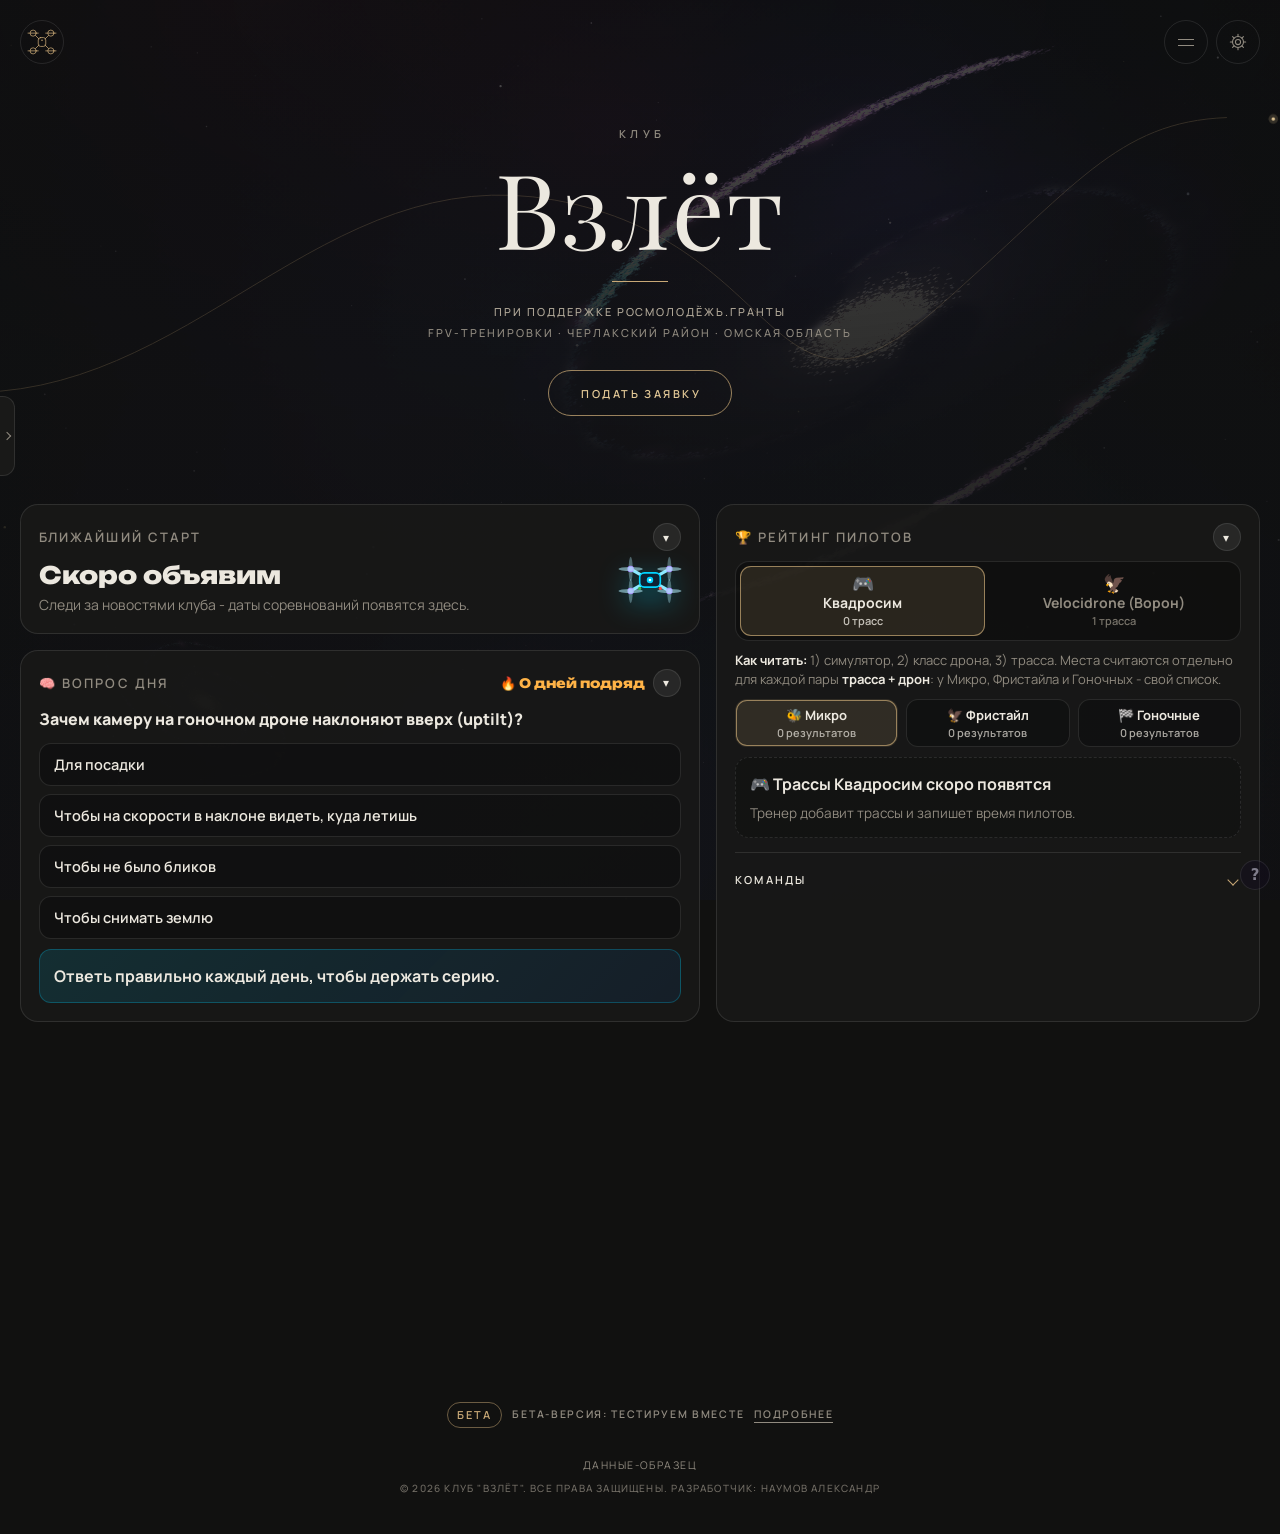
==== commit 211d76bd: "Взлёт new.html: точка меньше, порядок появления - сначала точка и линия, потом название и надписи Co" ====
--- a/new.html
+++ b/new.html
@@ -6,8 +6,6 @@
 <meta name="description" content="Клуб БПЛА Взлёт: рейтинг пилотов, шпаргалки по FPV, тесты, калькуляторы и тренажёр стиков.">
 <title>Взлёт - дашборд клуба</title>
 <link rel="manifest" href="app.webmanifest">
-<script>if(/[?&]rating(=|&|$)/.test(location.search)||location.hash==="#rating")document.documentElement.classList.add("rt")</script>
-<link rel="stylesheet" href="rating.css">
 <script src="perenos.js"></script>
 <script>/* Chrome может предложить установку раньше, чем загрузится вся страница - ловим сразу */addEventListener('beforeinstallprompt',function(e){window.__vzBIP=e});</script>
 <meta name="theme-color" content="#0d1117">
@@ -646,13 +644,12 @@
     </div>
   </div>
   <div class="mn-hero">
-    <svg class="mn-fly" viewBox="0 0 1200 420" preserveAspectRatio="xMidYMid slice" aria-hidden="true"><path class="mn-tr" pathLength="1" d="M-40 330 C 180 340 300 110 520 150 S 720 390 880 250 S 1060 50 1240 80"/><g class="mn-dot"><circle r="9" class="g"/><circle r="2.6"/><animateMotion dur="14s" begin="2.6s" repeatCount="indefinite" calcMode="spline" keyTimes="0;1" keySplines=".45 .05 .55 .95" path="M-40 330 C 180 340 300 110 520 150 S 720 390 880 250 S 1060 50 1240 80"/></g></svg>
+    <svg class="mn-fly" viewBox="0 0 1200 420" preserveAspectRatio="xMidYMid slice" aria-hidden="true"><path class="mn-tr" pathLength="1" d="M-40 330 C 180 340 300 110 520 150 S 720 390 880 250 S 1060 50 1240 80"/><g class="mn-dot"><circle r="4.5" class="g"/><circle r="1.6"/><animateMotion id="mnFly1" dur="1.7s" begin="0.35s" fill="freeze" calcMode="spline" keyPoints="0;1" keyTimes="0;1" keySplines=".5 0 .2 1" path="M-40 330 C 180 340 300 110 520 150 S 720 390 880 250 S 1060 50 1240 80"/><animateMotion dur="16s" begin="mnFly1.end+1.2s" repeatCount="indefinite" calcMode="spline" keyPoints="1;0" keyTimes="0;1" keySplines=".45 .05 .55 .95" path="M-40 330 C 180 340 300 110 520 150 S 720 390 880 250 S 1060 50 1240 80"/></g></svg>
     <p class="mn-cap">Клуб <span class="coach-badge coach-only" id="coachBadge">тренер</span></p>
     <h1 class="mn-t" aria-label="Клуб Взлёт"><span class="mn-tl" aria-hidden="true"><span style="--i:0">В</span><span style="--i:1">з</span><span style="--i:2">л</span><span style="--i:3">ё</span><span style="--i:4">т</span></span></h1>
     <i class="mn-rule" aria-hidden="true"></i>
     <p class="mn-sub mn-s1">при поддержке Росмолодёжь.Гранты</p>
     <p class="mn-sub mn-s2" id="vzSub">FPV-тренировки · Черлакский район · Омская область</p>
-    <button class="mn-imp" id="mnImp" type="button" aria-label="Важно: прочитайте про бета-версию"><i aria-hidden="true">!</i><span>Важно - прочитайте</span></button>
     <button class="mn-cta" id="zayBtn" type="button" onclick="openZay()"><span>Подать заявку</span></button>
   </div>
 </header>
@@ -2273,6 +2270,7 @@
       ${T.track&&t.miss.length?`<p class="sub" style="margin:6px 0 0">Ждём время: ${t.miss.map(n=>esc(pnm(n))).join(', ')}. Пока все не пролетят, команда не в зачёте.</p>`:''}
       ${ADM?`<div class="tm-add"><select data-add="${t.i}" aria-label="Добавить пилота"><option value="">+ Добавить пилота</option>${free.map(n=>`<option value="${esc(n)}">${esc(pnm(n))}</option>`).join('')}</select><select data-capset="${t.i}" aria-label="Сменить капитана"><option value="">Сменить капитана</option>${free.concat(T.teams[t.i]||[]).map(n=>`<option value="${esc(n)}">${esc(pnm(n))}</option>`).join('')}</select></div>`:''}</div>`).join('')}</div>`;
     if(ADM&&free.length)h+=tmNew(free,'+ Новая команда: выбрать капитана');
+    if(free.length)h+=`<p class="sub">Свободные пилоты: ${free.map(n=>esc(pnm(n))).join(', ')}.</p>`;
     if(ADM)h+=`<div class="sr-coach"><button class="btn" id="tmReset">↺ Собрать заново</button></div>`}
   box.innerHTML=h;
   const sv=o=>tmSave(Object.assign({},T,o));
@@ -2355,7 +2353,7 @@
   const ed=q('vbEd');if(ed)ed.onclick=()=>{VB.ed=1;vbDraw()};
   const on=b.querySelector('#vbT .on');if(on)on.scrollIntoView({block:'nearest',inline:'center'});const od=b.querySelector('#vbD .on');if(od)od.scrollIntoView({block:'nearest',inline:'center'})}
 window.SRX={srSims,srTracks,SR,SR_ICON,simLbl,srSave};window.SR_SIM=()=>SR.sim;window.SR_RENAMED=(a,b)=>{if(SR.t===a){SR.t=b;srSave()}};
-function srPeek(){const p=q('plPod')&&q('plPod').querySelector('.peek');if(!p)return;const L=srLeader(SR.sim);p.textContent=simLbl(SR.sim)+': '+(L?'больше всех 1-х мест на трассах - '+pnm(L.p['Пилот']):'ждём первых заездов')}
+function srPeek(){const p=q('plPod')&&q('plPod').querySelector('.peek');if(!p)return;const L=srLeader(SR.sim);p.textContent=simLbl(SR.sim)+': '+(L?'быстрее всех - '+pnm(L.p['Пилот']):'ждём первых заездов')}
 /* ---- вопрос дня ---- */
 /* банк: 30 вопросов из тестов + 38 вопросов только для "вопроса дня" = 68 дней без повторов */
 const DAILY=[
@@ -2473,7 +2471,7 @@
   h.onclick=e=>{if(e.target.closest('button:not(.fh),a'))return;const c=!el.classList.contains('closed');el.classList.toggle('closed',c);fsave(k,c)};
   h.onkeydown=e=>{if(e.key==='Enter'||e.key===' '){e.preventDefault();h.click()}}}
 const _ev=renderEv;renderEv=function(){_ev();const ev=evT?Math.max(0,Math.ceil((evT-Date.now())/864e5)):null;fold(q('plEv'),ev===null?'скоро объявим':ev===0?'сегодня!':'через '+ev+' дн.')};
-const _pd=renderPod;renderPod=function(){_pd();const L=srLeader(SR.sim);fold(q('plPod'),simLbl(SR.sim)+': '+(L?'больше всех 1-х мест на трассах - '+pnm(L.p['Пилот']):'ждём первых заездов'))};
+const _pd=renderPod;renderPod=function(){_pd();const L=srLeader(SR.sim);fold(q('plPod'),simLbl(SR.sim)+': '+(L?'быстрее всех - '+pnm(L.p['Пилот']):'ждём первых заездов'))};
 const _dy=renderDay;renderDay=function(){_dy();const S=st.get('vzlet_daily',{});fold(q('plDay'),(S.d===dayN()?(S.ok?'✅ отвечено':'❌ завтра новый вопрос'):'ждёт ответа')+(S.streak&&S.d>=dayN()-1?' · 🔥 '+S.streak:''))};
 const _ck=renderChk;renderChk=function(){_ck();fold(q('plChk'),CS.length===CK.length?'✅ готов к взлёту':'отмечено '+CS.length+' из '+CK.length)};
 /* карточки-раскрывашки (details): плавная высота */
@@ -2635,7 +2633,6 @@
 <script src="moduli2.js" defer></script>
 <script src="trener-panel.js" defer></script>
 <script src="mini.js" defer></script>
-<script src="rating.js" defer></script>
 <script>if('serviceWorker' in navigator && location.protocol==='https:') navigator.serviceWorker.register('sw.js',{scope:'./'}).catch(()=>{});</script>
 <script>
 /* "На экран": установка клуба на телефон как приложение (по образцу дашборда Спектра) */
--- a/mini.css
+++ b/mini.css
@@ -67,24 +67,24 @@
 /* ---------- название ---------- */
 .mn-hero{position:relative;text-align:center;padding:clamp(34px,7vw,64px) 0 clamp(30px,5vw,48px);isolation:isolate}
 .mn-fly{position:absolute;inset:-10px -20px;width:calc(100% + 40px);height:calc(100% + 20px);z-index:-1;pointer-events:none;overflow:visible}
-.mn-tr{fill:none;stroke:var(--mn-a);stroke-width:1;vector-effect:non-scaling-stroke;opacity:.2;stroke-dasharray:1;stroke-dashoffset:1;animation:mnDraw 2.6s cubic-bezier(.5,0,.2,1) .35s both}
-.mn-dot{color:var(--mn-a2);opacity:0;animation:mnFade 1s ease 2.7s both}
+.mn-tr{fill:none;stroke:var(--mn-a);stroke-width:1;vector-effect:non-scaling-stroke;opacity:.2;stroke-dasharray:1;stroke-dashoffset:1;animation:mnDraw 1.7s cubic-bezier(.5,0,.2,1) .35s both}
+.mn-dot{color:var(--mn-a2);opacity:0;animation:mnFade .35s ease .1s both}
 .mn-dot circle{fill:currentColor}
-.mn-dot .g{opacity:.14}
-.mn-cap{margin:0;color:var(--dim);font:600 11px/1 Manrope,system-ui,sans-serif;letter-spacing:.42em;text-indent:.42em;text-transform:uppercase;animation:mnCap 1s var(--mn-e) .15s both}
+.mn-dot .g{opacity:.18}
+.mn-cap{margin:0;color:var(--dim);font:600 11px/1 Manrope,system-ui,sans-serif;letter-spacing:.42em;text-indent:.42em;text-transform:uppercase;animation:mnCap 1s var(--mn-e) 1.9s both}
 html.mn .mn-cap .coach-badge{all:unset;margin-left:8px;color:var(--mn-a);letter-spacing:.2em;font-size:10px}
 html.mn .mn-cap .coach-badge::before{content:"· "}
 html.mn h1.mn-t{margin:12px 0 0;font:400 clamp(52px,13.5vw,104px)/1.08 var(--mn-serif);letter-spacing:.01em;color:var(--text)}
 .mn-tl{display:inline-flex;overflow:hidden;padding:.12em .06em .1em;margin:-.12em -.06em -.1em}
-.mn-tl span{display:block;transform:translateY(112%);animation:mnUp 1.1s var(--mn-e) both;animation-delay:calc(var(--i)*80ms + .3s)}
-.mn-rule{display:block;width:56px;height:1px;margin:18px auto 20px;background:var(--mn-a);transform-origin:50% 50%;animation:mnRule 1s var(--mn-e) .95s both}
+.mn-tl span{display:block;transform:translateY(112%);animation:mnUp 1.1s var(--mn-e) both;animation-delay:calc(var(--i)*80ms + 2s)}
+.mn-rule{display:block;width:56px;height:1px;margin:18px auto 20px;background:var(--mn-a);transform-origin:50% 50%;animation:mnRule 1s var(--mn-e) 2.55s both}
 html.mn .mn-sub{margin:0;color:var(--dim);font:500 11px/1.9 Manrope,system-ui,sans-serif;letter-spacing:.18em;text-transform:uppercase;text-wrap:balance}
-.mn-s1{animation:mnRise .9s var(--mn-e) 1.1s both}
-.mn-s2{animation:mnRise .9s var(--mn-e) 1.2s both}
+.mn-s1{animation:mnRise .9s var(--mn-e) 2.7s both}
+.mn-s2{animation:mnRise .9s var(--mn-e) 2.8s both}
 html.mn .mn-s1{color:#b3aa9a}
 
 /* единственная кнопка шапки: тихая, с рамкой; при наведении заливка проявляется из центра */
-.mn-cta{all:unset;box-sizing:border-box;position:relative;overflow:hidden;cursor:pointer;display:inline-flex;align-items:center;justify-content:center;margin-top:26px;min-height:46px;padding:0 30px;border-radius:999px;border:1px solid rgba(200,168,118,.75);color:var(--mn-a2);font:600 11px/1 Manrope,system-ui,sans-serif;letter-spacing:.22em;text-indent:.22em;text-transform:uppercase;animation:mnRise .9s var(--mn-e) 1.35s both;transition:color .45s var(--mn-e),border-color .45s,letter-spacing .6s var(--mn-e);-webkit-tap-highlight-color:transparent}
+.mn-cta{all:unset;box-sizing:border-box;position:relative;overflow:hidden;cursor:pointer;display:inline-flex;align-items:center;justify-content:center;margin-top:26px;min-height:46px;padding:0 30px;border-radius:999px;border:1px solid rgba(200,168,118,.75);color:var(--mn-a2);font:600 11px/1 Manrope,system-ui,sans-serif;letter-spacing:.22em;text-indent:.22em;text-transform:uppercase;animation:mnRise .9s var(--mn-e) 2.95s both;transition:color .45s var(--mn-e),border-color .45s,letter-spacing .6s var(--mn-e);-webkit-tap-highlight-color:transparent}
 .mn-cta[hidden]{display:none}
 .mn-cta::before{content:"";position:absolute;inset:0;background:var(--mn-a);transform:scaleX(0);transition:transform .55s var(--mn-e);border-radius:inherit}
 .mn-cta span{position:relative}
@@ -145,7 +145,7 @@
 .tm-new{margin-top:6px}
 
 /* ---------- плавное появление: содержимое после шапки, блоки ниже экрана - при прокрутке ---------- */
-html.mn #t-club{animation:mnRise 1s var(--mn-e) 1.5s both}
+html.mn #t-club{animation:mnRise 1s var(--mn-e) 3.1s both}
 .mn-rv{opacity:0;translate:0 18px}
 .mn-rv.mn-in{opacity:1;translate:0 0;transition:opacity .8s var(--mn-e),translate .9s var(--mn-e);transition-delay:calc(var(--d,0)*90ms)}
 
@@ -232,12 +232,3 @@
 html.mn .mn-r [data-spk-panel] .btn{border:0!important;background:none!important;color:var(--dim)!important;border-radius:0}
 html.mn .mn-r [data-spk-panel] .btn:hover{color:var(--text)!important}
 html.mn .selbar>.btn{border:0!important;border-bottom:1px solid var(--line)!important;border-radius:0!important;color:var(--dim)!important}
-
-/* 24.11: кнопка "Важно - прочитайте" -> к плашке "Бета" внизу */
-.mn-imp{display:inline-flex;align-items:center;gap:8px;margin:10px auto 0;padding:6px 14px 6px 8px;border-radius:999px;border:1px solid rgba(200,168,118,.55);background:rgba(200,168,118,.08);color:#e9d6b4;font:600 12px/1 Manrope,system-ui,sans-serif;letter-spacing:.08em;text-transform:uppercase;cursor:pointer;transition:background .2s,border-color .2s}
-.mn-imp:hover,.mn-imp:focus-visible{background:rgba(200,168,118,.18);border-color:#c8a876}
-.mn-imp i{display:inline-grid;place-items:center;width:20px;height:20px;border-radius:50%;background:#c8a876;color:#1a1612;font:800 12px/1 Manrope,system-ui,sans-serif;font-style:normal;animation:mnImpP 2.4s ease-in-out infinite}
-@keyframes mnImpP{0%,100%{box-shadow:0 0 0 0 rgba(200,168,118,.55)}50%{box-shadow:0 0 0 7px rgba(200,168,118,0)}}
-#pnBeta.mn-flash{animation:mnFlash 1.8s ease 1}
-@keyframes mnFlash{0%,100%{box-shadow:0 0 0 0 rgba(200,168,118,0)}25%,60%{box-shadow:0 0 0 4px rgba(200,168,118,.75)}}
-@media(prefers-reduced-motion:reduce){.mn-imp i,#pnBeta.mn-flash{animation:none}}
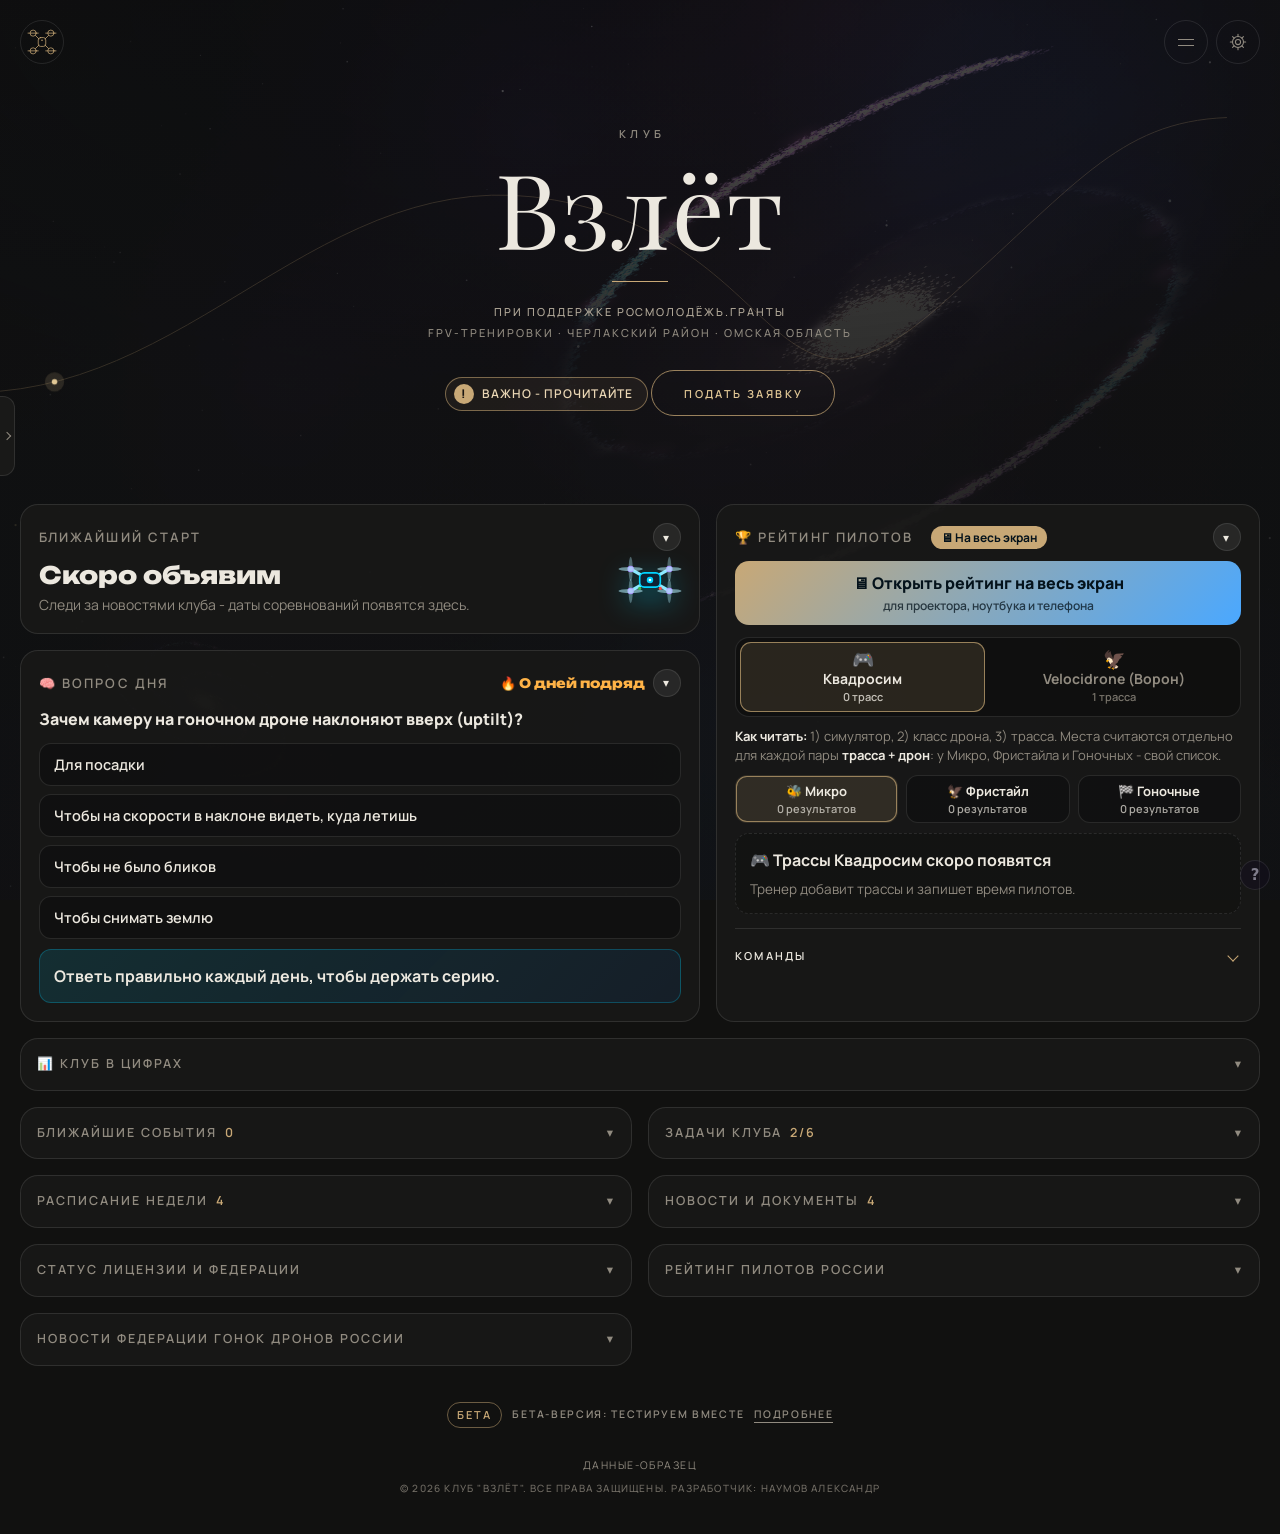
==== commit 1cb196f7: "Merge pull request #55 from centrspektr/claude/project-thread-t839i4 Взлёт: рейтинг на весь экран (п" ====
--- a/new.html
+++ b/new.html
@@ -6,6 +6,8 @@
 <meta name="description" content="Клуб БПЛА Взлёт: рейтинг пилотов, шпаргалки по FPV, тесты, калькуляторы и тренажёр стиков.">
 <title>Взлёт - дашборд клуба</title>
 <link rel="manifest" href="app.webmanifest">
+<script>if(/[?&]rating(=|&|$)/.test(location.search)||location.hash==="#rating")document.documentElement.classList.add("rt")</script>
+<link rel="stylesheet" href="rating.css">
 <script src="perenos.js"></script>
 <script>/* Chrome может предложить установку раньше, чем загрузится вся страница - ловим сразу */addEventListener('beforeinstallprompt',function(e){window.__vzBIP=e});</script>
 <meta name="theme-color" content="#0d1117">
@@ -644,12 +646,13 @@
     </div>
   </div>
   <div class="mn-hero">
-    <svg class="mn-fly" viewBox="0 0 1200 420" preserveAspectRatio="xMidYMid slice" aria-hidden="true"><path class="mn-tr" pathLength="1" d="M-40 330 C 180 340 300 110 520 150 S 720 390 880 250 S 1060 50 1240 80"/><g class="mn-dot"><circle r="4.5" class="g"/><circle r="1.6"/><animateMotion id="mnFly1" dur="1.7s" begin="0.35s" fill="freeze" calcMode="spline" keyPoints="0;1" keyTimes="0;1" keySplines=".5 0 .2 1" path="M-40 330 C 180 340 300 110 520 150 S 720 390 880 250 S 1060 50 1240 80"/><animateMotion dur="16s" begin="mnFly1.end+1.2s" repeatCount="indefinite" calcMode="spline" keyPoints="1;0" keyTimes="0;1" keySplines=".45 .05 .55 .95" path="M-40 330 C 180 340 300 110 520 150 S 720 390 880 250 S 1060 50 1240 80"/></g></svg>
+    <svg class="mn-fly" viewBox="0 0 1200 420" preserveAspectRatio="xMidYMid slice" aria-hidden="true"><path class="mn-tr" pathLength="1" d="M-40 330 C 180 340 300 110 520 150 S 720 390 880 250 S 1060 50 1240 80"/><g class="mn-dot"><circle r="9" class="g"/><circle r="2.6"/><animateMotion dur="14s" begin="2.6s" repeatCount="indefinite" calcMode="spline" keyTimes="0;1" keySplines=".45 .05 .55 .95" path="M-40 330 C 180 340 300 110 520 150 S 720 390 880 250 S 1060 50 1240 80"/></g></svg>
     <p class="mn-cap">Клуб <span class="coach-badge coach-only" id="coachBadge">тренер</span></p>
     <h1 class="mn-t" aria-label="Клуб Взлёт"><span class="mn-tl" aria-hidden="true"><span style="--i:0">В</span><span style="--i:1">з</span><span style="--i:2">л</span><span style="--i:3">ё</span><span style="--i:4">т</span></span></h1>
     <i class="mn-rule" aria-hidden="true"></i>
     <p class="mn-sub mn-s1">при поддержке Росмолодёжь.Гранты</p>
     <p class="mn-sub mn-s2" id="vzSub">FPV-тренировки · Черлакский район · Омская область</p>
+    <button class="mn-imp" id="mnImp" type="button" aria-label="Важно: прочитайте про бета-версию"><i aria-hidden="true">!</i><span>Важно - прочитайте</span></button>
     <button class="mn-cta" id="zayBtn" type="button" onclick="openZay()"><span>Подать заявку</span></button>
   </div>
 </header>
@@ -2270,7 +2273,6 @@
       ${T.track&&t.miss.length?`<p class="sub" style="margin:6px 0 0">Ждём время: ${t.miss.map(n=>esc(pnm(n))).join(', ')}. Пока все не пролетят, команда не в зачёте.</p>`:''}
       ${ADM?`<div class="tm-add"><select data-add="${t.i}" aria-label="Добавить пилота"><option value="">+ Добавить пилота</option>${free.map(n=>`<option value="${esc(n)}">${esc(pnm(n))}</option>`).join('')}</select><select data-capset="${t.i}" aria-label="Сменить капитана"><option value="">Сменить капитана</option>${free.concat(T.teams[t.i]||[]).map(n=>`<option value="${esc(n)}">${esc(pnm(n))}</option>`).join('')}</select></div>`:''}</div>`).join('')}</div>`;
     if(ADM&&free.length)h+=tmNew(free,'+ Новая команда: выбрать капитана');
-    if(free.length)h+=`<p class="sub">Свободные пилоты: ${free.map(n=>esc(pnm(n))).join(', ')}.</p>`;
     if(ADM)h+=`<div class="sr-coach"><button class="btn" id="tmReset">↺ Собрать заново</button></div>`}
   box.innerHTML=h;
   const sv=o=>tmSave(Object.assign({},T,o));
@@ -2353,7 +2355,7 @@
   const ed=q('vbEd');if(ed)ed.onclick=()=>{VB.ed=1;vbDraw()};
   const on=b.querySelector('#vbT .on');if(on)on.scrollIntoView({block:'nearest',inline:'center'});const od=b.querySelector('#vbD .on');if(od)od.scrollIntoView({block:'nearest',inline:'center'})}
 window.SRX={srSims,srTracks,SR,SR_ICON,simLbl,srSave};window.SR_SIM=()=>SR.sim;window.SR_RENAMED=(a,b)=>{if(SR.t===a){SR.t=b;srSave()}};
-function srPeek(){const p=q('plPod')&&q('plPod').querySelector('.peek');if(!p)return;const L=srLeader(SR.sim);p.textContent=simLbl(SR.sim)+': '+(L?'быстрее всех - '+pnm(L.p['Пилот']):'ждём первых заездов')}
+function srPeek(){const p=q('plPod')&&q('plPod').querySelector('.peek');if(!p)return;const L=srLeader(SR.sim);p.textContent=simLbl(SR.sim)+': '+(L?'больше всех 1-х мест на трассах - '+pnm(L.p['Пилот']):'ждём первых заездов')}
 /* ---- вопрос дня ---- */
 /* банк: 30 вопросов из тестов + 38 вопросов только для "вопроса дня" = 68 дней без повторов */
 const DAILY=[
@@ -2471,7 +2473,7 @@
   h.onclick=e=>{if(e.target.closest('button:not(.fh),a'))return;const c=!el.classList.contains('closed');el.classList.toggle('closed',c);fsave(k,c)};
   h.onkeydown=e=>{if(e.key==='Enter'||e.key===' '){e.preventDefault();h.click()}}}
 const _ev=renderEv;renderEv=function(){_ev();const ev=evT?Math.max(0,Math.ceil((evT-Date.now())/864e5)):null;fold(q('plEv'),ev===null?'скоро объявим':ev===0?'сегодня!':'через '+ev+' дн.')};
-const _pd=renderPod;renderPod=function(){_pd();const L=srLeader(SR.sim);fold(q('plPod'),simLbl(SR.sim)+': '+(L?'быстрее всех - '+pnm(L.p['Пилот']):'ждём первых заездов'))};
+const _pd=renderPod;renderPod=function(){_pd();const L=srLeader(SR.sim);fold(q('plPod'),simLbl(SR.sim)+': '+(L?'больше всех 1-х мест на трассах - '+pnm(L.p['Пилот']):'ждём первых заездов'))};
 const _dy=renderDay;renderDay=function(){_dy();const S=st.get('vzlet_daily',{});fold(q('plDay'),(S.d===dayN()?(S.ok?'✅ отвечено':'❌ завтра новый вопрос'):'ждёт ответа')+(S.streak&&S.d>=dayN()-1?' · 🔥 '+S.streak:''))};
 const _ck=renderChk;renderChk=function(){_ck();fold(q('plChk'),CS.length===CK.length?'✅ готов к взлёту':'отмечено '+CS.length+' из '+CK.length)};
 /* карточки-раскрывашки (details): плавная высота */
@@ -2633,6 +2635,7 @@
 <script src="moduli2.js" defer></script>
 <script src="trener-panel.js" defer></script>
 <script src="mini.js" defer></script>
+<script src="rating.js" defer></script>
 <script>if('serviceWorker' in navigator && location.protocol==='https:') navigator.serviceWorker.register('sw.js',{scope:'./'}).catch(()=>{});</script>
 <script>
 /* "На экран": установка клуба на телефон как приложение (по образцу дашборда Спектра) */
--- a/rating.css
+++ b/rating.css
@@ -0,0 +1,151 @@
+/* Взлёт: рейтинг на весь экран. Все размеры в em от размера экрана - крупно на проекторе, удобно на телефоне. */
+.rt-open{display:flex;flex-direction:column;gap:2px;align-items:center;text-align:center;min-height:52px;justify-content:center;margin:0 0 12px;padding:10px 14px;border-radius:14px;text-decoration:none;font-weight:800;color:#04121b;background:linear-gradient(135deg,var(--accent,#00d4ff),#4aa8ff)}
+.rt-open small{font-weight:600;opacity:.75;font-size:12px}
+html.rt body{padding:0;overflow:hidden;background:#070b11}
+html.rt body>*:not(#rtScreen):not(.modal):not(#toast):not(script):not(style):not(link){display:none!important}
+html.rt .modal{z-index:300}
+html.rt #toast{z-index:400}
+#rtScreen{position:fixed;inset:0;z-index:90;display:flex;flex-direction:column;background:radial-gradient(1200px 600px at 80% -10%,#10304a 0,#070b11 60%);color:var(--text,#e6edf3);font-family:Manrope,'Segoe UI',system-ui,sans-serif;font-size:clamp(15px,calc(.9vw + 7px),30px);line-height:1.3;overflow:hidden}
+#rtScreen button,#rtScreen select,#rtScreen input{font:inherit;color:inherit}
+#rtScreen button{cursor:pointer;-webkit-tap-highlight-color:transparent}
+.rt-top{display:flex;justify-content:space-between;align-items:center;gap:.6em;flex-wrap:wrap;padding:.6em 1em;border-bottom:1px solid var(--line,#2a3441);background:rgba(10,15,22,.7)}
+.rt-ttl b{display:block;font-size:1.25em;font-weight:900}
+.rt-ttl small{color:var(--dim,#8b98a5);font-size:.75em}
+.rt-tools{display:flex;gap:.4em;flex-wrap:wrap;align-items:center}
+.rt-b{display:inline-flex;align-items:center;justify-content:center;min-height:2.4em;padding:0 .9em;border-radius:.8em;border:1px solid var(--line,#2a3441);background:rgba(255,255,255,.04);color:var(--text,#e6edf3);font-weight:700;font-size:.75em;text-decoration:none;white-space:nowrap}
+.rt-b:hover{border-color:var(--accent,#00d4ff)}
+.rt-b.on{background:var(--accent,#00d4ff);border-color:var(--accent,#00d4ff);color:#04121b}
+#rtScreen select{min-height:2.4em;border-radius:.8em;border:1px solid var(--line,#2a3441);background:#0d1117;padding:0 .6em;font-size:.75em;font-weight:700}
+.rt-ctl{display:grid;gap:.5em;padding:.6em 1em 0}
+.rt-row{display:flex;gap:.6em;flex-wrap:wrap;align-items:center}
+.rt-seg{display:flex;gap:.3em;flex-wrap:wrap}
+.rt-seg button{min-height:2.6em;padding:0 1em;border-radius:.9em;border:1px solid var(--line,#2a3441);background:rgba(255,255,255,.04);font-weight:800;display:inline-flex;gap:.4em;align-items:center}
+.rt-seg button small{font-size:.7em;opacity:.65;font-weight:700}
+.rt-seg button.on{background:var(--accent,#00d4ff);border-color:var(--accent,#00d4ff);color:#04121b}
+.rt-trk{flex-wrap:nowrap}
+.rt-arr{flex:none;width:2.4em;height:2.4em;border-radius:50%;border:1px solid var(--line,#2a3441);background:rgba(255,255,255,.05);font-size:1.4em;font-weight:900;line-height:1}
+.rt-chips{display:flex;gap:.4em;overflow-x:auto;scrollbar-width:none;padding:.2em 0;flex:1;min-width:0}
+.rt-chips::-webkit-scrollbar{display:none}
+.rt-chips.wrap{flex-wrap:wrap;overflow:visible}
+.rt-chips button{flex:none;min-height:2.4em;padding:0 1em;border-radius:999px;border:1px solid var(--line,#2a3441);background:rgba(255,255,255,.04);font-weight:700;white-space:nowrap}
+.rt-chips button.no{opacity:.45}
+.rt-chips button.on{background:#ffd24a;border-color:#ffd24a;color:#241a00;opacity:1}
+.rt-dim{color:var(--dim,#8b98a5);font-size:.8em}
+.rt-tabs{display:flex;gap:.3em;overflow-x:auto;scrollbar-width:none;border-bottom:1px solid var(--line,#2a3441)}
+.rt-tabs::-webkit-scrollbar{display:none}
+.rt-tabs button{flex:none;min-height:2.6em;padding:0 1em;border:0;border-bottom:3px solid transparent;background:none;font-weight:800;color:var(--dim,#8b98a5);display:inline-flex;gap:.4em;align-items:center}
+.rt-tabs button i{font-style:normal}
+.rt-tabs button.on{color:var(--text,#e6edf3);border-bottom-color:var(--accent,#00d4ff)}
+.rt-main{position:relative;flex:1;min-height:0;overflow-y:auto;overflow-x:hidden;padding:.8em 1em 6em;-webkit-overflow-scrolling:touch}
+.rt-in.an{animation:rtIn .35s ease both}
+@keyframes rtIn{from{opacity:0;transform:translateY(.5em)}to{opacity:1;transform:none}}
+.rt-hd{display:flex;align-items:baseline;gap:.6em;flex-wrap:wrap;margin-bottom:.4em}
+.rt-hd h2{font-size:2em;font-weight:900;line-height:1.1}
+.rt-d{font-weight:800;color:var(--accent,#00d4ff)}
+.rt-n{color:var(--dim,#8b98a5);font-size:.8em}
+.rt-full{color:var(--dim,#8b98a5);margin:0 0 .6em;font-size:.85em}
+.rt-pod{display:grid;grid-template-columns:repeat(3,minmax(0,1fr));gap:.6em;margin:.6em 0}
+.rt-pc{display:flex;flex-direction:column;align-items:center;text-align:center;gap:.1em;padding:.8em .4em;border-radius:1em;border:1px solid var(--line,#2a3441);background:rgba(255,255,255,.04);animation:rtIn .45s ease both;animation-delay:calc(var(--i)*90ms)}
+.rt-pc i{font-style:normal;font-size:2.2em;line-height:1}
+.rt-pc b{font-size:1.2em;font-weight:900;overflow-wrap:anywhere}
+.rt-pc em{font-style:normal;font:900 2em/1.1 ui-monospace,'Segoe UI',monospace;font-variant-numeric:tabular-nums}
+.rt-pc small{color:var(--dim,#8b98a5);font-size:.7em}
+.rt-pc.p1{background:linear-gradient(180deg,rgba(255,210,74,.2),rgba(255,255,255,.03));border-color:rgba(255,210,74,.6)}
+.rt-pc.p2{border-color:rgba(200,210,225,.5)}
+.rt-pc.p3{border-color:rgba(205,127,50,.55)}
+.rt-h3{display:flex;justify-content:flex-end;margin:.2em 0 .4em}
+.rt-list{display:grid;gap:.35em}
+@media(min-width:1100px){.rt-list{grid-template-columns:1fr 1fr;column-gap:1em}}
+.rt-r{position:relative;display:grid;grid-template-columns:2.2em minmax(0,1fr) auto 4.2em;gap:.6em;align-items:center;text-align:left;min-height:3em;padding:.4em .8em;border-radius:.9em;border:1px solid var(--line,#2a3441);background:linear-gradient(90deg,rgba(0,212,255,.16) var(--w,0%),rgba(255,255,255,.03) var(--w,0%));animation:rtIn .4s ease both;animation-delay:calc(var(--i)*35ms)}
+.rt-r.feed{background:rgba(255,255,255,.03)}
+.rt-r i{font-style:normal;font-weight:900;text-align:center;font-size:1.1em}
+.rt-r .n{min-width:0}
+.rt-r .n b{display:block;font-weight:800;overflow:hidden;text-overflow:ellipsis;white-space:nowrap}
+.rt-r .n small{color:var(--dim,#8b98a5);font-size:.7em;display:block;overflow:hidden;text-overflow:ellipsis;white-space:nowrap}
+.rt-r em{font-style:normal;font:900 1.3em/1 ui-monospace,'Segoe UI',monospace;font-variant-numeric:tabular-nums}
+.rt-r u{text-decoration:none;color:var(--dim,#8b98a5);font-size:.7em;text-align:right}
+.rt-none{display:grid;gap:.3em;justify-items:center;text-align:center;padding:2em 1em;border:1px dashed var(--line,#2a3441);border-radius:1em;margin-top:.6em}
+.rt-none b{font-size:1.3em}.rt-none span{color:var(--dim,#8b98a5)}
+.rt-mx{overflow:auto;border:1px solid var(--line,#2a3441);border-radius:1em;max-height:100%}
+.rt-mx table{border-collapse:collapse;width:100%;font-size:.9em}
+.rt-mx th,.rt-mx td{padding:.5em .8em;border-bottom:1px solid var(--line,#2a3441);text-align:center;white-space:nowrap;font-variant-numeric:tabular-nums}
+.rt-mx th{position:sticky;top:0;background:#101823;font-weight:800;z-index:2}
+.rt-mx th:first-child,.rt-mx td:first-child{position:sticky;left:0;text-align:left;background:#0d141d;z-index:1}
+.rt-mx th:first-child{z-index:3}
+.rt-mx td:first-child button{background:none;border:0;font-weight:800;text-align:left}
+.rt-mx td.best{color:#ffd24a;font-weight:900}
+.rt-mx td.x{color:var(--dim,#8b98a5)}
+.rt-pcard{margin-top:.6em;padding:1em;border:1px solid var(--line,#2a3441);border-radius:1em;background:rgba(255,255,255,.03)}
+.rt-pcard h3{font-size:1.6em;margin-bottom:.4em}
+.rt-ps{margin:.6em 0}.rt-ps>b{display:block;margin-bottom:.2em;color:var(--accent,#00d4ff)}
+.rt-pr{display:grid;grid-template-columns:minmax(0,1fr) auto auto;gap:.8em;padding:.4em 0;border-top:1px solid var(--line,#2a3441);align-items:baseline}
+.rt-pr em{font-style:normal;font-weight:900;font-variant-numeric:tabular-nums}.rt-pr u{text-decoration:none;color:var(--dim,#8b98a5);font-size:.8em}.rt-pr small{grid-column:1/-1;color:var(--dim,#8b98a5);font-size:.7em}
+.rt-recs{display:grid;grid-template-columns:repeat(auto-fill,minmax(16em,1fr));gap:.7em}
+.rt-rc{padding:.9em;border:1px solid var(--line,#2a3441);border-radius:1em;background:rgba(255,255,255,.03)}
+.rt-rc h3{font-size:1.1em;margin-bottom:.4em}
+.rt-rr{display:grid;grid-template-columns:auto minmax(0,1fr) auto;gap:.6em;padding:.3em 0;border-top:1px solid var(--line,#2a3441);align-items:baseline;font-size:.85em}
+.rt-rr b{overflow:hidden;text-overflow:ellipsis;white-space:nowrap}.rt-rr em{font-style:normal;font-weight:900;font-variant-numeric:tabular-nums;color:#ffd24a}
+.rt-prog{position:fixed;left:0;right:0;bottom:0;height:5px;background:rgba(255,255,255,.08);z-index:91}
+.rt-prog i{display:block;height:100%;background:var(--accent,#00d4ff);animation:rtProg 12s linear both}
+@keyframes rtProg{from{width:0}to{width:100%}}
+.rt-fab{position:fixed;right:1em;bottom:1em;z-index:95;min-height:3.2em;padding:0 1.6em;border-radius:999px;border:1px solid var(--line,#2a3441);background:#17202c;font-weight:900;font-size:1em;box-shadow:0 .4em 1.4em rgba(0,0,0,.5)}
+.rt-fab.go{background:linear-gradient(135deg,#ffd24a,#ff9f2e);border-color:transparent;color:#241a00;font-size:1.15em}
+.rt-fab[hidden]{display:none}
+/* окно ввода времени */
+.rt-ent{position:fixed;inset:0;z-index:96;background:#070b11;overflow-y:auto;padding:.8em}
+.rt-ent[hidden]{display:none}
+.re-card{max-width:78em;margin:0 auto}
+.re-h{display:flex;justify-content:space-between;align-items:center;gap:1em;margin-bottom:.5em}
+.re-h b{font-size:1.5em;font-weight:900}
+.re-ctx{display:grid;gap:.3em;margin-bottom:.6em;padding:.7em;border:1px solid var(--line,#2a3441);border-radius:1em;background:rgba(255,255,255,.03)}
+.re-l2,.re-lb{color:var(--dim,#8b98a5);font-weight:800;font-size:.75em;text-transform:uppercase;letter-spacing:.04em;margin:.2em 0}
+.re-cols{display:grid;grid-template-columns:minmax(0,1.1fr) minmax(0,1fr);gap:.8em;align-items:start}
+@media(max-width:820px){.re-cols{grid-template-columns:1fr}}
+.re-q{width:100%;min-height:2.8em;border-radius:.9em;border:1px solid var(--line,#2a3441);background:#0d1117;padding:0 1em;margin:.2em 0 .5em;font-size:1em}
+.re-grid{display:grid;grid-template-columns:repeat(auto-fill,minmax(9em,1fr));gap:.4em}
+.re-grid button{display:flex;flex-direction:column;align-items:flex-start;justify-content:center;min-height:3em;padding:.3em .8em;border-radius:.9em;border:1px solid var(--line,#2a3441);background:rgba(255,255,255,.04);text-align:left}
+.re-grid button b{font-weight:800;overflow:hidden;text-overflow:ellipsis;white-space:nowrap;max-width:100%}
+.re-grid button small{color:var(--dim,#8b98a5);font-size:.7em}
+.re-grid button.on{background:var(--accent,#00d4ff);color:#04121b;border-color:var(--accent,#00d4ff)}
+.re-grid button.on small{color:#04121b}
+.re-grid button.new{border-style:dashed}
+.re-r{padding:.8em;border:1px solid var(--line,#2a3441);border-radius:1em;background:rgba(255,255,255,.03);position:sticky;top:0}
+@media(max-width:820px){.re-r{position:static}}
+.re-hint{padding:1.2em .6em;text-align:center;color:var(--dim,#8b98a5);font-weight:700}
+.re-who{display:flex;align-items:center;gap:.6em}
+.re-who b{font-size:1.6em;font-weight:900;flex:1;min-width:0;overflow-wrap:anywhere}
+.re-who span{font-size:.7em;color:#ffd24a}
+.re-who button{width:2.4em;height:2.4em;border-radius:50%;border:1px solid var(--line,#2a3441);background:none}
+.re-ctxl{color:var(--accent,#00d4ff);font-weight:800;margin:.2em 0}
+.re-was{color:var(--dim,#8b98a5);font-size:.85em}
+.re-time{width:100%;min-height:2.2em;margin:.4em 0 .2em;border-radius:.9em;border:2px solid var(--accent,#00d4ff);background:#0d1117;text-align:center;font:900 2.6em/1.2 ui-monospace,'Segoe UI',monospace;padding:0 .3em}
+.re-pre{min-height:1.4em;color:var(--dim,#8b98a5);font-size:.85em;text-align:center}
+.re-pre.ok{color:#7ee787}.re-pre.bad{color:#ff7a7a}
+.re-cr{display:flex;align-items:center;gap:.6em;margin:.6em 0}
+.re-cr span{flex:1;font-weight:800}
+.re-cr button{width:2.8em;height:2.8em;border-radius:50%;border:1px solid var(--line,#2a3441);background:rgba(255,255,255,.06);font-size:1.3em;font-weight:900}
+.re-cr b{min-width:1.5em;text-align:center;font-size:1.5em}
+.re-md{margin:.3em 0 .6em}.re-md summary{cursor:pointer;color:var(--dim,#8b98a5);font-size:.85em;min-height:2em}
+.re-md input{width:100%;min-height:2.6em;border-radius:.8em;border:1px solid var(--line,#2a3441);background:#0d1117;padding:0 .8em;margin-top:.3em}
+.re-save{width:100%;min-height:3.4em;border-radius:1em;border:0;background:linear-gradient(135deg,#3fb950,#2ea043);color:#fff;font-size:1.2em;font-weight:900;margin-bottom:.8em}
+.re-save:disabled{opacity:.6}
+.re-ok{display:grid;gap:.2em;justify-items:center;text-align:center;padding:1em;border-radius:1em;border:1px solid rgba(63,185,80,.6);background:rgba(63,185,80,.12);margin-bottom:.8em}
+.re-ok i{font-style:normal;font-size:2em}.re-ok b{font-size:1.4em}.re-ok em{font-style:normal;font:900 2.2em/1.1 ui-monospace,monospace}.re-ok strong{color:#ffd24a}.re-ok small{color:#7ee787}
+.re-rc{display:flex;gap:.6em;align-items:center;justify-content:space-between;padding:.4em 0;border-top:1px solid var(--line,#2a3441);font-size:.85em}
+.re-rc span{min-width:0;overflow:hidden;text-overflow:ellipsis;white-space:nowrap}
+.re-rc em{font-style:normal;font-weight:900;font-variant-numeric:tabular-nums}
+.re-rc button{min-width:2.4em;min-height:2.4em;border-radius:.7em;border:1px solid var(--line,#2a3441);background:none}
+@media(max-width:820px),(max-height:520px){
+  #rtScreen{overflow-y:auto}
+  .rt-main{overflow:visible;flex:none;padding-bottom:6em}
+  .rt-top{padding:.5em .7em}.rt-ctl{padding:.5em .7em 0}
+  .rt-hd h2{font-size:1.5em}
+  .rt-r{grid-template-columns:2em minmax(0,1fr) auto}.rt-r u{display:none}
+  .rt-pc em{font-size:1.4em}.rt-pc b{font-size:.95em}
+}
+@media(prefers-reduced-motion:reduce){.rt-in.an,.rt-pc,.rt-r{animation:none}.rt-prog i{animation:none;width:100%}}
+
+.rt-hb{display:inline-flex;align-items:center;margin-left:10px;padding:3px 10px;border-radius:999px;font:700 12px Manrope,system-ui,sans-serif;letter-spacing:0;text-transform:none;text-decoration:none;color:#04121b;background:var(--accent,#00d4ff);white-space:nowrap}
+.rt-mn{text-decoration:none}
+.rt-r em.md{font-size:1em;font-family:inherit;white-space:nowrap}
+@media(max-width:820px),(max-height:520px){.rt-r em.md{font-size:.85em}}
--- a/mini.css
+++ b/mini.css
@@ -67,24 +67,24 @@
 /* ---------- название ---------- */
 .mn-hero{position:relative;text-align:center;padding:clamp(34px,7vw,64px) 0 clamp(30px,5vw,48px);isolation:isolate}
 .mn-fly{position:absolute;inset:-10px -20px;width:calc(100% + 40px);height:calc(100% + 20px);z-index:-1;pointer-events:none;overflow:visible}
-.mn-tr{fill:none;stroke:var(--mn-a);stroke-width:1;vector-effect:non-scaling-stroke;opacity:.2;stroke-dasharray:1;stroke-dashoffset:1;animation:mnDraw 1.7s cubic-bezier(.5,0,.2,1) .35s both}
-.mn-dot{color:var(--mn-a2);opacity:0;animation:mnFade .35s ease .1s both}
+.mn-tr{fill:none;stroke:var(--mn-a);stroke-width:1;vector-effect:non-scaling-stroke;opacity:.2;stroke-dasharray:1;stroke-dashoffset:1;animation:mnDraw 2.6s cubic-bezier(.5,0,.2,1) .35s both}
+.mn-dot{color:var(--mn-a2);opacity:0;animation:mnFade 1s ease 2.7s both}
 .mn-dot circle{fill:currentColor}
-.mn-dot .g{opacity:.18}
-.mn-cap{margin:0;color:var(--dim);font:600 11px/1 Manrope,system-ui,sans-serif;letter-spacing:.42em;text-indent:.42em;text-transform:uppercase;animation:mnCap 1s var(--mn-e) 1.9s both}
+.mn-dot .g{opacity:.14}
+.mn-cap{margin:0;color:var(--dim);font:600 11px/1 Manrope,system-ui,sans-serif;letter-spacing:.42em;text-indent:.42em;text-transform:uppercase;animation:mnCap 1s var(--mn-e) .15s both}
 html.mn .mn-cap .coach-badge{all:unset;margin-left:8px;color:var(--mn-a);letter-spacing:.2em;font-size:10px}
 html.mn .mn-cap .coach-badge::before{content:"· "}
 html.mn h1.mn-t{margin:12px 0 0;font:400 clamp(52px,13.5vw,104px)/1.08 var(--mn-serif);letter-spacing:.01em;color:var(--text)}
 .mn-tl{display:inline-flex;overflow:hidden;padding:.12em .06em .1em;margin:-.12em -.06em -.1em}
-.mn-tl span{display:block;transform:translateY(112%);animation:mnUp 1.1s var(--mn-e) both;animation-delay:calc(var(--i)*80ms + 2s)}
-.mn-rule{display:block;width:56px;height:1px;margin:18px auto 20px;background:var(--mn-a);transform-origin:50% 50%;animation:mnRule 1s var(--mn-e) 2.55s both}
+.mn-tl span{display:block;transform:translateY(112%);animation:mnUp 1.1s var(--mn-e) both;animation-delay:calc(var(--i)*80ms + .3s)}
+.mn-rule{display:block;width:56px;height:1px;margin:18px auto 20px;background:var(--mn-a);transform-origin:50% 50%;animation:mnRule 1s var(--mn-e) .95s both}
 html.mn .mn-sub{margin:0;color:var(--dim);font:500 11px/1.9 Manrope,system-ui,sans-serif;letter-spacing:.18em;text-transform:uppercase;text-wrap:balance}
-.mn-s1{animation:mnRise .9s var(--mn-e) 2.7s both}
-.mn-s2{animation:mnRise .9s var(--mn-e) 2.8s both}
+.mn-s1{animation:mnRise .9s var(--mn-e) 1.1s both}
+.mn-s2{animation:mnRise .9s var(--mn-e) 1.2s both}
 html.mn .mn-s1{color:#b3aa9a}
 
 /* единственная кнопка шапки: тихая, с рамкой; при наведении заливка проявляется из центра */
-.mn-cta{all:unset;box-sizing:border-box;position:relative;overflow:hidden;cursor:pointer;display:inline-flex;align-items:center;justify-content:center;margin-top:26px;min-height:46px;padding:0 30px;border-radius:999px;border:1px solid rgba(200,168,118,.75);color:var(--mn-a2);font:600 11px/1 Manrope,system-ui,sans-serif;letter-spacing:.22em;text-indent:.22em;text-transform:uppercase;animation:mnRise .9s var(--mn-e) 2.95s both;transition:color .45s var(--mn-e),border-color .45s,letter-spacing .6s var(--mn-e);-webkit-tap-highlight-color:transparent}
+.mn-cta{all:unset;box-sizing:border-box;position:relative;overflow:hidden;cursor:pointer;display:inline-flex;align-items:center;justify-content:center;margin-top:26px;min-height:46px;padding:0 30px;border-radius:999px;border:1px solid rgba(200,168,118,.75);color:var(--mn-a2);font:600 11px/1 Manrope,system-ui,sans-serif;letter-spacing:.22em;text-indent:.22em;text-transform:uppercase;animation:mnRise .9s var(--mn-e) 1.35s both;transition:color .45s var(--mn-e),border-color .45s,letter-spacing .6s var(--mn-e);-webkit-tap-highlight-color:transparent}
 .mn-cta[hidden]{display:none}
 .mn-cta::before{content:"";position:absolute;inset:0;background:var(--mn-a);transform:scaleX(0);transition:transform .55s var(--mn-e);border-radius:inherit}
 .mn-cta span{position:relative}
@@ -145,7 +145,7 @@
 .tm-new{margin-top:6px}
 
 /* ---------- плавное появление: содержимое после шапки, блоки ниже экрана - при прокрутке ---------- */
-html.mn #t-club{animation:mnRise 1s var(--mn-e) 3.1s both}
+html.mn #t-club{animation:mnRise 1s var(--mn-e) 1.5s both}
 .mn-rv{opacity:0;translate:0 18px}
 .mn-rv.mn-in{opacity:1;translate:0 0;transition:opacity .8s var(--mn-e),translate .9s var(--mn-e);transition-delay:calc(var(--d,0)*90ms)}
 
@@ -232,3 +232,12 @@
 html.mn .mn-r [data-spk-panel] .btn{border:0!important;background:none!important;color:var(--dim)!important;border-radius:0}
 html.mn .mn-r [data-spk-panel] .btn:hover{color:var(--text)!important}
 html.mn .selbar>.btn{border:0!important;border-bottom:1px solid var(--line)!important;border-radius:0!important;color:var(--dim)!important}
+
+/* 24.11: кнопка "Важно - прочитайте" -> к плашке "Бета" внизу */
+.mn-imp{display:inline-flex;align-items:center;gap:8px;margin:10px auto 0;padding:6px 14px 6px 8px;border-radius:999px;border:1px solid rgba(200,168,118,.55);background:rgba(200,168,118,.08);color:#e9d6b4;font:600 12px/1 Manrope,system-ui,sans-serif;letter-spacing:.08em;text-transform:uppercase;cursor:pointer;transition:background .2s,border-color .2s}
+.mn-imp:hover,.mn-imp:focus-visible{background:rgba(200,168,118,.18);border-color:#c8a876}
+.mn-imp i{display:inline-grid;place-items:center;width:20px;height:20px;border-radius:50%;background:#c8a876;color:#1a1612;font:800 12px/1 Manrope,system-ui,sans-serif;font-style:normal;animation:mnImpP 2.4s ease-in-out infinite}
+@keyframes mnImpP{0%,100%{box-shadow:0 0 0 0 rgba(200,168,118,.55)}50%{box-shadow:0 0 0 7px rgba(200,168,118,0)}}
+#pnBeta.mn-flash{animation:mnFlash 1.8s ease 1}
+@keyframes mnFlash{0%,100%{box-shadow:0 0 0 0 rgba(200,168,118,0)}25%,60%{box-shadow:0 0 0 4px rgba(200,168,118,.75)}}
+@media(prefers-reduced-motion:reduce){.mn-imp i,#pnBeta.mn-flash{animation:none}}
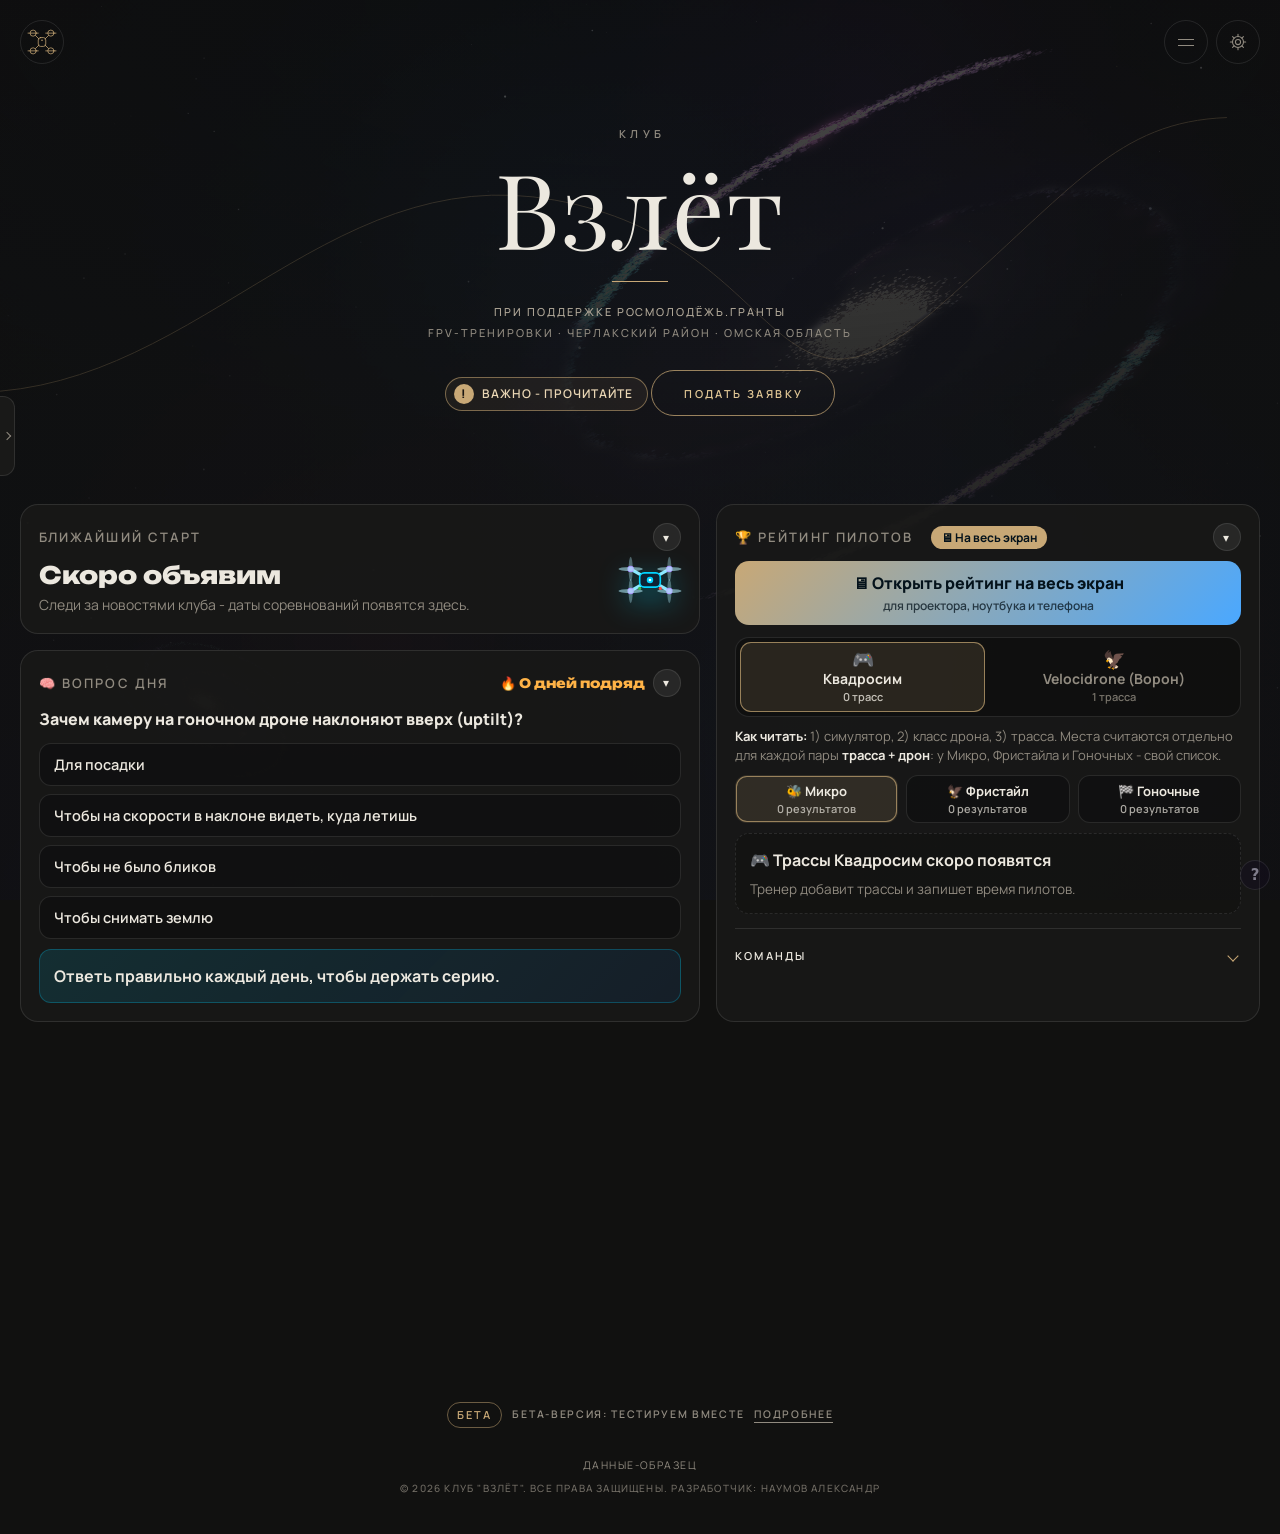
==== commit 570b1185: "Merge remote-tracking branch 'origin/main' into claude/project-thread-v0ngyb # Conflicts: #	mini.css" ====
--- a/new.html
+++ b/new.html
@@ -646,7 +646,7 @@
     </div>
   </div>
   <div class="mn-hero">
-    <svg class="mn-fly" viewBox="0 0 1200 420" preserveAspectRatio="xMidYMid slice" aria-hidden="true"><path class="mn-tr" pathLength="1" d="M-40 330 C 180 340 300 110 520 150 S 720 390 880 250 S 1060 50 1240 80"/><g class="mn-dot"><circle r="9" class="g"/><circle r="2.6"/><animateMotion dur="14s" begin="2.6s" repeatCount="indefinite" calcMode="spline" keyTimes="0;1" keySplines=".45 .05 .55 .95" path="M-40 330 C 180 340 300 110 520 150 S 720 390 880 250 S 1060 50 1240 80"/></g></svg>
+    <svg class="mn-fly" viewBox="0 0 1200 420" preserveAspectRatio="xMidYMid slice" aria-hidden="true"><path class="mn-tr" pathLength="1" d="M-40 330 C 180 340 300 110 520 150 S 720 390 880 250 S 1060 50 1240 80"/><g class="mn-dot"><circle r="4.5" class="g"/><circle r="1.6"/><animateMotion id="mnFly1" dur="1.7s" begin="0.35s" fill="freeze" calcMode="spline" keyPoints="0;1" keyTimes="0;1" keySplines=".5 0 .2 1" path="M-40 330 C 180 340 300 110 520 150 S 720 390 880 250 S 1060 50 1240 80"/><animateMotion dur="16s" begin="mnFly1.end+1.2s" repeatCount="indefinite" calcMode="spline" keyPoints="1;0" keyTimes="0;1" keySplines=".45 .05 .55 .95" path="M-40 330 C 180 340 300 110 520 150 S 720 390 880 250 S 1060 50 1240 80"/></g></svg>
     <p class="mn-cap">Клуб <span class="coach-badge coach-only" id="coachBadge">тренер</span></p>
     <h1 class="mn-t" aria-label="Клуб Взлёт"><span class="mn-tl" aria-hidden="true"><span style="--i:0">В</span><span style="--i:1">з</span><span style="--i:2">л</span><span style="--i:3">ё</span><span style="--i:4">т</span></span></h1>
     <i class="mn-rule" aria-hidden="true"></i>
--- a/mini.css
+++ b/mini.css
@@ -67,24 +67,24 @@
 /* ---------- название ---------- */
 .mn-hero{position:relative;text-align:center;padding:clamp(34px,7vw,64px) 0 clamp(30px,5vw,48px);isolation:isolate}
 .mn-fly{position:absolute;inset:-10px -20px;width:calc(100% + 40px);height:calc(100% + 20px);z-index:-1;pointer-events:none;overflow:visible}
-.mn-tr{fill:none;stroke:var(--mn-a);stroke-width:1;vector-effect:non-scaling-stroke;opacity:.2;stroke-dasharray:1;stroke-dashoffset:1;animation:mnDraw 2.6s cubic-bezier(.5,0,.2,1) .35s both}
-.mn-dot{color:var(--mn-a2);opacity:0;animation:mnFade 1s ease 2.7s both}
+.mn-tr{fill:none;stroke:var(--mn-a);stroke-width:1;vector-effect:non-scaling-stroke;opacity:.2;stroke-dasharray:1;stroke-dashoffset:1;animation:mnDraw 1.7s cubic-bezier(.5,0,.2,1) .35s both}
+.mn-dot{color:var(--mn-a2);opacity:0;animation:mnFade .35s ease .1s both}
 .mn-dot circle{fill:currentColor}
-.mn-dot .g{opacity:.14}
-.mn-cap{margin:0;color:var(--dim);font:600 11px/1 Manrope,system-ui,sans-serif;letter-spacing:.42em;text-indent:.42em;text-transform:uppercase;animation:mnCap 1s var(--mn-e) .15s both}
+.mn-dot .g{opacity:.18}
+.mn-cap{margin:0;color:var(--dim);font:600 11px/1 Manrope,system-ui,sans-serif;letter-spacing:.42em;text-indent:.42em;text-transform:uppercase;animation:mnCap 1s var(--mn-e) 1.9s both}
 html.mn .mn-cap .coach-badge{all:unset;margin-left:8px;color:var(--mn-a);letter-spacing:.2em;font-size:10px}
 html.mn .mn-cap .coach-badge::before{content:"· "}
 html.mn h1.mn-t{margin:12px 0 0;font:400 clamp(52px,13.5vw,104px)/1.08 var(--mn-serif);letter-spacing:.01em;color:var(--text)}
 .mn-tl{display:inline-flex;overflow:hidden;padding:.12em .06em .1em;margin:-.12em -.06em -.1em}
-.mn-tl span{display:block;transform:translateY(112%);animation:mnUp 1.1s var(--mn-e) both;animation-delay:calc(var(--i)*80ms + .3s)}
-.mn-rule{display:block;width:56px;height:1px;margin:18px auto 20px;background:var(--mn-a);transform-origin:50% 50%;animation:mnRule 1s var(--mn-e) .95s both}
+.mn-tl span{display:block;transform:translateY(112%);animation:mnUp 1.1s var(--mn-e) both;animation-delay:calc(var(--i)*80ms + 2s)}
+.mn-rule{display:block;width:56px;height:1px;margin:18px auto 20px;background:var(--mn-a);transform-origin:50% 50%;animation:mnRule 1s var(--mn-e) 2.55s both}
 html.mn .mn-sub{margin:0;color:var(--dim);font:500 11px/1.9 Manrope,system-ui,sans-serif;letter-spacing:.18em;text-transform:uppercase;text-wrap:balance}
-.mn-s1{animation:mnRise .9s var(--mn-e) 1.1s both}
-.mn-s2{animation:mnRise .9s var(--mn-e) 1.2s both}
+.mn-s1{animation:mnRise .9s var(--mn-e) 2.7s both}
+.mn-s2{animation:mnRise .9s var(--mn-e) 2.8s both}
 html.mn .mn-s1{color:#b3aa9a}
 
 /* единственная кнопка шапки: тихая, с рамкой; при наведении заливка проявляется из центра */
-.mn-cta{all:unset;box-sizing:border-box;position:relative;overflow:hidden;cursor:pointer;display:inline-flex;align-items:center;justify-content:center;margin-top:26px;min-height:46px;padding:0 30px;border-radius:999px;border:1px solid rgba(200,168,118,.75);color:var(--mn-a2);font:600 11px/1 Manrope,system-ui,sans-serif;letter-spacing:.22em;text-indent:.22em;text-transform:uppercase;animation:mnRise .9s var(--mn-e) 1.35s both;transition:color .45s var(--mn-e),border-color .45s,letter-spacing .6s var(--mn-e);-webkit-tap-highlight-color:transparent}
+.mn-cta{all:unset;box-sizing:border-box;position:relative;overflow:hidden;cursor:pointer;display:inline-flex;align-items:center;justify-content:center;margin-top:26px;min-height:46px;padding:0 30px;border-radius:999px;border:1px solid rgba(200,168,118,.75);color:var(--mn-a2);font:600 11px/1 Manrope,system-ui,sans-serif;letter-spacing:.22em;text-indent:.22em;text-transform:uppercase;animation:mnRise .9s var(--mn-e) 2.95s both;transition:color .45s var(--mn-e),border-color .45s,letter-spacing .6s var(--mn-e);-webkit-tap-highlight-color:transparent}
 .mn-cta[hidden]{display:none}
 .mn-cta::before{content:"";position:absolute;inset:0;background:var(--mn-a);transform:scaleX(0);transition:transform .55s var(--mn-e);border-radius:inherit}
 .mn-cta span{position:relative}
@@ -145,7 +145,7 @@
 .tm-new{margin-top:6px}
 
 /* ---------- плавное появление: содержимое после шапки, блоки ниже экрана - при прокрутке ---------- */
-html.mn #t-club{animation:mnRise 1s var(--mn-e) 1.5s both}
+html.mn #t-club{animation:mnRise 1s var(--mn-e) 3.1s both}
 .mn-rv{opacity:0;translate:0 18px}
 .mn-rv.mn-in{opacity:1;translate:0 0;transition:opacity .8s var(--mn-e),translate .9s var(--mn-e);transition-delay:calc(var(--d,0)*90ms)}
 
@@ -233,6 +233,33 @@
 html.mn .mn-r [data-spk-panel] .btn:hover{color:var(--text)!important}
 html.mn .selbar>.btn{border:0!important;border-bottom:1px solid var(--line)!important;border-radius:0!important;color:var(--dim)!important}
 
+/* =====================================================================
+   23.11: меню и шестерёнка без окошка. От кнопки справа налево пробегает
+   тонкая линия, под ней сверху вниз по очереди проявляются слова с чёрточкой.
+   Страница за ними мягко затемняется. Только transform и opacity.
+   ===================================================================== */
+.mn-veil{position:fixed;inset:0;z-index:25;background:rgba(14,14,13,.9);opacity:0;pointer-events:none;transition:opacity .45s var(--mn-e)}
+.mn-veil.on{opacity:1;pointer-events:auto}
+.mn-pop{background:none!important;border:0!important;box-shadow:none!important;border-radius:0;padding:0;top:calc(100% + 16px);width:min(340px,calc(100vw - 40px));animation:none;text-align:right}
+.mn-pop::before{content:"";display:block;height:1px;margin:0 0 10px;background:linear-gradient(270deg,var(--mn-a),rgba(200,168,118,.15));transform-origin:100% 50%;transform:scaleX(0);animation:mnLine .55s var(--mn-e) forwards}
+.mn-ph{margin:0 0 8px;opacity:0;animation:mnWord .5s var(--mn-e) .3s forwards}
+.mn-st{border:0!important;padding:0 0 6px;margin:0;display:flex;justify-content:flex-end;opacity:0;animation:mnWord .5s var(--mn-e) .36s forwards}
+.mn-row{justify-content:flex-start;flex-direction:row-reverse;gap:14px;min-height:48px;padding:0;border-radius:0;background:none!important;
+  font:400 clamp(22px,6vw,26px)/1.1 var(--mn-serif);letter-spacing:.01em;color:var(--text);
+  opacity:0;animation:mnWord .55s var(--mn-e) forwards;animation-delay:calc(var(--k,0)*70ms + .42s);transition:color .3s,transform .45s var(--mn-e)}
+.mn-row::after{width:18px;opacity:.35;flex:none}
+.mn-row:hover{padding:0;transform:translateX(-8px);color:var(--mn-a2)}
+.mn-row:hover::after{width:28px;opacity:.9}
+.mn-row.on{color:var(--mn-a2)}
+.mn-row small{order:0;margin:0;font:600 10px/1 Manrope,system-ui,sans-serif;letter-spacing:.16em;text-transform:uppercase}
+/* закрытие: слова уходят вверх, линия сворачивается к кнопке */
+.mn-pop.out::before{transform:scaleX(1);animation:mnLineOut .4s var(--mn-e) .05s forwards}
+.mn-pop.out .mn-ph,.mn-pop.out .mn-st,.mn-pop.out .mn-row{opacity:1;animation:mnWordOut .25s ease-in forwards;animation-delay:0s}
+@keyframes mnLine{to{transform:scaleX(1)}}
+@keyframes mnLineOut{to{transform:scaleX(0)}}
+@keyframes mnWord{from{opacity:0;transform:translateY(-10px)}to{opacity:1;transform:none}}
+@keyframes mnWordOut{to{opacity:0;transform:translateY(-6px)}}
+@media (prefers-reduced-motion:reduce){.mn-pop::before{transform:none;animation:none}.mn-ph,.mn-st,.mn-row{opacity:1;animation:none}.mn-veil{transition:none}}
 /* 24.11: кнопка "Важно - прочитайте" -> к плашке "Бета" внизу */
 .mn-imp{display:inline-flex;align-items:center;gap:8px;margin:10px auto 0;padding:6px 14px 6px 8px;border-radius:999px;border:1px solid rgba(200,168,118,.55);background:rgba(200,168,118,.08);color:#e9d6b4;font:600 12px/1 Manrope,system-ui,sans-serif;letter-spacing:.08em;text-transform:uppercase;cursor:pointer;transition:background .2s,border-color .2s}
 .mn-imp:hover,.mn-imp:focus-visible{background:rgba(200,168,118,.18);border-color:#c8a876}
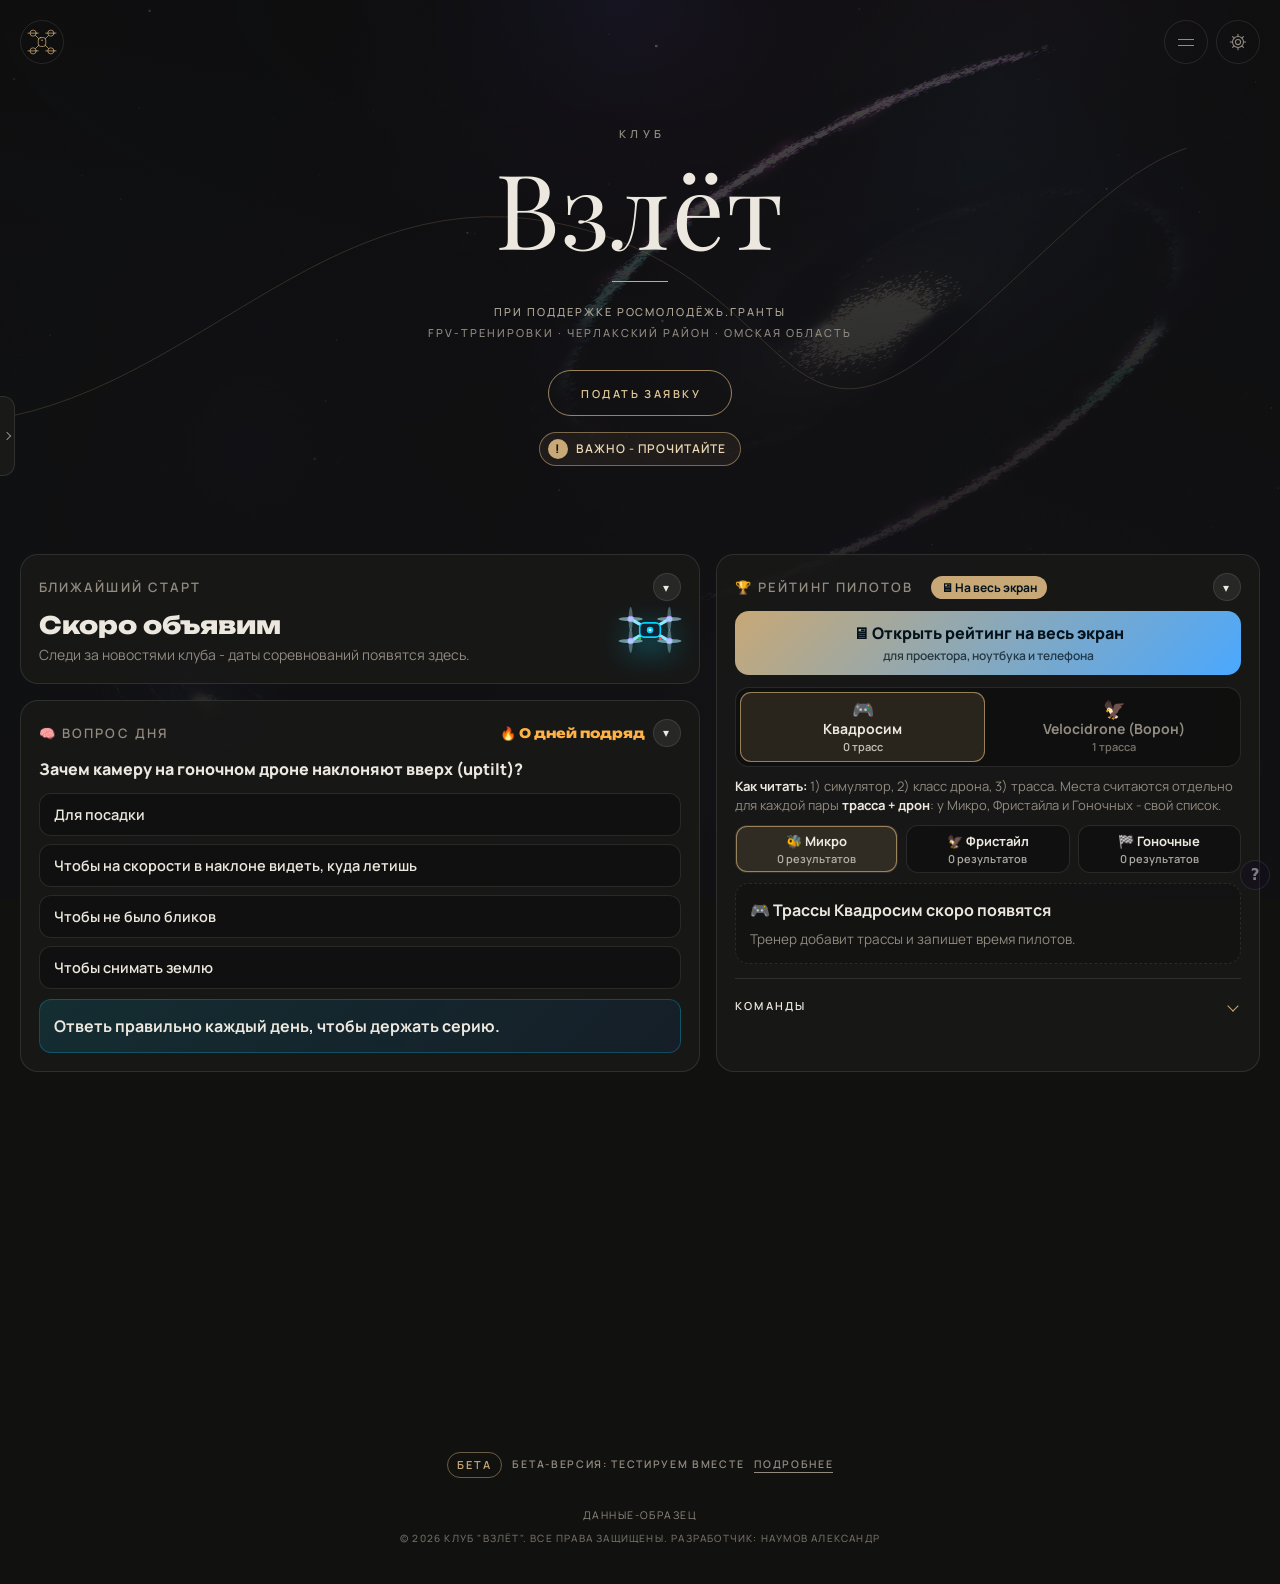
==== commit e957e528: "Взлёт new.html: "Важно - прочитайте" под "Подать заявку"; после "Понятно" плавно обратно наверх Co-A" ====
--- a/new.html
+++ b/new.html
@@ -652,8 +652,8 @@
     <i class="mn-rule" aria-hidden="true"></i>
     <p class="mn-sub mn-s1">при поддержке Росмолодёжь.Гранты</p>
     <p class="mn-sub mn-s2" id="vzSub">FPV-тренировки · Черлакский район · Омская область</p>
+    <button class="mn-cta" id="zayBtn" type="button" onclick="openZay()"><span>Подать заявку</span></button>
     <button class="mn-imp" id="mnImp" type="button" aria-label="Важно: прочитайте про бета-версию"><i aria-hidden="true">!</i><span>Важно - прочитайте</span></button>
-    <button class="mn-cta" id="zayBtn" type="button" onclick="openZay()"><span>Подать заявку</span></button>
   </div>
 </header>
 
--- a/mini.css
+++ b/mini.css
@@ -268,3 +268,6 @@
 #pnBeta.mn-flash{animation:mnFlash 1.8s ease 1}
 @keyframes mnFlash{0%,100%{box-shadow:0 0 0 0 rgba(200,168,118,0)}25%,60%{box-shadow:0 0 0 4px rgba(200,168,118,.75)}}
 @media(prefers-reduced-motion:reduce){.mn-imp i,#pnBeta.mn-flash{animation:none}}
+/* 24.11: "Важно - прочитайте" - отдельной строкой под "Подать заявку", появляется последней */
+.mn-hero .mn-imp{display:flex;width:max-content;max-width:100%;margin:16px auto 0;animation:mnRise .9s var(--mn-e) 3.05s both}
+@media (prefers-reduced-motion:reduce){.mn-hero .mn-imp{animation:none}}
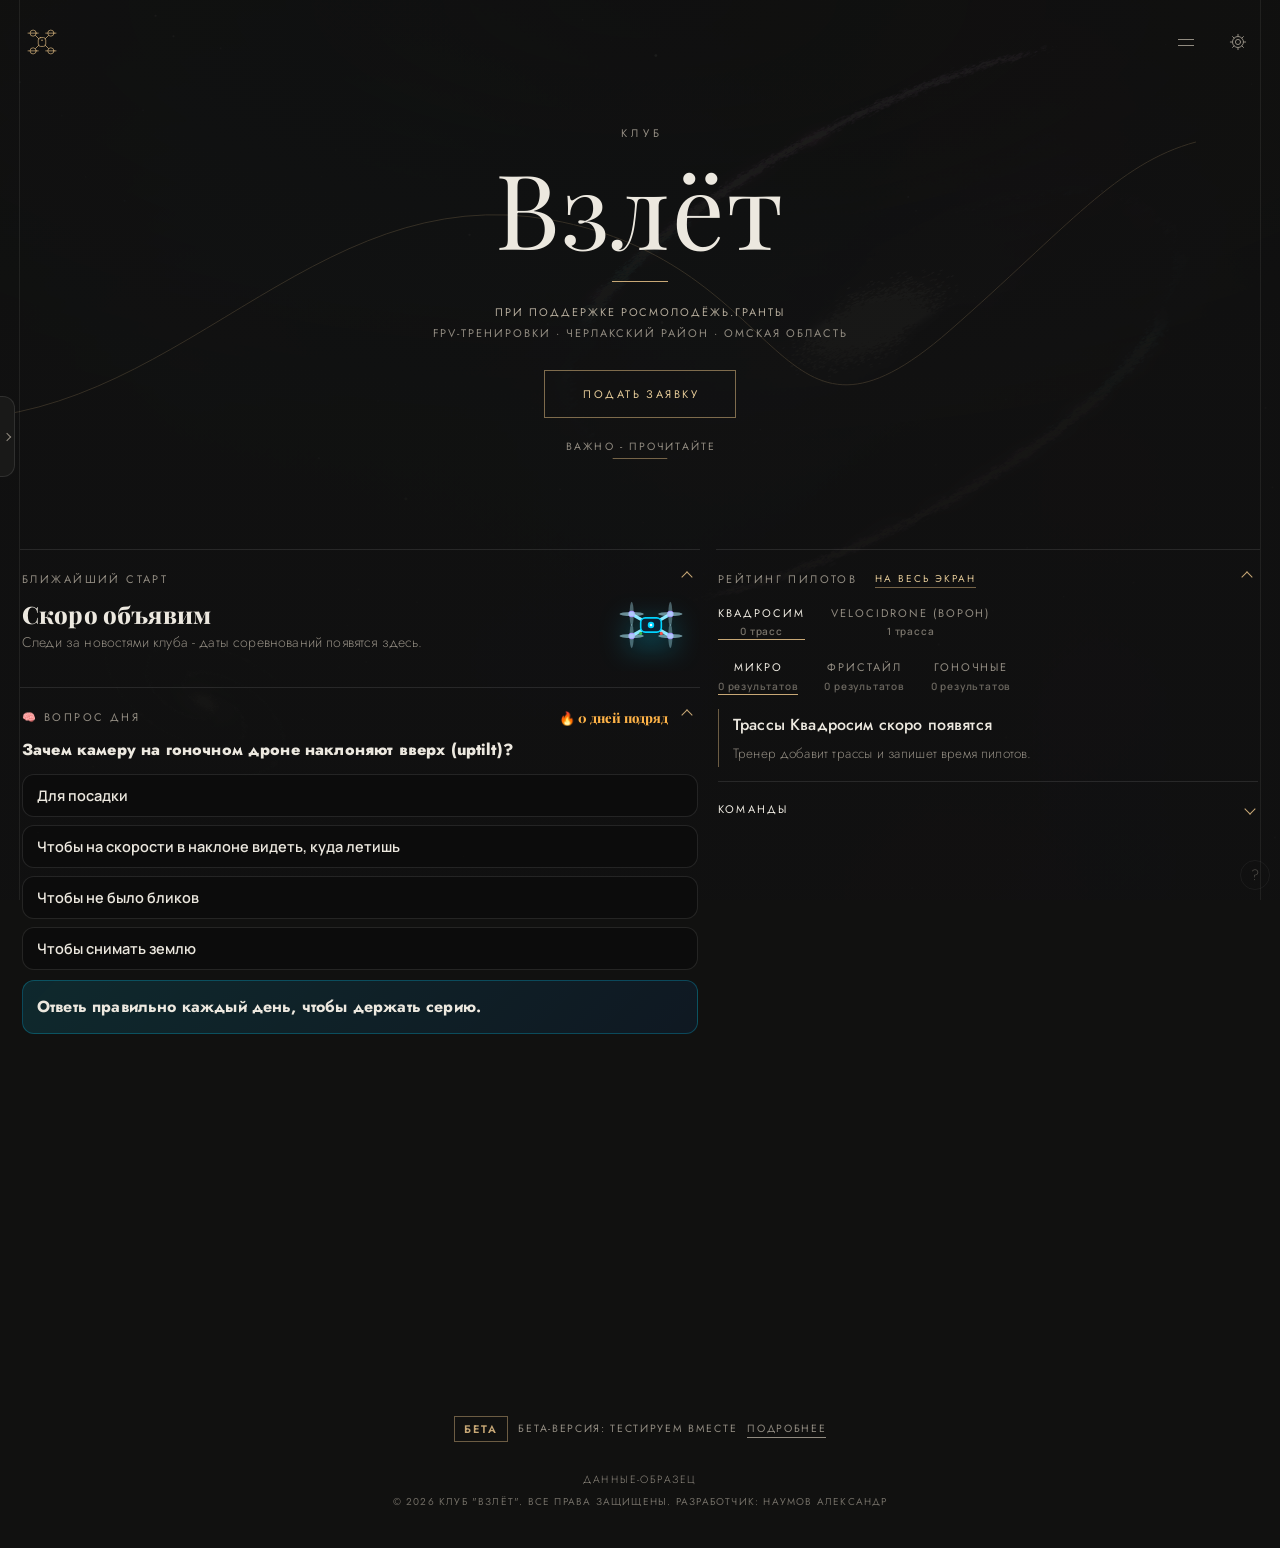
==== commit 82f4c578: "Взлёт: заставка первой, тонкий стиль (Jost из репозитория, линии вместо коробок) Плашка Бета больше " ====
--- a/new.html
+++ b/new.html
@@ -621,7 +621,7 @@
 <style>/* 17.11: ровная раскладка на ПК - если слева в пульте нет блоков (скрыты), рейтинг на всю ширину; нижние блоки в две равные колонки */
 @media(min-width:861px){.pult:not(:has(.pl:not(#plPod):not(#plChk):not([hidden]))) #plPod{grid-column:1/-1;grid-row:auto}.pult:not(:has(.pl:not(#plPod):not(#plChk):not([hidden]))){grid-template-columns:1fr}}
 @media(min-width:981px){#t-club>.grid{grid-template-columns:repeat(2,minmax(0,1fr))}#t-club>.grid>.card{grid-column:span 1}}</style>
-<link rel="stylesheet" href="mini.css">
+<link rel="stylesheet" href="mini.css?v=20261124t">
 </head>
 <body>
 
@@ -690,10 +690,10 @@
 window.KURS_ONLY_LINK = true;
 (function () {
   var U = window.KURS_URL; if (!U) return;
-  var card = '<div id="kursLink"><span class="kx-tag">★ ОТДЕЛЬНЫЙ ПОЛНЫЙ КУРС</span>' +
-    '<h3>🎓 Обучающий курс FPV</h3>' +
+  var card = '<div id="kursLink"><span class="kx-tag">Отдельный полный курс</span>' +
+    '<h3>Обучающий курс FPV</h3>' +
     '<p>Полноценный курс от первого взлёта до гонок: всё по порядку, с проверками и своим рейтингом. Это не шпаргалка - здесь учатся по-настоящему.</p>' +
-    '<ul><li>📚 Модули по шагам</li><li>🕹 Тренажёры</li><li>✅ Проверки и задания</li><li>🏆 Свой рейтинг курса</li></ul>' +
+    '<ul><li>Модули по шагам</li><li>Тренажёры</li><li>Проверки и задания</li><li>Свой рейтинг курса</li></ul>' +
     '<a class="btn" style="background:linear-gradient(135deg,#fde047,#38bdf8 60%,#0077ff);color:#04121b;border:0;font-weight:800" href="' + U + '" onclick="kursGo(this)">Открыть курс →</a>' +
     '<div style="color:var(--dim);font-size:12.5px;margin-top:10px">Вход тем же личным кодом, что и в клубе.</div></div>';
   /* Вход ученика переносим в курс: #perenos=base64(UTF-8 JSON {"spk_vzlet": ...}) */
@@ -2634,7 +2634,7 @@
 <script src="zadaniya-vzlet.js" defer></script>
 <script src="moduli2.js" defer></script>
 <script src="trener-panel.js" defer></script>
-<script src="mini.js" defer></script>
+<script src="mini.js?v=20261124t" defer></script>
 <script src="rating.js" defer></script>
 <script>if('serviceWorker' in navigator && location.protocol==='https:') navigator.serviceWorker.register('sw.js',{scope:'./'}).catch(()=>{});</script>
 <script>
--- a/rating.css
+++ b/rating.css
@@ -149,3 +149,153 @@
 .rt-mn{text-decoration:none}
 .rt-r em.md{font-size:1em;font-family:inherit;white-space:nowrap}
 @media(max-width:820px),(max-height:520px){.rt-r em.md{font-size:.85em}}
+
+/* =====================================================================
+   24.11: СТРОГИЙ ВИД рейтинга на весь экран (как основной сайт, вариант A).
+   Графит, один латунный акцент, тонкие линии; переключатели - слова с
+   подчёркиванием, без круглых кнопок и ярких заливок. На телефоне шапка и
+   переключатели компактные, каждая строка листается пальцем вбок, а сам
+   рейтинг занимает остальной экран.
+   ===================================================================== */
+#rtScreen{--rA:#c8a876;--rA2:#e2c896;--rL:rgba(255,255,255,.1);--rD:#918b80;--rT:#ece8df;--rE:cubic-bezier(.2,.7,.2,1);
+  background:#111110;color:var(--rT)}
+html.rt body{background:#111110}
+#rtScreen button,#rtScreen a{-webkit-tap-highlight-color:transparent}
+/* шапка */
+.rt-top{background:none;border-bottom:1px solid var(--rL);padding:.9em 1.2em .7em;gap:.4em 1em}
+.rt-ttl b{font:400 1.45em/1.15 "Playfair Display",Georgia,serif;letter-spacing:.01em}
+.rt-ttl small{color:var(--rD);font:600 .62em/1.6 Manrope,system-ui,sans-serif;letter-spacing:.18em;text-transform:uppercase}
+.rt-tools{gap:.2em 1.1em}
+.rt-b{min-height:2.6em;padding:0;border:0!important;border-radius:0;background:none!important;color:var(--rD)!important;
+  font:600 .62em/1 Manrope,system-ui,sans-serif;letter-spacing:.18em;text-transform:uppercase;position:relative;transition:color .3s}
+.rt-b::after{content:"";position:absolute;left:0;right:0;bottom:.55em;height:1px;background:var(--rA);transform:scaleX(0);transition:transform .45s var(--rE)}
+.rt-b:hover{color:var(--rT)!important}
+.rt-b.on{color:var(--rA2)!important}.rt-b.on::after{transform:scaleX(1)}
+.rt-back{color:var(--rT)!important}
+#rtScreen select{min-height:2.6em;border:0!important;border-bottom:1px solid var(--rL)!important;border-radius:0;background:transparent!important;
+  font:600 .62em/1 Manrope,system-ui,sans-serif;letter-spacing:.14em;text-transform:uppercase;color:var(--rT);padding:0 .2em}
+/* переключатели: симулятор, класс дрона, трасса, вид */
+.rt-ctl{gap:.15em;padding:.4em 1.2em 0}
+.rt-row{gap:.2em 1.6em}
+.rt-seg,.rt-chips,.rt-tabs{display:flex;flex-wrap:nowrap;gap:0 1.3em;overflow-x:auto;scrollbar-width:none;padding:0;border:0}
+.rt-seg::-webkit-scrollbar{display:none}
+.rt-seg button,.rt-chips button,.rt-tabs button{flex:none;position:relative;min-height:2.9em;padding:0;border:0!important;border-radius:0!important;
+  background:none!important;color:var(--rD)!important;opacity:1;font:600 .74em/1 Manrope,system-ui,sans-serif;letter-spacing:.14em;text-transform:uppercase;white-space:nowrap;transition:color .3s}
+.rt-seg button::after,.rt-chips button::after,.rt-tabs button::after{content:"";position:absolute;left:0;right:0;bottom:.5em;height:1px;background:var(--rA);transform:scaleX(0);transition:transform .5s var(--rE)}
+.rt-seg button:hover,.rt-chips button:hover,.rt-tabs button:hover{color:var(--rT)!important}
+.rt-seg button.on,.rt-chips button.on,.rt-tabs button.on{color:var(--rT)!important;border:0!important}
+.rt-seg button.on::after,.rt-chips button.on::after,.rt-tabs button.on::after{transform:scaleX(1)}
+.rt-chips button.no{color:rgba(145,139,128,.5)!important}
+.rt-seg button small{margin-left:.5em;font-size:.85em;letter-spacing:0;color:var(--rD);opacity:.8}
+.rt-tabs{border-top:1px solid var(--rL);margin-top:.15em}
+.rt-tabs button i{display:none}
+.rt-chips button{text-transform:none;letter-spacing:.02em;font:400 1.05em/1 "Playfair Display",Georgia,serif}
+.rt-arr{width:2em;height:2.4em;border:0!important;border-radius:0!important;background:none!important;color:var(--rD);font:300 1.5em/1 Manrope,system-ui,sans-serif;transition:color .3s}
+.rt-arr:hover{color:var(--rA2)}
+/* содержимое */
+.rt-main{padding:1em 1.2em 6em}
+.rt-hd h2{font:400 2.1em/1.1 "Playfair Display",Georgia,serif}
+.rt-d{color:var(--rA2);font:600 .7em/1 Manrope,system-ui,sans-serif;letter-spacing:.16em;text-transform:uppercase}
+.rt-n,.rt-full,.rt-dim{color:var(--rD)}
+.rt-pod{gap:.7em}
+.rt-pc{background:none!important;border:1px solid var(--rL)!important;border-radius:16px;padding:1em .5em .9em;gap:.25em}
+.rt-pc.p1{border-color:rgba(200,168,118,.6)!important}
+.rt-pc b{font:600 1em/1.2 Manrope,system-ui,sans-serif}
+.rt-pc em{font:300 2.1em/1.05 Manrope,system-ui,sans-serif;font-variant-numeric:tabular-nums;letter-spacing:-.01em}
+.rt-pc small{color:var(--rD);letter-spacing:.06em}
+.rm{display:inline-grid;place-items:center;width:1.9em;height:1.9em;border-radius:50%;border:1px solid currentColor;text-decoration:none;font:400 1em/1 "Playfair Display",Georgia,serif}
+.rt-pc i{font-size:1.15em;margin-bottom:.2em}
+.rt-r i .rm{width:1.7em;height:1.7em;font-size:.9em}
+.m1{color:#c8a876}.m2{color:#aeb2b8}.m3{color:#a97c58}
+.rd{display:inline-block;width:.55em;height:.55em;border-radius:50%;background:currentColor;margin:0 .25em 0 .15em;vertical-align:.05em;text-decoration:none}
+.rt-list{gap:0}
+.rt-r{background:none!important;border:0!important;border-bottom:1px solid var(--rL)!important;border-radius:0!important;min-height:3.2em;padding:.5em .2em}
+.rt-r::before{display:none!important}
+.rt-r i{font:400 1.05em/1 "Playfair Display",Georgia,serif;color:var(--rD)}
+.rt-r em{font:400 1.25em/1 Manrope,system-ui,sans-serif;font-variant-numeric:tabular-nums}
+.rt-r em.md{font-size:.9em;color:var(--rT)}
+.rt-none{border:1px dashed var(--rL);border-radius:16px}
+.rt-none b{font:400 1.3em/1.2 "Playfair Display",Georgia,serif}
+.rt-mx{border-color:var(--rL);border-radius:16px}
+.rt-mx th{background:#171716;font-weight:600;letter-spacing:.06em}
+.rt-mx th:first-child,.rt-mx td:first-child{background:#141413}
+.rt-mx th,.rt-mx td{border-color:var(--rL)}
+.rt-mx td.best,.rt-rr em{color:var(--rA2)}
+.rt-pcard,.rt-rc{background:none;border-color:var(--rL);border-radius:16px}
+.rt-pcard h3,.rt-rc h3{font:400 1.5em/1.2 "Playfair Display",Georgia,serif}
+.rt-rc h3{font-size:1.15em}
+.rt-ps>b{color:var(--rA2);font-weight:600;letter-spacing:.12em;text-transform:uppercase;font-size:.75em}
+.rt-pr,.rt-rr{border-color:var(--rL)}
+.rt-prog{height:2px;background:rgba(255,255,255,.06)}.rt-prog i{background:var(--rA)}
+.rt-h3 .rt-b{font-size:.6em}
+/* главная кнопка внизу: тонкая полоса во всю ширину, без "таблетки" */
+.rt-fab{left:0;right:0;bottom:0;min-height:3.6em;padding:0 1em;border:0!important;border-top:1px solid rgba(200,168,118,.45)!important;border-radius:0!important;
+  background:rgba(17,17,16,.96)!important;box-shadow:none!important;color:var(--rA2)!important;font:600 .78em/1 Manrope,system-ui,sans-serif!important;letter-spacing:.22em;text-transform:uppercase;transition:background .35s,color .35s}
+.rt-fab:hover{background:var(--rA)!important;color:#141413!important}
+@media(min-width:821px){.rt-fab{left:auto;right:1.4em;bottom:1.2em;border:1px solid rgba(200,168,118,.7)!important;border-radius:999px!important;padding:0 2em}}
+/* окно ввода времени */
+.rt-ent{background:#111110}
+.re-ctx,.re-r{background:none;border-color:var(--rL);border-radius:16px}
+.re-q,.re-md input{background:#141413;border-color:var(--rL);border-radius:12px}
+.re-grid button{background:none;border-color:var(--rL);border-radius:12px}
+.re-grid button.on{background:rgba(200,168,118,.12)!important;border-color:var(--rA)!important;color:var(--rT)!important}
+.re-grid button.on small{color:var(--rD)}
+.re-who b{font:400 1.6em/1.2 "Playfair Display",Georgia,serif}
+.re-who span{color:var(--rA2)}
+.re-who button,.re-cr button,.re-rc button{border-color:var(--rL);border-radius:12px;background:none}
+.re-ctxl{color:var(--rA2);font-weight:600}
+.re-time{border:1px solid rgba(200,168,118,.6);border-radius:14px;background:#141413;font:300 2.6em/1.2 Manrope,system-ui,sans-serif;font-variant-numeric:tabular-nums}
+.re-save{background:none;border:1px solid rgba(200,168,118,.75);border-radius:12px;color:var(--rA2);font:600 .85em/1 Manrope,system-ui,sans-serif;letter-spacing:.22em;text-transform:uppercase;min-height:3.6em;transition:background .35s,color .35s}
+.re-save:hover{background:var(--rA);color:#141413}
+.re-ok{background:none;border-color:rgba(200,168,118,.5);border-radius:16px}
+.re-ok em{font:300 2.2em/1.1 Manrope,system-ui,sans-serif}.re-ok strong{color:var(--rA2)}.re-ok small{color:#9fbf98}
+.re-pre.ok{color:#9fbf98}.re-pre.bad{color:#d39a8a}
+/* кнопки открытия рейтинга на основном сайте */
+.rt-open{background:none!important;border:1px solid rgba(200,168,118,.6);border-radius:14px;color:var(--rA2,#e2c896)!important;box-shadow:none!important;
+  font:600 11px/1.4 Manrope,system-ui,sans-serif;letter-spacing:.2em;text-transform:uppercase}
+.rt-open small{color:#918b80;letter-spacing:.06em;text-transform:none;font-size:11px;opacity:1}
+.rt-hb{background:none!important;border:1px solid rgba(200,168,118,.5);color:#e2c896!important;letter-spacing:.12em;text-transform:uppercase;font-size:10px}
+
+/* телефон: шапка и переключатели компактные, рейтинг занимает остальной экран и листается сам */
+@media(max-width:820px),(max-height:520px){
+  #rtScreen{overflow:hidden}
+  .rt-main{flex:1;min-height:0;overflow-y:auto;padding:.8em 1em 5em}
+  .rt-top{display:grid;grid-template-columns:auto auto auto minmax(0,1fr) auto;align-items:center;column-gap:1.1em;row-gap:0;padding:.7em 1em .1em}
+  .rt-tools{display:contents}
+  .rt-top .rt-ttl{grid-column:1/5;grid-row:1;min-width:0}
+  .rt-ttl b{display:block;font-size:1.2em;white-space:nowrap;overflow:hidden;text-overflow:ellipsis}
+  .rt-back{grid-column:5;grid-row:1;justify-self:end}
+  #rtVil{grid-column:1;grid-row:2;max-width:9em}#rtAuto{grid-column:2;grid-row:2}#rtFs{grid-column:3;grid-row:2}
+  #rtPin{grid-column:5;grid-row:2;justify-self:end}
+  .rt-b,#rtScreen select{letter-spacing:.14em}
+  .rt-rl{display:none}.rt-top{column-gap:.9em}#rtVil{max-width:7.5em}
+  .rt-ctl{padding:.1em 1em 0}
+  .rt-row{flex-direction:column;align-items:stretch;flex-wrap:nowrap;gap:0}
+  .rt-row.rt-trk{flex-direction:row;align-items:center;gap:.6em}.rt-trk .rt-chips{flex:1;min-width:0}
+  .rt-seg,.rt-chips,.rt-tabs{gap:0 1.1em}
+  .rt-seg button,.rt-chips button,.rt-tabs button{min-height:2.6em}
+  .rt-hd{margin-bottom:.2em}.rt-hd h2{font-size:1.6em}
+  .rt-pod{gap:.45em;margin:.4em 0}
+  .rt-pc{padding:.7em .3em .6em;border-radius:12px}
+  .rt-pc em{font-size:1.45em}.rt-pc b{font-size:.85em}
+  .rt-r{grid-template-columns:2.2em minmax(0,1fr) auto}
+}
+
+/* одна кнопка входа: внизу "Войти по PIN", верхняя "Войти" не нужна (после входа наверху "Выйти") */
+.rt-pinb{display:none!important}
+/* строка, что не влезла, мягко гаснет справа - видно, что её можно листать */
+@media(max-width:820px){.rt-tabs,.rt-seg{-webkit-mask-image:linear-gradient(90deg,#000 88%,transparent);mask-image:linear-gradient(90deg,#000 88%,transparent);padding-right:1.5em}}
+@media(max-width:380px){.rt-top{column-gap:.6em!important;padding-left:.8em;padding-right:.8em}.rt-top .rt-b,#rtScreen .rt-top select{letter-spacing:.08em}}
+/* на сайте одна кнопка входа в рейтинг - "На весь экран" в заголовке блока (и пункт в меню), большая карточка-дубль не нужна */
+html.mn .rt-open{display:none}
+/* телефон боком: переключатели в строку, заголовок короче, рейтингу остаётся место */
+@media(max-height:520px){
+  .rt-ttl small{display:none}
+  .rt-top{padding-top:.4em}
+  .rt-row{flex-direction:row!important;flex-wrap:wrap!important;gap:0 1.8em!important}
+  .rt-row>*{min-width:0}
+  .rt-seg button,.rt-chips button,.rt-tabs button,.rt-b,#rtScreen select{min-height:2.2em}
+  .rt-trk{flex-wrap:nowrap!important}
+  .rt-hd h2{font-size:1.25em}
+  .rt-fab{left:auto!important;right:1em!important;bottom:.6em!important;width:auto!important;border:1px solid rgba(200,168,118,.6)!important;border-radius:999px!important;padding:0 1.4em!important;min-height:2.6em!important}
+}
--- a/mini.css
+++ b/mini.css
@@ -3,6 +3,8 @@
 @font-face{font-family:"Playfair Display";font-style:normal;font-weight:400 900;font-display:swap;src:url(fonts/PlayfairDisplay-cyrillic.woff2) format("woff2");unicode-range:U+0301,U+0400-045F,U+0490-0491,U+04B0-04B1,U+2116}
 @font-face{font-family:"Playfair Display";font-style:normal;font-weight:400 900;font-display:swap;src:url(fonts/PlayfairDisplay-latin.woff2) format("woff2");unicode-range:U+0000-00FF,U+0131,U+0152-0153,U+02BB-02BC,U+02C6,U+02DA,U+02DC,U+2000-206F,U+20AC,U+2122,U+2212,U+FEFF,U+FFFD}
 
+@font-face{font-family:"Jost";font-style:normal;font-weight:100 900;font-display:swap;src:url(fonts/Jost-cyrillic.woff2) format("woff2");unicode-range:U+0301,U+0400-045F,U+0490-0491,U+04B0-04B1,U+2116}
+@font-face{font-family:"Jost";font-style:normal;font-weight:100 900;font-display:swap;src:url(fonts/Jost-latin.woff2) format("woff2");unicode-range:U+0000-00FF,U+0131,U+0152-0153,U+02BB-02BC,U+02C6,U+02DA,U+02DC,U+0304,U+0308,U+0329,U+2000-206F,U+20AC,U+2122,U+2191,U+2193,U+2212,U+2215,U+FEFF,U+FFFD}
 html.mn{
   --bg:#111110; --panel:#191918; --panel2:#1f1f1d; --line:rgba(255,255,255,.1);
   --text:#ece8df; --dim:#918b80; --accent:#c8a876;
@@ -42,19 +44,19 @@
 /* Заявки и Ошибки (после входа по PIN) - тихими словами */
 html.mn .mn-r [data-spk-panel]{display:flex;gap:2px;align-items:center;margin:0}
 html.mn .mn-r [data-spk-panel][hidden]{display:none}
-html.mn .mn-r [data-spk-panel] button{all:unset;box-sizing:border-box;cursor:pointer;min-height:44px;padding:0 9px;display:inline-flex;align-items:center;gap:5px;color:var(--dim);font:600 10.5px/1 Manrope,system-ui,sans-serif;letter-spacing:.16em;text-transform:uppercase;transition:color .3s}
+html.mn .mn-r [data-spk-panel] button{all:unset;box-sizing:border-box;cursor:pointer;min-height:44px;padding:0 9px;display:inline-flex;align-items:center;gap:5px;color:var(--dim);font:400 10.5px/1 "Jost",Manrope,system-ui,sans-serif;letter-spacing:.16em;text-transform:uppercase;transition:color .3s}
 html.mn .mn-r [data-spk-panel] button:hover{color:var(--text)}
 html.mn .mn-r [data-spk-panel] button>span[aria-hidden]{display:none}
-html.mn .mn-r [data-spk-panel] .tp-n{all:unset;font:700 10px/1 Manrope,system-ui,sans-serif;letter-spacing:0;color:#111;background:var(--mn-a);border-radius:99px;padding:3px 5px;min-width:8px;text-align:center}
+html.mn .mn-r [data-spk-panel] .tp-n{all:unset;font:500 10px/1 "Jost",Manrope,system-ui,sans-serif;letter-spacing:0;color:#111;background:var(--mn-a);border-radius:99px;padding:3px 5px;min-width:8px;text-align:center}
 html.mn .mn-r [data-spk-panel] .tp-n:empty{display:none}
 
 /* выпадающие окна: разделы и настройки */
 .mn-pop{position:absolute;right:0;top:calc(100% + 10px);z-index:40;width:min(290px,calc(100vw - 32px));padding:8px;border-radius:18px;border:1px solid var(--line);background:#1a1a19;box-shadow:0 24px 60px -24px rgba(0,0,0,.9);transform-origin:100% 0;animation:mnPop .28s var(--mn-e) both}
 .mn-pop[hidden]{display:none}
-.mn-ph{margin:8px 12px 6px;color:var(--dim);font:600 10px/1 Manrope,system-ui,sans-serif;letter-spacing:.2em;text-transform:uppercase}
+.mn-ph{margin:8px 12px 6px;color:var(--dim);font:400 10px/1 "Jost",Manrope,system-ui,sans-serif;letter-spacing:.2em;text-transform:uppercase}
 .mn-st{padding:6px 12px 10px;border-bottom:1px solid var(--line);margin-bottom:6px}
 .mn-st .status{font-size:12px}
-.mn-row{all:unset;box-sizing:border-box;display:flex;align-items:center;justify-content:space-between;gap:10px;width:100%;min-height:46px;padding:0 12px;border-radius:12px;cursor:pointer;color:var(--text);font:500 14px/1.2 Manrope,system-ui,sans-serif;transition:background .25s,color .25s,padding .35s var(--mn-e);animation:mnRow .45s var(--mn-e) both;animation-delay:calc(var(--k,0)*35ms + 60ms);-webkit-tap-highlight-color:transparent}
+.mn-row{all:unset;box-sizing:border-box;display:flex;align-items:center;justify-content:space-between;gap:10px;width:100%;min-height:46px;padding:0 12px;border-radius:12px;cursor:pointer;color:var(--text);font:400 14px/1.2 "Jost",Manrope,system-ui,sans-serif;transition:background .25s,color .25s,padding .35s var(--mn-e);animation:mnRow .45s var(--mn-e) both;animation-delay:calc(var(--k,0)*35ms + 60ms);-webkit-tap-highlight-color:transparent}
 .mn-row::after{content:"";width:14px;height:1px;background:currentColor;opacity:.25;transition:width .35s var(--mn-e),opacity .3s}
 .mn-row:hover{background:rgba(255,255,255,.04);color:var(--mn-a2);padding-left:16px}
 .mn-row:hover::after{width:22px;opacity:.8}
@@ -71,20 +73,20 @@
 .mn-dot{color:var(--mn-a2);opacity:0;animation:mnFade .35s ease .1s both}
 .mn-dot circle{fill:currentColor}
 .mn-dot .g{opacity:.18}
-.mn-cap{margin:0;color:var(--dim);font:600 11px/1 Manrope,system-ui,sans-serif;letter-spacing:.42em;text-indent:.42em;text-transform:uppercase;animation:mnCap 1s var(--mn-e) 1.9s both}
+.mn-cap{margin:0;color:var(--dim);font:400 11px/1 "Jost",Manrope,system-ui,sans-serif;letter-spacing:.42em;text-indent:.42em;text-transform:uppercase;animation:mnCap 1s var(--mn-e) 1.9s both}
 html.mn .mn-cap .coach-badge{all:unset;margin-left:8px;color:var(--mn-a);letter-spacing:.2em;font-size:10px}
 html.mn .mn-cap .coach-badge::before{content:"· "}
 html.mn h1.mn-t{margin:12px 0 0;font:400 clamp(52px,13.5vw,104px)/1.08 var(--mn-serif);letter-spacing:.01em;color:var(--text)}
 .mn-tl{display:inline-flex;overflow:hidden;padding:.12em .06em .1em;margin:-.12em -.06em -.1em}
 .mn-tl span{display:block;transform:translateY(112%);animation:mnUp 1.1s var(--mn-e) both;animation-delay:calc(var(--i)*80ms + 2s)}
 .mn-rule{display:block;width:56px;height:1px;margin:18px auto 20px;background:var(--mn-a);transform-origin:50% 50%;animation:mnRule 1s var(--mn-e) 2.55s both}
-html.mn .mn-sub{margin:0;color:var(--dim);font:500 11px/1.9 Manrope,system-ui,sans-serif;letter-spacing:.18em;text-transform:uppercase;text-wrap:balance}
+html.mn .mn-sub{margin:0;color:var(--dim);font:400 11px/1.9 "Jost",Manrope,system-ui,sans-serif;letter-spacing:.18em;text-transform:uppercase;text-wrap:balance}
 .mn-s1{animation:mnRise .9s var(--mn-e) 2.7s both}
 .mn-s2{animation:mnRise .9s var(--mn-e) 2.8s both}
 html.mn .mn-s1{color:#b3aa9a}
 
 /* единственная кнопка шапки: тихая, с рамкой; при наведении заливка проявляется из центра */
-.mn-cta{all:unset;box-sizing:border-box;position:relative;overflow:hidden;cursor:pointer;display:inline-flex;align-items:center;justify-content:center;margin-top:26px;min-height:46px;padding:0 30px;border-radius:999px;border:1px solid rgba(200,168,118,.75);color:var(--mn-a2);font:600 11px/1 Manrope,system-ui,sans-serif;letter-spacing:.22em;text-indent:.22em;text-transform:uppercase;animation:mnRise .9s var(--mn-e) 2.95s both;transition:color .45s var(--mn-e),border-color .45s,letter-spacing .6s var(--mn-e);-webkit-tap-highlight-color:transparent}
+.mn-cta{all:unset;box-sizing:border-box;position:relative;overflow:hidden;cursor:pointer;display:inline-flex;align-items:center;justify-content:center;margin-top:26px;min-height:46px;padding:0 30px;border-radius:999px;border:1px solid rgba(200,168,118,.75);color:var(--mn-a2);font:400 11px/1 "Jost",Manrope,system-ui,sans-serif;letter-spacing:.22em;text-indent:.22em;text-transform:uppercase;animation:mnRise .9s var(--mn-e) 2.95s both;transition:color .45s var(--mn-e),border-color .45s,letter-spacing .6s var(--mn-e);-webkit-tap-highlight-color:transparent}
 .mn-cta[hidden]{display:none}
 .mn-cta::before{content:"";position:absolute;inset:0;background:var(--mn-a);transform:scaleX(0);transition:transform .55s var(--mn-e);border-radius:inherit}
 .mn-cta span{position:relative}
@@ -93,7 +95,7 @@
 
 /* ---------- лишнее с первого экрана ---------- */
 html.mn #vtb{display:none}                       /* вкладки - в меню */
-html.mn #toSchool{position:fixed;left:0;top:44%;z-index:60;display:flex;align-items:center;gap:0;padding:0;border-radius:0 12px 12px 0;border:1px solid var(--line);border-left:0;background:#191918;color:var(--dim);opacity:1;text-decoration:none;font:600 10px/1 Manrope,system-ui,sans-serif;letter-spacing:.2em;text-transform:uppercase;transform:translateX(calc(-100% + 15px));transition:transform .55s var(--mn-e),color .3s,border-color .3s}
+html.mn #toSchool{position:fixed;left:0;top:44%;z-index:60;display:flex;align-items:center;gap:0;padding:0;border-radius:0 12px 12px 0;border:1px solid var(--line);border-left:0;background:#191918;color:var(--dim);opacity:1;text-decoration:none;font:400 10px/1 "Jost",Manrope,system-ui,sans-serif;letter-spacing:.2em;text-transform:uppercase;transform:translateX(calc(-100% + 15px));transition:transform .55s var(--mn-e),color .3s,border-color .3s}
 html.mn #toSchool b{font-weight:600;writing-mode:vertical-rl;transform:rotate(180deg);padding:14px 4px 14px 9px}
 html.mn #toSchool i{display:block;width:15px;align-self:stretch;position:relative}
 html.mn #toSchool i::before{content:"";position:absolute;left:5px;top:50%;width:5px;height:5px;border-left:1px solid currentColor;border-bottom:1px solid currentColor;transform:translateY(-50%) rotate(225deg);transition:transform .5s var(--mn-e)}
@@ -106,36 +108,36 @@
 html.mn .selbar{justify-content:center;text-align:center;margin:0 0 22px;gap:10px 12px}
 html.mn .selbar.mn-on>label{position:absolute;width:1px;height:1px;overflow:hidden;clip-path:inset(50%)}
 .mn-sel{flex:0 0 100%;display:flex;flex-wrap:wrap;justify-content:center;gap:2px 6px}
-.mn-sel button{all:unset;cursor:pointer;position:relative;padding:12px 10px;color:var(--dim);font:600 11px/1 Manrope,system-ui,sans-serif;letter-spacing:.2em;text-indent:.2em;text-transform:uppercase;transition:color .3s;-webkit-tap-highlight-color:transparent}
+.mn-sel button{all:unset;cursor:pointer;position:relative;padding:12px 10px;color:var(--dim);font:400 11px/1 "Jost",Manrope,system-ui,sans-serif;letter-spacing:.2em;text-indent:.2em;text-transform:uppercase;transition:color .3s;-webkit-tap-highlight-color:transparent}
 .mn-sel button::after{content:"";position:absolute;left:10px;right:10px;bottom:6px;height:1px;background:var(--mn-a);transform:scaleX(0);transition:transform .5s var(--mn-e)}
 .mn-sel button:hover{color:var(--text)}
 .mn-sel button.on{color:var(--text)}
 .mn-sel button.on::after{transform:scaleX(1)}
 html.mn .selbar .muted{flex:0 0 100%;font-size:12px}
-html.mn .selbar>.btn{background:none;border:0;border-bottom:1px solid var(--line);border-radius:0;padding:6px 2px;color:var(--dim);font:600 10.5px/1 Manrope,system-ui,sans-serif;letter-spacing:.16em;text-transform:uppercase}
+html.mn .selbar>.btn{background:none;border:0;border-bottom:1px solid var(--line);border-radius:0;padding:6px 2px;color:var(--dim);font:400 10.5px/1 "Jost",Manrope,system-ui,sans-serif;letter-spacing:.16em;text-transform:uppercase}
 
 /* плашка "Бета" - в самом низу, тихой строкой */
 html.mn #pnBeta{margin:26px auto 0;padding:0;max-width:760px}
-html.mn #pnBeta .bt{justify-content:center;gap:10px;border:0;background:none;padding:10px;color:var(--dim);font:600 10.5px/1.5 Manrope,system-ui,sans-serif;letter-spacing:.16em;text-transform:uppercase;text-align:center;flex-wrap:wrap}
+html.mn #pnBeta .bt{justify-content:center;gap:10px;border:0;background:none;padding:10px;color:var(--dim);font:400 10.5px/1.5 "Jost",Manrope,system-ui,sans-serif;letter-spacing:.16em;text-transform:uppercase;text-align:center;flex-wrap:wrap}
 html.mn #pnBeta .bt i{background:none;color:var(--mn-a);border:1px solid rgba(200,168,118,.5);font-weight:600;letter-spacing:.2em;padding:4px 9px}
 html.mn #pnBeta .bt span{flex:0 1 auto;opacity:1}
 html.mn #pnBeta .bt u{opacity:1;font-size:inherit;border-bottom:1px solid currentColor}
 html.mn #pnBeta .bx{border-color:var(--line);background:#191918;text-align:left}
-html.mn #pnBeta .ok{background:none;border:1px solid var(--mn-a);color:var(--mn-a2);border-radius:999px;font:600 11px/1 Manrope,system-ui,sans-serif;letter-spacing:.2em;text-transform:uppercase}
+html.mn #pnBeta .ok{background:none;border:1px solid var(--mn-a);color:var(--mn-a2);border-radius:999px;font:400 11px/1 "Jost",Manrope,system-ui,sans-serif;letter-spacing:.2em;text-transform:uppercase}
 
 /* ---------- остальная страница в том же тоне ---------- */
 html.mn .card{background:rgba(25,25,24,.86);border-color:var(--line);border-radius:18px;box-shadow:none!important}
-html.mn details.card>summary,html.mn .pl>h3{font-family:Manrope,system-ui,sans-serif;font-weight:600;letter-spacing:.16em}
+html.mn details.card>summary,html.mn .pl>h3{font-family:"Jost",Manrope,system-ui,sans-serif;font-weight:600;letter-spacing:.16em}
 html.mn .btn{border-radius:999px;background:none}
 html.mn .btn.primary{background:none;color:var(--mn-a2);border:1px solid rgba(200,168,118,.75);box-shadow:none;font-weight:600}
 html.mn .btn.primary:hover{background:var(--mn-a);color:#141413;opacity:1}
 html.mn .sr-sims button.on,html.mn .sr-dr button.on,html.mn .sr-scope button.on{background:rgba(200,168,118,.14)!important;color:var(--text)!important;box-shadow:inset 0 0 0 1px rgba(200,168,118,.7)!important}
-html.mn .sr-sims button,html.mn .sr-dr button,html.mn .sr-scope button{font-family:Manrope,system-ui,sans-serif;font-weight:700}
+html.mn .sr-sims button,html.mn .sr-dr button,html.mn .sr-scope button{font-family:"Jost",Manrope,system-ui,sans-serif;font-weight:700}
 html.mn footer,html.mn #footer{color:var(--dim);letter-spacing:.14em;text-transform:uppercase;font-size:10.5px}
 
 /* команды внутри блока "Рейтинг пилотов" */
 .tm-fold{margin-top:14px;border-top:1px solid var(--line);padding-top:4px}
-.tm-fold>summary{list-style:none;cursor:pointer;display:flex;align-items:center;justify-content:space-between;min-height:46px;color:var(--text);font:600 11px/1 Manrope,system-ui,sans-serif;letter-spacing:.2em;text-transform:uppercase;-webkit-tap-highlight-color:transparent}
+.tm-fold>summary{list-style:none;cursor:pointer;display:flex;align-items:center;justify-content:space-between;min-height:46px;color:var(--text);font:400 11px/1 "Jost",Manrope,system-ui,sans-serif;letter-spacing:.2em;text-transform:uppercase;-webkit-tap-highlight-color:transparent}
 .tm-fold>summary::-webkit-details-marker{display:none}
 .tm-fold>summary::after{content:"";width:7px;height:7px;border-right:1px solid var(--accent);border-bottom:1px solid var(--accent);transform:rotate(45deg);transition:transform .45s cubic-bezier(.2,.7,.2,1);margin-right:4px}
 .tm-fold[open]>summary::after{transform:rotate(225deg)}
@@ -145,7 +147,7 @@
 .tm-new{margin-top:6px}
 
 /* ---------- плавное появление: содержимое после шапки, блоки ниже экрана - при прокрутке ---------- */
-html.mn #t-club{animation:mnRise 1s var(--mn-e) 3.1s both}
+html.mn #t-club{animation:mnRise 1s var(--mn-e) 3.4s both}
 .mn-rv{opacity:0;translate:0 18px}
 .mn-rv.mn-in{opacity:1;translate:0 0;transition:opacity .8s var(--mn-e),translate .9s var(--mn-e);transition-delay:calc(var(--d,0)*90ms)}
 
@@ -171,7 +173,7 @@
 }
 
 /* 23.11: строка прав в самом низу */
-.mn-copy{margin:6px auto 18px;text-align:center;color:var(--dim);opacity:.75;font:500 10px/1.6 Manrope,system-ui,sans-serif;letter-spacing:.12em;text-transform:uppercase}
+.mn-copy{margin:6px auto 18px;text-align:center;color:var(--dim);opacity:.75;font:400 10px/1.6 "Jost",Manrope,system-ui,sans-serif;letter-spacing:.12em;text-transform:uppercase}
 html:not(.mn) .mn-copy{font-size:11px;text-transform:none;letter-spacing:0}
 .fgd-alt{margin-top:10px;padding-top:10px;border-top:1px solid var(--line);color:var(--dim);font-size:13px}
 .fgd-alt a{color:var(--accent)}
@@ -189,7 +191,7 @@
 /* кнопки: тихие */
 html.mn .btn,html.mn .spk-btn,html.mn .tp-btn,html.mn .tp-c,html.mn .tp-x,html.mn .chip,html.mn .nd-b button{
   background:transparent!important;border:1px solid var(--mn-btn-ln)!important;color:var(--text)!important;box-shadow:none!important;
-  border-radius:999px;font-family:Manrope,system-ui,sans-serif;font-weight:600;transition:border-color .3s,color .3s,background .35s}
+  border-radius:999px;font-family:"Jost",Manrope,system-ui,sans-serif;font-weight:600;transition:border-color .3s,color .3s,background .35s}
 html.mn .btn:hover,html.mn .spk-btn:hover,html.mn .tp-btn:hover,html.mn .tp-c:hover,html.mn .chip:hover{border-color:var(--mn-pri-ln)!important;color:var(--mn-a2)!important}
 html.mn .tp-x{border-radius:50%!important}
 /* выбранное (переключатели) - тонкая латунная рамка */
@@ -214,7 +216,7 @@
 html.mn input:focus,html.mn select:focus,html.mn textarea:focus{outline:none;border-color:var(--mn-pri-ln)!important}
 
 /* режим тренера: метки "Видят все / Скрыто от всех" спокойными словами */
-html.mn .vbtn{background:#191918!important;border:1px solid var(--mn-btn-ln)!important;color:var(--dim)!important;font:600 10px/1 Manrope,system-ui,sans-serif!important;letter-spacing:.14em;text-transform:uppercase}
+html.mn .vbtn{background:#191918!important;border:1px solid var(--mn-btn-ln)!important;color:var(--dim)!important;font:400 10px/1 "Jost",Manrope,system-ui,sans-serif!important;letter-spacing:.14em;text-transform:uppercase}
 html.mn .vbtn.off{border-color:rgba(200,168,118,.5)!important;color:var(--mn-a2)!important}
 html.mn .hid4all{outline:1px dashed rgba(200,168,118,.45)!important;outline-offset:-1px}
 
@@ -251,7 +253,7 @@
 .mn-row:hover{padding:0;transform:translateX(-8px);color:var(--mn-a2)}
 .mn-row:hover::after{width:28px;opacity:.9}
 .mn-row.on{color:var(--mn-a2)}
-.mn-row small{order:0;margin:0;font:600 10px/1 Manrope,system-ui,sans-serif;letter-spacing:.16em;text-transform:uppercase}
+.mn-row small{order:0;margin:0;font:400 10px/1 "Jost",Manrope,system-ui,sans-serif;letter-spacing:.16em;text-transform:uppercase}
 /* закрытие: слова уходят вверх, линия сворачивается к кнопке */
 .mn-pop.out::before{transform:scaleX(1);animation:mnLineOut .4s var(--mn-e) .05s forwards}
 .mn-pop.out .mn-ph,.mn-pop.out .mn-st,.mn-pop.out .mn-row{opacity:1;animation:mnWordOut .25s ease-in forwards;animation-delay:0s}
@@ -261,9 +263,9 @@
 @keyframes mnWordOut{to{opacity:0;transform:translateY(-6px)}}
 @media (prefers-reduced-motion:reduce){.mn-pop::before{transform:none;animation:none}.mn-ph,.mn-st,.mn-row{opacity:1;animation:none}.mn-veil{transition:none}}
 /* 24.11: кнопка "Важно - прочитайте" -> к плашке "Бета" внизу */
-.mn-imp{display:inline-flex;align-items:center;gap:8px;margin:10px auto 0;padding:6px 14px 6px 8px;border-radius:999px;border:1px solid rgba(200,168,118,.55);background:rgba(200,168,118,.08);color:#e9d6b4;font:600 12px/1 Manrope,system-ui,sans-serif;letter-spacing:.08em;text-transform:uppercase;cursor:pointer;transition:background .2s,border-color .2s}
+.mn-imp{display:inline-flex;align-items:center;gap:8px;margin:10px auto 0;padding:6px 14px 6px 8px;border-radius:999px;border:1px solid rgba(200,168,118,.55);background:rgba(200,168,118,.08);color:#e9d6b4;font:400 12px/1 "Jost",Manrope,system-ui,sans-serif;letter-spacing:.08em;text-transform:uppercase;cursor:pointer;transition:background .2s,border-color .2s}
 .mn-imp:hover,.mn-imp:focus-visible{background:rgba(200,168,118,.18);border-color:#c8a876}
-.mn-imp i{display:inline-grid;place-items:center;width:20px;height:20px;border-radius:50%;background:#c8a876;color:#1a1612;font:800 12px/1 Manrope,system-ui,sans-serif;font-style:normal;animation:mnImpP 2.4s ease-in-out infinite}
+.mn-imp i{display:inline-grid;place-items:center;width:20px;height:20px;border-radius:50%;background:#c8a876;color:#1a1612;font:600 12px/1 "Jost",Manrope,system-ui,sans-serif;font-style:normal;animation:mnImpP 2.4s ease-in-out infinite}
 @keyframes mnImpP{0%,100%{box-shadow:0 0 0 0 rgba(200,168,118,.55)}50%{box-shadow:0 0 0 7px rgba(200,168,118,0)}}
 #pnBeta.mn-flash{animation:mnFlash 1.8s ease 1}
 @keyframes mnFlash{0%,100%{box-shadow:0 0 0 0 rgba(200,168,118,0)}25%,60%{box-shadow:0 0 0 4px rgba(200,168,118,.75)}}
@@ -271,3 +273,85 @@
 /* 24.11: "Важно - прочитайте" - отдельной строкой под "Подать заявку", появляется последней */
 .mn-hero .mn-imp{display:flex;width:max-content;max-width:100%;margin:16px auto 0;animation:mnRise .9s var(--mn-e) 3.05s both}
 @media (prefers-reduced-motion:reduce){.mn-hero .mn-imp{animation:none}}
+
+/* =====================================================================
+   24.11 (2): ТОНКИЙ СТИЛЬ. Шрифт Jost из папки fonts (тонкий гротеск),
+   заголовки - Playfair. Тонкие линии вместо коробок, кнопки без кругов
+   и заливок, эмодзи в блоке рейтинга убраны, живой фон приглушён.
+   Заставка: плашка "Бета" не мелькает наверху до переезда вниз.
+   ===================================================================== */
+html.mn{--mn-sans:"Jost",Manrope,system-ui,sans-serif;--fh:var(--mn-serif)}
+html.mn body{font-family:var(--mn-sans);font-weight:300;letter-spacing:.01em}
+html.mn b,html.mn strong{font-weight:500}
+html.mn .vtb .tbt button,html.mn .btn,html.mn input,html.mn select,html.mn textarea{font-family:var(--mn-sans)}
+
+/* заставка первой: плашка "Бета" видна только когда уже стоит внизу */
+html.mn #pnBeta:not(.mn-dn){display:none!important}
+
+/* живой фон - едва заметно, без ярких пятен */
+html.mn #bgfx{opacity:.22;transition:opacity 1.2s}
+
+/* тонкие вертикальные линии по краям содержимого: прорисовываются сверху вниз при входе */
+@media(min-width:900px){
+  html.mn body::before{content:"";position:fixed;top:0;bottom:0;left:50%;width:min(1240px,calc(100% - 24px));translate:-50% 0;
+    border-left:1px solid rgba(236,232,223,.08);border-right:1px solid rgba(236,232,223,.08);pointer-events:none;z-index:0;
+    transform-origin:top;animation:mnRail 1.6s var(--mn-e) .2s both}
+}
+@keyframes mnRail{from{transform:scaleY(0)}to{transform:none}}
+
+/* шапка: значки без кружков, только тонкие линии */
+html.mn .vzb{border-color:transparent}
+html.mn .vzb:hover{border-color:transparent}
+.mn-ic{border-color:transparent}
+.mn-ic svg{stroke-width:1.2}
+.mn-ic:hover,.mn-ic[aria-expanded="true"]{border-color:transparent;color:var(--mn-a2)}
+
+/* главная кнопка - прямоугольник в тонкую линию, заливка проявляется слева направо */
+.mn-cta{border-radius:0;border-color:rgba(200,168,118,.6);padding:0 36px;min-height:48px}
+/* "Важно - прочитайте" - тихая строка с тонкой линией, без значка и пульса */
+.mn-hero .mn-imp{gap:0;padding:8px 2px;border:0;border-radius:0;background:none;color:var(--dim);font:400 10.5px/1 var(--mn-sans);letter-spacing:.2em;text-indent:.2em;position:relative}
+.mn-hero .mn-imp i{display:none}
+.mn-hero .mn-imp::after{content:"";position:absolute;left:0;right:0;bottom:2px;height:1px;background:rgba(200,168,118,.55);transform:scaleX(.35);transition:transform .5s var(--mn-e)}
+.mn-hero .mn-imp:hover,.mn-hero .mn-imp:focus-visible{background:none;color:var(--text)}
+.mn-hero .mn-imp:hover::after,.mn-hero .mn-imp:focus-visible::after{transform:scaleX(1)}
+
+/* блоки страницы: без коробок, разделены тонкой линией сверху */
+html.mn .card{background:none!important;border:0!important;border-top:1px solid var(--line)!important;border-radius:0!important;padding-left:2px;padding-right:2px}
+html.mn details.card>summary,html.mn .pl>h3{font-weight:400;letter-spacing:.22em;font-size:11px}
+html.mn details.card>summary::after{content:"";width:7px;height:7px;border-right:1px solid var(--mn-a);border-bottom:1px solid var(--mn-a);transform:rotate(45deg);transition:transform .45s var(--mn-e);margin-right:4px;font-size:0}
+html.mn details.card[open]>summary::after{transform:rotate(225deg)}
+html.mn .fh .fa{width:22px;height:22px;border:0;border-radius:0;background:none!important;font-size:0;position:relative}
+html.mn .fh .fa::before{content:"";position:absolute;left:7px;top:5px;width:7px;height:7px;border-right:1px solid var(--mn-a);border-bottom:1px solid var(--mn-a);transform:rotate(225deg)}
+html.mn .fold.closed .fh .fa{transform:none}
+html.mn .fold.closed .fh .fa::before{transform:rotate(45deg);top:3px}
+
+/* рейтинг на сайте: переключатели - слова с латунной чертой снизу, без плиток и эмодзи */
+html.mn .sr-scope,html.mn .sr-sims,html.mn .sr-dr{display:flex;flex-wrap:wrap;gap:0 26px;background:none!important;border:0!important;padding:0!important;box-shadow:none!important}
+html.mn .sr-scope button,html.mn .sr-sims button,html.mn .sr-dr button{flex:none;width:auto;min-height:44px;padding:6px 0!important;border:0!important;border-radius:0!important;background:none!important;box-shadow:none!important;
+  color:var(--dim)!important;font:400 11px/1.3 var(--mn-sans)!important;letter-spacing:.18em;text-transform:uppercase;position:relative;transition:color .3s}
+html.mn .sr-scope button::after,html.mn .sr-sims button::after,html.mn .sr-dr button::after{content:"";position:absolute;left:0;right:0;bottom:4px;height:1px;background:var(--mn-a);transform:scaleX(0);transform-origin:left;transition:transform .5s var(--mn-e)}
+html.mn .sr-scope button.on,html.mn .sr-sims button.on,html.mn .sr-dr button.on{color:var(--text)!important;background:none!important;box-shadow:none!important}
+html.mn .sr-scope button.on::after,html.mn .sr-sims button.on::after,html.mn .sr-dr button.on::after{transform:scaleX(1)}
+html.mn .sr-scope button:hover,html.mn .sr-sims button:hover,html.mn .sr-dr button:hover{color:var(--text)!important}
+html.mn .sr-sims button i{display:none}
+html.mn .sr-sims button small,html.mn .sr-dr button small{display:block;margin-top:3px;font-size:10px;letter-spacing:.08em;text-transform:none;color:var(--dim)}
+html.mn .sr-how{color:var(--dim);font-size:13px}
+html.mn .sr-none{background:none!important;border:0!important;border-left:1px solid rgba(200,168,118,.5)!important;border-radius:0!important;padding:4px 0 4px 14px!important}
+html.mn .rt-hb{padding:6px 0;border:0;border-radius:0;background:none;color:var(--mn-a2);font:400 10px/1 var(--mn-sans);letter-spacing:.2em;text-transform:uppercase;position:relative}
+html.mn .rt-hb::after{content:"";position:absolute;left:0;right:0;bottom:2px;height:1px;background:rgba(200,168,118,.55)}
+
+/* кнопка "Нашёл ошибку?" - тонкое кольцо без заливки */
+html.mn .spkbug{background:none!important;border:1px solid var(--line)!important;box-shadow:none!important;color:var(--dim)!important;font-family:var(--mn-sans)!important;font-weight:300!important}
+html.mn .spkbug:hover{color:var(--mn-a2)!important;border-color:rgba(200,168,118,.6)!important}
+
+@media(prefers-reduced-motion:reduce){html.mn body::before{animation:none}}
+html.mn .sr-scope button,html.mn .sr-sims button,html.mn .sr-dr button{text-align:left}
+html.mn .sr-how{display:none}
+html.mn #pnBeta .bt i{border-radius:0!important}
+/* все кнопки - прямые углы, как "Подать заявку" */
+html.mn .btn,html.mn .vbtn,html.mn .spk-btn,html.mn .tp-btn,html.mn #pnBeta .ok{border-radius:0!important}
+/* карточка курса: без коробок, пункты - строки с тонкой линией */
+html.mn #kursLink{background:none!important;border:0!important;border-top:1px solid var(--line)!important;border-radius:0!important;padding-left:2px!important;padding-right:2px!important}
+html.mn #kursLink .kx-tag{border:0!important;padding:0!important;font:400 10.5px/1 var(--mn-sans)!important;text-transform:uppercase}
+html.mn #kursLink ul{gap:0!important}
+html.mn #kursLink li{border:0!important;border-bottom:1px solid var(--line)!important;border-radius:0!important;padding-left:0!important;font-weight:300}
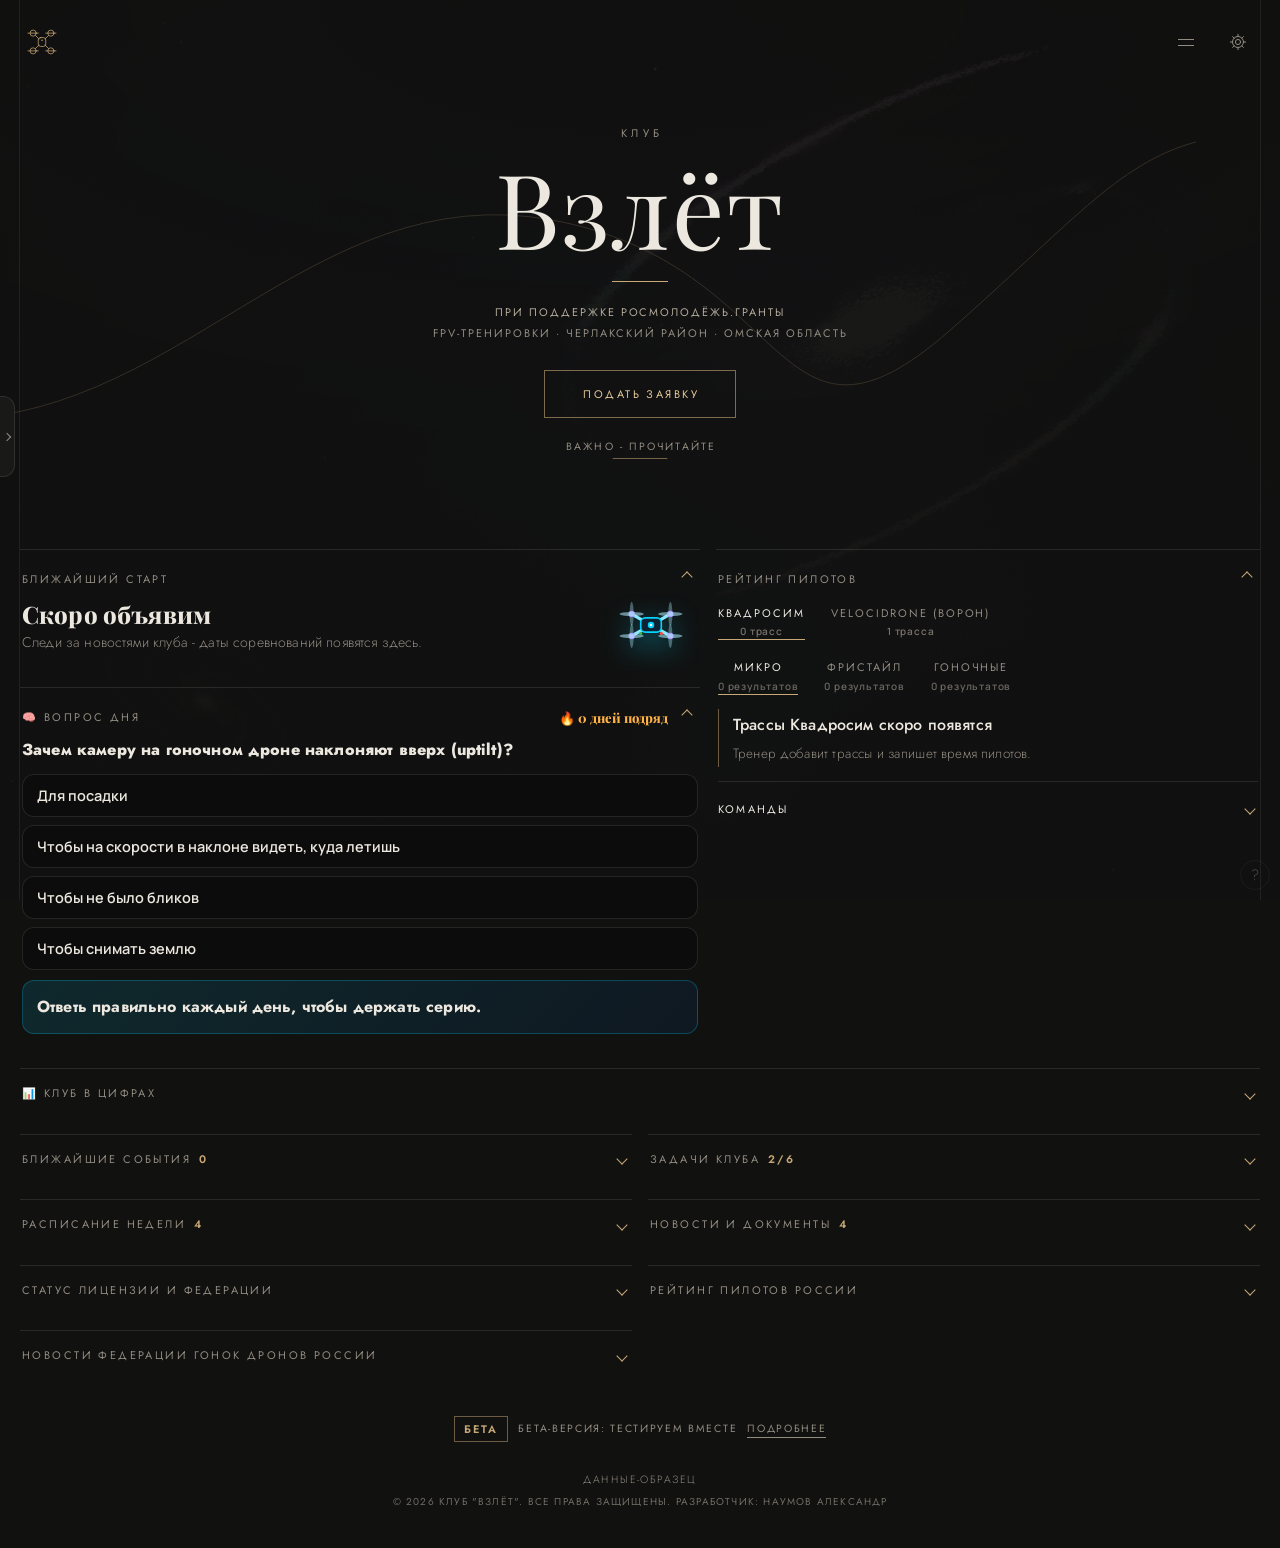
==== commit 4c1e1f1a: "Взлёт (new.html): в карточке ученика трассы по классам дрона - пройдено и осталось; убрана функция '" ====
--- a/new.html
+++ b/new.html
@@ -198,6 +198,18 @@
   .pstats{display:flex; gap:10px; flex-wrap:wrap; margin:6px 0 16px;}
   .pstat{background:var(--panel2); border:1px solid var(--line); border-radius:10px; padding:8px 12px; min-width:110px;}
   .pstat b{display:block; font-size:18px; color:var(--accent);} .pstat span{font-size:12px; color:var(--dim);}
+  .pt-cls{display:flex; gap:6px; margin:4px 0 10px; flex-wrap:wrap;}
+  .pt-cls button{flex:1 1 90px; min-height:44px; background:none; border:1px solid var(--line); border-radius:10px; color:var(--text); font:inherit; font-size:14px; cursor:pointer;}
+  .pt-cls button.on{border-color:var(--accent); color:var(--accent);}
+  .pt-cls small{display:block; font-size:11px; color:var(--dim);}
+  .pt-sum{font-size:14px; margin:0 0 8px;} .pt-sum b{color:var(--accent);}
+  .pt-bar{height:4px; border-radius:2px; background:var(--line); margin:0 0 10px; overflow:hidden;} .pt-bar i{display:block; height:100%; background:var(--accent);}
+  .pt-h{font-size:12px; letter-spacing:.12em; text-transform:uppercase; color:var(--dim); margin:12px 0 6px;}
+  .pt-row{display:flex; align-items:center; gap:8px; min-height:44px; padding:6px 10px; border:1px solid var(--line); border-radius:10px; margin-bottom:6px; font-size:15px;}
+  .pt-row .n{flex:1; min-width:0; overflow-wrap:anywhere;} .pt-row small{color:var(--dim); font-size:11px;}
+  .pt-row .t{font-variant-numeric:tabular-nums; color:var(--ok); white-space:nowrap;}
+  .pt-row.todo{border-color:var(--accent); background:rgba(200,168,118,.08);}
+  .pt-row.todo .t{color:var(--accent); font-size:12px; letter-spacing:.08em; text-transform:uppercase;}
   .ptrack{border:1px solid var(--line); border-radius:12px; padding:12px; margin-bottom:12px; background:var(--panel2);}
   .ptrack h4{display:flex; gap:8px; align-items:center; flex-wrap:wrap; font-size:15px; margin-bottom:4px;}
   .ptrack .prog{font-size:13px; color:var(--dim); margin-bottom:8px;} .ptrack .prog b{color:var(--ok);}
@@ -621,7 +633,7 @@
 <style>/* 17.11: ровная раскладка на ПК - если слева в пульте нет блоков (скрыты), рейтинг на всю ширину; нижние блоки в две равные колонки */
 @media(min-width:861px){.pult:not(:has(.pl:not(#plPod):not(#plChk):not([hidden]))) #plPod{grid-column:1/-1;grid-row:auto}.pult:not(:has(.pl:not(#plPod):not(#plChk):not([hidden]))){grid-template-columns:1fr}}
 @media(min-width:981px){#t-club>.grid{grid-template-columns:repeat(2,minmax(0,1fr))}#t-club>.grid>.card{grid-column:span 1}}</style>
-<link rel="stylesheet" href="mini.css?v=20261124t">
+<link rel="stylesheet" href="mini.css?v=20261126a">
 </head>
 <body>
 
@@ -1218,6 +1230,27 @@
   return `<svg viewBox="0 0 ${W} ${H}" preserveAspectRatio="none"><polyline points="${pts.join(' ')}" fill="none" stroke="var(--accent)" stroke-width="2.5" vector-effect="non-scaling-stroke"/>`+
     pts.map(p=>`<circle cx="${p.split(',')[0]}" cy="${p.split(',')[1]}" r="3.5" fill="var(--accent)"/>`).join('')+`</svg>`;
 }
+let ptCls='';
+function ptBlock(name){
+  const my=laps().filter(l=>normName(l.pilot)===normName(name)), all=allTracks().filter(t=>t&&t!=='Без названия');
+  const used=DTYPES.filter(d=>d!=='Гоночные'||laps().some(l=>l.drone==='Гоночные'));
+  if(!all.length) return '';
+  if(!used.includes(ptCls)) ptCls=(my.length&&my.slice().sort((a,b)=>(parseDate(b.date)||0)-(parseDate(a.date)||0))[0].drone)||used[0];
+  if(!used.includes(ptCls)) ptCls=used[0];
+  const best={}; my.filter(l=>l.drone===ptCls).forEach(l=>{ if(!best[l.track]||l.sec<best[l.track]) best[l.track]=l.sec; });
+  const cnt=d=>all.filter(t=>my.some(l=>l.drone===d&&l.track===t)).length;
+  const done=all.filter(t=>best[t]!==undefined), todo=all.filter(t=>best[t]===undefined), pc=all.length?Math.round(done.length/all.length*100):0;
+  const row=(t,ok)=>`<div class="pt-row ${ok?'':'todo'}"><span class="n">${esc(t)} <small>${esc(simLbl(simOf(t)))}</small></span><span class="t">${ok?fmtLap(best[t]):'осталось'}</span></div>`;
+  return `<h3 style="margin-top:6px">Трассы: пройдено и осталось</h3>
+    <div class="pt-cls">${used.map(d=>`<button type="button" data-d="${esc(d)}" class="${d===ptCls?'on':''}">${dIc(d)} ${esc(d)}<small>${cnt(d)} из ${all.length}</small></button>`).join('')}</div>
+    <p class="pt-sum">Класс ${esc(ptCls)}: пройдено <b>${done.length}</b> из ${all.length}, осталось <b>${todo.length}</b></p><div class="pt-bar"><i style="width:${pc}%"></i></div>
+    ${todo.length?`<div class="pt-h">Осталось пролететь (${todo.length})</div>${todo.map(t=>row(t,0)).join('')}`:'<p class="sub">Все трассы этого класса пройдены 🎉</p>'}
+    ${done.length?`<div class="pt-h">Пройдено, лучшее время (${done.length})</div>${done.map(t=>row(t,1)).join('')}`:''}`;
+}
+function ptWire(name){
+  const b=document.getElementById('ptBox'); if(!b) return;
+  b.querySelectorAll('.pt-cls button').forEach(x=>x.onclick=()=>{ ptCls=x.dataset.d; b.innerHTML=ptBlock(name); ptWire(name); });
+}
 let openPilotName='';
 function openPilot(name){
   openPilotName=name;
@@ -1231,6 +1264,7 @@
     <div class="pstat"><b>${my.length}</b><span>заездов записано</span></div>
     <div class="pstat"><b>${my.reduce((a,l)=>a+l.crash,0)}</b><span>аварий всего</span></div>
     <div class="pstat"><b>${best?fmtLap(best.sec):'-'}</b><span>лучший круг${best?' · '+esc(best.track):''}</span></div></div>`;
+  html += `<div id="ptBox">${ptBlock(name)}</div>`;
   html += Object.entries(byTrack).map(([t,ls])=>{
     ls.sort((a,b)=>(parseDate(a.date)||0)-(parseDate(b.date)||0));
     const bst=Math.min(...ls.map(l=>l.sec)), first=ls[0].sec, f=String(ls[0].fmt||'').toLowerCase();
@@ -1254,6 +1288,7 @@
         <button class="btn primary" id="al-save">+ Добавить</button></div>`;
   }
   $('pbody').innerHTML=html; $('pmodal').classList.add('open');
+  ptWire(name);
   const sv=document.getElementById('al-save'); if(sv) sv.onclick=()=>addLap(name, sv);
   $('pbody').querySelectorAll('.lapdel').forEach(b=>b.onclick=async()=>{ const i=+b.dataset.i, r=(data['Заезды']||[])[i]; if(!r) return;
     if(!confirm(`Удалить заезд ${r['Дата']||''} · ${r['Трасса']} · ${r['Время круга']}?`)) return;
@@ -2635,6 +2670,7 @@
 <script src="moduli2.js" defer></script>
 <script src="trener-panel.js" defer></script>
 <script src="mini.js?v=20261124t" defer></script>
+<script>window.VZ_NO_RT_LINKS=1;</script>
 <script src="rating.js" defer></script>
 <script>if('serviceWorker' in navigator && location.protocol==='https:') navigator.serviceWorker.register('sw.js',{scope:'./'}).catch(()=>{});</script>
 <script>
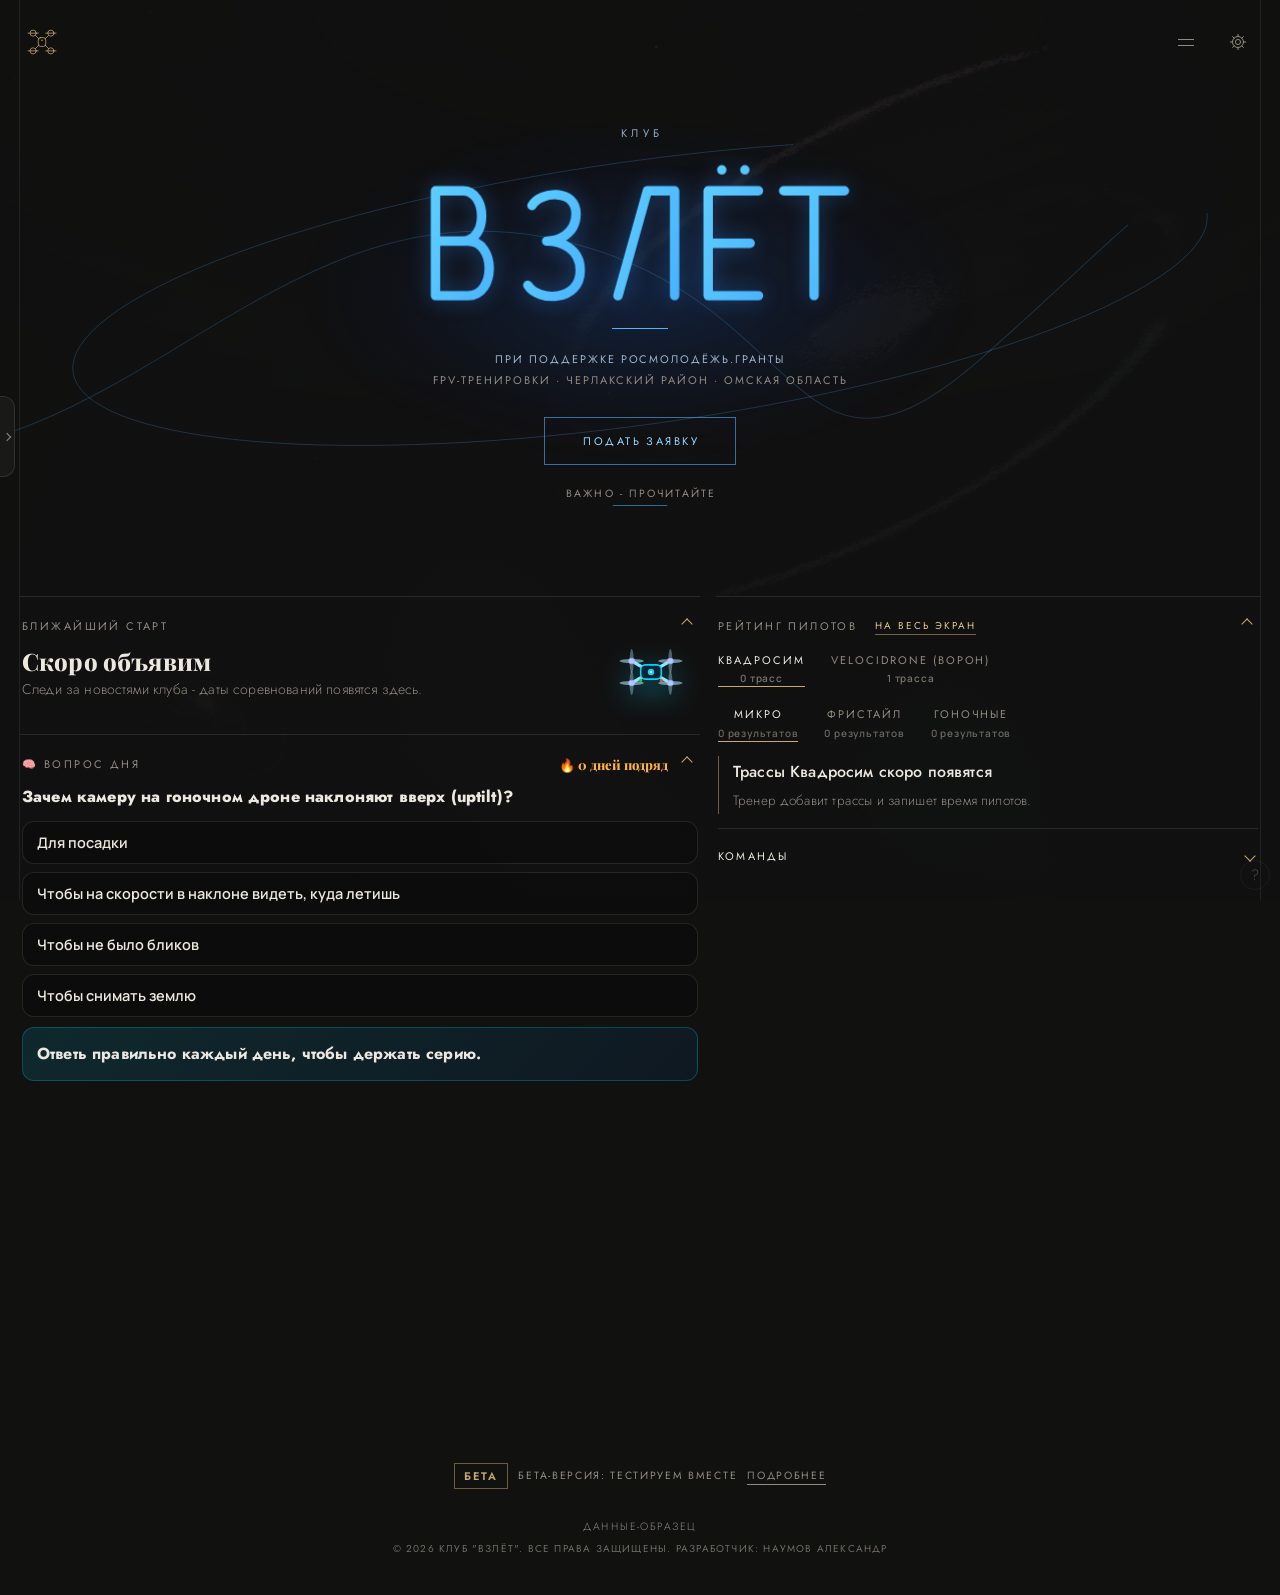
==== commit a01c3782: "Взлёт: космическое появление слова (точки -> штрихи -> буквы), синие тона, звёзды и орбита; только n" ====
--- a/new.html
+++ b/new.html
@@ -1,5 +1,5 @@
 <!DOCTYPE html>
-<html class="mn" lang="ru">
+<html class="mn kz" lang="ru">
 <head>
 <meta charset="UTF-8">
 <meta name="viewport" content="width=device-width, initial-scale=1.0">
@@ -198,18 +198,6 @@
   .pstats{display:flex; gap:10px; flex-wrap:wrap; margin:6px 0 16px;}
   .pstat{background:var(--panel2); border:1px solid var(--line); border-radius:10px; padding:8px 12px; min-width:110px;}
   .pstat b{display:block; font-size:18px; color:var(--accent);} .pstat span{font-size:12px; color:var(--dim);}
-  .pt-cls{display:flex; gap:6px; margin:4px 0 10px; flex-wrap:wrap;}
-  .pt-cls button{flex:1 1 90px; min-height:44px; background:none; border:1px solid var(--line); border-radius:10px; color:var(--text); font:inherit; font-size:14px; cursor:pointer;}
-  .pt-cls button.on{border-color:var(--accent); color:var(--accent);}
-  .pt-cls small{display:block; font-size:11px; color:var(--dim);}
-  .pt-sum{font-size:14px; margin:0 0 8px;} .pt-sum b{color:var(--accent);}
-  .pt-bar{height:4px; border-radius:2px; background:var(--line); margin:0 0 10px; overflow:hidden;} .pt-bar i{display:block; height:100%; background:var(--accent);}
-  .pt-h{font-size:12px; letter-spacing:.12em; text-transform:uppercase; color:var(--dim); margin:12px 0 6px;}
-  .pt-row{display:flex; align-items:center; gap:8px; min-height:44px; padding:6px 10px; border:1px solid var(--line); border-radius:10px; margin-bottom:6px; font-size:15px;}
-  .pt-row .n{flex:1; min-width:0; overflow-wrap:anywhere;} .pt-row small{color:var(--dim); font-size:11px;}
-  .pt-row .t{font-variant-numeric:tabular-nums; color:var(--ok); white-space:nowrap;}
-  .pt-row.todo{border-color:var(--accent); background:rgba(200,168,118,.08);}
-  .pt-row.todo .t{color:var(--accent); font-size:12px; letter-spacing:.08em; text-transform:uppercase;}
   .ptrack{border:1px solid var(--line); border-radius:12px; padding:12px; margin-bottom:12px; background:var(--panel2);}
   .ptrack h4{display:flex; gap:8px; align-items:center; flex-wrap:wrap; font-size:15px; margin-bottom:4px;}
   .ptrack .prog{font-size:13px; color:var(--dim); margin-bottom:8px;} .ptrack .prog b{color:var(--ok);}
@@ -633,7 +621,8 @@
 <style>/* 17.11: ровная раскладка на ПК - если слева в пульте нет блоков (скрыты), рейтинг на всю ширину; нижние блоки в две равные колонки */
 @media(min-width:861px){.pult:not(:has(.pl:not(#plPod):not(#plChk):not([hidden]))) #plPod{grid-column:1/-1;grid-row:auto}.pult:not(:has(.pl:not(#plPod):not(#plChk):not([hidden]))){grid-template-columns:1fr}}
 @media(min-width:981px){#t-club>.grid{grid-template-columns:repeat(2,minmax(0,1fr))}#t-club>.grid>.card{grid-column:span 1}}</style>
-<link rel="stylesheet" href="mini.css?v=20261126a">
+<link rel="stylesheet" href="mini.css?v=20261124t">
+<link rel="stylesheet" href="kosmos.css?v=20261128a">
 </head>
 <body>
 
@@ -658,9 +647,10 @@
     </div>
   </div>
   <div class="mn-hero">
+    <svg class="kz-sky" viewBox="0 0 1200 420" preserveAspectRatio="xMidYMid slice" aria-hidden="true"><ellipse class="kz-orb" pathLength="1" cx="600" cy="196" rx="470" ry="108" transform="rotate(-8 600 196)"/><circle cx="396" cy="70" r="0.8" style="--d:0.4s;--t:5.4s;--o:0.60"/><circle cx="696" cy="374" r="1.0" style="--d:0.2s;--t:5.0s;--o:0.40"/><circle cx="299" cy="230" r="0.8" style="--d:4.1s;--t:3.9s;--o:0.40"/><circle cx="752" cy="243" r="0.8" style="--d:2.9s;--t:4.9s;--o:0.40"/><circle cx="74" cy="353" r="1.2" style="--d:2.1s;--t:5.4s;--o:0.85"/><circle cx="378" cy="336" r="1.0" style="--d:0.5s;--t:5.5s;--o:0.40"/><circle cx="452" cy="229" r="0.8" style="--d:2.8s;--t:5.7s;--o:0.60"/><circle cx="809" cy="181" r="1.2" style="--d:2.3s;--t:6.7s;--o:0.60"/><circle cx="368" cy="328" r="1.0" style="--d:0.4s;--t:4.6s;--o:0.60"/><circle cx="1035" cy="302" r="1.2" style="--d:3.0s;--t:3.8s;--o:0.85"/><circle cx="505" cy="313" r="1.0" style="--d:4.7s;--t:5.0s;--o:0.85"/><circle cx="110" cy="233" r="1.2" style="--d:1.7s;--t:4.7s;--o:0.60"/><circle cx="693" cy="192" r="0.8" style="--d:4.7s;--t:5.2s;--o:0.85"/><circle cx="95" cy="302" r="1.2" style="--d:3.2s;--t:7.0s;--o:0.60"/><circle cx="350" cy="164" r="1.2" style="--d:0.1s;--t:5.1s;--o:0.40"/><circle cx="729" cy="207" r="1.0" style="--d:3.8s;--t:4.0s;--o:0.40"/><circle cx="482" cy="377" r="1.6" style="--d:0.4s;--t:5.1s;--o:0.85"/><circle cx="342" cy="65" r="1.6" style="--d:4.3s;--t:4.5s;--o:0.60"/><circle cx="1164" cy="283" r="1.6" style="--d:4.8s;--t:4.0s;--o:0.40"/><circle cx="196" cy="273" r="0.8" style="--d:2.4s;--t:5.6s;--o:0.60"/><circle cx="347" cy="68" r="1.2" style="--d:3.0s;--t:4.6s;--o:0.40"/><circle cx="821" cy="216" r="0.8" style="--d:2.3s;--t:6.5s;--o:0.85"/><circle cx="946" cy="167" r="1.6" style="--d:2.0s;--t:5.2s;--o:0.60"/><circle cx="92" cy="37" r="1.0" style="--d:2.2s;--t:3.9s;--o:0.85"/><circle cx="81" cy="10" r="1.0" style="--d:2.7s;--t:6.8s;--o:0.85"/><circle cx="50" cy="360" r="1.6" style="--d:0.7s;--t:4.4s;--o:0.60"/><circle cx="719" cy="200" r="0.8" style="--d:4.2s;--t:7.0s;--o:0.60"/><circle cx="577" cy="135" r="1.0" style="--d:0.5s;--t:4.7s;--o:0.60"/><circle cx="575" cy="287" r="0.8" style="--d:1.0s;--t:6.8s;--o:0.60"/><circle cx="190" cy="227" r="0.8" style="--d:3.8s;--t:4.5s;--o:0.85"/><circle cx="1021" cy="288" r="1.2" style="--d:2.6s;--t:6.7s;--o:0.60"/><circle cx="915" cy="223" r="1.2" style="--d:3.2s;--t:5.6s;--o:0.40"/><circle cx="955" cy="337" r="1.0" style="--d:1.0s;--t:5.2s;--o:0.85"/><circle cx="54" cy="21" r="1.2" style="--d:2.4s;--t:4.2s;--o:0.85"/></svg>
     <svg class="mn-fly" viewBox="0 0 1200 420" preserveAspectRatio="xMidYMid slice" aria-hidden="true"><path class="mn-tr" pathLength="1" d="M-40 330 C 180 340 300 110 520 150 S 720 390 880 250 S 1060 50 1240 80"/><g class="mn-dot"><circle r="4.5" class="g"/><circle r="1.6"/><animateMotion id="mnFly1" dur="1.7s" begin="0.35s" fill="freeze" calcMode="spline" keyPoints="0;1" keyTimes="0;1" keySplines=".5 0 .2 1" path="M-40 330 C 180 340 300 110 520 150 S 720 390 880 250 S 1060 50 1240 80"/><animateMotion dur="16s" begin="mnFly1.end+1.2s" repeatCount="indefinite" calcMode="spline" keyPoints="1;0" keyTimes="0;1" keySplines=".45 .05 .55 .95" path="M-40 330 C 180 340 300 110 520 150 S 720 390 880 250 S 1060 50 1240 80"/></g></svg>
     <p class="mn-cap">Клуб <span class="coach-badge coach-only" id="coachBadge">тренер</span></p>
-    <h1 class="mn-t" aria-label="Клуб Взлёт"><span class="mn-tl" aria-hidden="true"><span style="--i:0">В</span><span style="--i:1">з</span><span style="--i:2">л</span><span style="--i:3">ё</span><span style="--i:4">т</span></span></h1>
+    <h1 class="mn-t" aria-label="Клуб Взлёт"><svg class="kz-w" viewBox="-8 -36 410 150" aria-hidden="true" focusable="false"><defs><linearGradient id="kzG" gradientUnits="userSpaceOnUse" x1="0" y1="-30" x2="400" y2="110"><stop offset="0" stop-color="#5fd0ff"/><stop offset=".55" stop-color="#2d8cff"/><stop offset="1" stop-color="#4a5cf0"/></linearGradient></defs><path pathLength="1" style="--i:0" transform="translate(0 0)" d="M2 100V0H28C52 0 52 48 28 48H2M28 48H33C60 48 60 100 33 100H2"/><path pathLength="1" style="--i:1" transform="translate(86 0)" d="M8 14C16 0 50 -2 50 22C50 42 32 48 22 48C34 48 54 54 54 76C54 106 14 106 4 90"/><path pathLength="1" style="--i:2" transform="translate(172 0)" d="M4 100L32 0H58V100"/><path pathLength="1" style="--i:3" transform="translate(258 0)" d="M52 0H4V100H52M4 50H44"/><path pathLength="1" style="--i:4" transform="translate(334 0)" d="M0 0H58M29 0V100"/><g transform="translate(258 0)"><path class="kz-d" style="--i:3" d="M17 -20V-19.9M39 -20V-19.9"/></g></svg></h1>
     <i class="mn-rule" aria-hidden="true"></i>
     <p class="mn-sub mn-s1">при поддержке Росмолодёжь.Гранты</p>
     <p class="mn-sub mn-s2" id="vzSub">FPV-тренировки · Черлакский район · Омская область</p>
@@ -1230,27 +1220,6 @@
   return `<svg viewBox="0 0 ${W} ${H}" preserveAspectRatio="none"><polyline points="${pts.join(' ')}" fill="none" stroke="var(--accent)" stroke-width="2.5" vector-effect="non-scaling-stroke"/>`+
     pts.map(p=>`<circle cx="${p.split(',')[0]}" cy="${p.split(',')[1]}" r="3.5" fill="var(--accent)"/>`).join('')+`</svg>`;
 }
-let ptCls='';
-function ptBlock(name){
-  const my=laps().filter(l=>normName(l.pilot)===normName(name)), all=allTracks().filter(t=>t&&t!=='Без названия');
-  const used=DTYPES.filter(d=>d!=='Гоночные'||laps().some(l=>l.drone==='Гоночные'));
-  if(!all.length) return '';
-  if(!used.includes(ptCls)) ptCls=(my.length&&my.slice().sort((a,b)=>(parseDate(b.date)||0)-(parseDate(a.date)||0))[0].drone)||used[0];
-  if(!used.includes(ptCls)) ptCls=used[0];
-  const best={}; my.filter(l=>l.drone===ptCls).forEach(l=>{ if(!best[l.track]||l.sec<best[l.track]) best[l.track]=l.sec; });
-  const cnt=d=>all.filter(t=>my.some(l=>l.drone===d&&l.track===t)).length;
-  const done=all.filter(t=>best[t]!==undefined), todo=all.filter(t=>best[t]===undefined), pc=all.length?Math.round(done.length/all.length*100):0;
-  const row=(t,ok)=>`<div class="pt-row ${ok?'':'todo'}"><span class="n">${esc(t)} <small>${esc(simLbl(simOf(t)))}</small></span><span class="t">${ok?fmtLap(best[t]):'осталось'}</span></div>`;
-  return `<h3 style="margin-top:6px">Трассы: пройдено и осталось</h3>
-    <div class="pt-cls">${used.map(d=>`<button type="button" data-d="${esc(d)}" class="${d===ptCls?'on':''}">${dIc(d)} ${esc(d)}<small>${cnt(d)} из ${all.length}</small></button>`).join('')}</div>
-    <p class="pt-sum">Класс ${esc(ptCls)}: пройдено <b>${done.length}</b> из ${all.length}, осталось <b>${todo.length}</b></p><div class="pt-bar"><i style="width:${pc}%"></i></div>
-    ${todo.length?`<div class="pt-h">Осталось пролететь (${todo.length})</div>${todo.map(t=>row(t,0)).join('')}`:'<p class="sub">Все трассы этого класса пройдены 🎉</p>'}
-    ${done.length?`<div class="pt-h">Пройдено, лучшее время (${done.length})</div>${done.map(t=>row(t,1)).join('')}`:''}`;
-}
-function ptWire(name){
-  const b=document.getElementById('ptBox'); if(!b) return;
-  b.querySelectorAll('.pt-cls button').forEach(x=>x.onclick=()=>{ ptCls=x.dataset.d; b.innerHTML=ptBlock(name); ptWire(name); });
-}
 let openPilotName='';
 function openPilot(name){
   openPilotName=name;
@@ -1264,7 +1233,6 @@
     <div class="pstat"><b>${my.length}</b><span>заездов записано</span></div>
     <div class="pstat"><b>${my.reduce((a,l)=>a+l.crash,0)}</b><span>аварий всего</span></div>
     <div class="pstat"><b>${best?fmtLap(best.sec):'-'}</b><span>лучший круг${best?' · '+esc(best.track):''}</span></div></div>`;
-  html += `<div id="ptBox">${ptBlock(name)}</div>`;
   html += Object.entries(byTrack).map(([t,ls])=>{
     ls.sort((a,b)=>(parseDate(a.date)||0)-(parseDate(b.date)||0));
     const bst=Math.min(...ls.map(l=>l.sec)), first=ls[0].sec, f=String(ls[0].fmt||'').toLowerCase();
@@ -1288,7 +1256,6 @@
         <button class="btn primary" id="al-save">+ Добавить</button></div>`;
   }
   $('pbody').innerHTML=html; $('pmodal').classList.add('open');
-  ptWire(name);
   const sv=document.getElementById('al-save'); if(sv) sv.onclick=()=>addLap(name, sv);
   $('pbody').querySelectorAll('.lapdel').forEach(b=>b.onclick=async()=>{ const i=+b.dataset.i, r=(data['Заезды']||[])[i]; if(!r) return;
     if(!confirm(`Удалить заезд ${r['Дата']||''} · ${r['Трасса']} · ${r['Время круга']}?`)) return;
@@ -2670,7 +2637,7 @@
 <script src="moduli2.js" defer></script>
 <script src="trener-panel.js" defer></script>
 <script src="mini.js?v=20261124t" defer></script>
-<script>window.VZ_NO_RT_LINKS=1;</script>
+<script src="kosmos.js?v=20261128a" defer></script>
 <script src="rating.js" defer></script>
 <script>if('serviceWorker' in navigator && location.protocol==='https:') navigator.serviceWorker.register('sw.js',{scope:'./'}).catch(()=>{});</script>
 <script>
--- a/kosmos.css
+++ b/kosmos.css
@@ -0,0 +1,45 @@
+/* Взлёт, 28.11.2026: космическое появление слова "Взлёт" - буквы рисуются тонкой линией (точка -> штрих -> буква).
+   Только для new.html (класс kz у <html>). Свой файл клуба, ничего внешнего.
+   Отключить: убрать класс kz у <html>, строки kosmos.css/kosmos.js и вернуть старый h1 (откат в проекте). */
+html.kz .mn-hero{--mn-a:#4fb3ff;--mn-a2:#9bd6ff}
+/* глубина: тёмно-синее свечение за словом */
+html.kz .mn-hero::before{content:"";position:absolute;left:50%;top:46%;width:min(120%,900px);aspect-ratio:2/1;translate:-50% -50%;z-index:-2;pointer-events:none;
+  background:radial-gradient(closest-side,rgba(22,60,130,.38),rgba(10,24,60,.16) 55%,transparent 75%);opacity:0;animation:kzGlow 2.4s ease .3s both}
+@keyframes kzGlow{to{opacity:1}}
+
+/* слово */
+html.kz h1.mn-t{margin:14px 0 0;line-height:0}
+.kz-w{display:block;width:clamp(230px,66vw,430px);height:auto;margin:0 auto;overflow:visible;
+  filter:drop-shadow(0 0 10px rgba(56,150,255,.35))}
+.kz-w path{fill:none;stroke:url(#kzG);stroke-width:9;stroke-linecap:round;stroke-linejoin:round;
+  stroke-dasharray:0 1;stroke-dashoffset:0;opacity:0;
+  animation:kzPop .35s ease calc(var(--i)*110ms + .45s) both,kzDraw 1.15s cubic-bezier(.65,0,.25,1) calc(var(--i)*170ms + 1.05s) both}
+.kz-w .kz-d{stroke-dasharray:none;animation:kzDot .6s var(--mn-e) calc(var(--i)*170ms + 2s) both}
+@keyframes kzPop{from{opacity:0}to{opacity:1}}
+@keyframes kzDraw{from{stroke-dasharray:0 1}to{stroke-dasharray:1 1}}
+@keyframes kzDot{from{opacity:0;transform:scale(.2)}to{opacity:1;transform:none}}
+.kz-w .kz-d{transform-box:fill-box;transform-origin:center}
+/* повтор по касанию слова (как цикл в примере) */
+.kz-w.kz-re path{animation:none;opacity:1;stroke-dasharray:1 1}
+.kz-w.kz-re .kz-d{animation:none;opacity:1}
+
+/* звёзды и орбита */
+.kz-sky{position:absolute;inset:-10px -20px;width:calc(100% + 40px);height:calc(100% + 20px);z-index:-1;pointer-events:none;overflow:visible}
+.kz-sky circle{fill:#cfe6ff;opacity:0;animation:kzTw var(--t,5s) ease-in-out var(--d,0s) infinite}
+@keyframes kzTw{0%,100%{opacity:.05}50%{opacity:var(--o,.7)}}
+.kz-orb{fill:none;stroke:#4fb3ff;stroke-width:1;vector-effect:non-scaling-stroke;opacity:.22;stroke-dasharray:1;stroke-dashoffset:1;animation:mnDraw 2.6s cubic-bezier(.5,0,.2,1) .6s both}
+
+/* акценты рамок/линий в шапке - синие */
+html.kz .mn-rule{background:#4fb3ff}
+html.kz .mn-cta{border-color:rgba(79,179,255,.6)}
+html.kz .mn-hero .mn-imp::after{background:rgba(79,179,255,.55)}
+html.kz .mn-hero .mn-cap{color:#8fa8c4}
+html.kz .mn-hero .mn-s1{color:#9fb3cc}
+
+@media (prefers-reduced-motion:reduce){
+  .kz-w path{animation:none!important;opacity:1;stroke-dasharray:1 1}
+  .kz-w .kz-d{animation:none!important;opacity:1;transform:none}
+  .kz-sky circle{animation:none!important;opacity:.35}
+  .kz-orb{animation:none!important;stroke-dashoffset:0}
+  html.kz .mn-hero::before{animation:none;opacity:1}
+}
